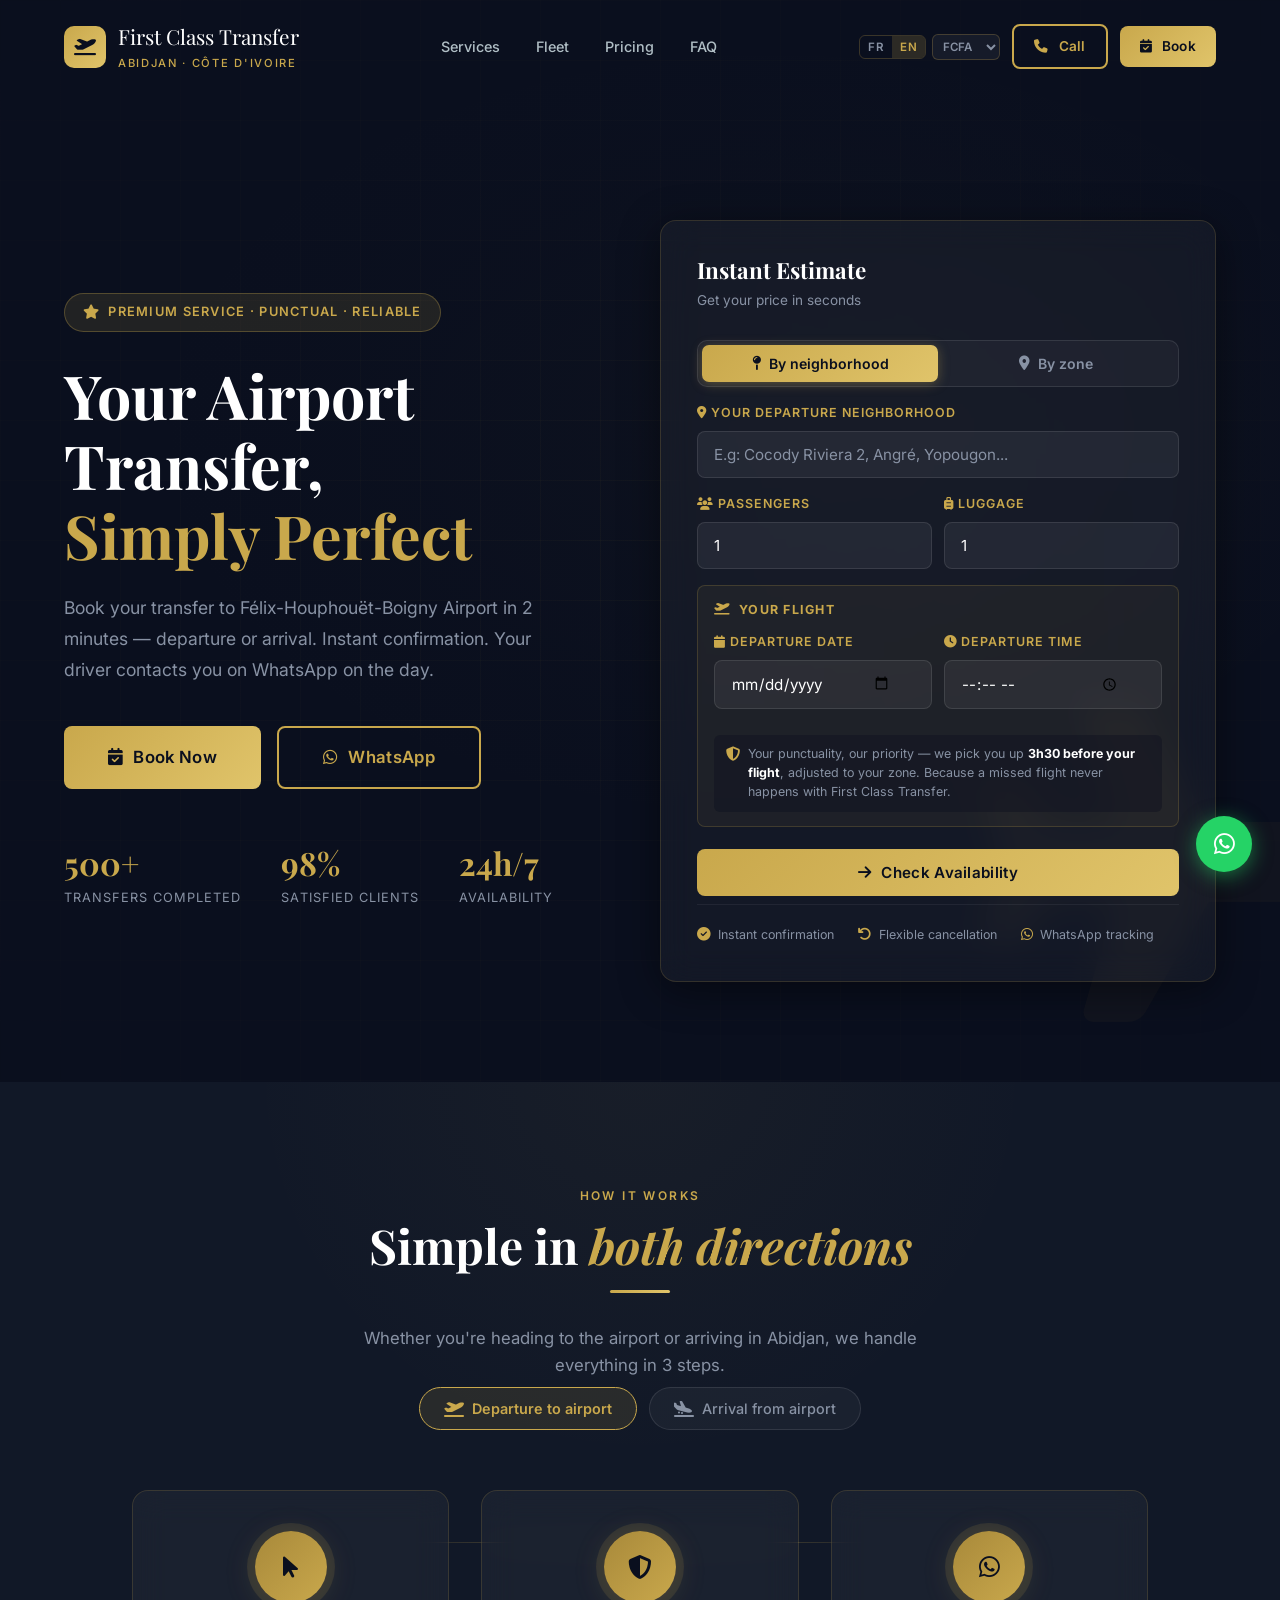
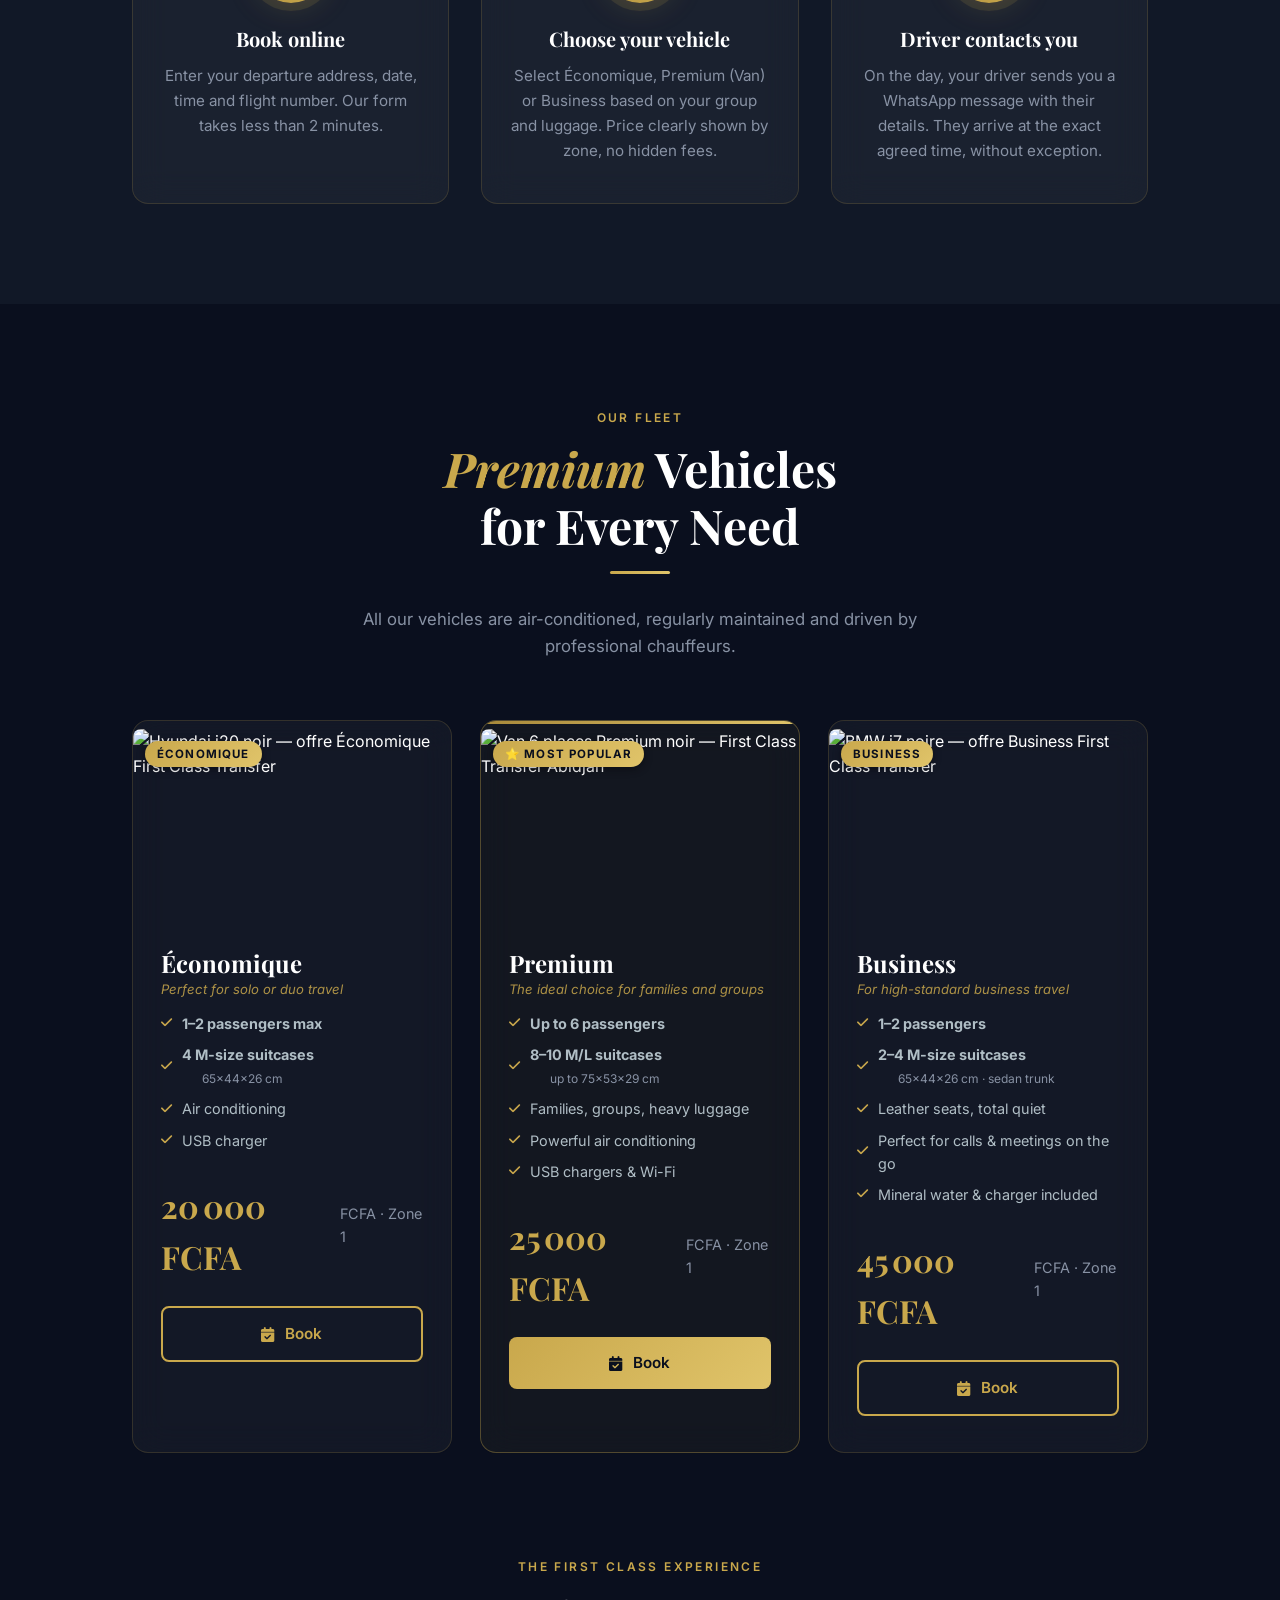
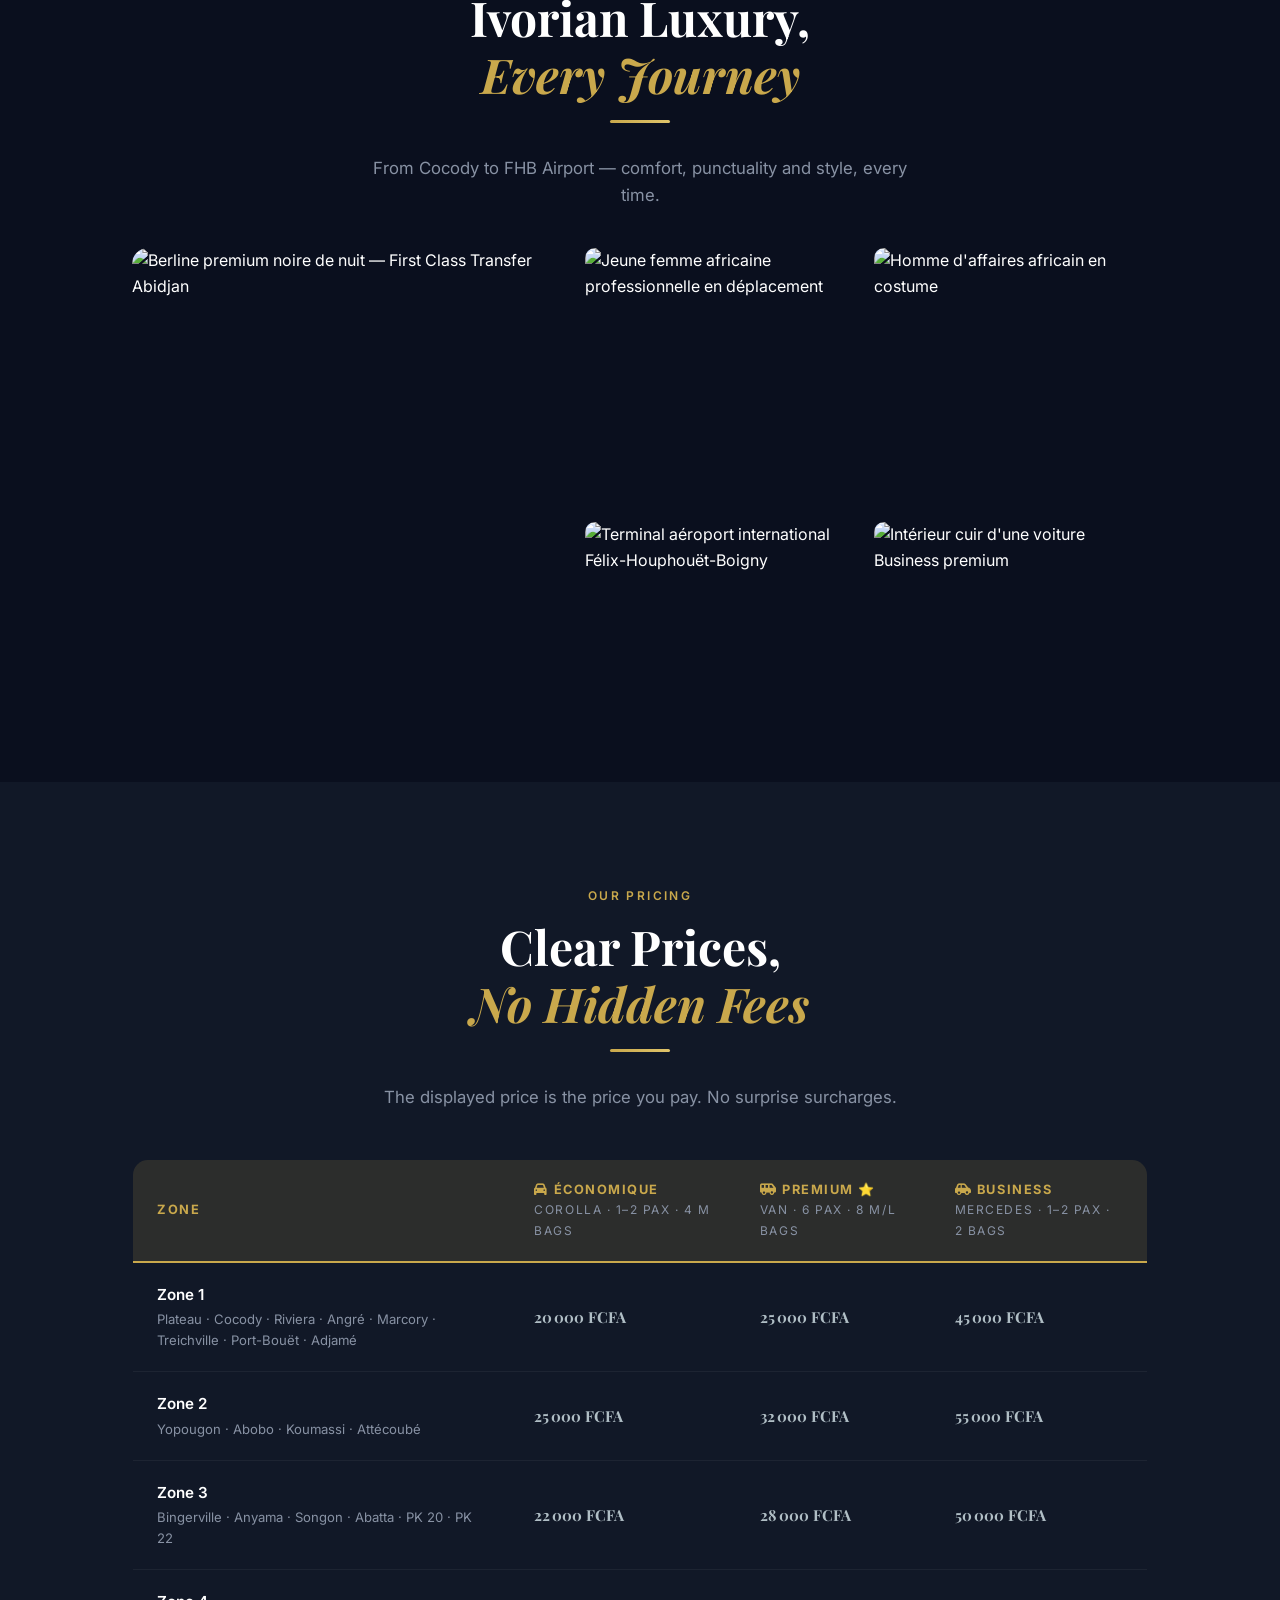
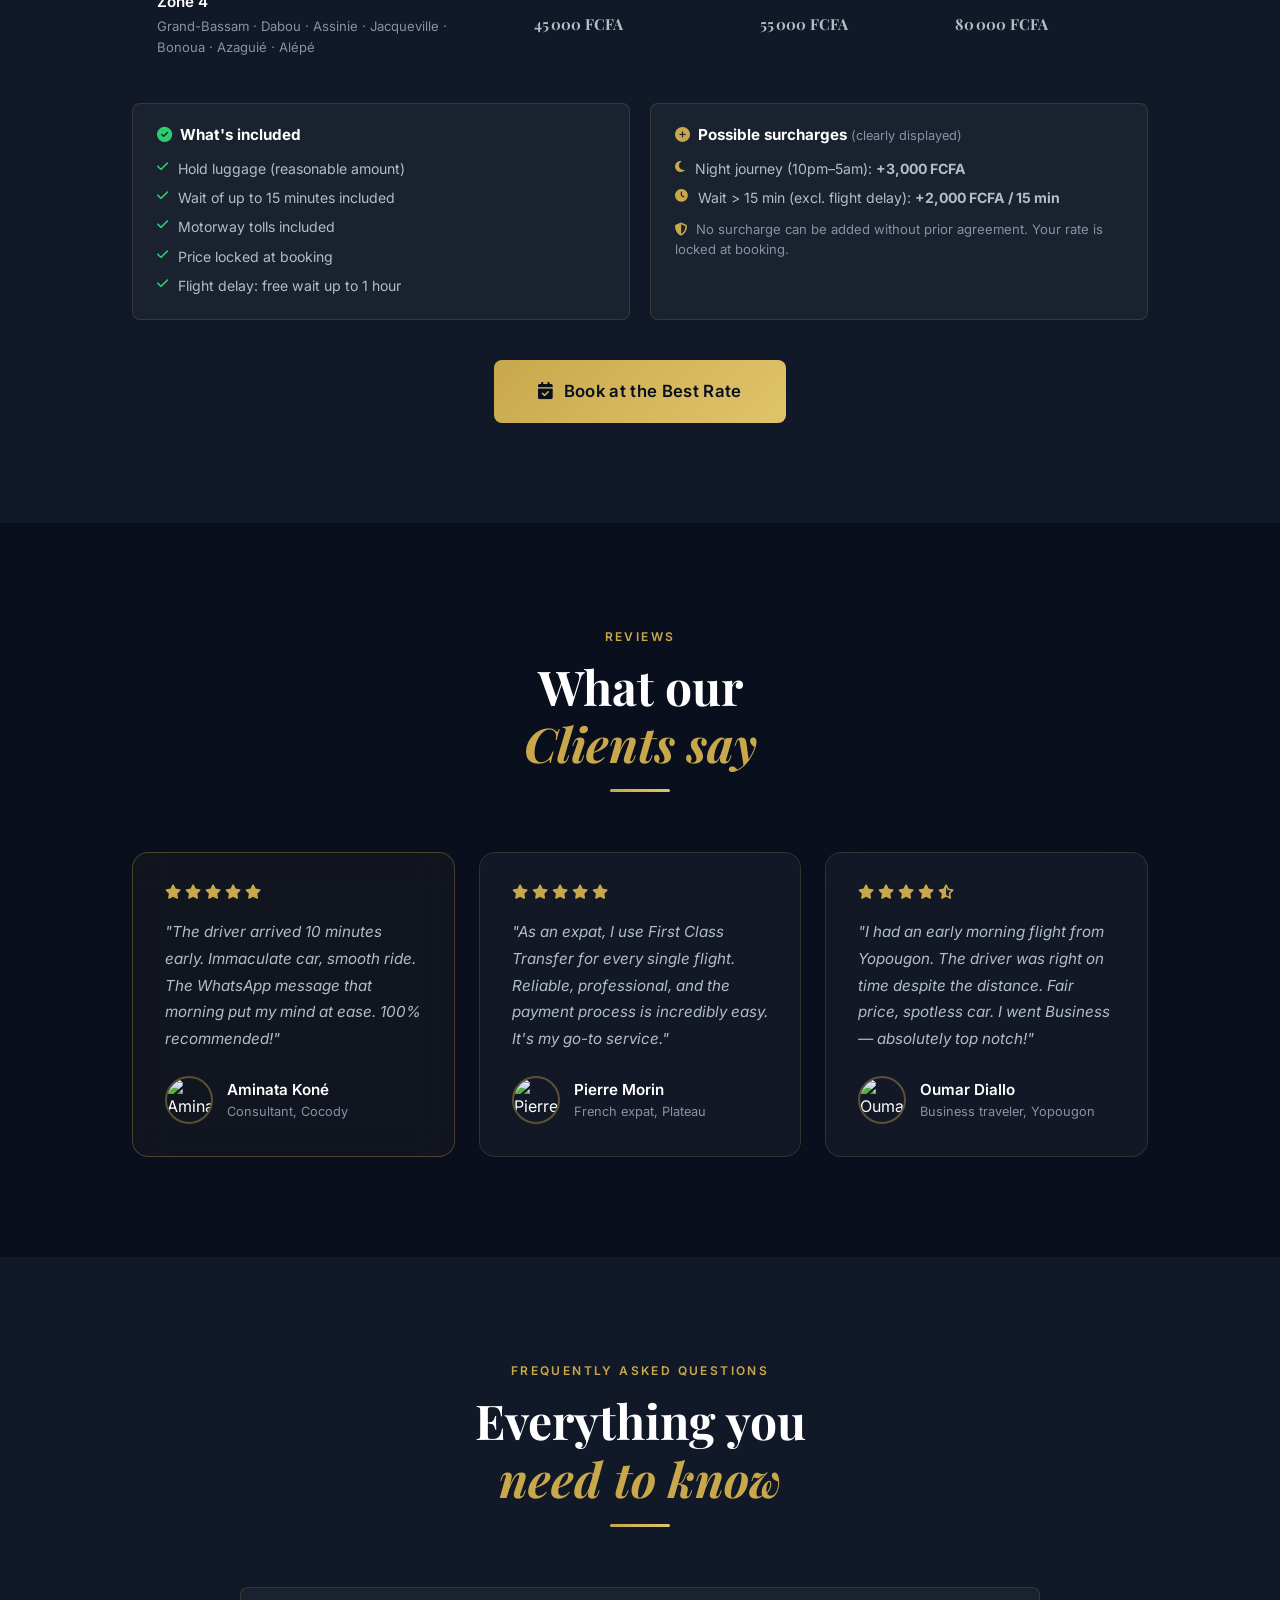
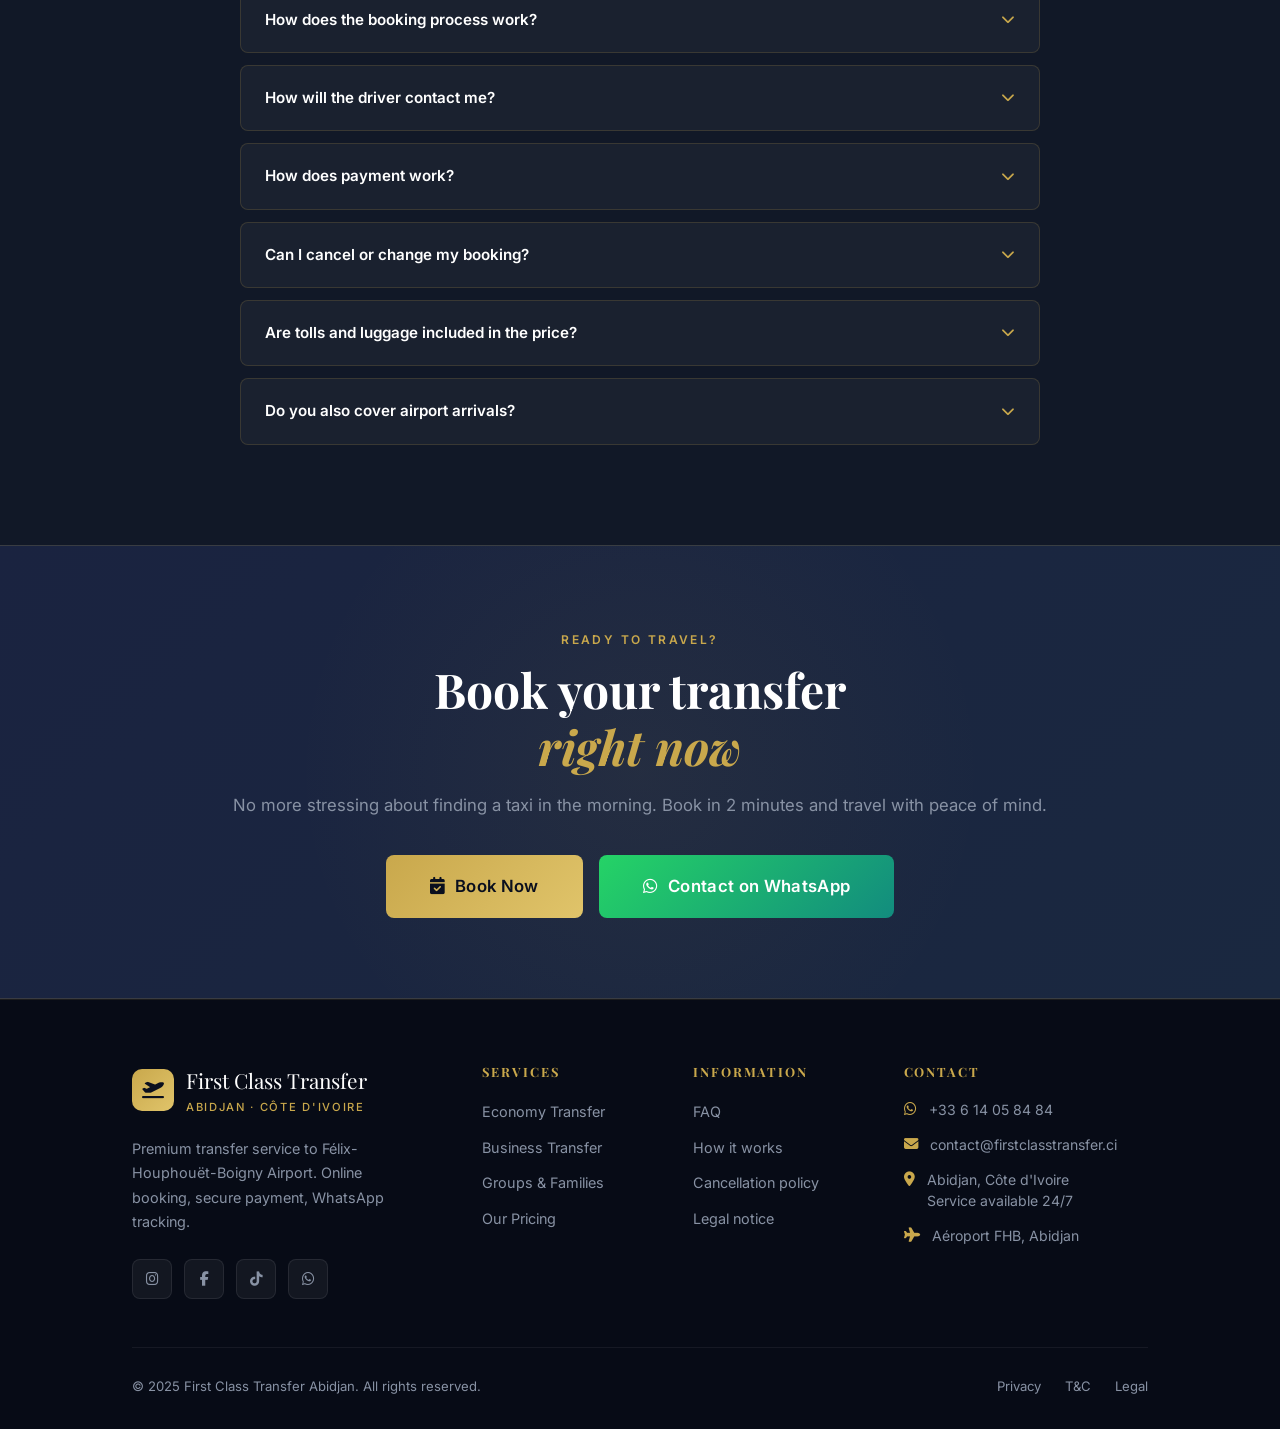
==== index.html @ 74b3a20e "Complete English version — wire all hardcoded French sections through i18n Added ~90 new translation" ====
<!DOCTYPE html>
<html lang="fr">
<head>
  <meta charset="UTF-8" />
  <meta name="viewport" content="width=device-width, initial-scale=1.0" />
  <meta name="description" content="First Class Transfer Abidjan — Service premium de transfert aéroport. Réservez en ligne, payez en ligne, votre chauffeur vous contacte sur WhatsApp. Plateau, Cocody, Yopougon, Bingerville et plus." />
  <meta name="keywords" content="transfert aéroport Abidjan, navette aéroport, chauffeur privé Abidjan, First Class Transfer, VTC Côte d'Ivoire" />
  <meta property="og:title" content="First Class Transfer Abidjan — Votre Transfert Aéroport, Simplement Parfait" />
  <meta property="og:description" content="Service premium de transfert aéroport à Abidjan. Réservez en ligne en 2 minutes." />
  <meta property="og:type" content="website" />
  <title>First Class Transfer Abidjan | Transfert Aéroport Premium</title>

  <!-- Google Fonts -->
  <link rel="preconnect" href="https://fonts.googleapis.com" />
  <link rel="preconnect" href="https://fonts.gstatic.com" crossorigin />
  <link href="https://fonts.googleapis.com/css2?family=Inter:wght@300;400;500;600;700&family=Playfair+Display:ital,wght@0,400;0,600;0,700;1,400&display=swap" rel="stylesheet" />

  <!-- Font Awesome 6 -->
  <link rel="stylesheet" href="https://cdnjs.cloudflare.com/ajax/libs/font-awesome/6.5.1/css/all.min.css" crossorigin="anonymous" />

  <!-- Main CSS -->
  <link rel="stylesheet" href="assets/css/style.css" />

  <style>
    /* === Page-specific additions === */
    .hero-price-estimate {
      margin-top: 14px;
      padding: 10px 16px;
      background: rgba(201, 168, 76, 0.1);
      border: 1px solid rgba(201, 168, 76, 0.25);
      border-radius: 8px;
      font-size: 0.88rem;
      display: none;
    }
    .hero-price-estimate .price-label {
      color: var(--text-muted);
    }
    .hero-price-estimate .price-amount {
      font-weight: 700;
      color: var(--gold);
      font-family: var(--font-heading);
      font-size: 1.05rem;
      margin-left: 6px;
    }
    .trust-strip {
      display: flex;
      align-items: center;
      gap: 24px;
      flex-wrap: wrap;
      margin-top: 8px;
      padding-top: 20px;
      border-top: 1px solid rgba(255,255,255,0.06);
    }
    .trust-item {
      display: flex;
      align-items: center;
      gap: 7px;
      font-size: 0.78rem;
      color: var(--text-muted);
    }
    .trust-item i {
      color: var(--gold);
      font-size: 0.85rem;
    }
    .hero-bg-plane {
      position: absolute;
      right: -60px;
      bottom: 60px;
      font-size: 20rem;
      color: rgba(201,168,76,0.03);
      pointer-events: none;
      animation: float 8s ease-in-out infinite;
    }
    .section-header {
      margin-bottom: 8px;
    }
    .testimonial-card.highlight {
      border-color: rgba(201,168,76,0.3);
      background: rgba(201,168,76,0.04);
    }
  </style>
</head>
<body>

  <!-- =================== NAVBAR =================== -->
  <nav class="navbar" role="navigation" aria-label="Navigation principale">
    <div class="nav-container">
      <a href="index.html" class="nav-logo" aria-label="Accueil First Class Transfer">
        <div class="logo-icon"><i class="fas fa-plane-departure"></i></div>
        <div>
          First Class Transfer
          <span>Abidjan · Côte d'Ivoire</span>
        </div>
      </a>

      <ul class="nav-links" role="list">
        <li><a href="#services" data-i18n="nav_services">Services</a></li>
        <li><a href="#fleet" data-i18n="nav_fleet">Flotte</a></li>
        <li><a href="#pricing" data-i18n="nav_pricing">Tarifs</a></li>
        <li><a href="#faq" data-i18n="nav_faq">FAQ</a></li>
      </ul>

      <div class="nav-cta">
        <a href="tel:+33614058484" class="btn btn-outline btn-sm" aria-label="Appeler">
          <i class="fas fa-phone"></i> <span data-i18n="nav_call">Appel</span>
        </a>
        <a href="booking.html" class="btn btn-primary btn-sm">
          <i class="fas fa-calendar-check"></i> <span data-i18n="nav_book">Réserver</span>
        </a>
      </div>

      <button class="nav-hamburger" aria-label="Ouvrir le menu" aria-expanded="false">
        <span></span><span></span><span></span>
      </button>
    </div>
  </nav>

  <!-- Mobile Nav -->
  <div class="nav-mobile" role="dialog" aria-modal="true" aria-label="Menu mobile">
    <button class="nav-mobile-close" aria-label="Fermer le menu"><i class="fas fa-times"></i></button>
    <a href="#services" data-i18n="nav_services">Services</a>
    <a href="#fleet" data-i18n="nav_fleet">Flotte</a>
    <a href="#pricing" data-i18n="nav_pricing">Tarifs</a>
    <a href="#faq" data-i18n="nav_faq">FAQ</a>
    <a href="booking.html" class="btn btn-primary" data-i18n="nav_book_now">Réserver Maintenant</a>
    <div class="i18n-switcher-mobile" id="i18n-switcher-mobile-index"></div>
  </div>

  <!-- =================== HERO =================== -->
  <section class="hero" id="home" aria-labelledby="hero-title">
    <div class="hero-bg" aria-hidden="true"></div>
    <div class="hero-grid-overlay" aria-hidden="true"></div>
    <i class="fas fa-plane hero-bg-plane" aria-hidden="true"></i>

    <div class="hero-content">
      <!-- Left column: Copy -->
      <div class="hero-text">
        <div class="hero-badge">
          <i class="fas fa-star"></i>
          <span data-i18n="hero_badge">Service Premium · Ponctuel · Fiable</span>
        </div>

        <h1 class="hero-title" id="hero-title">
          <span data-i18n="hero_title_line1">Votre Transfert Aéroport,</span><br>
          <em data-i18n="hero_title_em">Simplement Parfait</em>
        </h1>

        <p class="hero-description" data-i18n="hero_desc">
          Réservez votre transfert vers l'Aéroport Félix-Houphouët-Boigny en 2 minutes — départ ou arrivée.
          Confirmation immédiate. Votre chauffeur vous contacte sur WhatsApp le jour J.
        </p>

        <div class="hero-actions">
          <a href="booking.html" class="btn btn-primary btn-lg">
            <i class="fas fa-calendar-check"></i>
            <span data-i18n="hero_book_btn">Réserver Maintenant</span>
          </a>
          <button class="btn btn-outline btn-lg" data-whatsapp="Bonjour, je souhaite réserver un transfert aéroport depuis Abidjan. Pouvez-vous m'aider ?">
            <i class="fab fa-whatsapp"></i>
            WhatsApp
          </button>
        </div>

        <div class="hero-stats">
          <div class="hero-stat">
            <span class="num" data-target="500" data-suffix="+">500+</span>
            <span class="label" data-i18n="hero_stat_transfers">Transferts réalisés</span>
          </div>
          <div class="hero-stat">
            <span class="num" data-target="98" data-suffix="%">98%</span>
            <span class="label" data-i18n="hero_stat_satisfied">Clients satisfaits</span>
          </div>
          <div class="hero-stat">
            <span class="num" data-target="24" data-suffix="h/7">24h/7</span>
            <span class="label" data-i18n="hero_stat_avail">Disponibilité</span>
          </div>
        </div>
      </div>

      <!-- Right column: Quick Booking Card -->
      <div class="hero-booking-card glass-card">
        <h3 data-i18n="hero_card_title">Estimation instantanée</h3>
        <p data-i18n="hero_card_sub">Obtenez votre tarif en quelques secondes</p>

        <form id="hero-booking-form" novalidate>
          <!-- Hero method toggle -->
          <div class="pickup-method-toggle" style="margin-bottom:16px;">
            <button type="button" class="hero-method-btn method-btn active" data-method="neighborhood">
              <i class="fa-solid fa-map-pin"></i> <span data-i18n="hero_by_nb">Par quartier</span>
            </button>
            <button type="button" class="hero-method-btn method-btn" data-method="address">
              <i class="fa-solid fa-location-dot"></i> <span data-i18n="hero_by_zone">Par zone</span>
            </button>
          </div>

          <!-- Neighborhood field -->
          <div id="hero-neighborhood-field" class="form-group">
            <label for="hero-neighborhood"><i class="fas fa-map-marker-alt"></i> <span data-i18n="hero_nb_label">Votre quartier de départ</span></label>
            <div class="nb-autocomplete-wrap" id="hero-nb-autocomplete-wrap">
              <input
                type="text"
                id="hero-neighborhood"
                data-i18n-ph="hero_nb_ph"
                placeholder="Ex: Cocody Riviera 2, Angré, Yopougon..."
                autocomplete="off"
                aria-label="Quartier de départ"
                aria-autocomplete="list"
                role="combobox"
                aria-expanded="false"
              />
              <div id="hero-nb-dropdown" class="nb-dropdown" role="listbox" style="display:none;"></div>
            </div>
          </div>

          <!-- Zone field (address method) -->
          <div id="hero-zone-field" class="form-group" style="display:none">
            <label for="hero-zone"><i class="fas fa-map-marker-alt"></i> <span data-i18n="hero_zone_label">Zone de départ</span></label>
            <select id="hero-zone" name="zone" aria-label="Sélectionnez votre zone">
              <option value="" disabled selected data-i18n="hero_zone_ph">Sélectionnez votre zone</option>
              <option value="zone1">Zone 1 — Plateau / Cocody / Marcory</option>
              <option value="zone2">Zone 2 — Yopougon / Abobo / Koumassi</option>
              <option value="zone3">Zone 3 — Bingerville / Anyama / Abatta</option>
              <option value="zone4">Zone 4 — Bassam / Dabou / Assinie</option>
            </select>
          </div>

          <!-- Passengers + Luggage -->
          <div class="form-row">
            <div class="form-group">
              <label for="hero-passengers"><i class="fas fa-users"></i> <span data-i18n="hero_pax_form_label">Passagers</span></label>
              <input type="number" id="hero-passengers" name="passengers" min="1" max="8" value="1" placeholder="1" aria-label="Nombre de passagers" />
            </div>
            <div class="form-group">
              <label for="hero-luggage"><i class="fas fa-suitcase-rolling"></i> <span data-i18n="hero_luggage_label">Bagages</span></label>
              <input type="number" id="hero-luggage" name="luggage" min="0" max="10" value="1" placeholder="1" aria-label="Nombre de bagages" />
            </div>
          </div>

          <!-- Flight info block -->
          <div class="hero-flight-block">
            <div class="hero-flight-header">
              <i class="fas fa-plane-departure"></i>
              <span data-i18n="hero_flight_block_title">Votre Vol</span>
            </div>
            <div class="form-row" style="margin-bottom:0;">
              <div class="form-group">
                <label for="hero-date"><i class="fas fa-calendar"></i> <span data-i18n="hero_date_form_label">Date de décollage</span></label>
                <input type="date" id="hero-date" name="date" aria-label="Date du vol" />
              </div>
              <div class="form-group">
                <label for="hero-time"><i class="fas fa-clock"></i> <span data-i18n="hero_time_form_label">Heure de décollage</span></label>
                <input type="time" id="hero-time" name="time" aria-label="Heure du vol" />
              </div>
            </div>
            <div class="hero-flight-notice">
              <i class="fas fa-shield-halved"></i>
              <span data-i18n-html="hero_flight_notice_text">Votre ponctualité, notre priorité — nous vous prenons en charge <strong>3h30 avant votre décollage</strong>, avec un délai ajusté selon votre zone. Parce qu'un vol raté, ça n'arrive pas avec First Class Transfer.</span>
            </div>
          </div>

          <div id="hero-price-display" class="hero-price-estimate" aria-live="polite"></div>

          <button type="submit" class="btn btn-primary" style="width:100%;justify-content:center;margin-top:8px;">
            <i class="fas fa-arrow-right"></i>
            <span data-i18n="hero_cta">Voir les Disponibilités</span>
          </button>
        </form>

        <div class="trust-strip">
          <div class="trust-item"><i class="fas fa-check-circle"></i> <span data-i18n="trust_confirm">Confirmation immédiate</span></div>
          <div class="trust-item"><i class="fas fa-undo"></i> <span data-i18n="trust_cancel">Annulation flexible</span></div>
          <div class="trust-item"><i class="fab fa-whatsapp"></i> <span data-i18n="trust_wa">Suivi WhatsApp</span></div>
        </div>
      </div>
    </div>
  </section>

  <!-- =================== HOW IT WORKS =================== -->
  <section class="how-it-works" id="services" aria-labelledby="hiw-title">
    <div class="container">
      <div class="text-center section-header animate-on-scroll">
        <span class="section-label" data-i18n="hiw_label">Comment ça marche</span>
        <h2 class="section-title" id="hiw-title" data-i18n-html="hiw_title">Simple dans les <em class="gold">2 sens</em></h2>
        <div class="gold-line"></div>
        <p class="section-subtitle" data-i18n="hiw_sub">Que vous partiez à l'aéroport ou que vous arriviez à Abidjan, nous gérons tout en 3 étapes.</p>
      </div>

      <!-- Direction tabs for how-it-works -->
      <div class="hiw-direction-tabs">
        <button class="hiw-tab active" data-hiw="departure" onclick="switchHiwTab('departure')">
          <i class="fas fa-plane-departure"></i> <span data-i18n="hiw_tab_dep_text">Départ vers l'aéroport</span>
        </button>
        <button class="hiw-tab" data-hiw="arrival" onclick="switchHiwTab('arrival')">
          <i class="fas fa-plane-arrival"></i> <span data-i18n="hiw_tab_arr_text">Arrivée depuis l'aéroport</span>
        </button>
      </div>

      <!-- Departure steps -->
      <div class="steps-grid hiw-panel" id="hiw-departure">
        <div class="step-card glass-card animate-on-scroll animate-delay-1">
          <div class="step-number">
            <i class="fas fa-mouse-pointer step-icon"></i>
          </div>
          <h3 data-i18n="hiw_dep1_title">Réservez en ligne</h3>
          <p data-i18n="hiw_dep1_desc">Indiquez votre adresse de départ, la date, l'heure et votre numéro de vol. Notre formulaire prend moins de 2 minutes.</p>
        </div>
        <div class="step-card glass-card animate-on-scroll animate-delay-2">
          <div class="step-number">
            <i class="fas fa-shield-halved step-icon"></i>
          </div>
          <h3 data-i18n="hiw_dep2_title">Choisissez votre véhicule</h3>
          <p data-i18n="hiw_dep2_desc">Sélectionnez Économique, Premium (Van) ou Business selon votre groupe et vos bagages. Le tarif est affiché clairement par zone, sans frais cachés.</p>
        </div>
        <div class="step-card glass-card animate-on-scroll animate-delay-3">
          <div class="step-number">
            <i class="fab fa-whatsapp step-icon"></i>
          </div>
          <h3 data-i18n="hiw_dep3_title">Le chauffeur vous contacte</h3>
          <p data-i18n="hiw_dep3_desc">Le jour J, votre chauffeur vous envoie un message WhatsApp avec ses coordonnées. Il arrive à l'heure exacte convenue, sans exception.</p>
        </div>
      </div>

      <!-- Arrival steps -->
      <div class="steps-grid hiw-panel" id="hiw-arrival" style="display:none;">
        <div class="step-card glass-card animate-on-scroll animate-delay-1">
          <div class="step-number">
            <i class="fas fa-mouse-pointer step-icon"></i>
          </div>
          <h3 data-i18n="hiw_arr1_title">Réservez en ligne</h3>
          <p data-i18n="hiw_arr1_desc">Indiquez votre numéro de vol, l'heure d'atterrissage et votre adresse de destination à Abidjan. Rapide et simple.</p>
        </div>
        <div class="step-card glass-card animate-on-scroll animate-delay-2">
          <div class="step-number">
            <i class="fas fa-shield-halved step-icon"></i>
          </div>
          <h3 data-i18n="hiw_arr2_title">Choisissez votre véhicule</h3>
          <p data-i18n="hiw_arr2_desc">Sélectionnez le véhicule adapté à votre groupe et vos bagages. Tarif fixe selon votre zone de destination, sans surprise.</p>
        </div>
        <div class="step-card glass-card animate-on-scroll animate-delay-3">
          <div class="step-number">
            <i class="fas fa-id-card step-icon"></i>
          </div>
          <h3 data-i18n="hiw_arr3_title">Votre chauffeur vous attend</h3>
          <p data-i18n="hiw_arr3_desc">Dans le hall d'arrivée, votre chauffeur vous attend avec une pancarte à votre nom et le logo First Class Transfer. Il s'occupe de vos bagages.</p>
        </div>
      </div>

      <script>
        function switchHiwTab(dir) {
          document.querySelectorAll('.hiw-tab').forEach(t => t.classList.toggle('active', t.dataset.hiw === dir));
          document.getElementById('hiw-departure').style.display = dir === 'departure' ? '' : 'none';
          document.getElementById('hiw-arrival').style.display = dir === 'arrival' ? '' : 'none';
        }
      </script>
    </div>
  </section>

  <!-- =================== FLEET =================== -->
  <section class="fleet" id="fleet" aria-labelledby="fleet-title">
    <div class="container">
      <div class="text-center section-header animate-on-scroll">
        <span class="section-label" data-i18n="fleet_label">Notre Flotte</span>
        <h2 class="section-title" id="fleet-title" data-i18n-html="fleet_title">Des Véhicules <em class="gold">Premium</em><br>pour Chaque Besoin</h2>
        <div class="gold-line"></div>
        <p class="section-subtitle" data-i18n="fleet_sub">Tous nos véhicules sont climatisés, régulièrement entretenus et conduits par des chauffeurs professionnels.</p>
      </div>

      <div class="fleet-grid">

        <!-- ÉCONOMIQUE -->
        <div class="fleet-card glass-card animate-on-scroll animate-delay-1">
          <div class="fleet-photo-wrap">
            <div class="fleet-badge">Économique</div>
            <img
              src="https://images.unsplash.com/photo-1619767886558-efdc259cde1a?auto=format&fit=crop&w=700&q=80"
              alt="Hyundai i20 noir — offre Économique First Class Transfer"
              loading="lazy"
              class="fleet-photo"
            />
          </div>
          <h3>Économique</h3>
          <p class="fleet-tagline" data-i18n="fleet_eco_tagline">Idéal pour un voyage solo ou en duo</p>
          <ul class="fleet-features">
            <li><i class="fas fa-check"></i> <span data-i18n-html="fleet_eco_feat1"><strong>1–2 passagers max</strong></span></li>
            <li><i class="fas fa-check"></i> <span data-i18n-html="fleet_eco_feat2"><strong style="white-space:nowrap">4 valises taille&nbsp;M</strong><br><small style="color:var(--text-muted);margin-left:20px">65×44×26&nbsp;cm</small></span></li>
            <li><i class="fas fa-check"></i> <span data-i18n="fleet_eco_feat3">Climatisation</span></li>
            <li><i class="fas fa-check"></i> <span data-i18n="fleet_eco_feat4">Chargeur USB</span></li>
          </ul>
          <div class="fleet-price">
            <span class="amount" data-price-fcfa="20000">20 000</span>
            <span class="currency fleet-currency">FCFA · Zone 1</span>
          </div>
          <a href="booking.html" class="btn btn-outline" style="width:100%;justify-content:center;">
            <i class="fas fa-calendar-check"></i> <span data-i18n="fleet_book">Réserver</span>
          </a>
        </div>

        <!-- PREMIUM — Van (featured, most popular) -->
        <div class="fleet-card glass-card featured animate-on-scroll animate-delay-2">
          <div class="fleet-photo-wrap">
            <div class="fleet-badge" data-i18n="fleet_popular">⭐ Le Plus Populaire</div>
            <img
              src="https://img.leboncoin.fr/api/v1/lbcpb1/images/d9/4c/0e/d94c0e624e51c3136153d92f99536a78b66e298a.jpg?rule=classified-1200x800-webp"
              alt="Van 6 places Premium noir — First Class Transfer Abidjan"
              loading="lazy"
              class="fleet-photo"
              style="object-position: center 70%;"
            />
          </div>
          <h3>Premium</h3>
          <p class="fleet-tagline" data-i18n="fleet_premium_tagline">Le choix idéal pour familles et groupes</p>
          <ul class="fleet-features">
            <li><i class="fas fa-check"></i> <span data-i18n-html="fleet_premium_feat1"><strong>Jusqu'à 6 passagers</strong></span></li>
            <li><i class="fas fa-check"></i> <span data-i18n-html="fleet_premium_feat2"><strong style="white-space:nowrap">8–10 valises taille&nbsp;M/L</strong><br><small style="color:var(--text-muted);margin-left:20px">jusqu'à 75×53×29&nbsp;cm</small></span></li>
            <li><i class="fas fa-check"></i> <span data-i18n="fleet_premium_feat3">Familles, groupes, gros bagages</span></li>
            <li><i class="fas fa-check"></i> <span data-i18n="fleet_premium_feat4">Climatisation puissante</span></li>
            <li><i class="fas fa-check"></i> <span data-i18n-html="fleet_premium_feat5">Chargeurs USB &amp; Wi-Fi</span></li>
          </ul>
          <div class="fleet-price">
            <span class="amount" data-price-fcfa="25000">25 000</span>
            <span class="currency fleet-currency">FCFA · Zone 1</span>
          </div>
          <a href="booking.html" class="btn btn-primary" style="width:100%;justify-content:center;">
            <i class="fas fa-calendar-check"></i> <span data-i18n="fleet_book">Réserver</span>
          </a>
        </div>

        <!-- BUSINESS — BMW i7 -->
        <div class="fleet-card glass-card animate-on-scroll animate-delay-3">
          <div class="fleet-photo-wrap">
            <div class="fleet-badge">Business</div>
            <img
              src="https://images.unsplash.com/photo-1555215695-3004980ad54e?auto=format&fit=crop&w=700&q=80"
              alt="BMW i7 noire — offre Business First Class Transfer"
              loading="lazy"
              class="fleet-photo"
            />
          </div>
          <h3>Business</h3>
          <p class="fleet-tagline" data-i18n="fleet_business_tagline">Pour les déplacements professionnels exigeants</p>
          <ul class="fleet-features">
            <li><i class="fas fa-check"></i> <span data-i18n-html="fleet_business_feat1"><strong>1–2 passagers</strong></span></li>
            <li><i class="fas fa-check"></i> <span data-i18n-html="fleet_business_feat2"><strong style="white-space:nowrap">2–4 valises taille&nbsp;M</strong><br><small style="color:var(--text-muted);margin-left:20px">65×44×26&nbsp;cm · coffre berline</small></span></li>
            <li><i class="fas fa-check"></i> <span data-i18n="fleet_business_feat3">Sièges cuir, silence total</span></li>
            <li><i class="fas fa-check"></i> <span data-i18n-html="fleet_business_feat4">Idéal appels &amp; réunions en route</span></li>
            <li><i class="fas fa-check"></i> <span data-i18n-html="fleet_business_feat5">Eau minérale &amp; chargeur inclus</span></li>
          </ul>
          <div class="fleet-price">
            <span class="amount" data-price-fcfa="45000">45 000</span>
            <span class="currency fleet-currency">FCFA · Zone 1</span>
          </div>
          <a href="booking.html" class="btn btn-outline" style="width:100%;justify-content:center;">
            <i class="fas fa-calendar-check"></i> <span data-i18n="fleet_book">Réserver</span>
          </a>
        </div>

      </div>
    </div>
  </section>

  <!-- =================== AMBIANCE GALLERY =================== -->
  <section class="ambiance" id="ambiance" aria-label="Galerie ambiance">
    <div class="container">
      <div class="text-center section-header animate-on-scroll">
        <span class="section-label" data-i18n="amb_label">L'Expérience First Class</span>
        <h2 class="section-title" data-i18n-html="amb_title">Le Luxe Ivoirien,<br><em class="gold">à Chaque Trajet</em></h2>
        <div class="gold-line"></div>
        <p class="section-subtitle" data-i18n="amb_sub">De Cocody à l'aéroport FHB — confort, ponctualité et style, à chaque fois.</p>
      </div>

      <div class="ambiance-grid animate-on-scroll">
        <!-- Large left: Premium car exterior -->
        <div class="ambiance-item ambiance-large">
          <img
            src="https://images.unsplash.com/photo-1563720223185-11003d516935?auto=format&fit=crop&w=900&q=85"
            alt="Berline premium noire de nuit — First Class Transfer Abidjan"
            loading="lazy"
          />
          <div class="ambiance-overlay">
            <span data-i18n="amb_overlay1">Élégance à chaque trajet</span>
          </div>
        </div>

        <!-- Top right: jeune femme africaine professionnelle -->
        <div class="ambiance-item">
          <img
            src="https://images.unsplash.com/photo-1589156280159-27698a70f29e?auto=format&fit=crop&w=600&q=85"
            alt="Jeune femme africaine professionnelle en déplacement"
            loading="lazy"
          />
          <div class="ambiance-overlay">
            <span data-i18n="amb_overlay2">Clientèle exigeante</span>
          </div>
        </div>

        <!-- Bottom right top: homme africain d'affaires -->
        <div class="ambiance-item">
          <img
            src="https://images.unsplash.com/photo-1519085360753-af0119f7cbe7?auto=format&fit=crop&w=600&q=85"
            alt="Homme d'affaires africain en costume"
            loading="lazy"
          />
          <div class="ambiance-overlay">
            <span data-i18n="amb_overlay3">Voyageurs d'affaires</span>
          </div>
        </div>

        <!-- Bottom left: airport -->
        <div class="ambiance-item">
          <img
            src="https://images.unsplash.com/photo-1436491865332-7a61a109cc05?auto=format&fit=crop&w=600&q=85"
            alt="Terminal aéroport international Félix-Houphouët-Boigny"
            loading="lazy"
          />
          <div class="ambiance-overlay">
            <span data-i18n="amb_overlay4">Aéroport FHB, Abidjan</span>
          </div>
        </div>

        <!-- Bottom right: intérieur luxe -->
        <div class="ambiance-item">
          <img
            src="https://images.unsplash.com/photo-1503376780353-7e6692767b70?auto=format&fit=crop&w=600&q=85"
            alt="Intérieur cuir d'une voiture Business premium"
            loading="lazy"
          />
          <div class="ambiance-overlay">
            <span data-i18n="amb_overlay5">Intérieur Business cuir</span>
          </div>
        </div>
      </div>
    </div>
  </section>

  <!-- =================== PRICING =================== -->
  <section class="pricing" id="pricing" aria-labelledby="pricing-title">
    <div class="container">
      <div class="text-center section-header animate-on-scroll">
        <span class="section-label" data-i18n="pr_label">Nos Tarifs</span>
        <h2 class="section-title" id="pricing-title" data-i18n-html="pr_title">Tarifs Clairs,<br><em class="gold">Sans Frais Cachés</em></h2>
        <div class="gold-line"></div>
        <p class="section-subtitle" data-i18n="pr_sub">Le prix affiché est le prix payé. Aucun supplément surprise.</p>
      </div>

      <div class="animate-on-scroll">
        <table class="pricing-table" role="table" aria-label="Tableau des tarifs par zone">
          <thead>
            <tr>
              <th scope="col" data-i18n="pr_col_zone">Zone</th>
              <th scope="col"><i class="fas fa-car"></i> Économique<br><small style="font-weight:400;font-size:0.75rem;color:var(--text-muted)" data-i18n="pr_eco_desc">Corolla · 1–2 pax · 4 val. taille M</small></th>
              <th scope="col"><i class="fas fa-van-shuttle"></i> Premium ⭐<br><small style="font-weight:400;font-size:0.75rem;color:var(--text-muted)" data-i18n="pr_premium_desc">Van · 6 pax · 8 val. M/L</small></th>
              <th scope="col"><i class="fas fa-car-side"></i> Business<br><small style="font-weight:400;font-size:0.75rem;color:var(--text-muted)" data-i18n="pr_business_desc">Mercedes · 1–2 pax · 2 valises</small></th>
            </tr>
          </thead>
          <tbody>
            <tr>
              <td>
                <div class="zone-name">Zone 1</div>
                <div class="zone-areas" data-i18n="pr_zone1_areas">Plateau · Cocody · Riviera · Angré · Marcory · Treichville · Port-Bouët · Adjamé</div>
              </td>
              <td class="price-cell" data-label="🚗 Économique" data-price-fcfa="20000">20 000 FCFA</td>
              <td class="price-cell" data-label="🚐 Premium" data-price-fcfa="25000">25 000 FCFA</td>
              <td class="price-cell" data-label="🚙 Business" data-price-fcfa="45000">45 000 FCFA</td>
            </tr>
            <tr>
              <td>
                <div class="zone-name">Zone 2</div>
                <div class="zone-areas" data-i18n="pr_zone2_areas">Yopougon · Abobo · Koumassi · Attécoubé</div>
              </td>
              <td class="price-cell" data-label="🚗 Économique" data-price-fcfa="25000">25 000 FCFA</td>
              <td class="price-cell" data-label="🚐 Premium" data-price-fcfa="32000">32 000 FCFA</td>
              <td class="price-cell" data-label="🚙 Business" data-price-fcfa="55000">55 000 FCFA</td>
            </tr>
            <tr>
              <td>
                <div class="zone-name">Zone 3</div>
                <div class="zone-areas" data-i18n="pr_zone3_areas">Bingerville · Anyama · Songon · Abatta · PK 20 · PK 22</div>
              </td>
              <td class="price-cell" data-label="🚗 Économique" data-price-fcfa="22000">22 000 FCFA</td>
              <td class="price-cell" data-label="🚐 Premium" data-price-fcfa="28000">28 000 FCFA</td>
              <td class="price-cell" data-label="🚙 Business" data-price-fcfa="50000">50 000 FCFA</td>
            </tr>
            <tr>
              <td>
                <div class="zone-name">Zone 4</div>
                <div class="zone-areas" data-i18n="pr_zone4_areas">Grand-Bassam · Dabou · Assinie · Jacqueville · Bonoua · Azaguié · Alépé</div>
              </td>
              <td class="price-cell" data-label="🚗 Économique" data-price-fcfa="45000">45 000 FCFA</td>
              <td class="price-cell" data-label="🚐 Premium" data-price-fcfa="55000">55 000 FCFA</td>
              <td class="price-cell" data-label="🚙 Business" data-price-fcfa="80000">80 000 FCFA</td>
            </tr>
          </tbody>
        </table>

        <!-- Included / Supplements grid -->
        <div class="pricing-extras-grid">
          <!-- What's included -->
          <div class="pricing-extras-card pricing-included">
            <h4><i class="fas fa-check-circle" style="color:var(--success);margin-right:8px;"></i><span data-i18n="pr_incl_title">Ce qui est inclus</span></h4>
            <ul class="pricing-checklist">
              <li><i class="fas fa-check"></i> <span data-i18n="pr_incl1">Bagages en soute (quantité raisonnable)</span></li>
              <li><i class="fas fa-check"></i> <span data-i18n="pr_incl2">Attente jusqu'à 15 minutes</span></li>
              <li><i class="fas fa-check"></i> <span data-i18n="pr_incl3">Péages autoroutiers inclus</span></li>
              <li><i class="fas fa-check"></i> <span data-i18n="pr_incl4">Prix garanti à la réservation</span></li>
              <li><i class="fas fa-check"></i> <span data-i18n="pr_incl5">Retard de vol : attente gratuite jusqu'à 1h</span></li>
            </ul>
          </div>
          <!-- Possible supplements -->
          <div class="pricing-extras-card pricing-supplements">
            <h4><i class="fas fa-plus-circle" style="color:var(--gold);margin-right:8px;"></i><span data-i18n="pr_supp_title">Suppléments possibles</span> <span style="font-size:0.8rem;font-weight:400;color:var(--text-muted)" data-i18n="pr_supp_note">(affichés clairement)</span></h4>
            <ul class="pricing-checklist">
              <li><i class="fas fa-moon"></i> <span data-i18n-html="pr_supp1">Trajet de nuit (22h–5h) : <strong>+3 000 FCFA</strong></span></li>
              <li><i class="fas fa-clock"></i> <span data-i18n-html="pr_supp2">Attente &gt; 15 min (hors retard vol) : <strong>+2 000 FCFA / 15 min</strong></span></li>
            </ul>
            <p style="margin-top:12px;font-size:0.82rem;color:var(--text-muted);line-height:1.5;">
              <i class="fas fa-shield-halved" style="color:var(--gold);margin-right:4px;"></i>
              <span data-i18n="pr_no_hidden">Aucun supplément ne peut être ajouté sans accord préalable. Votre tarif est verrouillé à la réservation.</span>
            </p>
          </div>
        </div>
      </div>

      <div class="text-center" style="margin-top:40px;">
        <a href="booking.html" class="btn btn-primary btn-lg animate-on-scroll">
          <i class="fas fa-calendar-check"></i>
          <span data-i18n="pr_book_btn">Réserver au Meilleur Tarif</span>
        </a>
      </div>
    </div>
  </section>

  <!-- =================== TESTIMONIALS =================== -->
  <section class="testimonials" id="avis" aria-labelledby="testimonials-title">
    <div class="container">
      <div class="text-center section-header animate-on-scroll">
        <span class="section-label" data-i18n="test_label">Témoignages</span>
        <h2 class="section-title" id="testimonials-title" data-i18n-html="test_title">Ce que disent<br><em class="gold">nos Clients</em></h2>
        <div class="gold-line"></div>
      </div>

      <div class="testimonials-grid">
        <div class="testimonial-card glass-card highlight animate-on-scroll animate-delay-1">
          <div class="testimonial-stars">
            <i class="fas fa-star"></i><i class="fas fa-star"></i><i class="fas fa-star"></i><i class="fas fa-star"></i><i class="fas fa-star"></i>
          </div>
          <p class="testimonial-text" data-i18n="test1_text">
            "Le chauffeur était là 10 minutes avant l'heure convenue. Voiture impeccable, conduite douce. Le message WhatsApp le matin m'a rassurée. Je recommande à 100% !"
          </p>
          <div class="testimonial-author">
            <img src="https://images.unsplash.com/photo-1589156280159-27698a70f29e?auto=format&fit=crop&w=80&h=80&q=80" alt="Aminata Koné" class="author-avatar-img" />
            <div>
              <div class="author-name">Aminata Koné</div>
              <div class="author-role" data-i18n="test1_role">Consultante, Cocody</div>
            </div>
          </div>
        </div>

        <div class="testimonial-card glass-card animate-on-scroll animate-delay-2">
          <div class="testimonial-stars">
            <i class="fas fa-star"></i><i class="fas fa-star"></i><i class="fas fa-star"></i><i class="fas fa-star"></i><i class="fas fa-star"></i>
          </div>
          <p class="testimonial-text" data-i18n="test2_text">
            "En tant qu'expatrié, j'utilise First Class Transfer pour chaque vol. Fiable, professionnel, et le paiement en ligne est super pratique. C'est mon service de référence."
          </p>
          <div class="testimonial-author">
            <img src="https://images.unsplash.com/photo-1472099645785-5658abf4ff4e?auto=format&fit=crop&w=80&h=80&q=80" alt="Pierre Morin" class="author-avatar-img" />
            <div>
              <div class="author-name">Pierre Morin</div>
              <div class="author-role" data-i18n="test2_role">Expatrié français, Plateau</div>
            </div>
          </div>
        </div>

        <div class="testimonial-card glass-card animate-on-scroll animate-delay-3">
          <div class="testimonial-stars">
            <i class="fas fa-star"></i><i class="fas fa-star"></i><i class="fas fa-star"></i><i class="fas fa-star"></i><i class="fas fa-star-half-alt"></i>
          </div>
          <p class="testimonial-text" data-i18n="test3_text">
            "J'avais un vol tôt le matin depuis Yopougon. Le chauffeur était ponctuel malgré la distance. Prix honnête, voiture propre. J'ai pris le Business et c'était top !"
          </p>
          <div class="testimonial-author">
            <img src="https://images.unsplash.com/photo-1519085360753-af0119f7cbe7?auto=format&fit=crop&w=80&h=80&q=80" alt="Oumar Diallo" class="author-avatar-img" />
            <div>
              <div class="author-name">Oumar Diallo</div>
              <div class="author-role" data-i18n="test3_role">Homme d'affaires, Yopougon</div>
            </div>
          </div>
        </div>
      </div>
    </div>
  </section>

  <!-- =================== FAQ =================== -->
  <section class="faq" id="faq" aria-labelledby="faq-title">
    <div class="container">
      <div class="text-center section-header animate-on-scroll">
        <span class="section-label" data-i18n="faq_label">Questions fréquentes</span>
        <h2 class="section-title" id="faq-title" data-i18n-html="faq_title">Tout ce que vous<br><em class="gold">devez savoir</em></h2>
        <div class="gold-line"></div>
      </div>

      <div class="faq-grid">
        <div class="faq-item animate-on-scroll">
          <div class="faq-question" role="button" tabindex="0" aria-expanded="false">
            <span data-i18n="faq1_q">Comment se passe la réservation ?</span>
            <i class="fas fa-chevron-down" aria-hidden="true"></i>
          </div>
          <div class="faq-answer" data-i18n="faq1_a">
            La réservation se fait entièrement en ligne via notre formulaire. Renseignez votre zone de départ, date, heure, type de véhicule et informations personnelles. Vous recevez une confirmation par email avec votre numéro de réservation.
          </div>
        </div>

        <div class="faq-item animate-on-scroll">
          <div class="faq-question" role="button" tabindex="0" aria-expanded="false">
            <span data-i18n="faq2_q">Comment le chauffeur me contacte-t-il ?</span>
            <i class="fas fa-chevron-down" aria-hidden="true"></i>
          </div>
          <div class="faq-answer" data-i18n="faq2_a">
            La veille ou le matin même de votre transfert, votre chauffeur vous envoie un message WhatsApp avec son prénom, son numéro de téléphone, le modèle et la plaque du véhicule. Il confirme l'heure et l'adresse de prise en charge.
          </div>
        </div>

        <div class="faq-item animate-on-scroll">
          <div class="faq-question" role="button" tabindex="0" aria-expanded="false">
            <span data-i18n="faq3_q">Comment s'effectue le paiement ?</span>
            <i class="fas fa-chevron-down" aria-hidden="true"></i>
          </div>
          <div class="faq-answer" data-i18n="faq3_a">
            Le paiement s'effectue directement avec votre chauffeur le jour du transfert (espèces), ou via un lien de paiement mobile (Orange Money, Wave, MTN MoMo) envoyé par WhatsApp après confirmation.
          </div>
        </div>

        <div class="faq-item animate-on-scroll">
          <div class="faq-question" role="button" tabindex="0" aria-expanded="false">
            <span data-i18n="faq4_q">Puis-je annuler ou modifier ma réservation ?</span>
            <i class="fas fa-chevron-down" aria-hidden="true"></i>
          </div>
          <div class="faq-answer" data-i18n="faq4_a">
            Oui. Toute annulation effectuée plus de 24h avant le départ est entièrement remboursée. En dessous de 24h, une retenue de 50% est appliquée. Contactez-nous via WhatsApp ou email avec votre numéro de réservation.
          </div>
        </div>

        <div class="faq-item animate-on-scroll">
          <div class="faq-question" role="button" tabindex="0" aria-expanded="false">
            <span data-i18n="faq5_q">Les tarifs incluent-ils les péages et bagages ?</span>
            <i class="fas fa-chevron-down" aria-hidden="true"></i>
          </div>
          <div class="faq-answer" data-i18n="faq5_a">
            Absolument. Nos tarifs sont fixes et tout compris : carburant, péages autoroutiers et bagages standards (1 valise + 1 bagage à main par passager). Aucun supplément caché ne vous sera facturé.
          </div>
        </div>

        <div class="faq-item animate-on-scroll">
          <div class="faq-question" role="button" tabindex="0" aria-expanded="false">
            <span data-i18n="faq6_q">Desservez-vous aussi les arrivées à l'aéroport ?</span>
            <i class="fas fa-chevron-down" aria-hidden="true"></i>
          </div>
          <div class="faq-answer" data-i18n="faq6_a">
            Oui, absolument ! Nous assurons les deux directions. Pour une arrivée, sélectionnez "Depuis l'Aéroport" lors de la réservation. Votre chauffeur vous attendra dans le hall d'arrivée avec une pancarte à votre nom. Il suivra votre vol en cas de retard.
          </div>
        </div>
      </div>
    </div>
  </section>

  <!-- =================== CTA BANNER =================== -->
  <section class="cta-banner" aria-labelledby="cta-title">
    <div class="container cta-content">
      <span class="section-label animate-on-scroll" data-i18n="cta_label">Prêt à voyager ?</span>
      <h2 class="section-title animate-on-scroll" id="cta-title" data-i18n-html="cta_title">
        Réservez votre transfert<br><em class="gold">dès maintenant</em>
      </h2>
      <p class="animate-on-scroll" data-i18n="cta_desc">Plus besoin de stresser pour trouver un taxi le matin. Réservez en 2 minutes et voyagez l'esprit serein.</p>
      <div class="cta-buttons animate-on-scroll">
        <a href="booking.html" class="btn btn-primary btn-lg">
          <i class="fas fa-calendar-check"></i> <span data-i18n="cta_btn">Réserver Maintenant</span>
        </a>
        <button class="btn btn-whatsapp btn-lg" data-whatsapp="Bonjour First Class Transfer ! Je souhaite réserver un transfert aéroport.">
          <i class="fab fa-whatsapp"></i> <span data-i18n="cta_wa_btn">Contacter sur WhatsApp</span>
        </button>
      </div>
    </div>
  </section>

  <!-- =================== FOOTER =================== -->
  <footer class="footer" role="contentinfo">
    <div class="container">
      <div class="footer-grid">
        <!-- Brand -->
        <div class="footer-brand">
          <div class="nav-logo" style="margin-bottom:0;">
            <div class="logo-icon"><i class="fas fa-plane-departure"></i></div>
            <div>
              First Class Transfer
              <span>Abidjan · Côte d'Ivoire</span>
            </div>
          </div>
          <p data-i18n="footer_brand_desc">Service premium de transfert vers l'Aéroport Félix-Houphouët-Boigny. Réservation en ligne, paiement sécurisé, suivi WhatsApp.</p>
          <div class="footer-social" aria-label="Réseaux sociaux">
            <a href="#" class="social-btn" aria-label="Instagram"><i class="fab fa-instagram"></i></a>
            <a href="#" class="social-btn" aria-label="Facebook"><i class="fab fa-facebook-f"></i></a>
            <a href="#" class="social-btn" aria-label="TikTok"><i class="fab fa-tiktok"></i></a>
            <a href="https://wa.me/33614058484" class="social-btn" aria-label="WhatsApp" target="_blank" rel="noopener noreferrer"><i class="fab fa-whatsapp"></i></a>
          </div>
        </div>

        <!-- Links -->
        <div class="footer-col">
          <h4 data-i18n="footer_col_services">Services</h4>
          <ul>
            <li><a href="#fleet" data-i18n="footer_svc1">Transfert Économie</a></li>
            <li><a href="#fleet" data-i18n="footer_svc2">Transfert Business</a></li>
            <li><a href="#fleet" data-i18n="footer_svc3">Groupes & Familles</a></li>
            <li><a href="#pricing" data-i18n="footer_svc4">Nos Tarifs</a></li>
          </ul>
        </div>

        <div class="footer-col">
          <h4 data-i18n="footer_col_info">Informations</h4>
          <ul>
            <li><a href="#faq" data-i18n="footer_faq_link">FAQ</a></li>
            <li><a href="#services" data-i18n="footer_how_link">Comment ça marche</a></li>
            <li><a href="#" data-i18n="footer_cancel_link">Politique d'annulation</a></li>
            <li><a href="#" data-i18n="footer_legal_link">Mentions légales</a></li>
          </ul>
        </div>

        <!-- Contact -->
        <div class="footer-col">
          <h4 data-i18n="footer_col_contact">Contact</h4>
          <div class="footer-contact-item">
            <i class="fab fa-whatsapp"></i>
            <span>
              <a href="https://wa.me/33614058484" target="_blank" rel="noopener noreferrer" style="color:var(--text-muted);transition:color 0.2s;">
                +33 6 14 05 84 84
              </a>
            </span>
          </div>
          <div class="footer-contact-item">
            <i class="fas fa-envelope"></i>
            <span>
              <a href="mailto:contact@firstclasstransfer.ci" style="color:var(--text-muted);transition:color 0.2s;">
                contact@firstclasstransfer.ci
              </a>
            </span>
          </div>
          <div class="footer-contact-item">
            <i class="fas fa-map-marker-alt"></i>
            <span>Abidjan, Côte d'Ivoire<br><span data-i18n="footer_avail">Service disponible 24h/7j</span></span>
          </div>
          <div class="footer-contact-item">
            <i class="fas fa-plane"></i>
            <span>Aéroport FHB, Abidjan</span>
          </div>
        </div>
      </div>

      <div class="footer-bottom">
        <p data-i18n="footer_rights">© 2025 First Class Transfer Abidjan. Tous droits réservés.</p>
        <div class="footer-bottom-links">
          <a href="#" data-i18n="footer_privacy">Confidentialité</a>
          <a href="#" data-i18n="footer_cgv">CGV</a>
          <a href="#" data-i18n="footer_legal">Mentions légales</a>
        </div>
      </div>
    </div>
  </footer>

  <!-- Floating WhatsApp Button -->
  <a href="https://wa.me/33614058484?text=Bonjour%2C%20je%20souhaite%20r%C3%A9server%20un%20transfert%20a%C3%A9roport."
     class="float-whatsapp"
     target="_blank"
     rel="noopener noreferrer"
     aria-label="Contacter sur WhatsApp">
    <i class="fab fa-whatsapp"></i>
  </a>

  <!-- i18n (must load before main.js) -->
  <script src="assets/js/i18n.js"></script>
  <!-- Main JS -->
  <script src="assets/js/main.js"></script>
</body>
</html>
---- assets/css/style.css ----
/* =========================================
   FIRST CLASS TRANSFER ABIDJAN - MAIN CSS
   Luxury Dark Theme with Gold Accents
   ========================================= */

/* --- CSS Variables --- */
:root {
  --navy: #0a0f1e;
  --navy-mid: #111827;
  --navy-light: #1a2340;
  --navy-card: #131b2e;
  --gold: #c9a84c;
  --gold-light: #e0c46a;
  --gold-dark: #a8893a;
  --gold-glow: rgba(201, 168, 76, 0.25);
  --white: #ffffff;
  --off-white: #f0ede6;
  --text-muted: #8892a4;
  --text-secondary: #b0bec5;
  --glass-bg: rgba(255, 255, 255, 0.04);
  --glass-border: rgba(201, 168, 76, 0.18);
  --glass-blur: blur(16px);
  --success: #2ecc71;
  --error: #e74c3c;
  --font-heading: 'Playfair Display', serif;
  --font-body: 'Inter', sans-serif;
  --transition: 0.35s cubic-bezier(0.4, 0, 0.2, 1);
  --radius: 16px;
  --radius-sm: 8px;
  --shadow-gold: 0 4px 32px rgba(201, 168, 76, 0.18);
  --shadow-card: 0 8px 40px rgba(0, 0, 0, 0.45);
}

/* --- Reset & Base --- */
*, *::before, *::after {
  margin: 0;
  padding: 0;
  box-sizing: border-box;
}

html {
  scroll-behavior: smooth;
  font-size: 16px;
  overflow-x: hidden;
}

body {
  font-family: var(--font-body);
  background-color: var(--navy);
  color: var(--white);
  line-height: 1.6;
  overflow-x: hidden;
}

img {
  max-width: 100%;
  display: block;
}

a {
  text-decoration: none;
  color: inherit;
}

ul {
  list-style: none;
}

/* --- Scrollbar --- */
::-webkit-scrollbar {
  width: 6px;
}
::-webkit-scrollbar-track {
  background: var(--navy);
}
::-webkit-scrollbar-thumb {
  background: var(--gold-dark);
  border-radius: 3px;
}

/* --- Typography --- */
h1, h2, h3, h4 {
  font-family: var(--font-heading);
  line-height: 1.2;
}

.section-label {
  display: inline-block;
  font-size: 0.75rem;
  font-weight: 600;
  letter-spacing: 0.2em;
  text-transform: uppercase;
  color: var(--gold);
  margin-bottom: 0.75rem;
}

.section-title {
  font-size: clamp(2rem, 4vw, 3rem);
  color: var(--white);
  margin-bottom: 1rem;
}

.section-subtitle {
  font-size: 1.05rem;
  color: var(--text-muted);
  max-width: 560px;
  margin: 0 auto;
}

.gold { color: var(--gold); }

/* --- Layout --- */
.container {
  width: 100%;
  max-width: 1200px;
  margin: 0 auto;
  padding: 0 24px;
}

section {
  padding: 100px 0;
}

.text-center { text-align: center; }

/* --- Gold Divider --- */
.gold-line {
  width: 60px;
  height: 3px;
  background: linear-gradient(90deg, var(--gold), var(--gold-light));
  margin: 0 auto 2rem;
  border-radius: 2px;
}

/* --- Buttons --- */
.btn {
  display: inline-flex;
  align-items: center;
  gap: 10px;
  padding: 14px 32px;
  border-radius: var(--radius-sm);
  font-family: var(--font-body);
  font-size: 0.95rem;
  font-weight: 600;
  cursor: pointer;
  border: none;
  transition: var(--transition);
  letter-spacing: 0.02em;
  white-space: nowrap;
}

.btn-primary {
  background: linear-gradient(135deg, var(--gold), var(--gold-light));
  color: var(--navy);
}
.btn-primary:hover {
  transform: translateY(-2px);
  box-shadow: 0 8px 28px rgba(201, 168, 76, 0.5);
  background: linear-gradient(135deg, var(--gold-light), var(--gold));
}

.btn-outline {
  background: transparent;
  color: var(--gold);
  border: 2px solid var(--gold);
}
.btn-outline:hover {
  background: var(--gold-glow);
  transform: translateY(-2px);
}

.btn-whatsapp {
  background: linear-gradient(135deg, #25d366, #128c7e);
  color: var(--white);
}
.btn-whatsapp:hover {
  transform: translateY(-2px);
  box-shadow: 0 8px 28px rgba(37, 211, 102, 0.4);
}

.btn-lg {
  padding: 18px 44px;
  font-size: 1.05rem;
}

.btn-sm {
  padding: 10px 20px;
  font-size: 0.85rem;
}

/* --- Glassmorphism Card --- */
.glass-card {
  background: var(--glass-bg);
  border: 1px solid var(--glass-border);
  backdrop-filter: var(--glass-blur);
  -webkit-backdrop-filter: var(--glass-blur);
  border-radius: var(--radius);
  transition: var(--transition);
}

.glass-card:hover {
  border-color: rgba(201, 168, 76, 0.4);
  transform: translateY(-4px);
  box-shadow: var(--shadow-gold);
}

/* =========================================
   NAVBAR
   ========================================= */
.navbar {
  position: fixed;
  top: 0;
  left: 0;
  right: 0;
  z-index: 1000;
  padding: 20px 0;
  transition: var(--transition);
}

.navbar.scrolled {
  background: rgba(10, 15, 30, 0.95);
  backdrop-filter: blur(20px);
  -webkit-backdrop-filter: blur(20px);
  padding: 14px 0;
  border-bottom: 1px solid var(--glass-border);
  box-shadow: 0 4px 30px rgba(0,0,0,0.4);
}

.nav-container {
  display: flex;
  align-items: center;
  justify-content: space-between;
  max-width: 1200px;
  margin: 0 auto;
  padding: 0 24px;
}

.nav-logo {
  display: flex;
  align-items: center;
  gap: 12px;
  font-family: var(--font-heading);
  font-size: 1.3rem;
  color: var(--white);
}

.nav-logo .logo-icon {
  width: 42px;
  height: 42px;
  background: linear-gradient(135deg, var(--gold), var(--gold-light));
  border-radius: 10px;
  display: flex;
  align-items: center;
  justify-content: center;
  color: var(--navy);
  font-size: 1.1rem;
}

.nav-logo span {
  color: var(--gold);
  display: block;
  font-size: 0.7rem;
  letter-spacing: 0.15em;
  text-transform: uppercase;
  font-family: var(--font-body);
  font-weight: 500;
  margin-top: 2px;
}

.nav-links {
  display: flex;
  align-items: center;
  gap: 36px;
}

.nav-links a {
  font-size: 0.9rem;
  font-weight: 500;
  color: var(--text-secondary);
  transition: color var(--transition);
  position: relative;
}

.nav-links a::after {
  content: '';
  position: absolute;
  bottom: -4px;
  left: 0;
  width: 0;
  height: 2px;
  background: var(--gold);
  transition: width var(--transition);
}

.nav-links a:hover {
  color: var(--gold);
}
.nav-links a:hover::after {
  width: 100%;
}

.nav-cta {
  display: flex;
  align-items: center;
  gap: 12px;
}

/* ─── i18n Switcher ─────────────────────────────────────── */
.i18n-switcher {
  display: flex;
  align-items: center;
  gap: 6px;
}

.i18n-lang-group {
  display: flex;
  border: 1px solid rgba(201,168,76,0.25);
  border-radius: 6px;
  overflow: hidden;
}

.i18n-lang-btn {
  background: transparent;
  border: none;
  color: var(--text-muted);
  font-size: 0.72rem;
  font-weight: 600;
  letter-spacing: 0.05em;
  padding: 4px 8px;
  cursor: pointer;
  transition: background var(--transition), color var(--transition);
  font-family: var(--font-body);
}

.i18n-lang-btn.active,
.i18n-lang-btn:hover {
  background: rgba(201,168,76,0.18);
  color: var(--gold);
}

.i18n-currency-select {
  background: rgba(255,255,255,0.05);
  border: 1px solid rgba(201,168,76,0.25);
  border-radius: 6px;
  color: var(--text-muted);
  font-size: 0.72rem;
  font-weight: 600;
  padding: 4px 6px;
  cursor: pointer;
  font-family: var(--font-body);
  transition: border-color var(--transition), color var(--transition);
}

.i18n-currency-select:hover,
.i18n-currency-select:focus {
  border-color: var(--gold);
  color: var(--gold);
  outline: none;
}

.i18n-currency-select option {
  background: var(--navy-mid);
  color: var(--white);
}

@media (max-width: 768px) {
  .i18n-switcher { gap: 4px; }
  .i18n-lang-btn { padding: 3px 6px; font-size: 0.68rem; }
  .i18n-currency-select { font-size: 0.68rem; padding: 3px 4px; }
}
/* ────────────────────────────────────────────────────────── */

.nav-hamburger {
  display: none;
  background: none;
  border: none;
  cursor: pointer;
  flex-direction: column;
  gap: 5px;
  padding: 4px;
}

.nav-hamburger span {
  display: block;
  width: 24px;
  height: 2px;
  background: var(--gold);
  border-radius: 2px;
  transition: var(--transition);
}

.nav-mobile {
  display: none;
  position: fixed;
  top: 0;
  left: 0;
  right: 0;
  bottom: 0;
  background: rgba(10, 15, 30, 0.98);
  z-index: 999;
  flex-direction: column;
  align-items: center;
  justify-content: center;
  gap: 32px;
}

.nav-mobile.active {
  display: flex;
}

.nav-mobile a {
  font-family: var(--font-heading);
  font-size: 2rem;
  color: var(--white);
  transition: color var(--transition);
}
.nav-mobile a:hover {
  color: var(--gold);
}

.nav-mobile-close {
  position: absolute;
  top: 24px;
  right: 24px;
  background: none;
  border: none;
  color: var(--gold);
  font-size: 1.8rem;
  cursor: pointer;
}

/* =========================================
   HERO SECTION
   ========================================= */
.hero {
  min-height: 100vh;
  position: relative;
  display: flex;
  align-items: center;
  overflow: hidden;
  background: var(--navy);
}

.hero-bg {
  position: absolute;
  inset: 0;
  background-image: url('https://images.unsplash.com/photo-1563720223185-11003d516935?auto=format&fit=crop&w=1920&q=75');
  background-size: cover;
  background-position: center 60%;
  background-repeat: no-repeat;
}
.hero-bg::after {
  content: '';
  position: absolute;
  inset: 0;
  background:
    linear-gradient(90deg, rgba(10,15,30,0.97) 0%, rgba(10,15,30,0.75) 55%, rgba(10,15,30,0.5) 100%),
    radial-gradient(ellipse 80% 60% at 60% 40%, rgba(201,168,76,0.07) 0%, transparent 60%);
}

.hero-grid-overlay {
  position: absolute;
  inset: 0;
  background-image:
    linear-gradient(rgba(201, 168, 76, 0.04) 1px, transparent 1px),
    linear-gradient(90deg, rgba(201, 168, 76, 0.04) 1px, transparent 1px);
  background-size: 60px 60px;
  mask-image: radial-gradient(ellipse 80% 80% at center, black, transparent);
}

.hero-content {
  position: relative;
  z-index: 2;
  max-width: 1200px;
  margin: 0 auto;
  padding: 0 24px;
  padding-top: 120px;
  display: grid;
  grid-template-columns: 1fr 1fr;
  gap: 60px;
  align-items: center;
  width: 100%;
}

.hero-text {
  animation: fadeInLeft 0.9s ease forwards;
}

.hero-badge {
  display: inline-flex;
  align-items: center;
  gap: 8px;
  background: rgba(201, 168, 76, 0.12);
  border: 1px solid rgba(201, 168, 76, 0.3);
  border-radius: 50px;
  padding: 8px 18px;
  font-size: 0.8rem;
  letter-spacing: 0.1em;
  text-transform: uppercase;
  color: var(--gold);
  margin-bottom: 28px;
  font-weight: 600;
}

.hero-badge i {
  font-size: 0.9rem;
}

.hero-title {
  font-size: clamp(2.4rem, 5vw, 3.8rem);
  line-height: 1.15;
  margin-bottom: 24px;
}

.hero-title em {
  font-style: normal;
  color: var(--gold);
  position: relative;
}

.hero-description {
  font-size: 1.1rem;
  color: var(--text-muted);
  line-height: 1.75;
  margin-bottom: 40px;
  max-width: 480px;
}

.hero-actions {
  display: flex;
  gap: 16px;
  flex-wrap: wrap;
  margin-bottom: 48px;
}

.hero-stats {
  display: flex;
  gap: 40px;
}

.hero-stat {
  display: flex;
  flex-direction: column;
}

.hero-stat .num {
  font-family: var(--font-heading);
  font-size: 2rem;
  color: var(--gold);
  font-weight: 700;
}

.hero-stat .label {
  font-size: 0.8rem;
  color: var(--text-muted);
  text-transform: uppercase;
  letter-spacing: 0.08em;
}

/* Hero booking card */
.hero-booking-card {
  background: rgba(255,255,255,0.04);
  border: 1px solid var(--glass-border);
  backdrop-filter: var(--glass-blur);
  border-radius: var(--radius);
  padding: 36px;
  animation: fadeInRight 0.9s ease forwards;
  box-shadow: var(--shadow-card);
}

.hero-booking-card h3 {
  font-family: var(--font-heading);
  font-size: 1.4rem;
  margin-bottom: 6px;
  color: var(--white);
}

.hero-booking-card p {
  font-size: 0.85rem;
  color: var(--text-muted);
  margin-bottom: 28px;
}

/* ─── Hero flight block ─────────────────────────── */
.hero-flight-block {
  background: rgba(201,168,76,0.06);
  border: 1px solid rgba(201,168,76,0.2);
  border-radius: var(--radius-sm);
  padding: 14px 16px;
  margin-bottom: 14px;
}

.hero-flight-header {
  display: flex;
  align-items: center;
  gap: 8px;
  font-size: 0.78rem;
  font-weight: 700;
  letter-spacing: 0.1em;
  text-transform: uppercase;
  color: var(--gold);
  margin-bottom: 12px;
}

.hero-flight-notice {
  display: flex;
  align-items: flex-start;
  gap: 8px;
  margin-top: 10px;
  padding: 10px 12px;
  background: rgba(10,15,30,0.4);
  border-radius: 6px;
  font-size: 0.78rem;
  color: var(--text-muted);
  line-height: 1.5;
}

.hero-flight-notice i {
  color: var(--gold);
  font-size: 0.9rem;
  margin-top: 2px;
  flex-shrink: 0;
}

.hero-flight-notice strong {
  color: var(--white);
}
/* ─────────────────────────────────────────────── */

.form-group {
  margin-bottom: 16px;
}

.form-group label {
  display: block;
  font-size: 0.78rem;
  font-weight: 600;
  color: var(--gold);
  letter-spacing: 0.08em;
  text-transform: uppercase;
  margin-bottom: 8px;
}

.form-group input,
.form-group select,
.form-group textarea {
  width: 100%;
  max-width: 100%;
  box-sizing: border-box;
  background: rgba(255,255,255,0.06);
  border: 1px solid rgba(255,255,255,0.1);
  border-radius: var(--radius-sm);
  padding: 13px 16px;
  color: var(--white);
  font-family: var(--font-body);
  font-size: 0.95rem;
  transition: border-color var(--transition);
  outline: none;
  -webkit-appearance: none;
  appearance: none;
}

.form-group input::placeholder,
.form-group textarea::placeholder {
  color: var(--text-muted);
}

.form-group input:focus,
.form-group select:focus,
.form-group textarea:focus {
  border-color: var(--gold);
  background: rgba(201, 168, 76, 0.05);
}

.form-group select option {
  background: var(--navy-card);
  color: var(--white);
}

/* ── Date & time inputs: force contain on iOS/Safari ── */
.form-group input[type="date"],
.form-group input[type="time"],
input[type="date"],
input[type="time"] {
  width: 100%;
  max-width: 100%;
  box-sizing: border-box;
  min-width: 0;
  -webkit-appearance: none;
  appearance: none;
  /* Safari adds padding-right for the native picker chevron —
     offset with padding so text doesn't collide */
  padding-right: 40px;
  /* Clip any overflow from the browser control */
  overflow: hidden;
}

/* Contain the parent */
.form-group {
  width: 100%;
  min-width: 0;
}

.form-row {
  display: grid;
  grid-template-columns: 1fr 1fr;
  gap: 12px;
  min-width: 0;
}

/* Ensure grid children never overflow their cell */
.form-row > * {
  min-width: 0;
}

/* =========================================
   HOW IT WORKS
   ========================================= */
.how-it-works {
  background: var(--navy-mid);
  position: relative;
  overflow: hidden;
}

.how-it-works::before {
  content: '';
  position: absolute;
  top: -50%;
  left: 50%;
  transform: translateX(-50%);
  width: 800px;
  height: 800px;
  background: radial-gradient(circle, rgba(201, 168, 76, 0.04) 0%, transparent 70%);
  pointer-events: none;
}

.steps-grid {
  display: grid;
  grid-template-columns: repeat(3, 1fr);
  gap: 32px;
  margin-top: 60px;
  position: relative;
}

.steps-grid::before {
  content: '';
  position: absolute;
  top: 52px;
  left: calc(16.67% + 32px);
  right: calc(16.67% + 32px);
  height: 1px;
  background: linear-gradient(90deg, transparent, var(--gold), transparent);
  opacity: 0.4;
}

.step-card {
  text-align: center;
  padding: 40px 28px;
  position: relative;
}

.step-number {
  width: 72px;
  height: 72px;
  background: linear-gradient(135deg, var(--gold-dark), var(--gold));
  border-radius: 50%;
  display: flex;
  align-items: center;
  justify-content: center;
  margin: 0 auto 24px;
  font-family: var(--font-heading);
  font-size: 1.5rem;
  font-weight: 700;
  color: var(--navy);
  position: relative;
  z-index: 1;
  box-shadow: 0 0 0 8px rgba(201, 168, 76, 0.12), var(--shadow-gold);
}

.step-icon {
  font-size: 1.5rem;
  color: var(--navy);
}

.step-card h3 {
  font-size: 1.25rem;
  margin-bottom: 12px;
  color: var(--white);
}

.step-card p {
  color: var(--text-muted);
  font-size: 0.95rem;
  line-height: 1.65;
}

/* =========================================
   FLEET SECTION
   ========================================= */
.fleet {
  background: var(--navy);
}

.fleet-grid {
  display: grid;
  grid-template-columns: repeat(3, 1fr);
  gap: 28px;
  margin-top: 60px;
}

.fleet-card {
  padding: 36px 28px;
  position: relative;
  overflow: hidden;
  cursor: pointer;
}

.fleet-card::before {
  content: '';
  position: absolute;
  top: 0;
  left: 0;
  right: 0;
  height: 3px;
  background: linear-gradient(90deg, var(--gold-dark), var(--gold-light));
  opacity: 0;
  transition: opacity var(--transition);
}

.fleet-card:hover::before,
.fleet-card.featured::before {
  opacity: 1;
}

.fleet-card.featured {
  border-color: rgba(201, 168, 76, 0.35);
  background: rgba(201, 168, 76, 0.05);
}

.fleet-badge {
  position: absolute;
  top: 12px;
  left: 12px;
  z-index: 3;
  display: inline-block;
  background: linear-gradient(135deg, var(--gold), var(--gold-light));
  color: var(--navy);
  font-size: 0.72rem;
  font-weight: 700;
  letter-spacing: 0.1em;
  text-transform: uppercase;
  padding: 4px 12px;
  border-radius: 50px;
  box-shadow: 0 2px 8px rgba(0,0,0,0.4);
}

.fleet-icon-wrap {
  width: 80px;
  height: 80px;
  background: rgba(201, 168, 76, 0.08);
  border: 1px solid rgba(201, 168, 76, 0.2);
  border-radius: 50%;
  display: flex;
  align-items: center;
  justify-content: center;
  margin-bottom: 24px;
  font-size: 2rem;
  color: var(--gold);
  transition: var(--transition);
}

.fleet-card:hover .fleet-icon-wrap {
  background: rgba(201, 168, 76, 0.15);
  transform: scale(1.05);
}

.fleet-card h3 {
  font-size: 1.5rem;
  margin-bottom: 8px;
}

.fleet-model {
  font-size: 0.85rem;
  color: var(--gold);
  margin-bottom: 16px;
  font-weight: 500;
}

.fleet-features {
  display: flex;
  flex-direction: column;
  gap: 8px;
  margin-bottom: 28px;
}

.fleet-features li {
  display: flex;
  align-items: center;
  gap: 10px;
  font-size: 0.9rem;
  color: var(--text-secondary);
}

.fleet-features li i {
  color: var(--gold);
  font-size: 0.8rem;
  flex-shrink: 0;
}

.fleet-price {
  display: flex;
  align-items: baseline;
  gap: 6px;
  margin-bottom: 24px;
}

.fleet-price .amount {
  font-family: var(--font-heading);
  font-size: 2rem;
  color: var(--gold);
  font-weight: 700;
}

.fleet-price .currency {
  font-size: 0.9rem;
  color: var(--text-muted);
}

/* =========================================
   PRICING TABLE
   ========================================= */
.pricing {
  background: var(--navy-mid);
}

.pricing-table {
  width: 100%;
  border-collapse: collapse;
  margin-top: 48px;
  overflow: hidden;
  border-radius: var(--radius);
  border: 1px solid var(--glass-border);
}

.pricing-table thead tr {
  background: rgba(201, 168, 76, 0.15);
  border-bottom: 2px solid var(--gold);
}

.pricing-table th {
  padding: 20px 24px;
  text-align: left;
  font-size: 0.8rem;
  font-weight: 700;
  letter-spacing: 0.12em;
  text-transform: uppercase;
  color: var(--gold);
}

.pricing-table td {
  padding: 20px 24px;
  font-size: 0.95rem;
  border-bottom: 1px solid rgba(255,255,255,0.05);
  color: var(--text-secondary);
  vertical-align: middle;
}

.pricing-table tbody tr {
  transition: background var(--transition);
}

.pricing-table tbody tr:hover {
  background: rgba(201, 168, 76, 0.04);
}

.pricing-table tbody tr:last-child td {
  border-bottom: none;
}

.zone-name {
  font-weight: 600;
  color: var(--white);
}

.zone-areas {
  font-size: 0.82rem;
  color: var(--text-muted);
  margin-top: 2px;
}

.price-cell {
  font-family: var(--font-heading);
  font-size: 1.1rem;
  color: var(--gold);
  font-weight: 700;
  white-space: nowrap;
}

.pricing-note {
  margin-top: 20px;
  padding: 16px 24px;
  background: rgba(201, 168, 76, 0.06);
  border: 1px solid rgba(201, 168, 76, 0.15);
  border-radius: var(--radius-sm);
  display: flex;
  align-items: center;
  gap: 12px;
  font-size: 0.9rem;
  color: var(--text-muted);
}

.pricing-note i {
  color: var(--gold);
  flex-shrink: 0;
}

/* =========================================
   TESTIMONIALS
   ========================================= */
.testimonials {
  background: var(--navy);
  overflow: hidden;
}

.testimonials-grid {
  display: grid;
  grid-template-columns: repeat(3, 1fr);
  gap: 24px;
  margin-top: 60px;
}

.testimonial-card {
  padding: 32px;
}

.testimonial-stars {
  display: flex;
  gap: 4px;
  margin-bottom: 20px;
  color: var(--gold);
  font-size: 0.9rem;
}

.testimonial-text {
  font-size: 0.95rem;
  color: var(--text-secondary);
  line-height: 1.75;
  margin-bottom: 24px;
  font-style: italic;
}

.testimonial-author {
  display: flex;
  align-items: center;
  gap: 14px;
}

.author-avatar {
  width: 46px;
  height: 46px;
  border-radius: 50%;
  background: linear-gradient(135deg, var(--gold-dark), var(--gold-light));
  display: flex;
  align-items: center;
  justify-content: center;
  font-family: var(--font-heading);
  font-size: 1.1rem;
  font-weight: 700;
  color: var(--navy);
  flex-shrink: 0;
}

.author-name {
  font-weight: 600;
  font-size: 0.95rem;
  color: var(--white);
}

.author-role {
  font-size: 0.8rem;
  color: var(--text-muted);
}

/* =========================================
   FAQ
   ========================================= */
.faq {
  background: var(--navy-mid);
}

.faq-grid {
  max-width: 800px;
  margin: 60px auto 0;
  display: flex;
  flex-direction: column;
  gap: 12px;
}

.faq-item {
  background: var(--glass-bg);
  border: 1px solid var(--glass-border);
  border-radius: var(--radius-sm);
  overflow: hidden;
  transition: border-color var(--transition);
}

.faq-item.active {
  border-color: rgba(201, 168, 76, 0.4);
}

.faq-question {
  display: flex;
  align-items: center;
  justify-content: space-between;
  padding: 20px 24px;
  cursor: pointer;
  font-weight: 600;
  font-size: 0.95rem;
  color: var(--white);
  transition: color var(--transition);
  gap: 16px;
}

.faq-question:hover {
  color: var(--gold);
}

.faq-question i {
  color: var(--gold);
  transition: transform var(--transition);
  flex-shrink: 0;
  font-size: 0.85rem;
}

.faq-item.active .faq-question i {
  transform: rotate(180deg);
}

.faq-answer {
  display: none;
  padding: 0 24px 20px;
  color: var(--text-muted);
  font-size: 0.92rem;
  line-height: 1.7;
}

.faq-item.active .faq-answer {
  display: block;
}

/* =========================================
   CTA BANNER
   ========================================= */
.cta-banner {
  background: linear-gradient(135deg, var(--navy-light) 0%, #1a2840 100%);
  border-top: 1px solid var(--glass-border);
  border-bottom: 1px solid var(--glass-border);
  padding: 80px 0;
  position: relative;
  overflow: hidden;
}

.cta-banner::before {
  content: '';
  position: absolute;
  top: 50%;
  left: 50%;
  transform: translate(-50%, -50%);
  width: 700px;
  height: 700px;
  background: radial-gradient(circle, rgba(201, 168, 76, 0.06) 0%, transparent 70%);
  pointer-events: none;
}

.cta-content {
  position: relative;
  z-index: 1;
  text-align: center;
}

.cta-content h2 {
  font-size: clamp(2rem, 4vw, 3rem);
  margin-bottom: 16px;
}

.cta-content p {
  color: var(--text-muted);
  margin-bottom: 36px;
  font-size: 1.05rem;
}

.cta-buttons {
  display: flex;
  justify-content: center;
  gap: 16px;
  flex-wrap: wrap;
}

/* =========================================
   FOOTER
   ========================================= */
.footer {
  background: #070b16;
  border-top: 1px solid rgba(201, 168, 76, 0.1);
  padding: 64px 0 32px;
}

.footer-grid {
  display: grid;
  grid-template-columns: 2fr 1fr 1fr 1.5fr;
  gap: 48px;
  margin-bottom: 48px;
}

.footer-brand p {
  color: var(--text-muted);
  font-size: 0.9rem;
  line-height: 1.7;
  margin: 20px 0 24px;
  max-width: 280px;
}

.footer-social {
  display: flex;
  gap: 12px;
}

.social-btn {
  width: 40px;
  height: 40px;
  border-radius: var(--radius-sm);
  background: rgba(255,255,255,0.05);
  border: 1px solid rgba(255,255,255,0.08);
  display: flex;
  align-items: center;
  justify-content: center;
  color: var(--text-muted);
  font-size: 0.9rem;
  transition: var(--transition);
  cursor: pointer;
}

.social-btn:hover {
  background: var(--gold);
  border-color: var(--gold);
  color: var(--navy);
  transform: translateY(-2px);
}

.footer-col h4 {
  font-size: 0.8rem;
  font-weight: 700;
  letter-spacing: 0.15em;
  text-transform: uppercase;
  color: var(--gold);
  margin-bottom: 20px;
}

.footer-col ul {
  display: flex;
  flex-direction: column;
  gap: 10px;
}

.footer-col ul li a {
  font-size: 0.9rem;
  color: var(--text-muted);
  transition: color var(--transition);
}

.footer-col ul li a:hover {
  color: var(--gold);
}

.footer-contact-item {
  display: flex;
  align-items: flex-start;
  gap: 12px;
  margin-bottom: 14px;
}

.footer-contact-item i {
  color: var(--gold);
  margin-top: 3px;
  flex-shrink: 0;
  font-size: 0.9rem;
}

.footer-contact-item span {
  font-size: 0.88rem;
  color: var(--text-muted);
  line-height: 1.5;
}

.footer-bottom {
  border-top: 1px solid rgba(255,255,255,0.06);
  padding-top: 28px;
  display: flex;
  align-items: center;
  justify-content: space-between;
  flex-wrap: wrap;
  gap: 12px;
}

.footer-bottom p {
  font-size: 0.82rem;
  color: var(--text-muted);
}

.footer-bottom-links {
  display: flex;
  gap: 24px;
}

.footer-bottom-links a {
  font-size: 0.82rem;
  color: var(--text-muted);
  transition: color var(--transition);
}

.footer-bottom-links a:hover {
  color: var(--gold);
}

/* =========================================
   ANIMATIONS
   ========================================= */
@keyframes fadeInLeft {
  from {
    opacity: 0;
    transform: translateX(-40px);
  }
  to {
    opacity: 1;
    transform: translateX(0);
  }
}

@keyframes fadeInRight {
  from {
    opacity: 0;
    transform: translateX(40px);
  }
  to {
    opacity: 1;
    transform: translateX(0);
  }
}

@keyframes fadeInUp {
  from {
    opacity: 0;
    transform: translateY(30px);
  }
  to {
    opacity: 1;
    transform: translateY(0);
  }
}

@keyframes float {
  0%, 100% { transform: translateY(0); }
  50% { transform: translateY(-10px); }
}

@keyframes pulse-gold {
  0%, 100% { box-shadow: 0 0 0 0 rgba(201, 168, 76, 0.4); }
  50% { box-shadow: 0 0 0 12px rgba(201, 168, 76, 0); }
}

.animate-on-scroll {
  opacity: 0;
  transform: translateY(30px);
  transition: opacity 0.7s ease, transform 0.7s ease;
}

.animate-on-scroll.visible {
  opacity: 1;
  transform: translateY(0);
}

.animate-delay-1 { transition-delay: 0.1s; }
.animate-delay-2 { transition-delay: 0.2s; }
.animate-delay-3 { transition-delay: 0.3s; }
.animate-delay-4 { transition-delay: 0.4s; }
.animate-delay-5 { transition-delay: 0.5s; }

/* =========================================
   BOOKING PAGE SPECIFIC
   ========================================= */
.booking-hero {
  padding: 140px 0 60px;
  background: var(--navy-mid);
  border-bottom: 1px solid var(--glass-border);
}

.booking-hero h1 {
  font-size: clamp(2rem, 4vw, 3rem);
  margin-bottom: 12px;
}

.booking-hero p {
  color: var(--text-muted);
  font-size: 1.05rem;
}

/* Progress Bar */
.progress-bar-wrapper {
  padding: 40px 0;
  background: var(--navy);
  border-bottom: 1px solid var(--glass-border);
  position: sticky;
  top: 72px;
  z-index: 100;
}

.progress-steps {
  display: flex;
  align-items: center;
  justify-content: center;
  max-width: 700px;
  margin: 0 auto;
  padding: 0 24px;
}

.progress-step {
  display: flex;
  flex-direction: column;
  align-items: center;
  gap: 8px;
  flex: 1;
  position: relative;
}

.progress-step:not(:last-child)::after {
  content: '';
  position: absolute;
  top: 20px;
  left: calc(50% + 20px);
  right: calc(-50% + 20px);
  height: 2px;
  background: rgba(255,255,255,0.1);
  transition: background var(--transition);
}

.progress-step.completed:not(:last-child)::after {
  background: var(--gold);
}

.step-circle {
  width: 40px;
  height: 40px;
  border-radius: 50%;
  border: 2px solid rgba(255,255,255,0.15);
  display: flex;
  align-items: center;
  justify-content: center;
  font-size: 0.85rem;
  font-weight: 700;
  color: var(--text-muted);
  background: var(--navy-card);
  transition: var(--transition);
  position: relative;
  z-index: 1;
}

.progress-step.active .step-circle {
  border-color: var(--gold);
  color: var(--gold);
  background: rgba(201, 168, 76, 0.1);
  box-shadow: 0 0 0 4px rgba(201, 168, 76, 0.15);
}

.progress-step.completed .step-circle {
  border-color: var(--gold);
  background: var(--gold);
  color: var(--navy);
}

.step-label {
  font-size: 0.75rem;
  color: var(--text-muted);
  text-align: center;
  font-weight: 500;
  white-space: nowrap;
}

.progress-step.active .step-label {
  color: var(--gold);
}

/* Booking Form */
.booking-form-section {
  padding: 60px 0 100px;
  background: var(--navy);
}

.booking-layout {
  display: grid;
  grid-template-columns: 1fr 380px;
  gap: 32px;
  align-items: start;
}

.booking-form-card {
  padding: 40px;
}

.form-step {
  display: none;
}

.form-step.active {
  display: block;
  animation: fadeInUp 0.4s ease forwards;
}

.form-step-title {
  font-size: 1.6rem;
  margin-bottom: 8px;
}

.form-step-desc {
  color: var(--text-muted);
  font-size: 0.92rem;
  margin-bottom: 32px;
}

.form-divider {
  height: 1px;
  background: rgba(255,255,255,0.06);
  margin: 24px 0;
}

/* Vehicle selection cards */
.vehicle-options {
  display: flex;
  flex-direction: column;
  gap: 16px;
}

.vehicle-option {
  border: 2px solid rgba(255,255,255,0.08);
  border-radius: var(--radius-sm);
  padding: 20px;
  cursor: pointer;
  transition: var(--transition);
  display: grid;
  grid-template-columns: auto 1fr auto;
  align-items: center;
  gap: 16px;
  background: rgba(255,255,255,0.02);
}

.vehicle-option:hover {
  border-color: rgba(201, 168, 76, 0.3);
  background: rgba(201, 168, 76, 0.03);
}

.vehicle-option.selected {
  border-color: var(--gold);
  background: rgba(201, 168, 76, 0.06);
}

.vehicle-option input[type="radio"] {
  display: none;
}

.vehicle-radio-indicator {
  width: 22px;
  height: 22px;
  border-radius: 50%;
  border: 2px solid rgba(255,255,255,0.2);
  display: flex;
  align-items: center;
  justify-content: center;
  transition: var(--transition);
  flex-shrink: 0;
}

.vehicle-option.selected .vehicle-radio-indicator {
  border-color: var(--gold);
  background: var(--gold);
}

.vehicle-option.selected .vehicle-radio-indicator::after {
  content: '';
  width: 8px;
  height: 8px;
  border-radius: 50%;
  background: var(--navy);
}

.vehicle-info h4 {
  font-size: 1.05rem;
  margin-bottom: 4px;
  color: var(--white);
}

.vehicle-info p {
  font-size: 0.82rem;
  color: var(--text-muted);
}

.vehicle-price-tag {
  font-family: var(--font-heading);
  font-size: 1.3rem;
  color: var(--gold);
  font-weight: 700;
  white-space: nowrap;
  text-align: right;
}

.vehicle-price-tag small {
  display: block;
  font-family: var(--font-body);
  font-size: 0.72rem;
  color: var(--text-muted);
  font-weight: 400;
}

/* Form navigation */
.form-nav {
  display: flex;
  justify-content: space-between;
  align-items: center;
  margin-top: 32px;
  gap: 12px;
}

/* Booking Summary Sidebar */
.booking-summary {
  padding: 28px;
  position: sticky;
  top: 160px;
}

.booking-summary h3 {
  font-size: 1.1rem;
  margin-bottom: 20px;
  padding-bottom: 16px;
  border-bottom: 1px solid rgba(255,255,255,0.08);
}

.summary-row {
  display: flex;
  justify-content: space-between;
  align-items: flex-start;
  gap: 12px;
  margin-bottom: 12px;
}

.summary-label {
  font-size: 0.82rem;
  color: var(--text-muted);
  flex-shrink: 0;
}

.summary-value {
  font-size: 0.88rem;
  color: var(--white);
  text-align: right;
  font-weight: 500;
}

.summary-total {
  margin-top: 20px;
  padding-top: 16px;
  border-top: 1px solid rgba(255,255,255,0.08);
  display: flex;
  justify-content: space-between;
  align-items: center;
}

.summary-total .label {
  font-weight: 700;
  font-size: 0.95rem;
}

.summary-total .amount {
  font-family: var(--font-heading);
  font-size: 1.6rem;
  color: var(--gold);
  font-weight: 700;
}

.payment-methods {
  margin-top: 24px;
  padding-top: 20px;
  border-top: 1px solid rgba(255,255,255,0.06);
}

.payment-methods h4 {
  font-size: 0.75rem;
  font-weight: 600;
  letter-spacing: 0.12em;
  text-transform: uppercase;
  color: var(--text-muted);
  margin-bottom: 12px;
}

.payment-logos {
  display: flex;
  gap: 8px;
  flex-wrap: wrap;
}

.payment-logo {
  padding: 6px 12px;
  background: rgba(255,255,255,0.06);
  border: 1px solid rgba(255,255,255,0.08);
  border-radius: 6px;
  font-size: 0.78rem;
  font-weight: 600;
  color: var(--text-secondary);
}

/* Payment step */
.payment-option {
  border: 2px solid rgba(255,255,255,0.08);
  border-radius: var(--radius-sm);
  padding: 16px 20px;
  cursor: pointer;
  transition: var(--transition);
  display: flex;
  align-items: center;
  gap: 14px;
  margin-bottom: 12px;
  background: rgba(255,255,255,0.02);
}

.payment-option:hover, .payment-option.selected {
  border-color: var(--gold);
  background: rgba(201, 168, 76, 0.05);
}

.payment-option-icon {
  width: 44px;
  height: 44px;
  border-radius: var(--radius-sm);
  display: flex;
  align-items: center;
  justify-content: center;
  font-size: 1.2rem;
  flex-shrink: 0;
}

.payment-option-info h4 {
  font-size: 0.95rem;
  margin-bottom: 3px;
}

.payment-option-info p {
  font-size: 0.8rem;
  color: var(--text-muted);
}

.secure-badge {
  display: inline-flex;
  align-items: center;
  gap: 8px;
  background: rgba(46, 204, 113, 0.1);
  border: 1px solid rgba(46, 204, 113, 0.2);
  border-radius: 50px;
  padding: 8px 16px;
  font-size: 0.8rem;
  color: var(--success);
  margin-top: 16px;
}

/* =========================================
   CONFIRMATION PAGE
   ========================================= */
.confirmation-page {
  min-height: 100vh;
  background: var(--navy);
  display: flex;
  flex-direction: column;
}

.confirmation-main {
  flex: 1;
  display: flex;
  align-items: center;
  padding: 120px 0 80px;
}

.confirmation-card {
  max-width: 680px;
  margin: 0 auto;
  padding: 56px 48px;
  text-align: center;
}

.success-animation {
  width: 100px;
  height: 100px;
  background: linear-gradient(135deg, rgba(201,168,76,0.15), rgba(201,168,76,0.05));
  border: 2px solid var(--gold);
  border-radius: 50%;
  display: flex;
  align-items: center;
  justify-content: center;
  margin: 0 auto 32px;
  font-size: 2.5rem;
  color: var(--gold);
  animation: pulse-gold 2s ease-in-out infinite;
}

.booking-ref {
  background: rgba(201, 168, 76, 0.08);
  border: 1px solid rgba(201, 168, 76, 0.25);
  border-radius: var(--radius-sm);
  padding: 16px 24px;
  margin: 24px 0;
  display: inline-block;
}

.booking-ref .ref-label {
  font-size: 0.75rem;
  color: var(--text-muted);
  letter-spacing: 0.1em;
  text-transform: uppercase;
  display: block;
  margin-bottom: 6px;
}

.booking-ref .ref-number {
  font-family: 'Courier New', monospace;
  font-size: 1.5rem;
  font-weight: 700;
  color: var(--gold);
  letter-spacing: 0.1em;
}

.trip-details-grid {
  display: grid;
  grid-template-columns: 1fr 1fr;
  gap: 16px;
  margin: 32px 0;
  text-align: left;
}

.detail-item {
  background: rgba(255,255,255,0.03);
  border: 1px solid rgba(255,255,255,0.06);
  border-radius: var(--radius-sm);
  padding: 16px;
}

.detail-item .detail-label {
  font-size: 0.75rem;
  color: var(--text-muted);
  text-transform: uppercase;
  letter-spacing: 0.1em;
  margin-bottom: 6px;
  display: flex;
  align-items: center;
  gap: 6px;
}

.detail-item .detail-label i {
  color: var(--gold);
}

.detail-item .detail-value {
  font-size: 0.95rem;
  font-weight: 600;
  color: var(--white);
}

.whatsapp-note {
  background: rgba(37, 211, 102, 0.08);
  border: 1px solid rgba(37, 211, 102, 0.2);
  border-radius: var(--radius);
  padding: 24px;
  margin: 28px 0;
  display: flex;
  align-items: flex-start;
  gap: 16px;
  text-align: left;
}

.whatsapp-note i {
  font-size: 1.5rem;
  color: #25d366;
  flex-shrink: 0;
  margin-top: 2px;
}

.whatsapp-note h4 {
  font-size: 1rem;
  margin-bottom: 6px;
  color: var(--white);
}

.whatsapp-note p {
  font-size: 0.88rem;
  color: var(--text-muted);
  line-height: 1.6;
}

.confirmation-actions {
  display: flex;
  flex-direction: column;
  gap: 12px;
  align-items: center;
}

/* =========================================
   MODAL
   ========================================= */
.modal-overlay {
  position: fixed;
  inset: 0;
  background: rgba(0,0,0,0.75);
  backdrop-filter: blur(4px);
  z-index: 2000;
  display: none;
  align-items: center;
  justify-content: center;
  padding: 20px;
}

.modal-overlay.active {
  display: flex;
}

.modal {
  background: var(--navy-card);
  border: 1px solid var(--glass-border);
  border-radius: var(--radius);
  padding: 48px 40px;
  max-width: 500px;
  width: 100%;
  text-align: center;
  animation: fadeInUp 0.4s ease;
}

.modal-icon {
  font-size: 3rem;
  color: var(--gold);
  margin-bottom: 20px;
}

.modal h3 {
  font-size: 1.6rem;
  margin-bottom: 12px;
}

.modal p {
  color: var(--text-muted);
  margin-bottom: 28px;
  line-height: 1.65;
}

/* =========================================
   RESPONSIVE — COMPREHENSIVE MULTI-DEVICE
   Breakpoints (desktop-first):
   1440px · 1280px · 1024px · 900px · 768px
   600px · 480px · 390px · 320px
   ========================================= */

/* ── 1440px: XL desktops / wide laptops ─────────────── */
@media (max-width: 1440px) {
  .container { max-width: 1160px; }
}

/* ── 1280px: Standard laptops / small desktops ──────── */
@media (max-width: 1280px) {
  .container { max-width: 1080px; padding: 0 32px; }
  .hero-content { gap: 40px; }
  .footer-grid { grid-template-columns: 1.8fr 1fr 1fr 1.4fr; gap: 36px; }
}

/* ── 1024px: Tablets landscape / small laptops ──────── */
@media (max-width: 1024px) {
  .container { padding: 0 24px; }
  section { padding: 80px 0; }

  /* Footer */
  .footer-grid { grid-template-columns: 1fr 1fr; gap: 36px; }

  /* Booking */
  .booking-layout { grid-template-columns: 1fr; }
  .booking-summary { position: static; order: -1; }

  /* Fleet — 2 columns before going single */
  .fleet-grid { grid-template-columns: repeat(2, 1fr); max-width: none; }

  /* Testimonials — 2 columns */
  .testimonials-grid { grid-template-columns: repeat(2, 1fr); max-width: none; }

  /* Pricing table */
  .pricing-table th, .pricing-table td { padding: 14px 18px; }
}

/* ── 900px: Tablets portrait ─────────────────────────── */
@media (max-width: 900px) {
  section { padding: 72px 0; }

  /* Hero: stack vertically */
  .hero-content {
    grid-template-columns: 1fr;
    padding-top: 100px;
    padding-bottom: 40px;
    gap: 32px;
  }
  .hero-text { text-align: center; }
  .hero-badge { margin-left: auto; margin-right: auto; }
  .hero-description { margin-left: auto; margin-right: auto; }
  .hero-actions { justify-content: center; }
  .hero-stats { justify-content: center; gap: 32px; }
  .hero-booking-card { max-width: 560px; margin: 0 auto; }

  /* Fleet — single column centered */
  .fleet-grid { grid-template-columns: 1fr; max-width: 520px; margin-left: auto; margin-right: auto; }

  /* Steps */
  .steps-grid { grid-template-columns: 1fr; max-width: 480px; margin-left: auto; margin-right: auto; }
  .steps-grid::before { display: none; }
  .step-card { padding: 32px 24px; }

  /* Testimonials */
  .testimonials-grid { grid-template-columns: 1fr; max-width: 520px; margin-left: auto; margin-right: auto; }

  /* Ambiance */
  .ambiance-grid { grid-template-columns: 1fr 1fr; grid-template-rows: repeat(3, 220px); }
  .ambiance-large { grid-column: 1 / 3; grid-row: 1 / 2; }
}

/* ── 768px: Large phones / small tablets ────────────── */
@media (max-width: 768px) {
  :root { --section-py: 64px; }
  section { padding: 64px 0; }
  .container { padding: 0 20px; }

  /* Navigation */
  .nav-links, .nav-cta { display: none; }
  .nav-hamburger { display: flex; }

  /* Hero stats */
  .hero-stats { gap: 24px; flex-wrap: wrap; justify-content: center; }
  .hero-stat .num { font-size: 1.6rem; }

  /* Pricing table */
  .pricing-table { font-size: 0.85rem; }
  .pricing-table th, .pricing-table td { padding: 12px 14px; }

  /* Footer */
  .footer-grid { grid-template-columns: 1fr 1fr; gap: 28px; }
  .footer-bottom { flex-direction: column; text-align: center; gap: 8px; }

  /* Forms */
  .form-row { grid-template-columns: 1fr; }
  .booking-form-card { padding: 28px 20px; }
  .trip-details-grid { grid-template-columns: 1fr; }
  .confirmation-card { padding: 32px 20px; }

  /* Progress steps — hide labels on mid-width */
  .progress-step .step-label { font-size: 0.68rem; }

  /* Booking summary order */
  .booking-summary { padding: 20px 18px; }
  .summary-total .price { font-size: 1.4rem; }

  /* Pricing extras */
  .pricing-extras-grid { grid-template-columns: 1fr; }
}

/* ── 600px: Phablets / large phones landscape ─────────── */
@media (max-width: 600px) {
  section { padding: 52px 0; }
  .container { padding: 0 16px; }

  /* Hero booking card */
  .hero-booking-card { padding: 22px 18px; border-radius: 12px; margin: 0; }
  .hero-booking-card h3 { font-size: 1rem; }
  .hero-flight-block { padding: 12px 14px; }
  .hero-flight-notice { font-size: 0.77rem; }
  .hero-booking-form .form-row { grid-template-columns: 1fr; gap: 10px; }
  .hero-method-btn { font-size: 0.8rem; padding: 8px 10px; }

  /* Booking form */
  .booking-form-card { padding: 20px 16px; border-radius: 10px; }
  .booking-layout { gap: 20px; }

  /* Fleet photo */
  .fleet-photo-wrap { height: 160px; }

  /* Direction toggle */
  .direction-toggle { gap: 10px; }
  .dir-btn { padding: 14px 10px; }

  /* Footer 1 column */
  .footer-grid { grid-template-columns: 1fr; gap: 24px; }

  /* Section titles */
  .section-title { font-size: clamp(1.5rem, 5.5vw, 2rem); }

  /* Pricing table: card layout with labeled price rows */
  .pricing-table-wrap { overflow-x: visible; }
  .pricing-table { display: block; width: 100%; min-width: 0; border: none; }
  .pricing-table thead { display: none; }
  .pricing-table tbody { display: flex; flex-direction: column; gap: 12px; }
  .pricing-table tbody tr {
    display: block;
    background: var(--glass-bg);
    border: 1px solid var(--glass-border);
    border-radius: var(--radius-sm);
    padding: 14px 16px;
  }
  /* Zone name row */
  .pricing-table tbody tr td:first-child {
    display: block;
    padding: 0 0 10px 0;
    margin-bottom: 10px;
    border-bottom: 1px solid rgba(255,255,255,0.08);
    font-size: 0.9rem;
  }
  /* Price cells: label left, price right */
  .pricing-table .price-cell {
    display: flex;
    justify-content: space-between;
    align-items: center;
    padding: 7px 0;
    border-bottom: 1px solid rgba(255,255,255,0.05);
    font-size: 0.92rem;
    font-weight: 600;
    color: var(--gold);
  }
  .pricing-table .price-cell:last-child { border-bottom: none; }
  .pricing-table .price-cell::before {
    content: attr(data-label);
    font-size: 0.82rem;
    font-weight: 500;
    color: var(--text-secondary);
  }

  /* Special requests */
  .special-requests-grid { grid-template-columns: 1fr; }

  /* Driver meeting */
  .driver-meeting-card { flex-direction: column; gap: 10px; padding: 14px; }

  /* CTA buttons */
  .cta-buttons { flex-direction: column; align-items: stretch; }
  .cta-buttons .btn { text-align: center; justify-content: center; }
}

/* ── 480px: Standard phones portrait ────────────────── */
@media (max-width: 480px) {
  section { padding: 44px 0; }
  .container { padding: 0 14px; }

  /* Typography */
  .hero-title { font-size: clamp(1.6rem, 8vw, 2.2rem); line-height: 1.2; }
  .hero-description { font-size: 0.92rem; }
  .section-title { font-size: clamp(1.35rem, 7vw, 1.8rem); }
  .section-subtitle { font-size: 0.9rem; }

  /* Buttons */
  .btn { padding: 13px 22px; font-size: 0.9rem; }

  /* Hero */
  .hero { min-height: auto; padding-top: 80px; padding-bottom: 24px; }
  .hero-content { padding-top: 80px; padding-bottom: 16px; gap: 24px; }
  .hero-badge { font-size: 0.72rem; padding: 6px 14px; }
  .hero-actions { flex-direction: column; align-items: stretch; gap: 10px; }
  .hero-actions .btn { width: 100%; justify-content: center; }
  .hero-stats { gap: 16px; }
  .hero-stat .num { font-size: 1.4rem; }
  .hero-stat .label { font-size: 0.68rem; }

  /* Progress steps */
  .progress-steps { padding: 0 8px; gap: 0; }
  .step-circle { width: 32px; height: 32px; font-size: 0.75rem; }
  .step-label { font-size: 0.58rem; max-width: 56px; white-space: normal; line-height: 1.2; }
  .progress-step:not(:last-child)::after { top: 16px; }

  /* Fleet */
  .fleet-grid { max-width: 100%; }
  .fleet-card { padding: 20px 18px; }
  .fleet-photo-wrap { height: 140px; margin: -20px -18px 16px; width: calc(100% + 36px); }

  /* Steps */
  .step-number { width: 56px; height: 56px; font-size: 1.2rem; }
  .step-card h3 { font-size: 1.05rem; }
  .step-card p { font-size: 0.88rem; }

  /* Vehicle options */
  .vehicle-option { padding: 14px 12px; }
  .vehicle-price { font-size: 1.05rem; }

  /* Form nav */
  .form-nav { flex-direction: column-reverse; gap: 10px; }
  .form-nav .btn { width: 100%; justify-content: center; }
  .btn-back { width: 100%; text-align: center; justify-content: center; }

  /* Direction toggle */
  .direction-toggle { gap: 8px; }
  .dir-btn { padding: 12px 8px; }
  .dir-btn i { font-size: 1.3rem; }
  .dir-btn .dir-label { font-size: 0.82rem; }
  .dir-btn .dir-sublabel { font-size: 0.68rem; }

  /* Ambiance */
  .ambiance-grid { grid-template-columns: 1fr; grid-template-rows: repeat(5, 200px); }
  .ambiance-large { grid-column: 1; grid-row: 1; }

  /* Testimonials */
  .testimonial-card { padding: 24px 18px; }

  /* FAQ */
  .faq-question { font-size: 0.9rem; padding: 16px 14px; }
  .faq-answer { padding: 0 14px 14px; font-size: 0.86rem; }

  /* Notif strip */
  .notif-sent-strip { flex-direction: column; }

  /* HiW tabs */
  .hiw-direction-tabs { flex-direction: column; align-items: stretch; }
  .hiw-tab { justify-content: center; }
}

/* ── 390px: iPhone 14/15/16/17 Pro standard ───────────── */
@media (max-width: 390px) {
  .container { padding: 0 12px; }

  .hero-title { font-size: 1.6rem; }
  .hero-booking-card { padding: 18px 14px; }

  /* Nav */
  .nav-logo span:not(.logo-text) { font-size: 0.85rem; }

  /* Progress — show only icons */
  .step-label { display: none; }
  .step-circle { width: 30px; height: 30px; font-size: 0.7rem; }

  /* Direction buttons */
  .dir-btn .dir-label { font-size: 0.75rem; }
  .dir-btn .dir-sublabel { font-size: 0.62rem; }

  /* Vehicle option */
  .vehicle-option-header { flex-wrap: wrap; gap: 6px; }

  /* Form */
  .booking-form-card { padding: 16px 12px; }
  .form-group label { font-size: 0.8rem; }
  .form-group input, .form-group select, .form-group textarea { font-size: 0.88rem; padding: 10px 12px; }

  /* Fleet photo */
  .fleet-photo-wrap { height: 130px; }

  /* Footer */
  .footer { padding: 44px 0 24px; }

  /* WhatsApp float */
  .float-whatsapp { width: 48px; height: 48px; font-size: 1.3rem; bottom: 20px; right: 16px; }
}

/* ── 320px: Very small devices (Galaxy A, older iPhones) ── */
@media (max-width: 320px) {
  .container { padding: 0 10px; }
  .hero-title { font-size: 1.4rem; }
  .hero-booking-card { padding: 14px 10px; }
  .btn { padding: 11px 16px; font-size: 0.85rem; }
  .booking-form-card { padding: 14px 10px; }
  .direction-toggle { gap: 6px; }
  .dir-btn { padding: 10px 6px; }
  .dir-btn .dir-label { font-size: 0.72rem; }
  .vehicle-option { padding: 12px 10px; }
  .ambiance-grid { grid-template-rows: repeat(5, 160px); }
  .fleet-photo-wrap { height: 120px; }
  .step-number { width: 48px; height: 48px; font-size: 1.1rem; }
  .float-whatsapp { width: 44px; height: 44px; font-size: 1.2rem; bottom: 16px; right: 12px; }
}

/* --- Floating WhatsApp Button --- */
.float-whatsapp {
  position: fixed;
  bottom: 28px;
  right: 28px;
  z-index: 500;
  width: 56px;
  height: 56px;
  background: #25d366;
  border-radius: 50%;
  display: flex;
  align-items: center;
  justify-content: center;
  font-size: 1.5rem;
  color: white;
  box-shadow: 0 4px 20px rgba(37, 211, 102, 0.5);
  transition: var(--transition);
  animation: pulse-gold 2.5s ease-in-out infinite;
}

.float-whatsapp:hover {
  transform: scale(1.1);
  box-shadow: 0 6px 30px rgba(37, 211, 102, 0.6);
}

/* =========================================
   PICKUP METHOD TOGGLE
   ========================================= */
.pickup-method-toggle {
  display: flex;
  gap: 0;
  background: rgba(255,255,255,0.04);
  border: 1px solid rgba(255,255,255,0.1);
  border-radius: 10px;
  padding: 4px;
  margin-bottom: 20px;
  width: 100%;
}

.method-btn {
  flex: 1;
  display: inline-flex;
  align-items: center;
  justify-content: center;
  gap: 8px;
  padding: 10px 16px;
  border-radius: 7px;
  border: none;
  background: transparent;
  color: var(--text-muted);
  font-family: var(--font-body);
  font-size: 0.88rem;
  font-weight: 600;
  cursor: pointer;
  transition: var(--transition);
  white-space: nowrap;
}

.method-btn.active {
  background: linear-gradient(135deg, var(--gold), var(--gold-light));
  color: var(--navy);
  box-shadow: 0 2px 12px rgba(201, 168, 76, 0.35);
}

.method-btn:not(.active):hover {
  color: var(--gold);
  background: rgba(201, 168, 76, 0.08);
}

/* =========================================
   ZONE DETECTED CARD
   ========================================= */
.zone-detected-card {
  margin-top: 10px;
  padding: 14px 16px;
  background: rgba(201, 168, 76, 0.07);
  border: 1px solid rgba(201, 168, 76, 0.3);
  border-radius: var(--radius-sm);
  display: flex;
  align-items: flex-start;
  gap: 12px;
  animation: fadeInUp 0.3s ease;
}

.zone-detected-icon {
  color: var(--gold);
  font-size: 1.1rem;
  flex-shrink: 0;
  margin-top: 2px;
}

.zone-detected-info {
  flex: 1;
}

.zone-detected-label {
  font-size: 0.88rem;
  font-weight: 600;
  color: var(--white);
  margin-bottom: 8px;
}

.zone-detected-prices {
  display: flex;
  flex-wrap: wrap;
  gap: 10px;
  margin-bottom: 8px;
}

.zd-price {
  font-size: 0.8rem;
  color: var(--text-muted);
  display: flex;
  align-items: center;
  gap: 5px;
}

.zd-price i {
  color: var(--gold);
  font-size: 0.75rem;
}

.zd-price strong {
  color: var(--gold);
}

.zone-detected-note {
  font-size: 0.78rem;
  color: var(--success);
  display: flex;
  align-items: center;
  gap: 5px;
}

/* =========================================
   FORM HINT & HELPER ELEMENTS
   ========================================= */
.form-hint {
  font-size: 0.82rem;
  color: var(--text-muted);
  margin-top: 8px;
  line-height: 1.5;
  display: flex;
  align-items: flex-start;
  flex-wrap: wrap;
  gap: 4px;
}

.form-hint i {
  color: var(--gold);
  margin-right: 2px;
  flex-shrink: 0;
  margin-top: 2px;
}

.link-btn {
  background: none;
  border: none;
  color: var(--gold);
  text-decoration: underline;
  cursor: pointer;
  font-family: var(--font-body);
  font-size: 0.82rem;
  font-weight: 600;
  padding: 0;
  transition: color var(--transition);
}

.link-btn:hover {
  color: var(--gold-light);
}

.badge-optional {
  display: inline-block;
  background: rgba(136, 146, 164, 0.18);
  color: var(--text-muted);
  font-size: 0.68rem;
  font-weight: 600;
  letter-spacing: 0.06em;
  text-transform: uppercase;
  padding: 2px 8px;
  border-radius: 50px;
  margin-left: 6px;
  vertical-align: middle;
}

/* =========================================
   PRICING EXTRAS (included / supplements)
   ========================================= */
.pricing-extras-grid {
  display: grid;
  grid-template-columns: 1fr 1fr;
  gap: 20px;
  margin-top: 24px;
}

.pricing-extras-card {
  background: var(--glass-bg);
  border: 1px solid var(--glass-border);
  border-radius: var(--radius-sm);
  padding: 22px 24px;
}

.pricing-extras-card h4 {
  font-size: 0.95rem;
  font-family: var(--font-body);
  font-weight: 700;
  margin-bottom: 14px;
  color: var(--white);
}

.pricing-checklist {
  display: flex;
  flex-direction: column;
  gap: 9px;
}

.pricing-checklist li {
  display: flex;
  align-items: flex-start;
  gap: 10px;
  font-size: 0.88rem;
  color: var(--text-secondary);
  line-height: 1.45;
}

.pricing-checklist li i {
  color: var(--gold);
  font-size: 0.8rem;
  flex-shrink: 0;
  margin-top: 2px;
}

.pricing-included .pricing-checklist li i {
  color: var(--success);
}

@media (max-width: 768px) {
  .pricing-extras-grid {
    grid-template-columns: 1fr;
  }
}

/* =========================================
   VEHICLE OPTION FEATURED VARIANT
   ========================================= */
.vehicle-option.featured {
  border-color: rgba(201, 168, 76, 0.35);
  background: rgba(201, 168, 76, 0.05);
}

/* Validation */
.field-error {
  font-size: 0.78rem;
  color: var(--error);
  margin-top: 6px;
  display: flex;
  align-items: center;
  gap: 5px;
}

.form-group input.error,
.form-group select.error {
  border-color: var(--error);
}

/* =========================================
   LUGGAGE & VEHICLE RECOMMENDATION
   ========================================= */
.luggage-hint {
  display: flex;
  align-items: flex-start;
  gap: 10px;
  padding: 12px 16px;
  border-radius: var(--radius-sm);
  font-size: 0.84rem;
  margin-top: 8px;
  margin-bottom: 4px;
}
.luggage-hint i {
  margin-top: 2px;
  flex-shrink: 0;
}
.luggage-hint-info {
  background: rgba(201, 168, 76, 0.08);
  border: 1px solid rgba(201, 168, 76, 0.2);
  color: var(--text-secondary);
}
.luggage-hint-info i { color: var(--gold); }
.luggage-hint-warn {
  background: rgba(251, 146, 60, 0.1);
  border: 1px solid rgba(251, 146, 60, 0.3);
  color: var(--text-secondary);
}
.luggage-hint-warn i { color: #fb923c; }

/* Vehicle capacity line */
.vehicle-capacity {
  font-size: 0.78rem;
  color: var(--text-muted);
  margin-top: 3px;
}

/* Recommended badge */
.vehicle-badge-rec {
  display: inline-block;
  font-size: 0.68rem;
  font-weight: 600;
  letter-spacing: 0.06em;
  text-transform: uppercase;
  background: linear-gradient(135deg, var(--gold-dark), var(--gold));
  color: var(--navy);
  padding: 2px 8px;
  border-radius: 20px;
  margin-left: 6px;
  vertical-align: middle;
}

/* Unavailable vehicle */
.vehicle-unavailable {
  opacity: 0.4;
  cursor: not-allowed;
  pointer-events: none;
}
.vehicle-unavail {
  font-size: 0.76rem;
  color: #fb923c;
  margin-top: 5px;
  display: flex;
  align-items: center;
  gap: 5px;
}

/* =========================================
   FLEET CARD PHOTOS
   ========================================= */
.fleet-photo-wrap {
  position: relative;
  width: calc(100% + 56px);
  height: 200px;
  overflow: hidden;
  border-radius: var(--radius-sm) var(--radius-sm) 0 0;
  margin: -28px -28px 20px -28px;
}
.fleet-photo {
  width: 100%;
  height: 100%;
  object-fit: cover;
  transition: transform 0.6s ease;
  display: block;
}
.fleet-card:hover .fleet-photo {
  transform: scale(1.05);
}

/* =========================================
   AMBIANCE GALLERY
   ========================================= */
.ambiance {
  padding: var(--section-py) 0;
  background: var(--navy);
}

.ambiance-grid {
  display: grid;
  grid-template-columns: 1.6fr 1fr 1fr;
  grid-template-rows: 260px 260px;
  gap: 14px;
  border-radius: var(--radius);
  overflow: hidden;
  margin-top: 40px;
}

.ambiance-large {
  grid-row: 1 / 3;
}

.ambiance-item {
  position: relative;
  overflow: hidden;
  border-radius: 10px;
}

.ambiance-item img {
  width: 100%;
  height: 100%;
  object-fit: cover;
  display: block;
  transition: transform 0.7s ease;
}

.ambiance-item:hover img {
  transform: scale(1.07);
}

.ambiance-overlay {
  position: absolute;
  bottom: 0;
  left: 0;
  right: 0;
  padding: 30px 18px 16px;
  background: linear-gradient(to top, rgba(10,15,30,0.85) 0%, transparent 100%);
  opacity: 0;
  transition: opacity 0.3s ease;
}

.ambiance-item:hover .ambiance-overlay {
  opacity: 1;
}

.ambiance-overlay span {
  color: var(--gold);
  font-size: 0.82rem;
  font-weight: 600;
  letter-spacing: 0.08em;
  text-transform: uppercase;
}

@media (max-width: 768px) {
  .ambiance-grid {
    grid-template-columns: 1fr 1fr;
    grid-template-rows: repeat(3, 200px);
  }
  .ambiance-large {
    grid-column: 1 / 3;
    grid-row: 1 / 2;
  }
  .fleet-photo-wrap {
    height: 170px;
  }
}

@media (max-width: 480px) {
  .ambiance-grid {
    grid-template-columns: 1fr;
    grid-template-rows: repeat(5, 220px);
  }
  .ambiance-large {
    grid-column: 1;
    grid-row: 1;
  }
}

/* =========================================
   TESTIMONIAL AVATAR PHOTOS
   ========================================= */
.author-avatar-img {
  width: 48px;
  height: 48px;
  border-radius: 50%;
  object-fit: cover;
  border: 2px solid rgba(201,168,76,0.4);
  flex-shrink: 0;
}

/* =========================================
   FLEET TAGLINE & VEHICLE DESC
   ========================================= */
.fleet-tagline {
  font-size: 0.82rem;
  color: var(--gold);
  font-style: italic;
  margin: -6px 0 12px;
  opacity: 0.85;
}
.vehicle-desc-short {
  font-size: 0.79rem;
  color: var(--gold);
  font-style: italic;
  margin: 2px 0 5px;
  opacity: 0.9;
}

/* =========================================
   DIRECTION TOGGLE (booking step 1)
   ========================================= */
.direction-toggle {
  display: grid;
  grid-template-columns: 1fr 1fr;
  gap: 12px;
  margin-bottom: 24px;
}

.dir-btn {
  display: flex;
  flex-direction: column;
  align-items: center;
  justify-content: center;
  gap: 6px;
  padding: 18px 12px;
  background: rgba(255,255,255,0.04);
  border: 2px solid rgba(255,255,255,0.1);
  border-radius: var(--radius-sm);
  color: var(--text-muted);
  cursor: pointer;
  transition: all 0.25s ease;
  text-align: center;
  font-family: var(--font-body);
}

.dir-btn i {
  font-size: 1.7rem;
  color: var(--text-muted);
  transition: color 0.25s ease;
}

.dir-btn .dir-label {
  font-size: 0.95rem;
  font-weight: 600;
  color: var(--white);
  line-height: 1.2;
}

.dir-btn .dir-sublabel {
  font-size: 0.76rem;
  color: var(--text-muted);
  line-height: 1.2;
}

.dir-btn:hover {
  border-color: rgba(201,168,76,0.4);
  background: rgba(201,168,76,0.05);
}

.dir-btn.active {
  background: linear-gradient(135deg, rgba(201,168,76,0.18) 0%, rgba(201,168,76,0.08) 100%);
  border-color: var(--gold);
  color: var(--white);
}

.dir-btn.active i {
  color: var(--gold);
}

.dir-btn.active .dir-sublabel {
  color: rgba(201,168,76,0.8);
}

/* =========================================
   ARRIVAL INFO BANNER
   ========================================= */
.arrival-info-banner {
  display: flex;
  gap: 14px;
  align-items: flex-start;
  padding: 16px 18px;
  background: rgba(201,168,76,0.07);
  border: 1px solid rgba(201,168,76,0.3);
  border-radius: var(--radius-sm);
  font-size: 0.87rem;
  color: var(--text-muted);
  line-height: 1.55;
  margin-bottom: 20px;
}

.arrival-info-banner strong {
  color: var(--white);
}

/* =========================================
   NOTIFICATION PREFS (step 3)
   ========================================= */
.notification-prefs {
  padding: 16px 18px;
  background: rgba(255,255,255,0.03);
  border: 1px solid rgba(255,255,255,0.08);
  border-radius: var(--radius-sm);
  margin-bottom: 20px;
}

.notif-title {
  font-size: 0.82rem;
  font-weight: 600;
  color: var(--gold);
  text-transform: uppercase;
  letter-spacing: 0.08em;
  margin-bottom: 12px;
}

.notif-option {
  display: flex;
  align-items: center;
  gap: 10px;
  cursor: pointer;
  padding: 6px 0;
  font-size: 0.88rem;
  color: var(--white);
  user-select: none;
}

.notif-option input[type="checkbox"] {
  width: 16px;
  height: 16px;
  accent-color: var(--gold);
  cursor: pointer;
  flex-shrink: 0;
}

.notif-option span {
  display: flex;
  align-items: center;
  gap: 7px;
}

.notif-option span i {
  color: var(--gold);
  font-size: 0.9rem;
}

/* ─── Form section label ─────────────────────────────────── */
.form-section-label {
  font-size: 0.78rem;
  font-weight: 700;
  letter-spacing: 0.1em;
  text-transform: uppercase;
  color: var(--gold);
  padding: 10px 0 8px;
  margin-top: 8px;
  margin-bottom: 10px;
  border-bottom: 1px solid rgba(201,168,76,0.15);
  display: flex;
  align-items: center;
  gap: 8px;
}

/* ─── Special requests grid ──────────────────────────────── */
.special-requests-grid {
  display: grid;
  grid-template-columns: repeat(2, 1fr);
  gap: 8px;
  margin-bottom: 4px;
}

.sr-option {
  display: flex;
  align-items: center;
  gap: 10px;
  cursor: pointer;
  padding: 10px 12px;
  border: 1px solid rgba(255,255,255,0.07);
  border-radius: 8px;
  font-size: 0.85rem;
  color: var(--text-secondary);
  background: rgba(255,255,255,0.02);
  transition: border-color var(--transition), background var(--transition), color var(--transition);
  user-select: none;
}

.sr-option:hover {
  border-color: rgba(201,168,76,0.3);
  background: rgba(201,168,76,0.05);
  color: var(--white);
}

.sr-option input[type="checkbox"] {
  width: 16px;
  height: 16px;
  accent-color: var(--gold);
  cursor: pointer;
  flex-shrink: 0;
}

.sr-option:has(input:checked) {
  border-color: rgba(201,168,76,0.5);
  background: rgba(201,168,76,0.08);
  color: var(--white);
}

.sr-option span i {
  color: var(--gold);
  width: 16px;
  text-align: center;
}

@media (max-width: 480px) {
  .special-requests-grid { grid-template-columns: 1fr; }
}
/* ────────────────────────────────────────────────────────── */

/* =========================================
   CONFIRMATION — DRIVER MEETING CARD
   ========================================= */
.driver-meeting-card {
  display: flex;
  gap: 18px;
  align-items: flex-start;
  padding: 20px 22px;
  background: rgba(201,168,76,0.06);
  border: 2px solid rgba(201,168,76,0.35);
  border-radius: var(--radius-sm);
  margin-bottom: 20px;
}

.driver-icon {
  font-size: 2rem;
  color: var(--gold);
  flex-shrink: 0;
  margin-top: 2px;
}

.driver-meeting-card h4 {
  font-size: 1rem;
  font-weight: 700;
  color: var(--white);
  margin-bottom: 6px;
  font-family: var(--font-heading);
}

.driver-meeting-card p {
  font-size: 0.87rem;
  color: var(--text-muted);
  line-height: 1.6;
  margin-bottom: 4px;
}

.driver-meeting-card strong {
  color: var(--gold);
}

/* =========================================
   CONFIRMATION — NOTIFICATIONS SENT STRIP
   ========================================= */
.notif-sent-strip {
  display: flex;
  flex-wrap: wrap;
  gap: 10px;
  margin-bottom: 20px;
}

.notif-sent-strip span {
  display: flex;
  align-items: center;
  gap: 7px;
  padding: 7px 14px;
  background: rgba(37,211,102,0.08);
  border: 1px solid rgba(37,211,102,0.2);
  border-radius: 20px;
  font-size: 0.82rem;
  color: var(--text-muted);
}

.notif-sent-strip span i {
  color: #25d366;
}

.notif-sent-strip span i.fa-envelope-circle-check {
  color: var(--gold);
}

/* =========================================
   HOW IT WORKS — DIRECTION TABS
   ========================================= */
.hiw-direction-tabs {
  display: flex;
  gap: 12px;
  justify-content: center;
  margin-bottom: 36px;
  flex-wrap: wrap;
}

.hiw-tab {
  display: flex;
  align-items: center;
  gap: 8px;
  padding: 12px 24px;
  background: rgba(255,255,255,0.04);
  border: 1.5px solid rgba(255,255,255,0.1);
  border-radius: 30px;
  color: var(--text-muted);
  font-size: 0.9rem;
  font-weight: 500;
  cursor: pointer;
  font-family: var(--font-body);
  transition: all 0.25s ease;
}

.hiw-tab i {
  font-size: 1rem;
}

.hiw-tab:hover {
  border-color: rgba(201,168,76,0.4);
  color: var(--white);
}

.hiw-tab.active {
  background: rgba(201,168,76,0.12);
  border-color: var(--gold);
  color: var(--gold);
  font-weight: 600;
}

@media (max-width: 480px) {
  .direction-toggle {
    grid-template-columns: 1fr 1fr;
    gap: 8px;
  }
  .dir-btn {
    padding: 14px 8px;
  }
  .dir-btn i {
    font-size: 1.3rem;
  }
  .dir-btn .dir-label {
    font-size: 0.82rem;
  }
  .hiw-direction-tabs {
    flex-direction: column;
    align-items: stretch;
  }
  .hiw-tab {
    justify-content: center;
  }
}

/* ── Mobile i18n switcher (nav-cta hidden at 768px) ──── */
.i18n-switcher-mobile { display: none; }
@media (max-width: 768px) {
  .i18n-switcher-mobile {
    display: flex;
    align-items: center;
    gap: 6px;
    padding: 12px 16px;
    border-top: 1px solid rgba(255,255,255,0.07);
    margin-top: 8px;
    flex-wrap: wrap;
  }
  .i18n-switcher-mobile .i18n-lang-btn {
    padding: 5px 12px;
    font-size: 0.82rem;
    border-radius: 4px;
    border: 1px solid rgba(255,255,255,0.15);
    background: transparent;
    color: var(--text-secondary);
    cursor: pointer;
    font-family: var(--font-body);
    font-weight: 600;
    transition: all 0.2s;
  }
  .i18n-switcher-mobile .i18n-lang-btn.active {
    border-color: var(--gold);
    color: var(--gold);
  }
  .i18n-switcher-mobile .i18n-currency-select {
    flex: 1;
    min-width: 100px;
    padding: 5px 8px;
    font-size: 0.82rem;
    background: rgba(255,255,255,0.05);
    border: 1px solid rgba(255,255,255,0.1);
    border-radius: 4px;
    color: var(--white);
    font-family: var(--font-body);
  }
}

/* Fix native select dropdown option visibility */
select option {
  background: #1a2340;
  color: #f0ede8;
}
select {
  color-scheme: dark;
}

/* =============================================
   NEIGHBORHOOD AUTOCOMPLETE
   ============================================= */
.nb-autocomplete-wrap {
  position: relative;
}
.nb-dropdown {
  position: absolute;
  top: calc(100% + 4px);
  left: 0; right: 0;
  background: #1a2340;
  border: 1px solid rgba(201,168,76,0.25);
  border-radius: 10px;
  max-height: 260px;
  overflow-y: auto;
  z-index: 200;
  box-shadow: 0 8px 32px rgba(0,0,0,0.4);
}
.nb-option {
  padding: 9px 14px;
  font-size: 0.88rem;
  color: #f0ede8;
  cursor: pointer;
  display: flex;
  align-items: center;
  justify-content: space-between;
  border-bottom: 1px solid rgba(255,255,255,0.04);
  transition: background 0.15s;
}
.nb-option:last-child { border-bottom: none; }
.nb-option:hover, .nb-option.highlighted { background: rgba(201,168,76,0.1); }
.nb-option .nb-zone-tag {
  font-size: 0.7rem;
  color: var(--gold, #c9a84c);
  background: rgba(201,168,76,0.1);
  border: 1px solid rgba(201,168,76,0.2);
  border-radius: 20px;
  padding: 2px 8px;
  flex-shrink: 0;
}
.nb-option.nb-add-new {
  color: var(--gold, #c9a84c);
  font-weight: 600;
  font-style: italic;
}
.nb-option.nb-add-new i { margin-right: 6px; }
.nb-no-results {
  padding: 10px 14px;
  font-size: 0.85rem;
  color: #8892a4;
  font-style: italic;
}
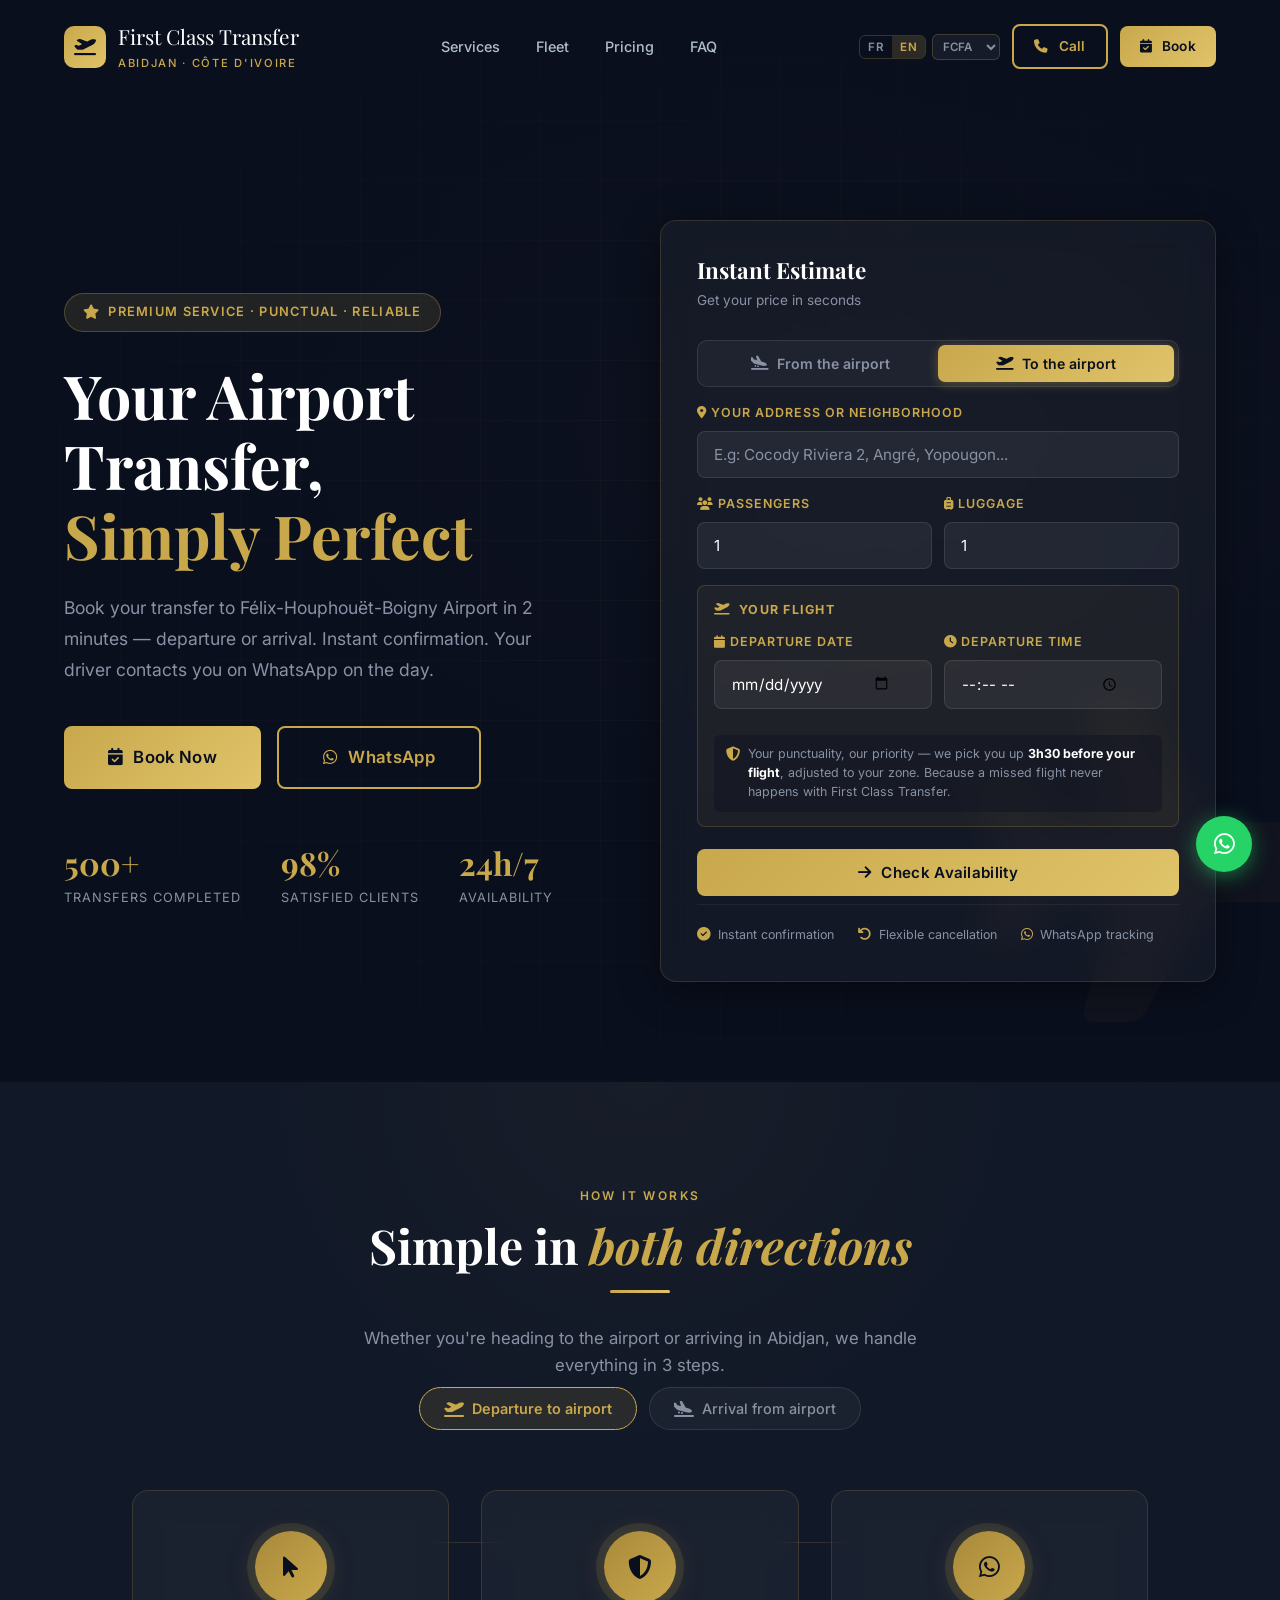
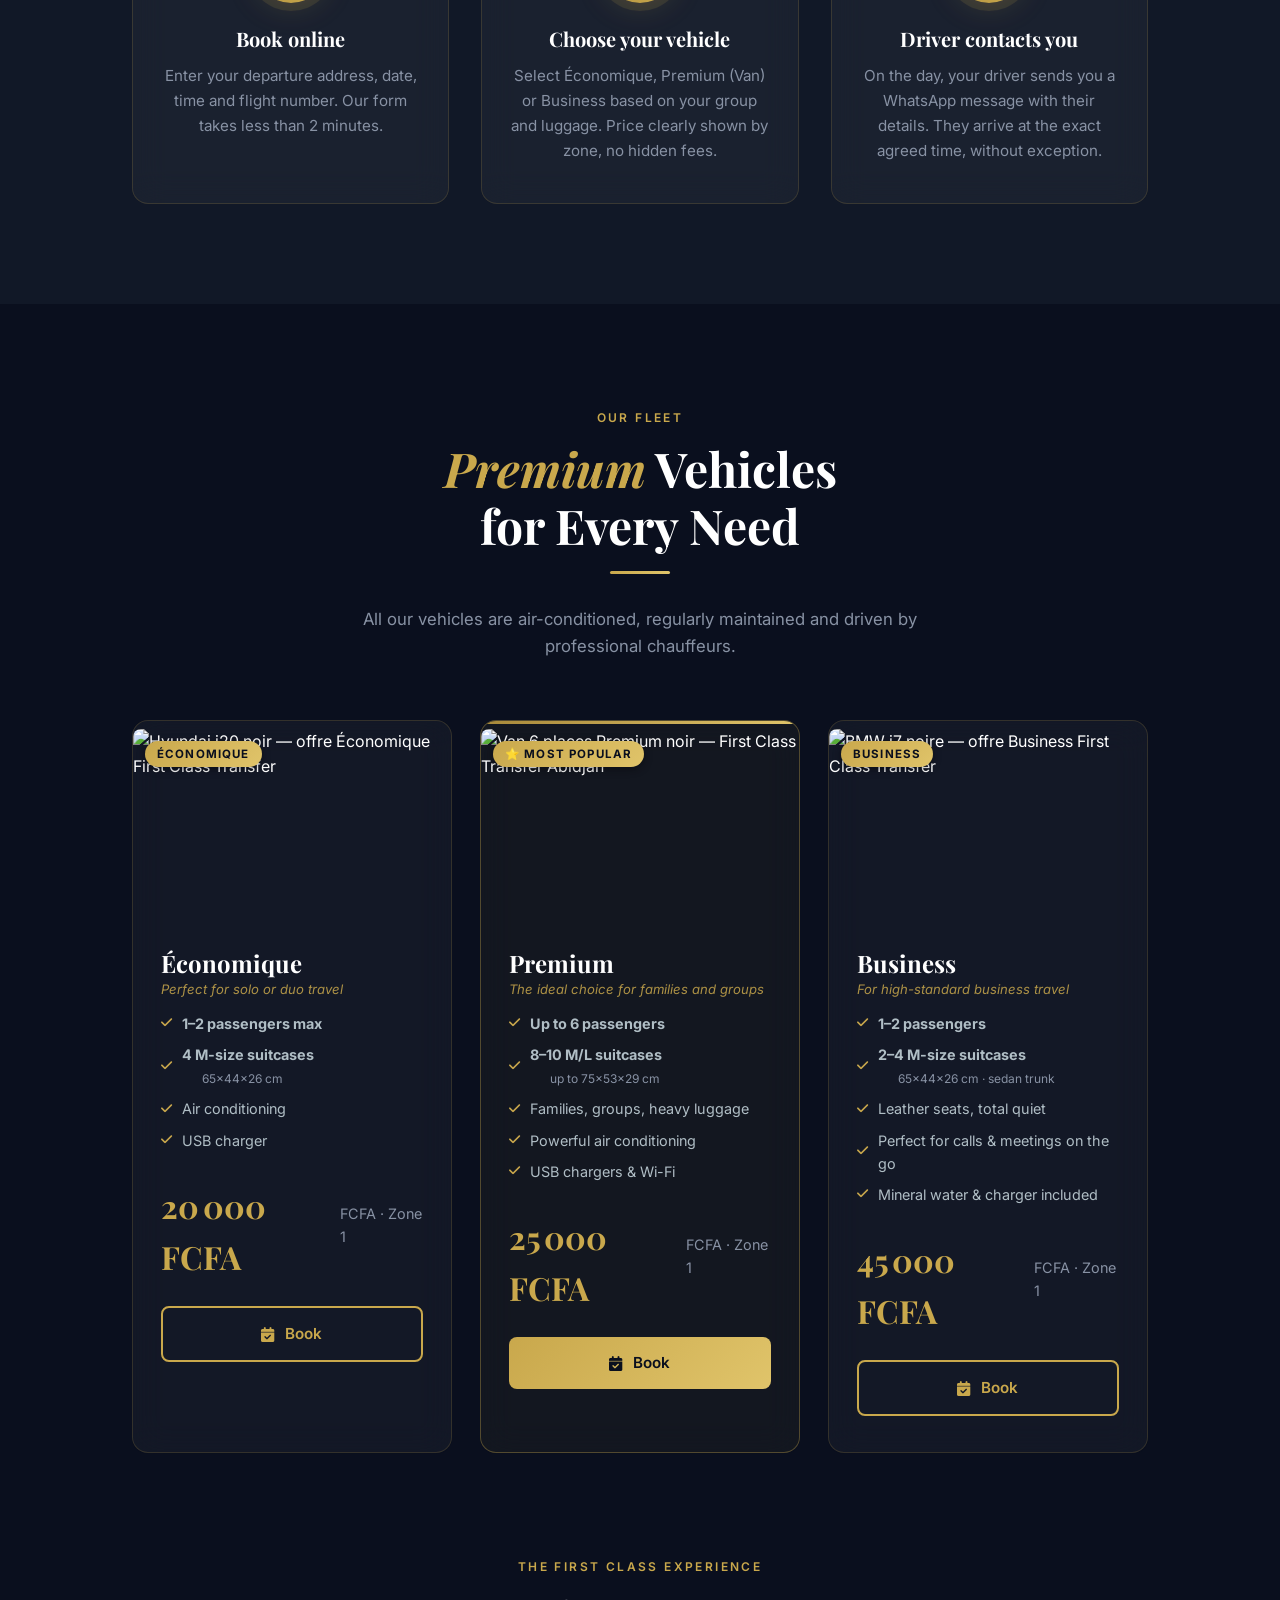
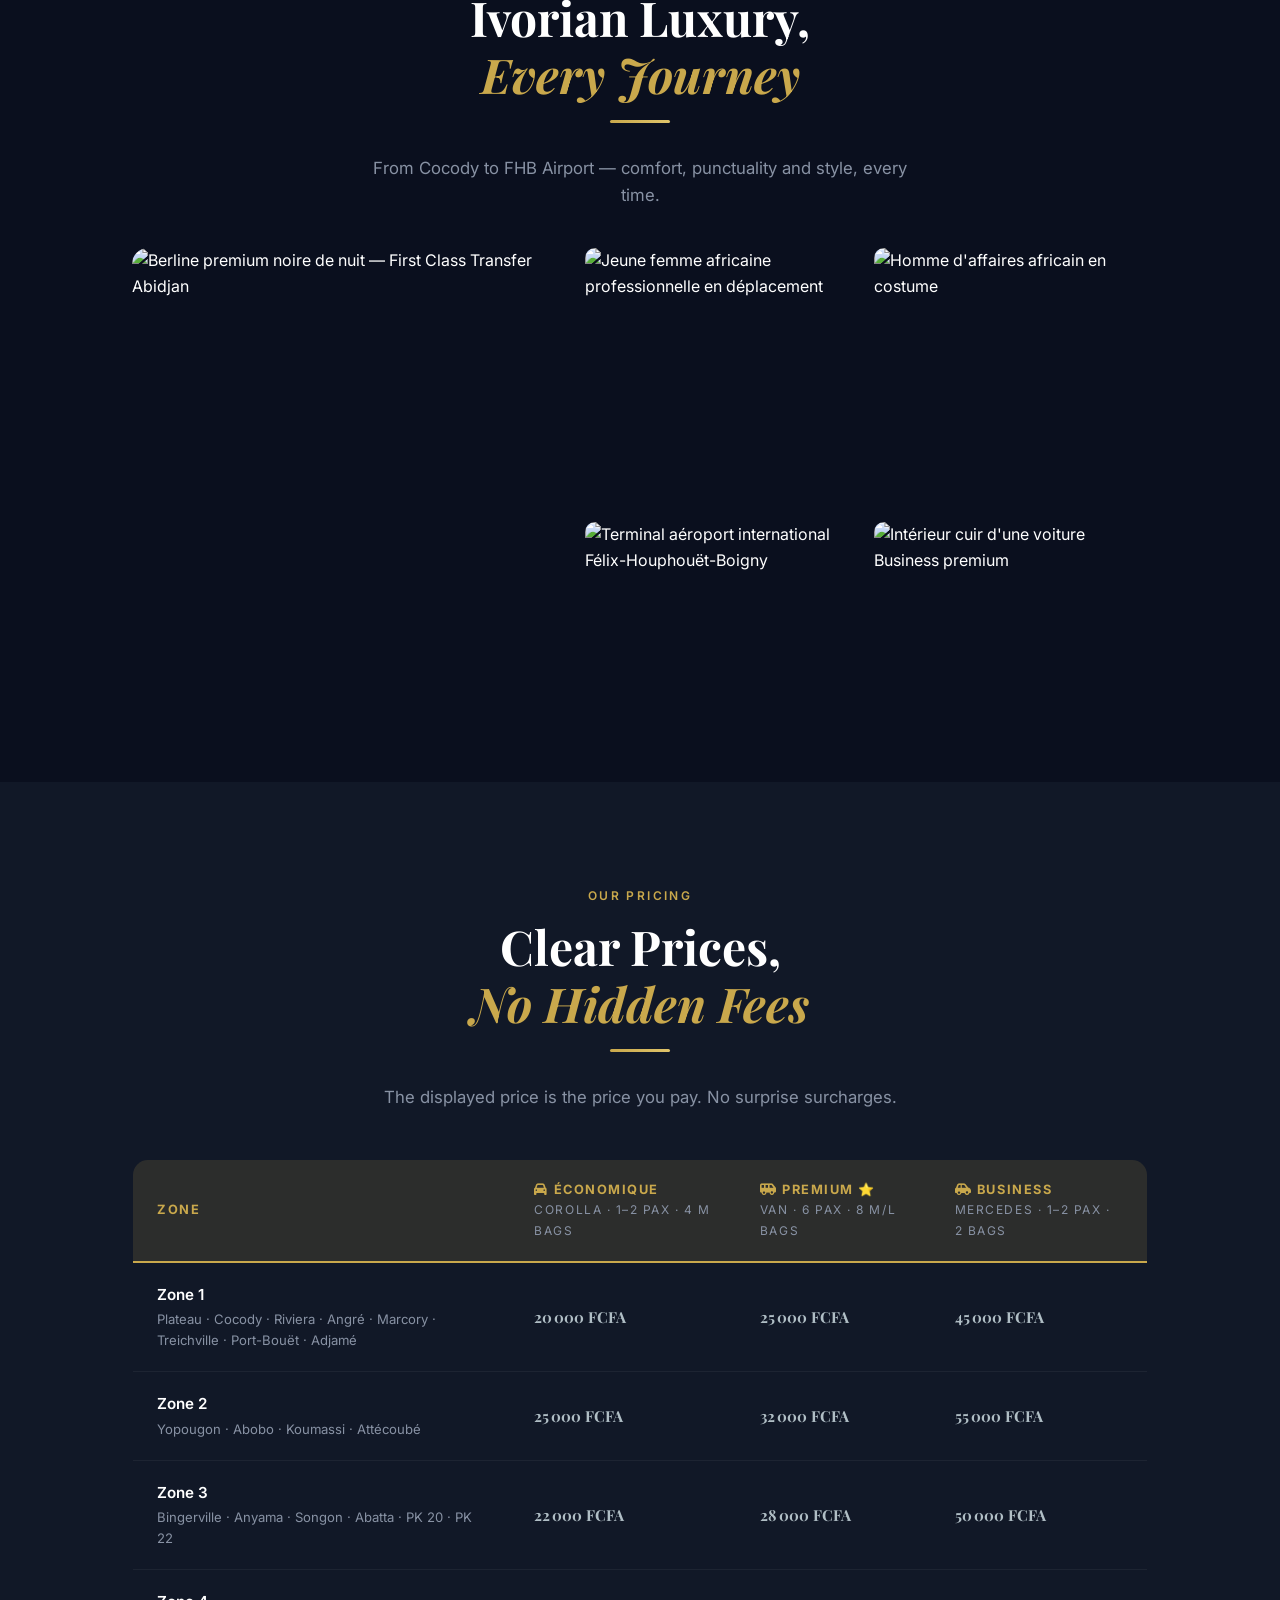
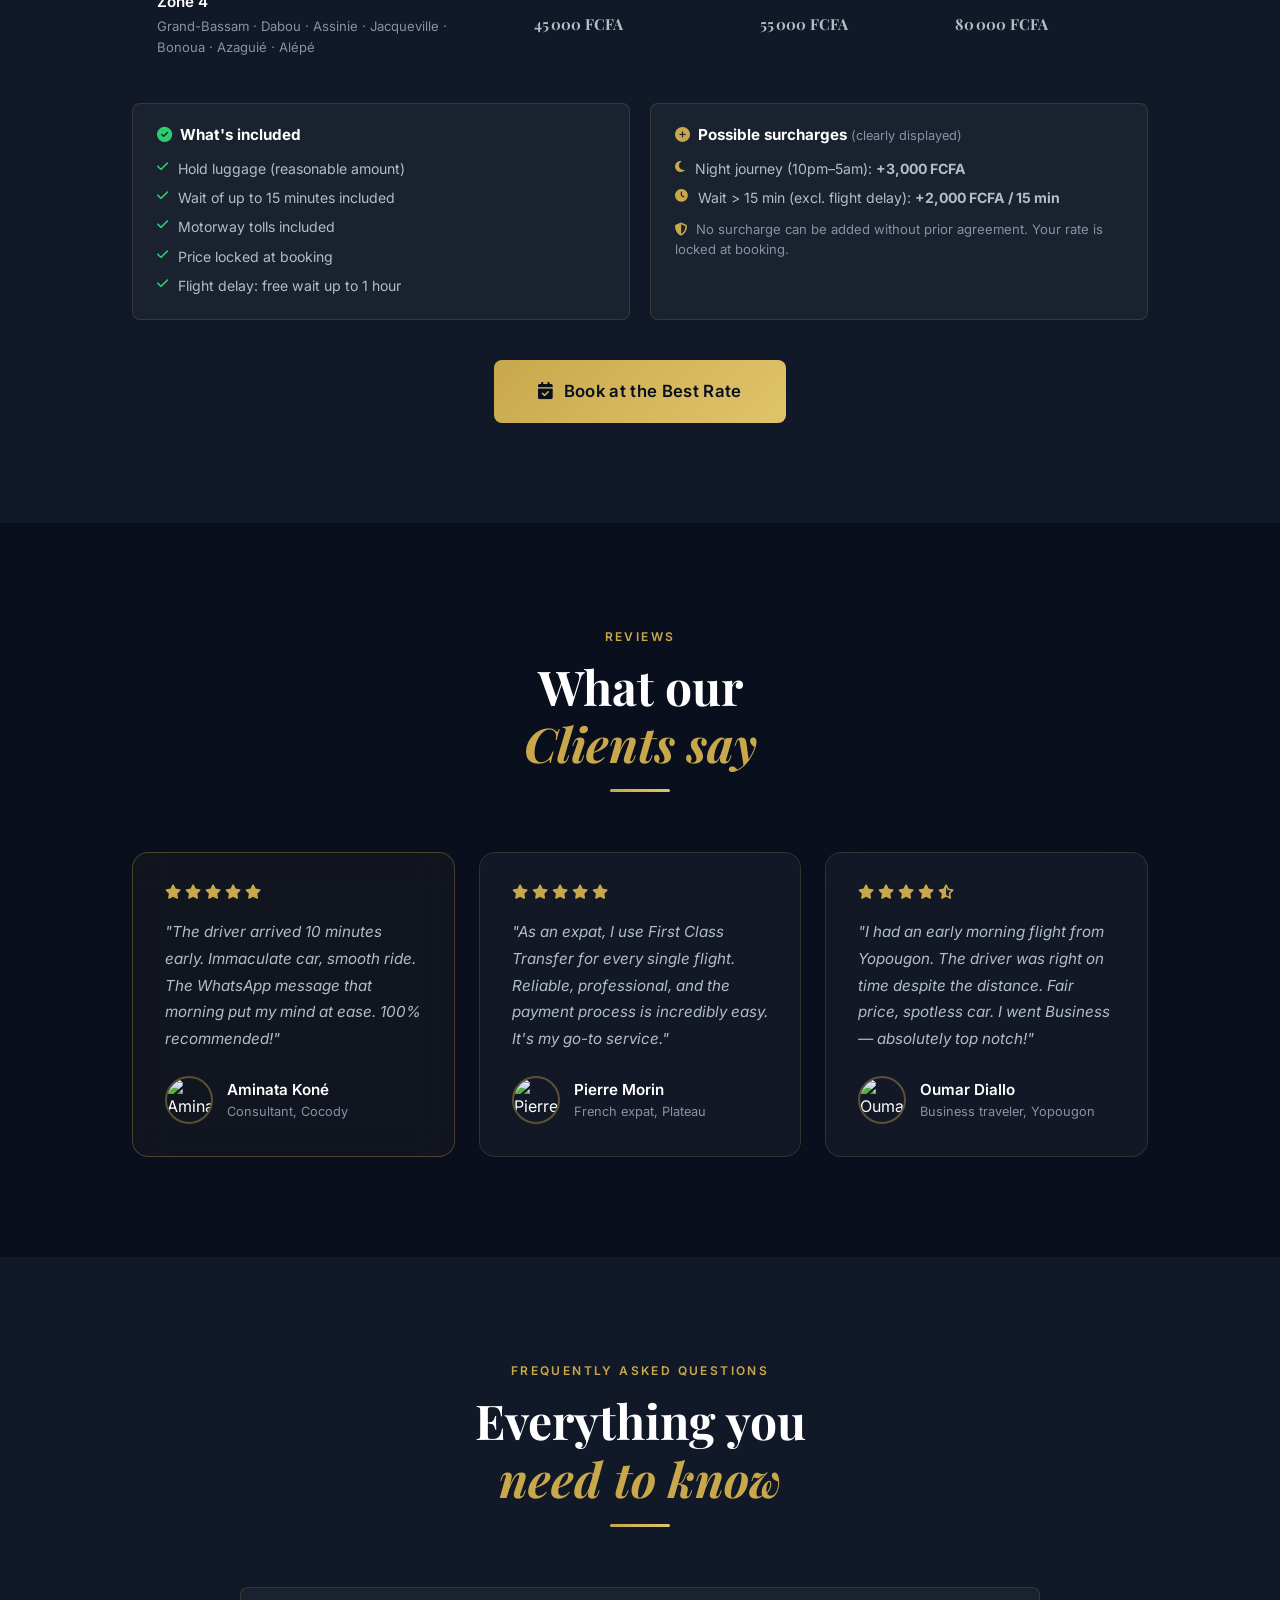
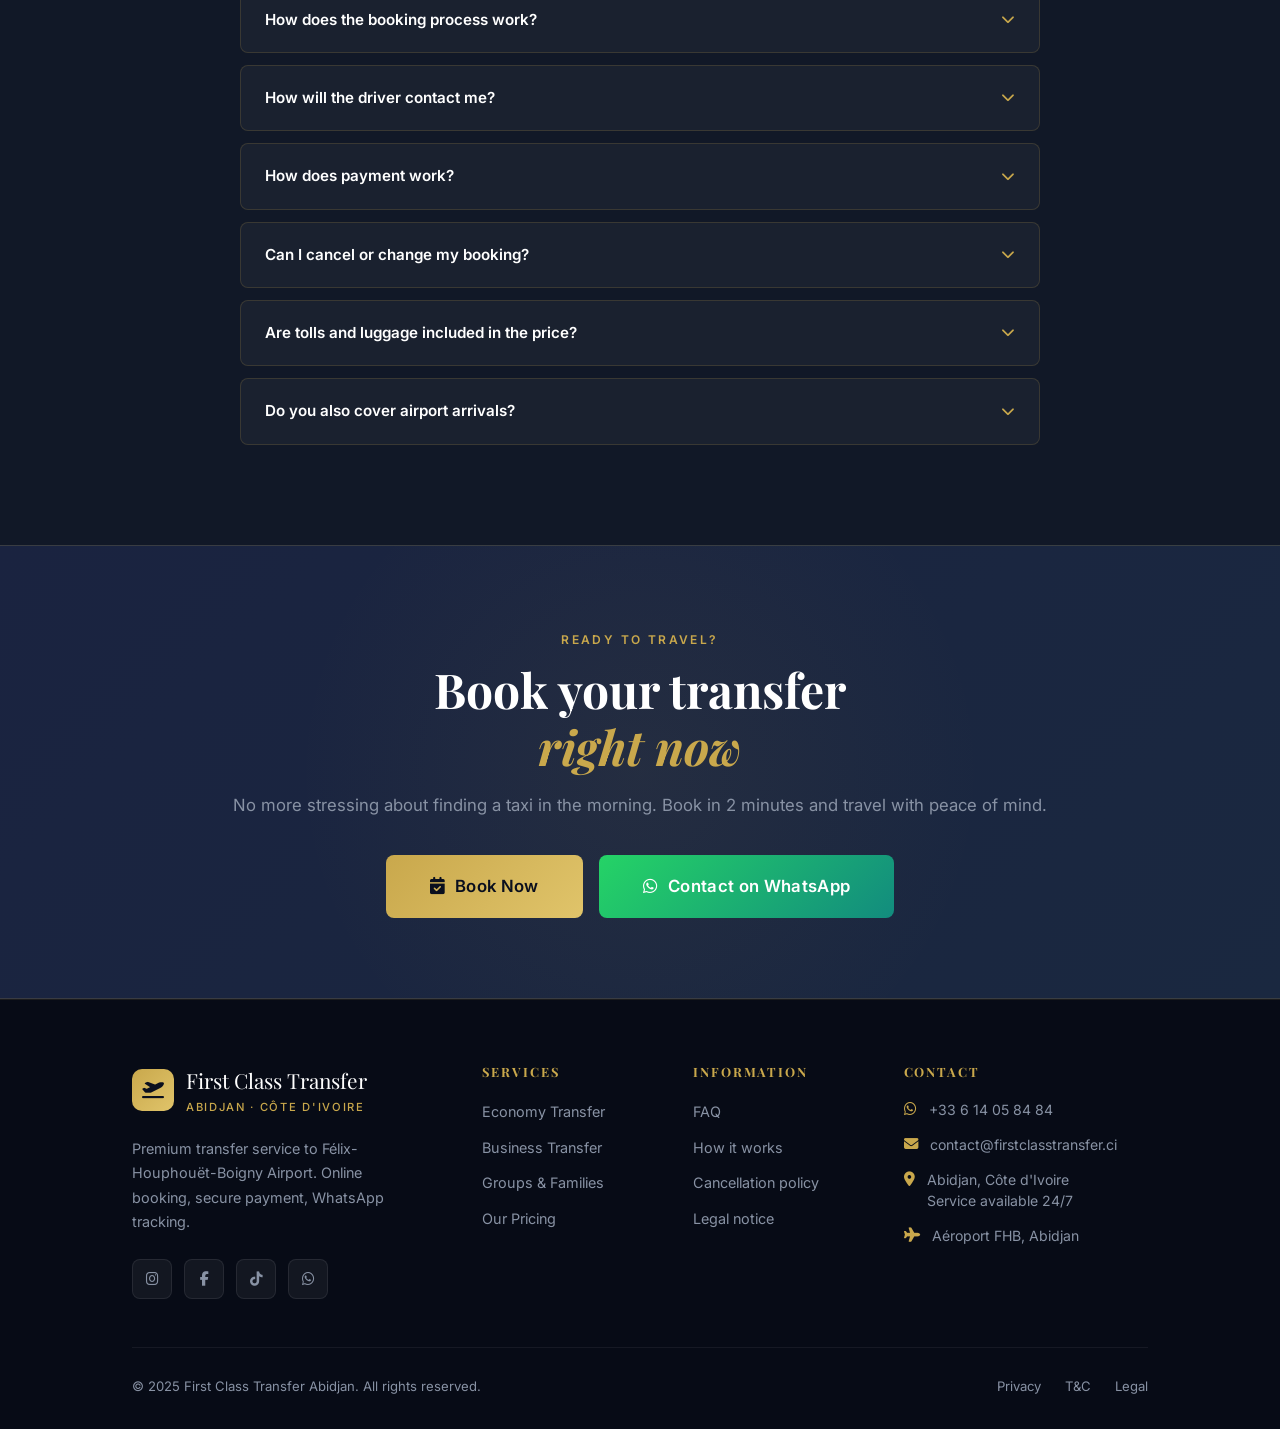
==== commit 4d361373: "Fix hero direction toggle and simplify booking card UX - Replace the confusing Par quartier/Par zone" ====
--- a/index.html
+++ b/index.html
@@ -183,27 +183,33 @@
         <p data-i18n="hero_card_sub">Obtenez votre tarif en quelques secondes</p>
 
         <form id="hero-booking-form" novalidate>
-          <!-- Hero method toggle -->
+          <!-- Direction toggle -->
           <div class="pickup-method-toggle" style="margin-bottom:16px;">
-            <button type="button" class="hero-method-btn method-btn active" data-method="neighborhood">
-              <i class="fa-solid fa-map-pin"></i> <span data-i18n="hero_by_nb">Par quartier</span>
+            <button type="button" class="hero-dir-btn method-btn" data-dir="arrival">
+              <i class="fa-solid fa-plane-arrival"></i> <span data-i18n="hero_dir_dep">Depuis l'aéroport</span>
             </button>
-            <button type="button" class="hero-method-btn method-btn" data-method="address">
-              <i class="fa-solid fa-location-dot"></i> <span data-i18n="hero_by_zone">Par zone</span>
+            <button type="button" class="hero-dir-btn method-btn active" data-dir="departure">
+              <i class="fa-solid fa-plane-departure"></i> <span data-i18n="hero_dir_arr">Vers l'aéroport</span>
             </button>
           </div>
 
-          <!-- Neighborhood field -->
+          <!-- Airport notice (shown when direction = arrival) -->
+          <div id="hero-arr-notice" class="hero-arr-notice" style="display:none;">
+            <i class="fas fa-sign"></i>
+            <span data-i18n="hero_arr_notice">Votre chauffeur vous attendra dans le hall d'arrivées avec une pancarte à votre nom.</span>
+          </div>
+
+          <!-- Smart address/neighborhood field -->
           <div id="hero-neighborhood-field" class="form-group">
-            <label for="hero-neighborhood"><i class="fas fa-map-marker-alt"></i> <span data-i18n="hero_nb_label">Votre quartier de départ</span></label>
+            <label for="hero-neighborhood"><i class="fas fa-map-marker-alt"></i> <span id="hero-smart-label" data-i18n="hero_smart_label">Votre adresse ou quartier</span></label>
             <div class="nb-autocomplete-wrap" id="hero-nb-autocomplete-wrap">
               <input
                 type="text"
                 id="hero-neighborhood"
-                data-i18n-ph="hero_nb_ph"
+                data-i18n-ph="hero_smart_ph"
                 placeholder="Ex: Cocody Riviera 2, Angré, Yopougon..."
                 autocomplete="off"
-                aria-label="Quartier de départ"
+                aria-label="Adresse ou quartier"
                 aria-autocomplete="list"
                 role="combobox"
                 aria-expanded="false"
@@ -212,18 +218,6 @@
             </div>
           </div>
 
-          <!-- Zone field (address method) -->
-          <div id="hero-zone-field" class="form-group" style="display:none">
-            <label for="hero-zone"><i class="fas fa-map-marker-alt"></i> <span data-i18n="hero_zone_label">Zone de départ</span></label>
-            <select id="hero-zone" name="zone" aria-label="Sélectionnez votre zone">
-              <option value="" disabled selected data-i18n="hero_zone_ph">Sélectionnez votre zone</option>
-              <option value="zone1">Zone 1 — Plateau / Cocody / Marcory</option>
-              <option value="zone2">Zone 2 — Yopougon / Abobo / Koumassi</option>
-              <option value="zone3">Zone 3 — Bingerville / Anyama / Abatta</option>
-              <option value="zone4">Zone 4 — Bassam / Dabou / Assinie</option>
-            </select>
-          </div>
-
           <!-- Passengers + Luggage -->
           <div class="form-row">
             <div class="form-group">
@@ -244,11 +238,11 @@
             </div>
             <div class="form-row" style="margin-bottom:0;">
               <div class="form-group">
-                <label for="hero-date"><i class="fas fa-calendar"></i> <span data-i18n="hero_date_form_label">Date de décollage</span></label>
+                <label for="hero-date"><i class="fas fa-calendar"></i> <span id="hero-date-label" data-i18n="hero_date_form_label">Date de décollage</span></label>
                 <input type="date" id="hero-date" name="date" aria-label="Date du vol" />
               </div>
               <div class="form-group">
-                <label for="hero-time"><i class="fas fa-clock"></i> <span data-i18n="hero_time_form_label">Heure de décollage</span></label>
+                <label for="hero-time"><i class="fas fa-clock"></i> <span id="hero-time-label" data-i18n="hero_time_form_label">Heure de décollage</span></label>
                 <input type="time" id="hero-time" name="time" aria-label="Heure du vol" />
               </div>
             </div>
--- a/assets/css/style.css
+++ b/assets/css/style.css
@@ -624,6 +624,27 @@
 
 .hero-flight-notice strong {
   color: var(--white);
+}
+
+.hero-arr-notice {
+  display: flex;
+  align-items: flex-start;
+  gap: 8px;
+  background: rgba(201,168,76,0.12);
+  border: 1px solid rgba(201,168,76,0.3);
+  border-radius: 8px;
+  padding: 10px 12px;
+  margin-bottom: 12px;
+  font-size: 0.82rem;
+  color: var(--light-gray, #ccc);
+  line-height: 1.5;
+}
+
+.hero-arr-notice i {
+  color: var(--gold);
+  font-size: 0.9rem;
+  margin-top: 2px;
+  flex-shrink: 0;
 }
 /* ─────────────────────────────────────────────── */
 
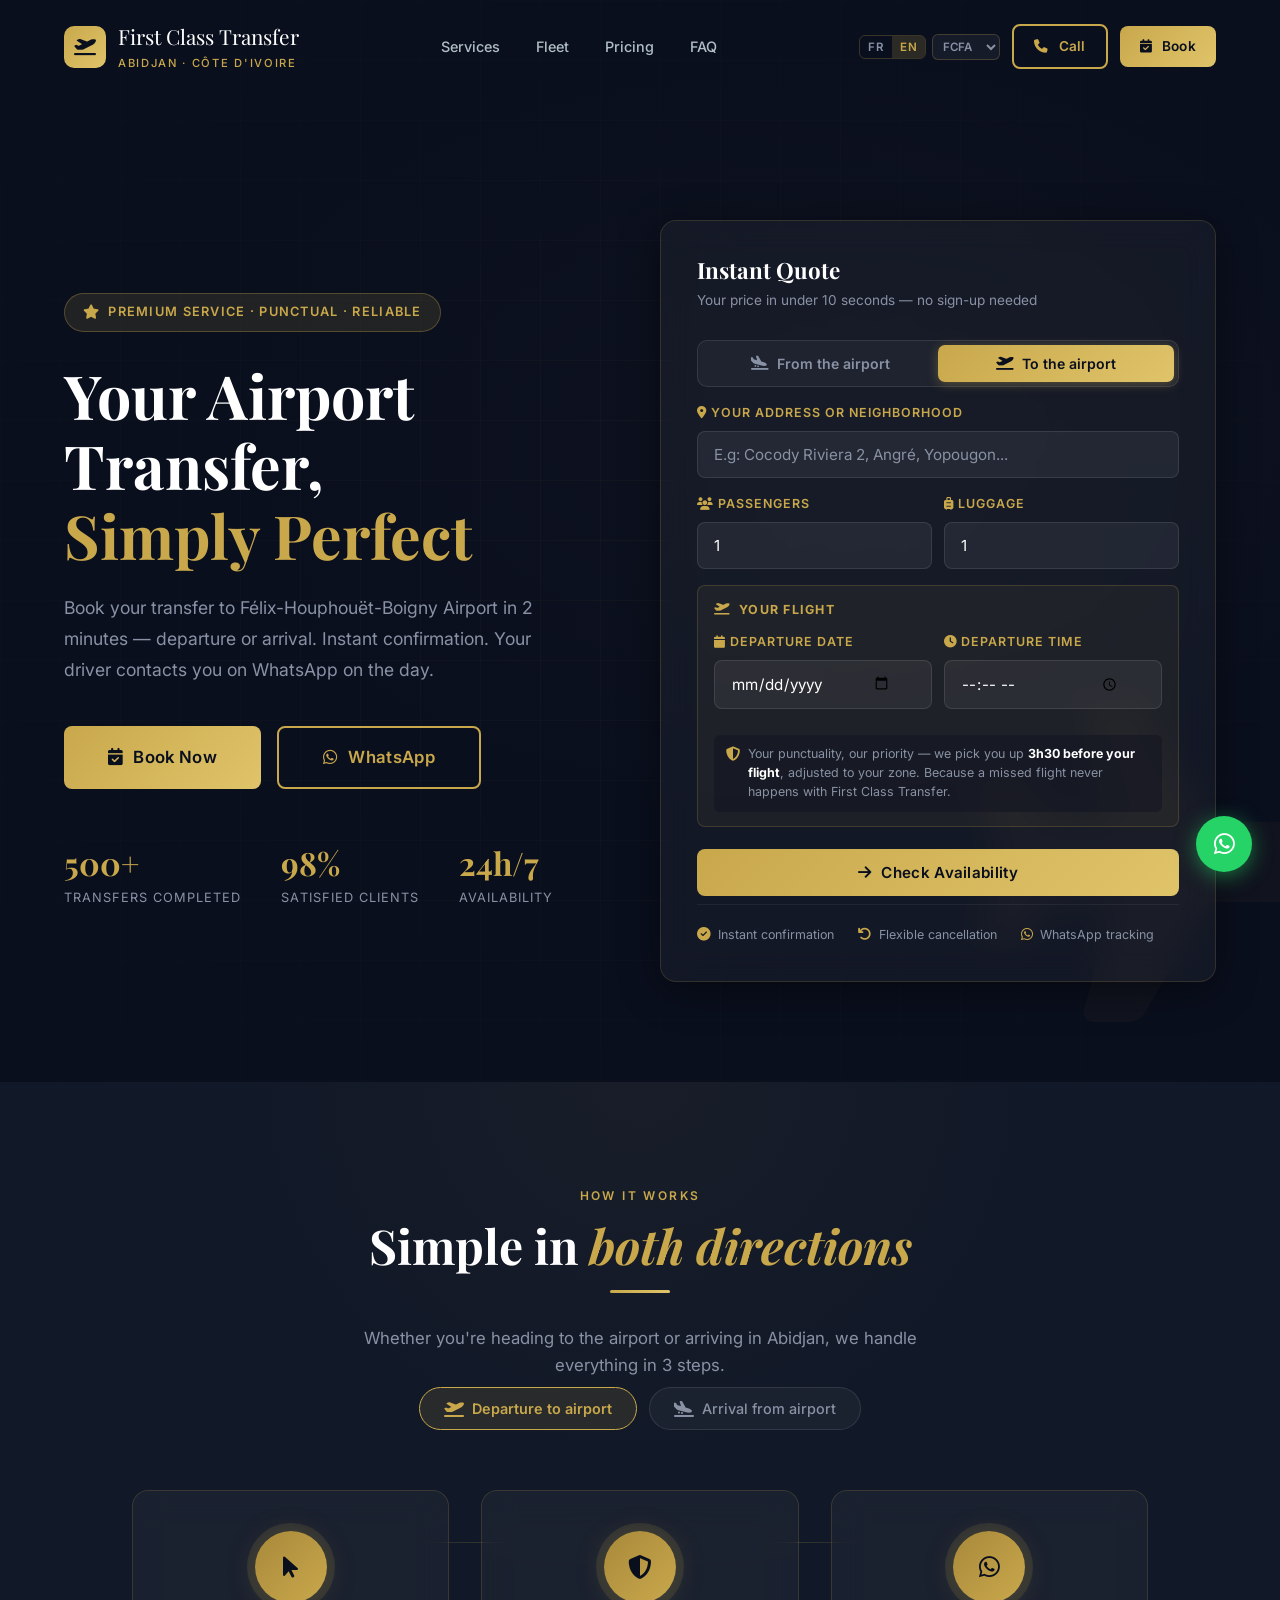
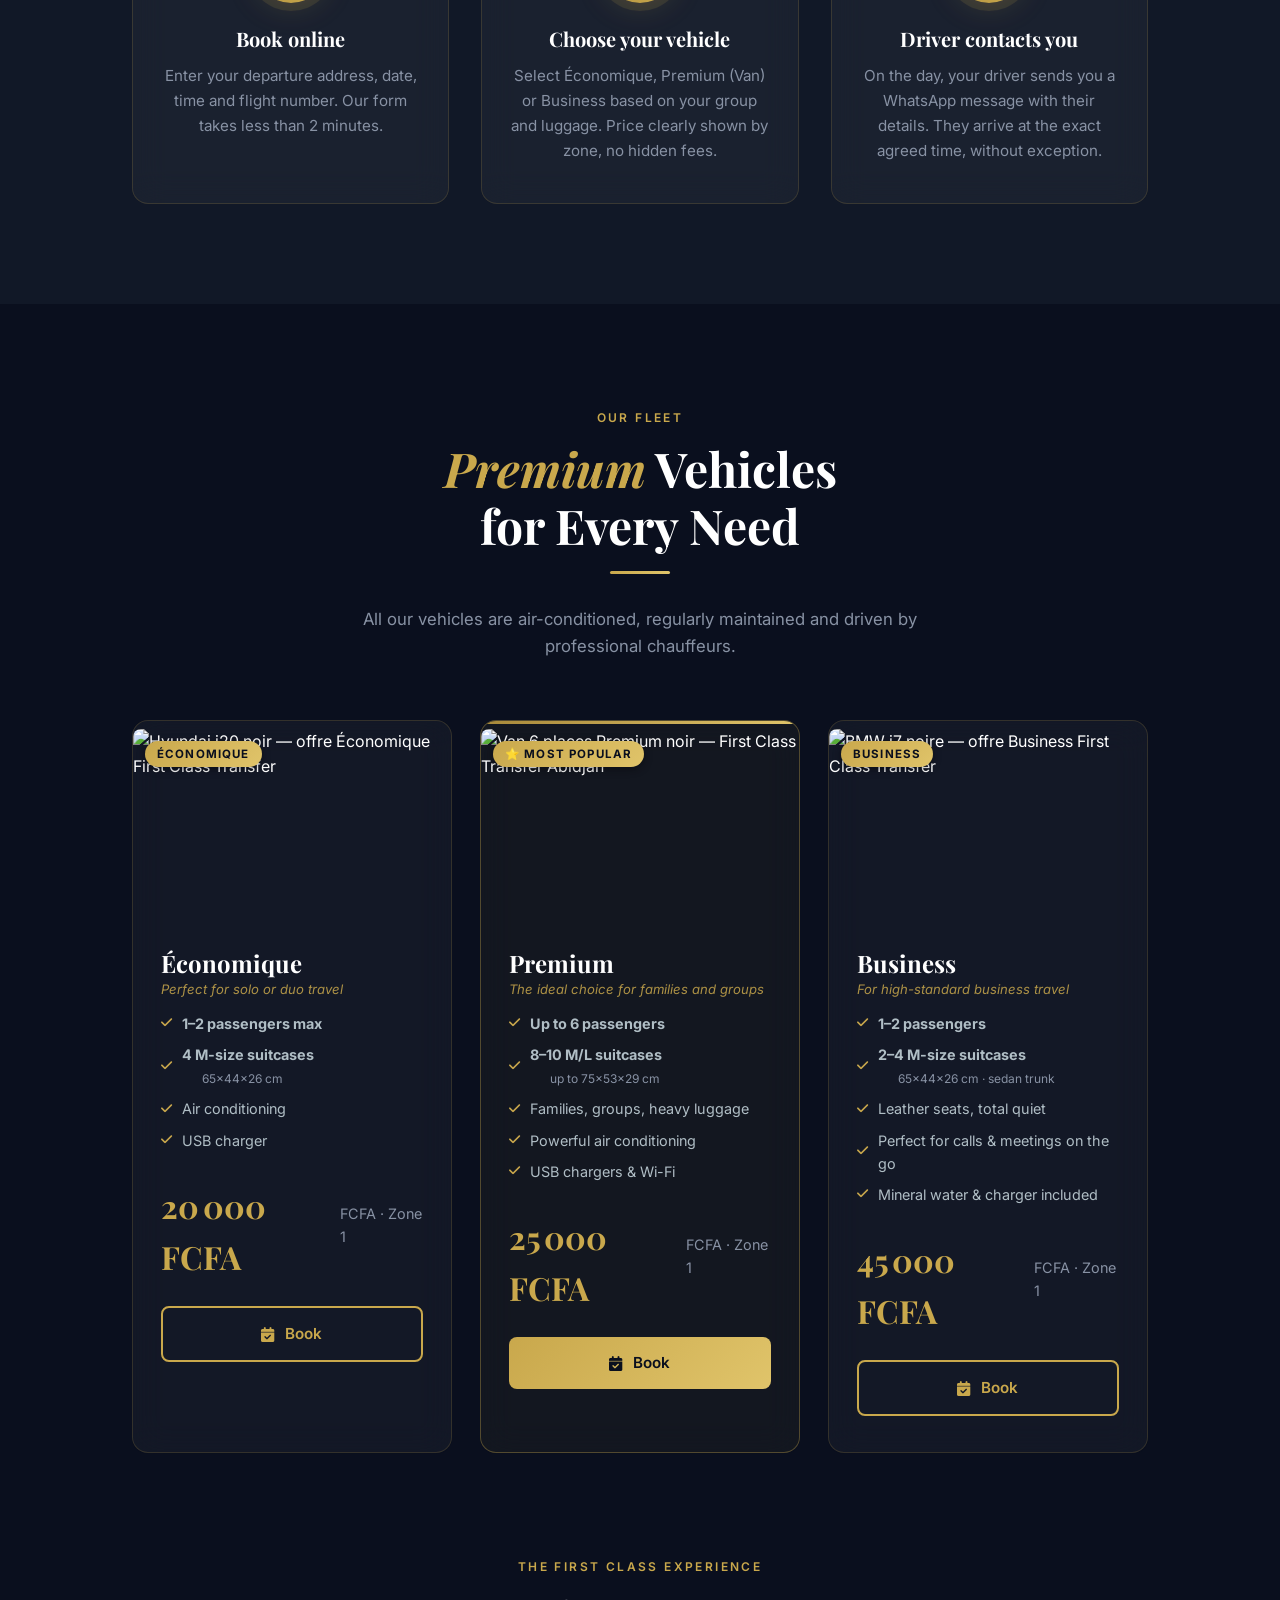
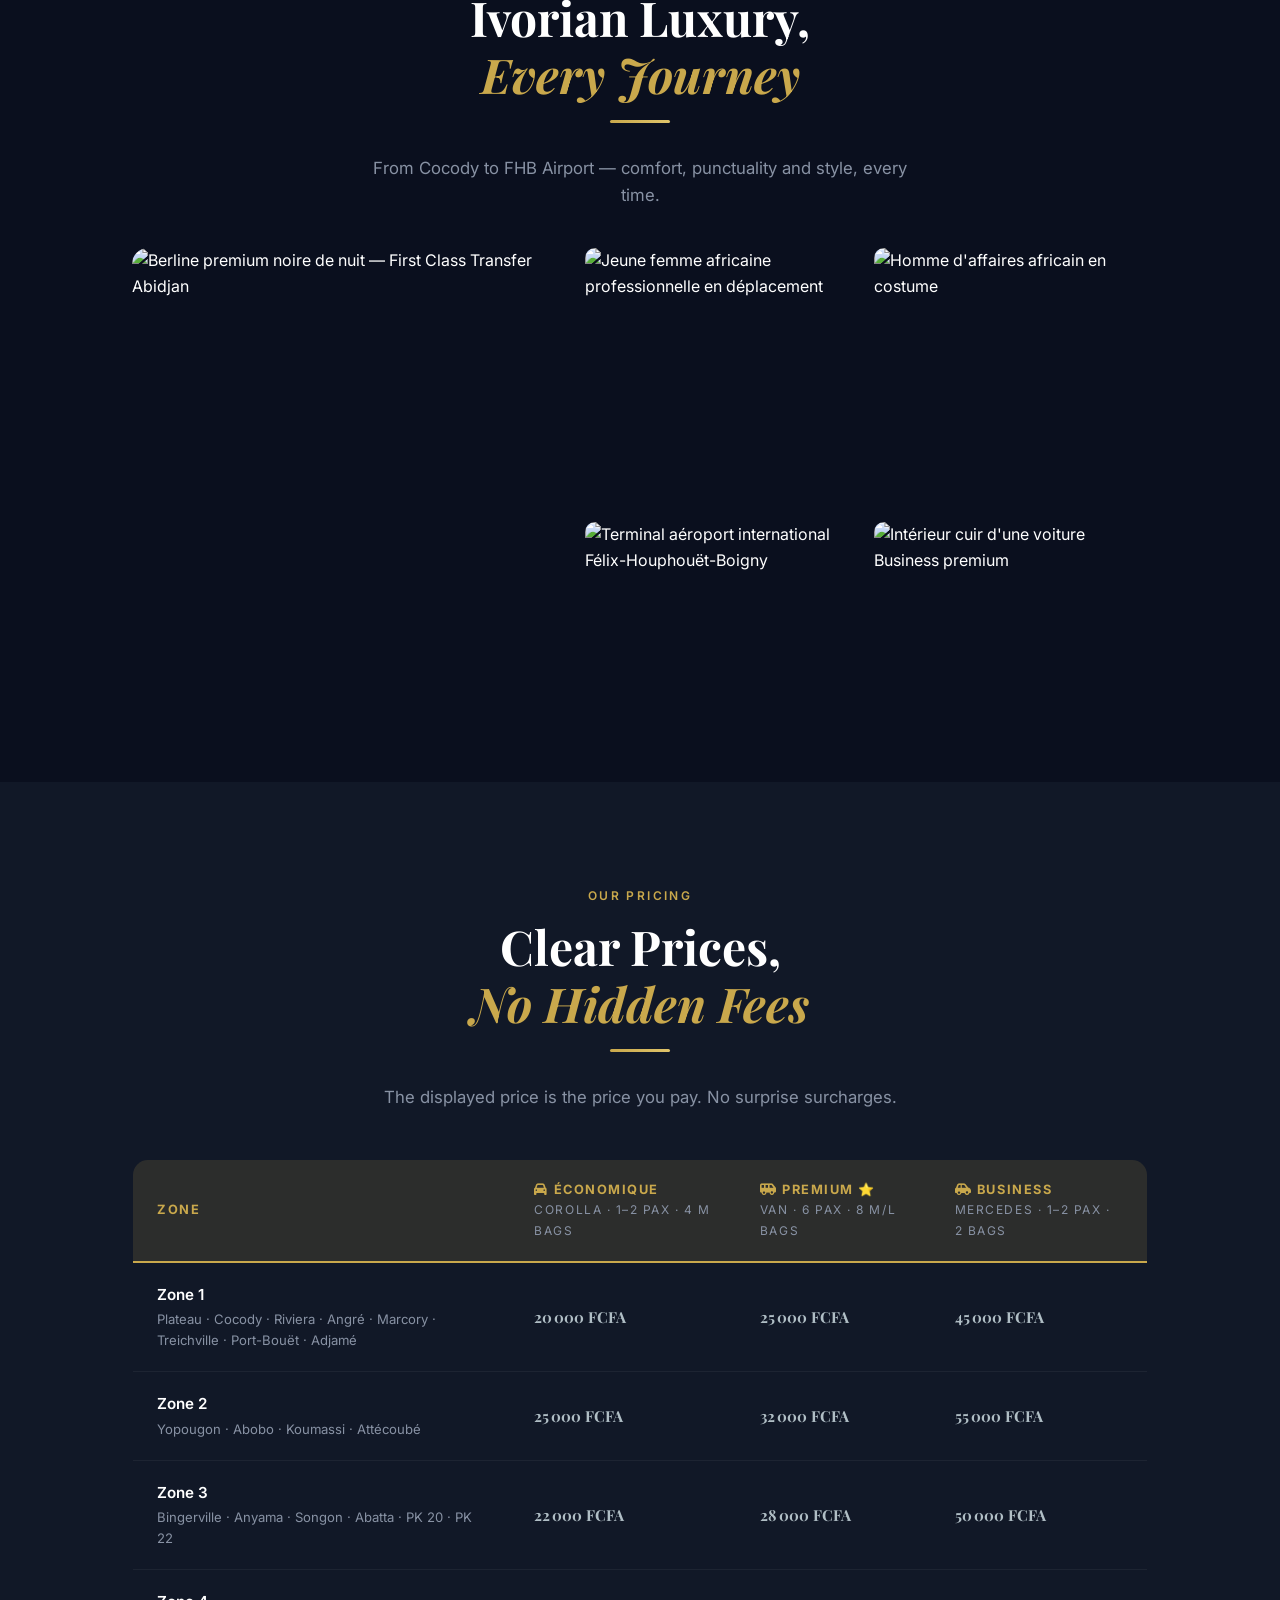
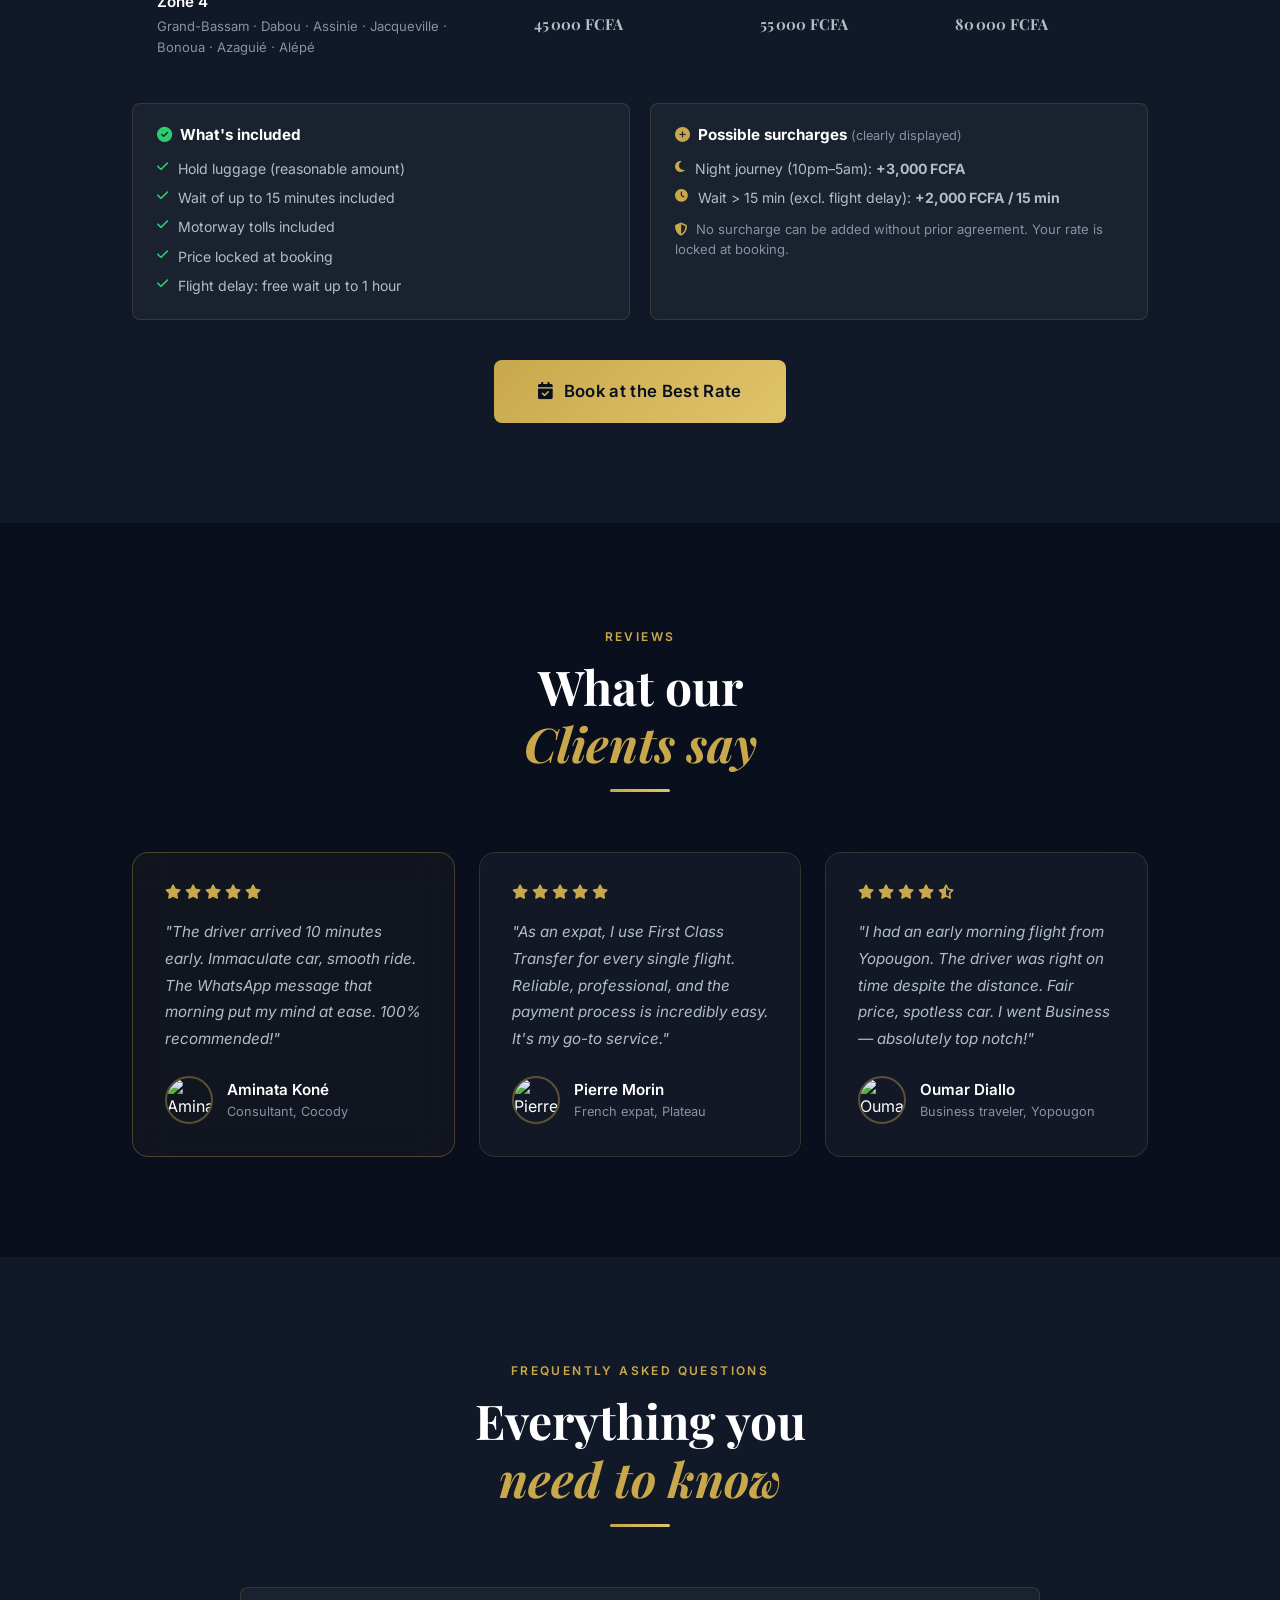
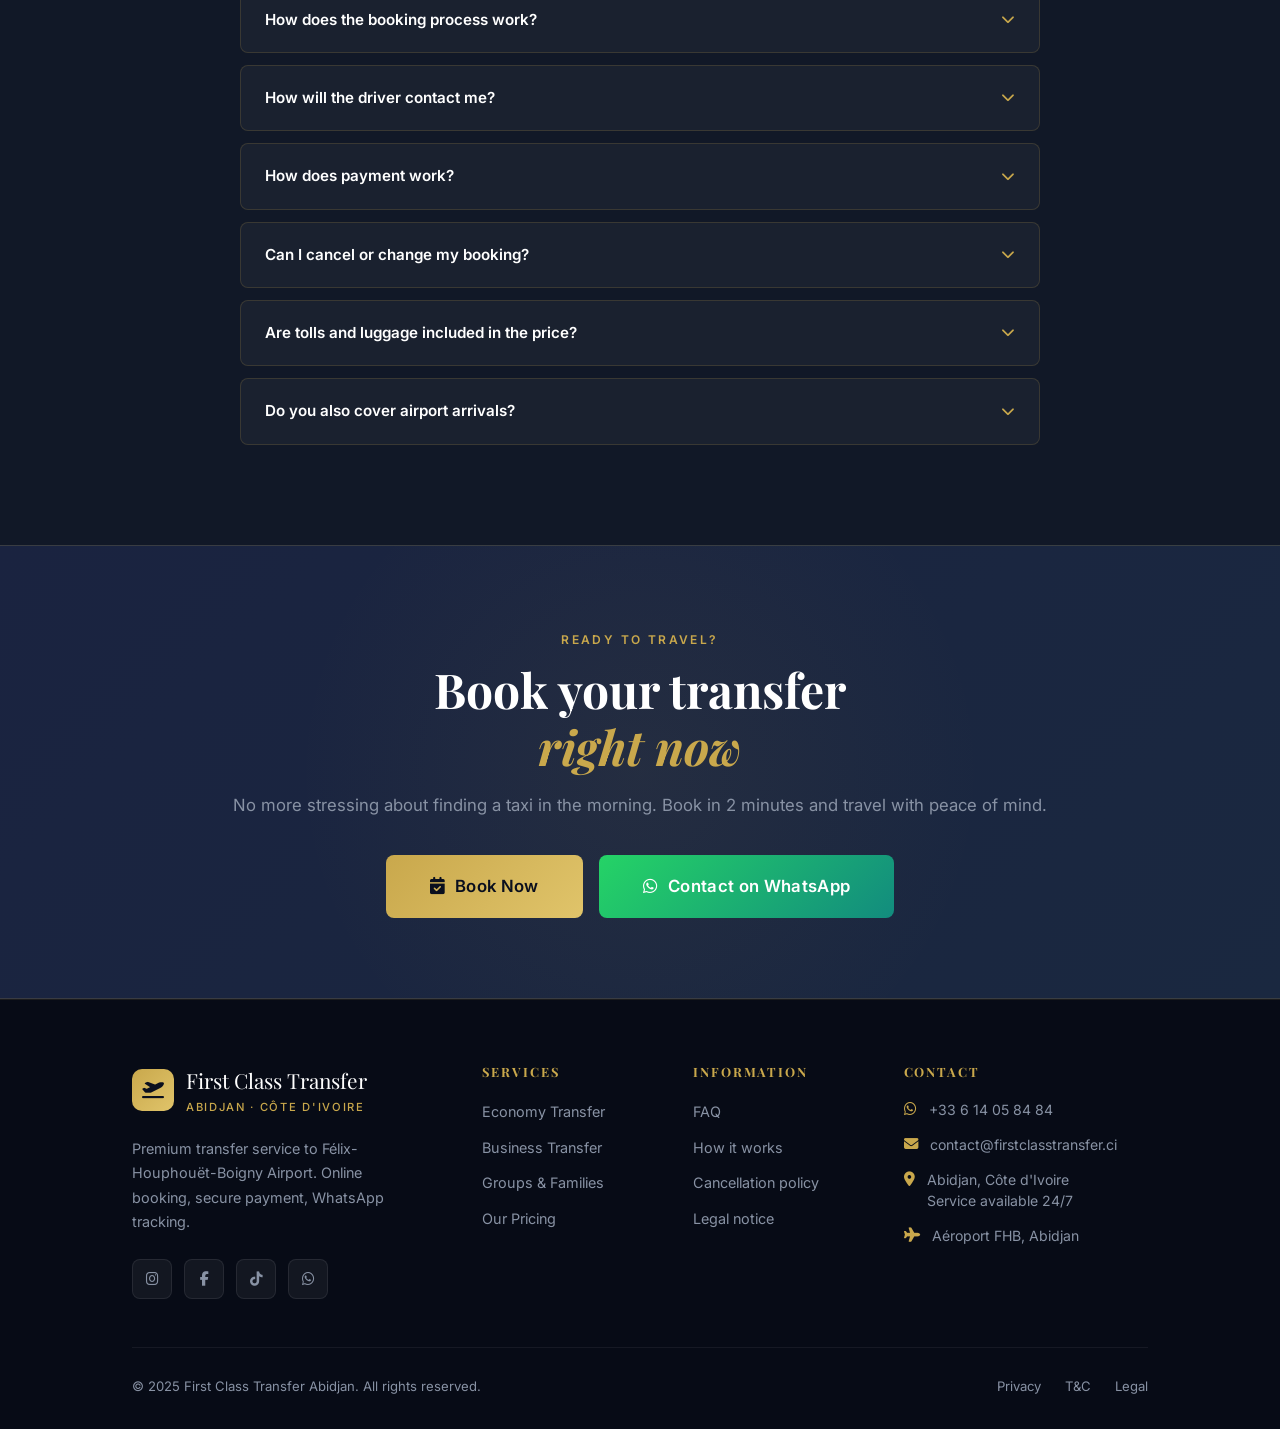
==== commit e4dcea60: "Fix iOS Safari mobile overflow and update hero card copy Mobile layout fixes: - Use overflow-x: clip" ====
--- a/index.html
+++ b/index.html
@@ -2,7 +2,7 @@
 <html lang="fr">
 <head>
   <meta charset="UTF-8" />
-  <meta name="viewport" content="width=device-width, initial-scale=1.0" />
+  <meta name="viewport" content="width=device-width, initial-scale=1.0, viewport-fit=cover" />
   <meta name="description" content="First Class Transfer Abidjan — Service premium de transfert aéroport. Réservez en ligne, payez en ligne, votre chauffeur vous contacte sur WhatsApp. Plateau, Cocody, Yopougon, Bingerville et plus." />
   <meta name="keywords" content="transfert aéroport Abidjan, navette aéroport, chauffeur privé Abidjan, First Class Transfer, VTC Côte d'Ivoire" />
   <meta property="og:title" content="First Class Transfer Abidjan — Votre Transfert Aéroport, Simplement Parfait" />
@@ -179,8 +179,8 @@
 
       <!-- Right column: Quick Booking Card -->
       <div class="hero-booking-card glass-card">
-        <h3 data-i18n="hero_card_title">Estimation instantanée</h3>
-        <p data-i18n="hero_card_sub">Obtenez votre tarif en quelques secondes</p>
+        <h3 data-i18n="hero_card_title">Devis instantané</h3>
+        <p data-i18n="hero_card_sub">Votre prix en moins de 10 secondes, sans inscription</p>
 
         <form id="hero-booking-form" novalidate>
           <!-- Direction toggle -->
--- a/assets/css/style.css
+++ b/assets/css/style.css
@@ -42,6 +42,8 @@
   scroll-behavior: smooth;
   font-size: 16px;
   overflow-x: hidden;
+  overflow-x: clip; /* override: clip is more reliable on iOS Safari */
+  max-width: 100%;
 }
 
 body {
@@ -50,6 +52,9 @@
   color: var(--white);
   line-height: 1.6;
   overflow-x: hidden;
+  overflow-x: clip;
+  position: relative;
+  max-width: 100%;
 }
 
 img {
@@ -214,6 +219,8 @@
   right: 0;
   z-index: 1000;
   padding: 20px 0;
+  padding-left: env(safe-area-inset-left);
+  padding-right: env(safe-area-inset-right);
   transition: var(--transition);
 }
 
@@ -438,7 +445,10 @@
   display: flex;
   align-items: center;
   overflow: hidden;
+  overflow: clip; /* iOS Safari: clip animated abs-positioned children */
   background: var(--navy);
+  isolation: isolate; /* force stacking context so overflow:clip applies */
+  contain: layout paint; /* prevent children from affecting outer layout */
 }
 
 .hero-bg {
@@ -500,6 +510,10 @@
   color: var(--gold);
   margin-bottom: 28px;
   font-weight: 600;
+  max-width: 100%;
+  overflow: hidden;
+  text-overflow: ellipsis;
+  white-space: nowrap;
 }
 
 .hero-badge i {
@@ -2027,12 +2041,13 @@
     padding-bottom: 40px;
     gap: 32px;
   }
-  .hero-text { text-align: center; }
-  .hero-badge { margin-left: auto; margin-right: auto; }
+  .hero-bg-plane { display: none; } /* decorative only, hide to prevent iOS overflow */
+  .hero-text { text-align: center; max-width: 100%; }
+  .hero-badge { margin-left: auto; margin-right: auto; letter-spacing: 0.06em; }
   .hero-description { margin-left: auto; margin-right: auto; }
   .hero-actions { justify-content: center; }
   .hero-stats { justify-content: center; gap: 32px; }
-  .hero-booking-card { max-width: 560px; margin: 0 auto; }
+  .hero-booking-card { max-width: 560px; margin: 0 auto; width: 100%; }
 
   /* Fleet — single column centered */
   .fleet-grid { grid-template-columns: 1fr; max-width: 520px; margin-left: auto; margin-right: auto; }
@@ -2181,15 +2196,17 @@
   .section-subtitle { font-size: 0.9rem; }
 
   /* Buttons */
-  .btn { padding: 13px 22px; font-size: 0.9rem; }
+  .btn { padding: 13px 20px; font-size: 0.9rem; }
+  .btn-lg { padding: 15px 28px; font-size: 0.95rem; }
 
   /* Hero */
   .hero { min-height: auto; padding-top: 80px; padding-bottom: 24px; }
-  .hero-content { padding-top: 80px; padding-bottom: 16px; gap: 24px; }
-  .hero-badge { font-size: 0.72rem; padding: 6px 14px; }
+  .hero-content { padding-top: 80px; padding-bottom: 16px; gap: 24px; padding-left: 16px; padding-right: 16px; }
+  .hero-badge { font-size: 0.72rem; padding: 6px 14px; letter-spacing: 0.05em; }
+  .hero-title { max-width: 100%; word-break: break-word; }
   .hero-actions { flex-direction: column; align-items: stretch; gap: 10px; }
-  .hero-actions .btn { width: 100%; justify-content: center; }
-  .hero-stats { gap: 16px; }
+  .hero-actions .btn { width: 100%; justify-content: center; box-sizing: border-box; }
+  .hero-stats { gap: 16px; flex-wrap: wrap; justify-content: center; }
   .hero-stat .num { font-size: 1.4rem; }
   .hero-stat .label { font-size: 0.68rem; }
 
@@ -2300,8 +2317,8 @@
 /* --- Floating WhatsApp Button --- */
 .float-whatsapp {
   position: fixed;
-  bottom: 28px;
-  right: 28px;
+  bottom: calc(28px + env(safe-area-inset-bottom));
+  right: calc(28px + env(safe-area-inset-right));
   z-index: 500;
   width: 56px;
   height: 56px;
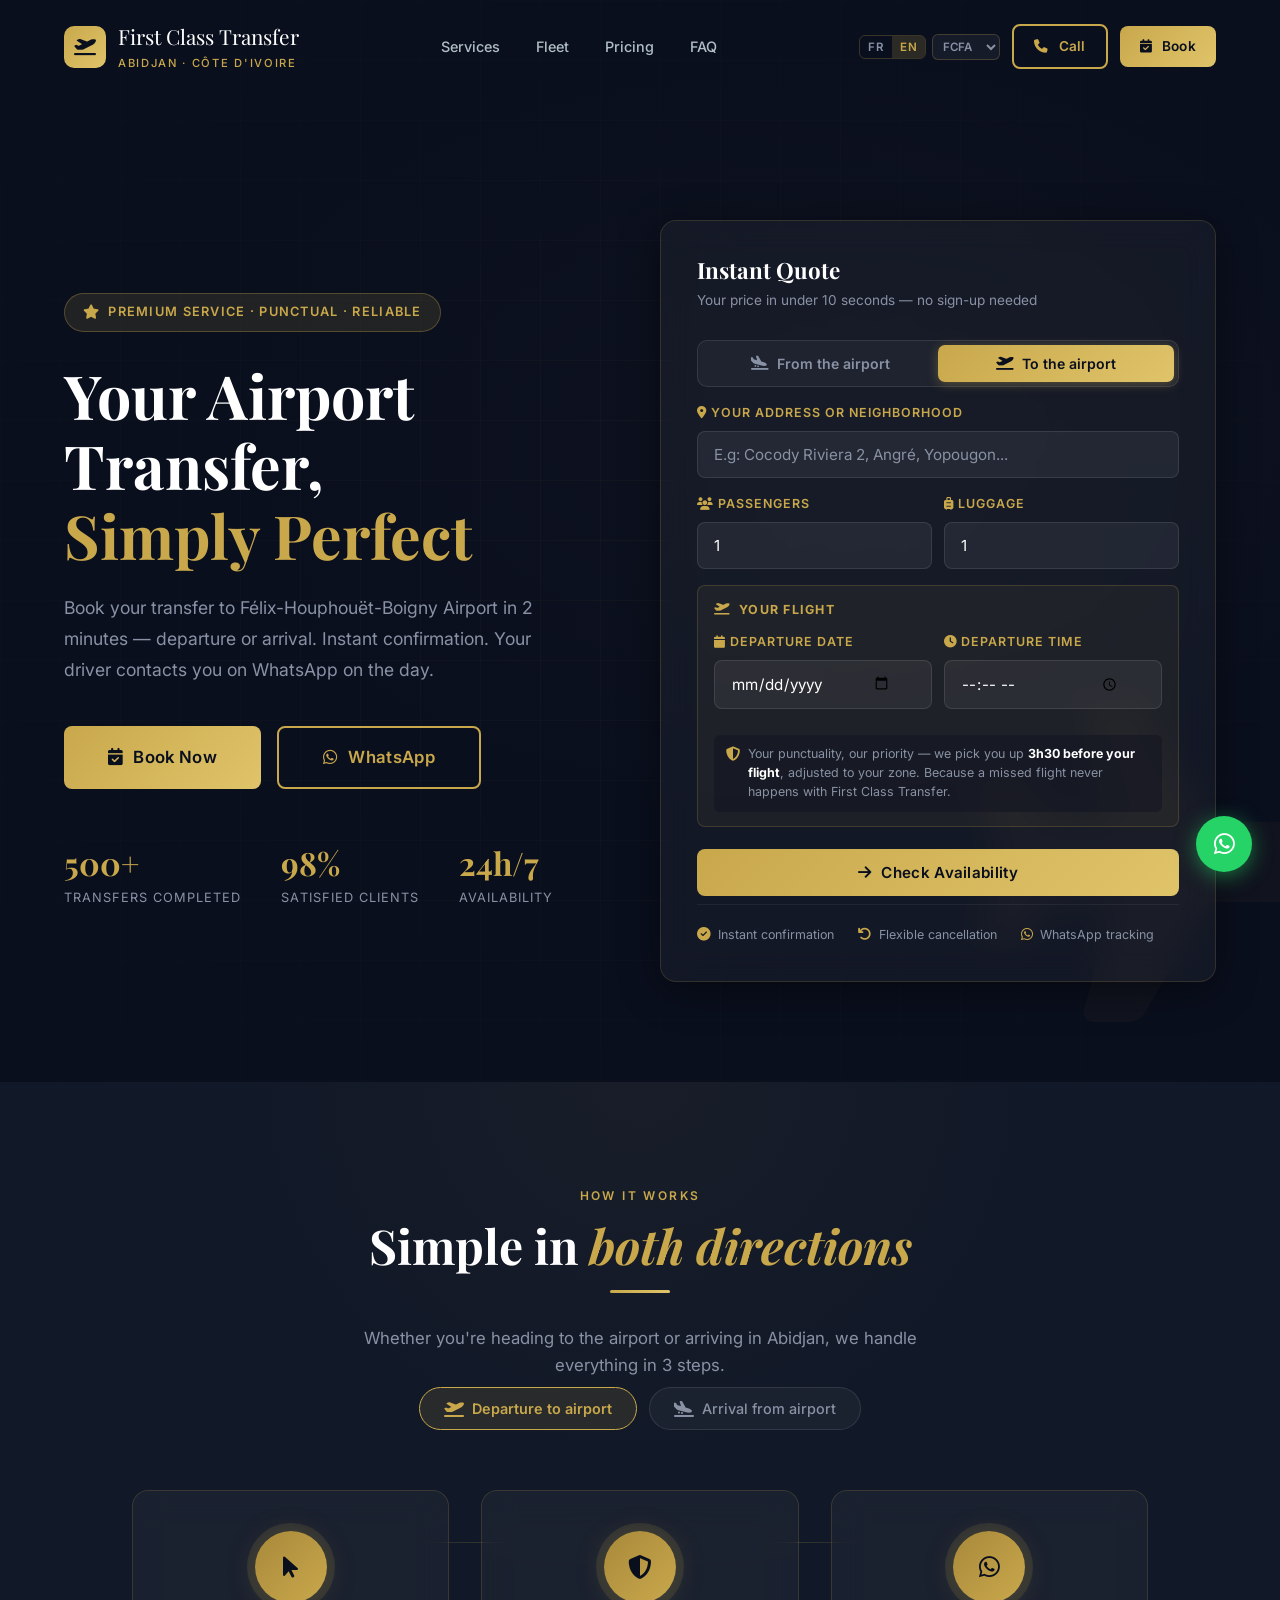
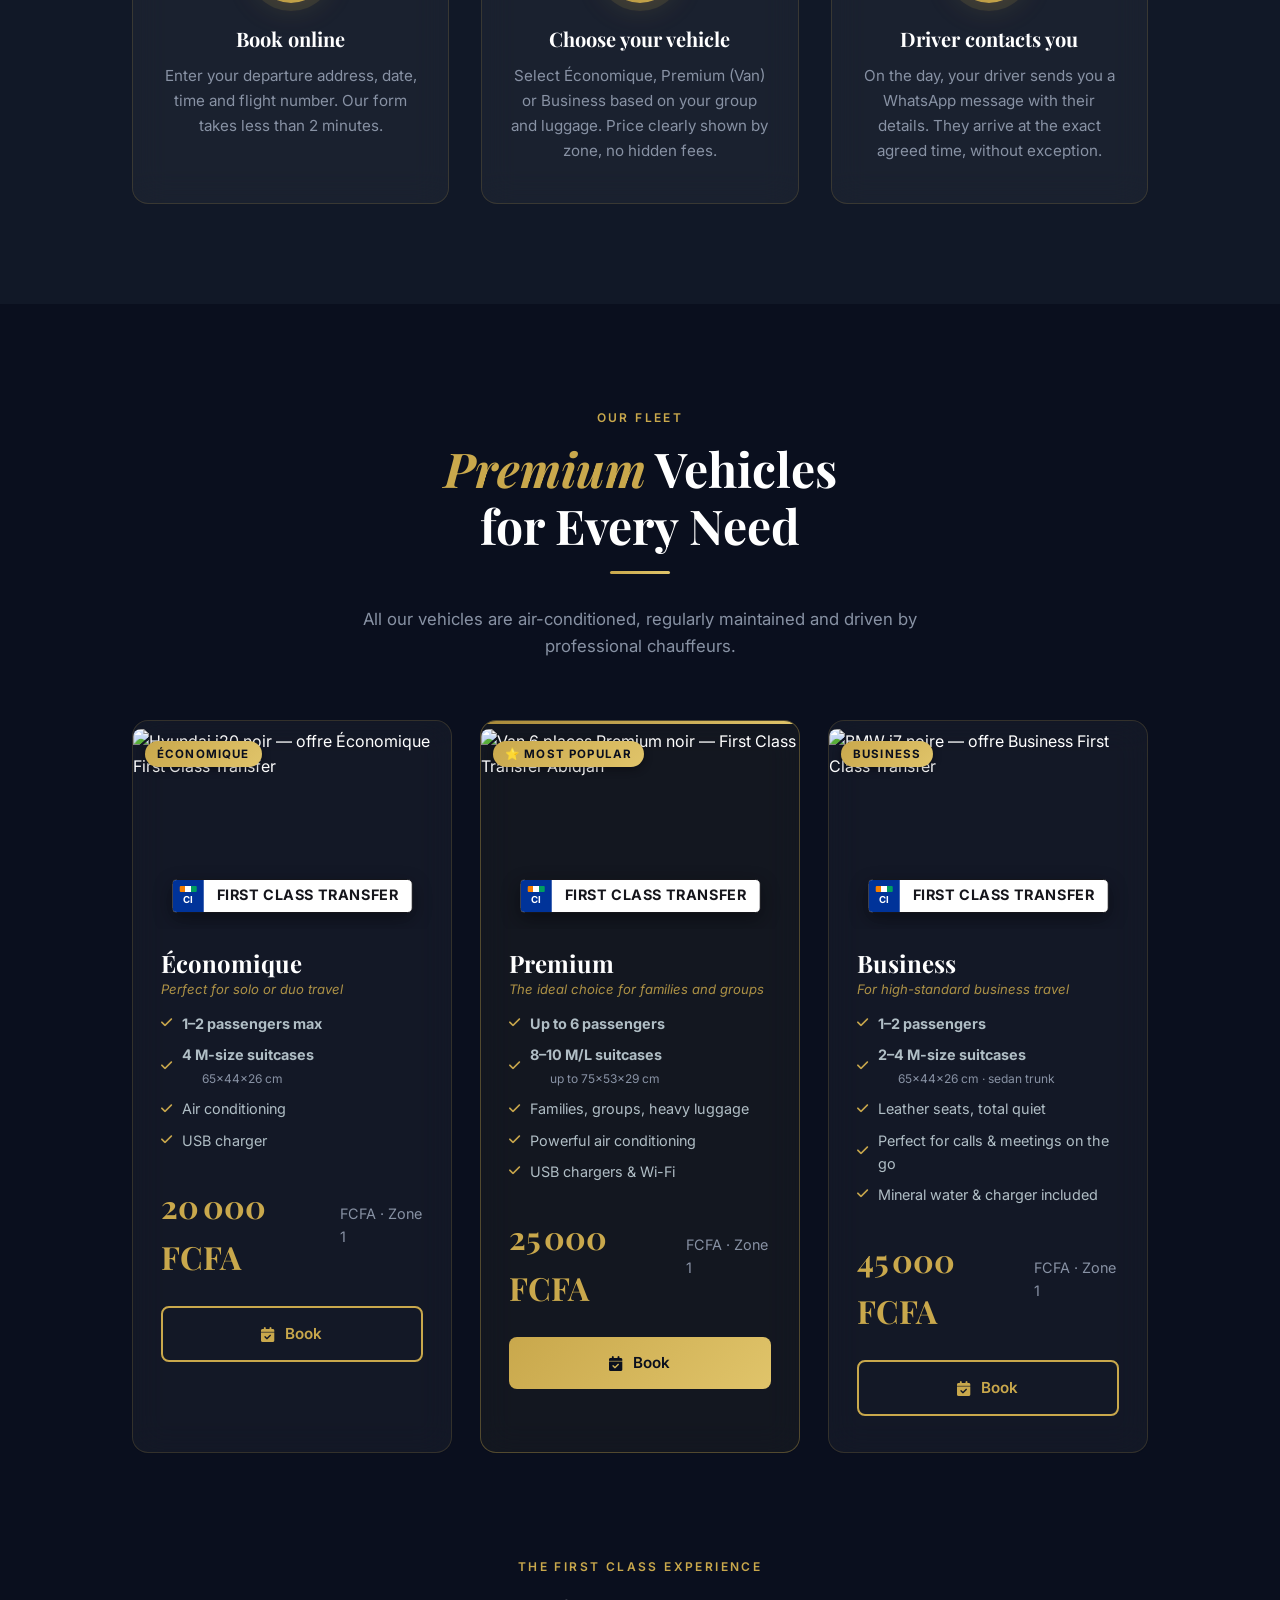
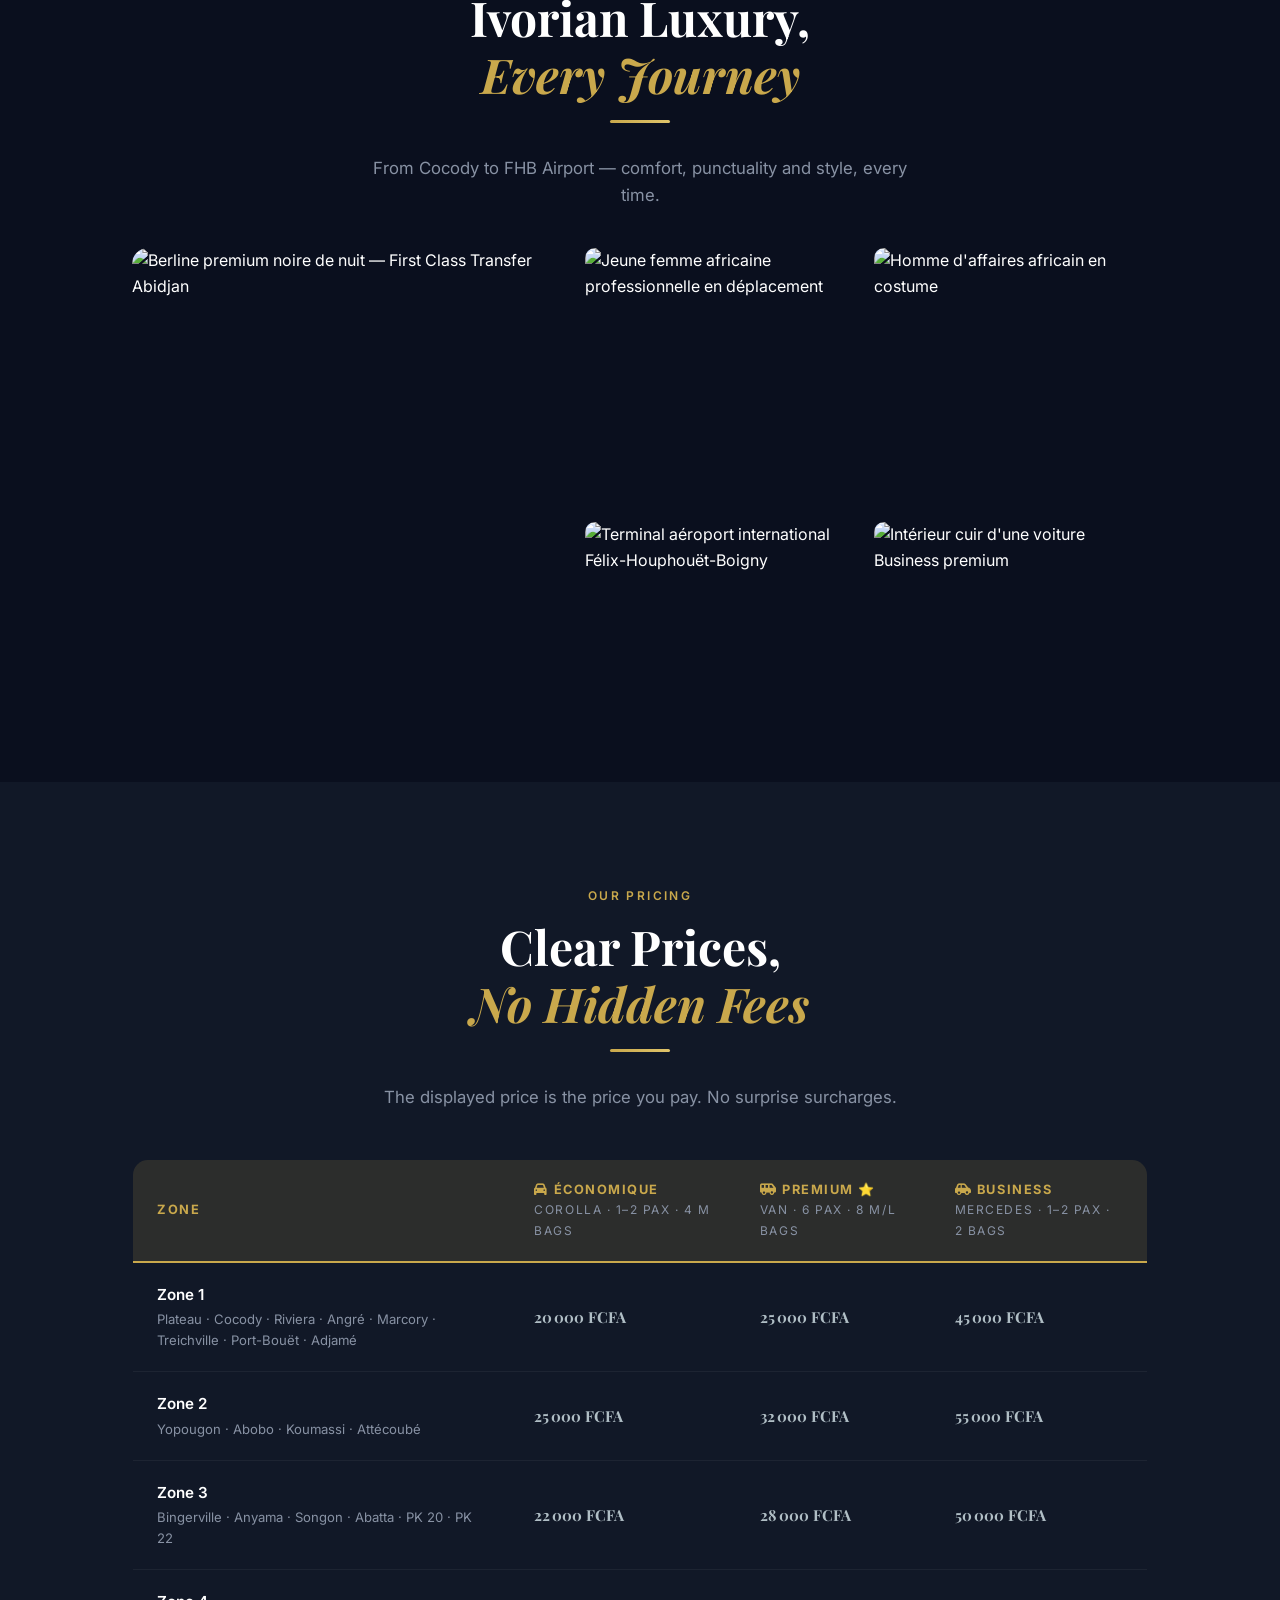
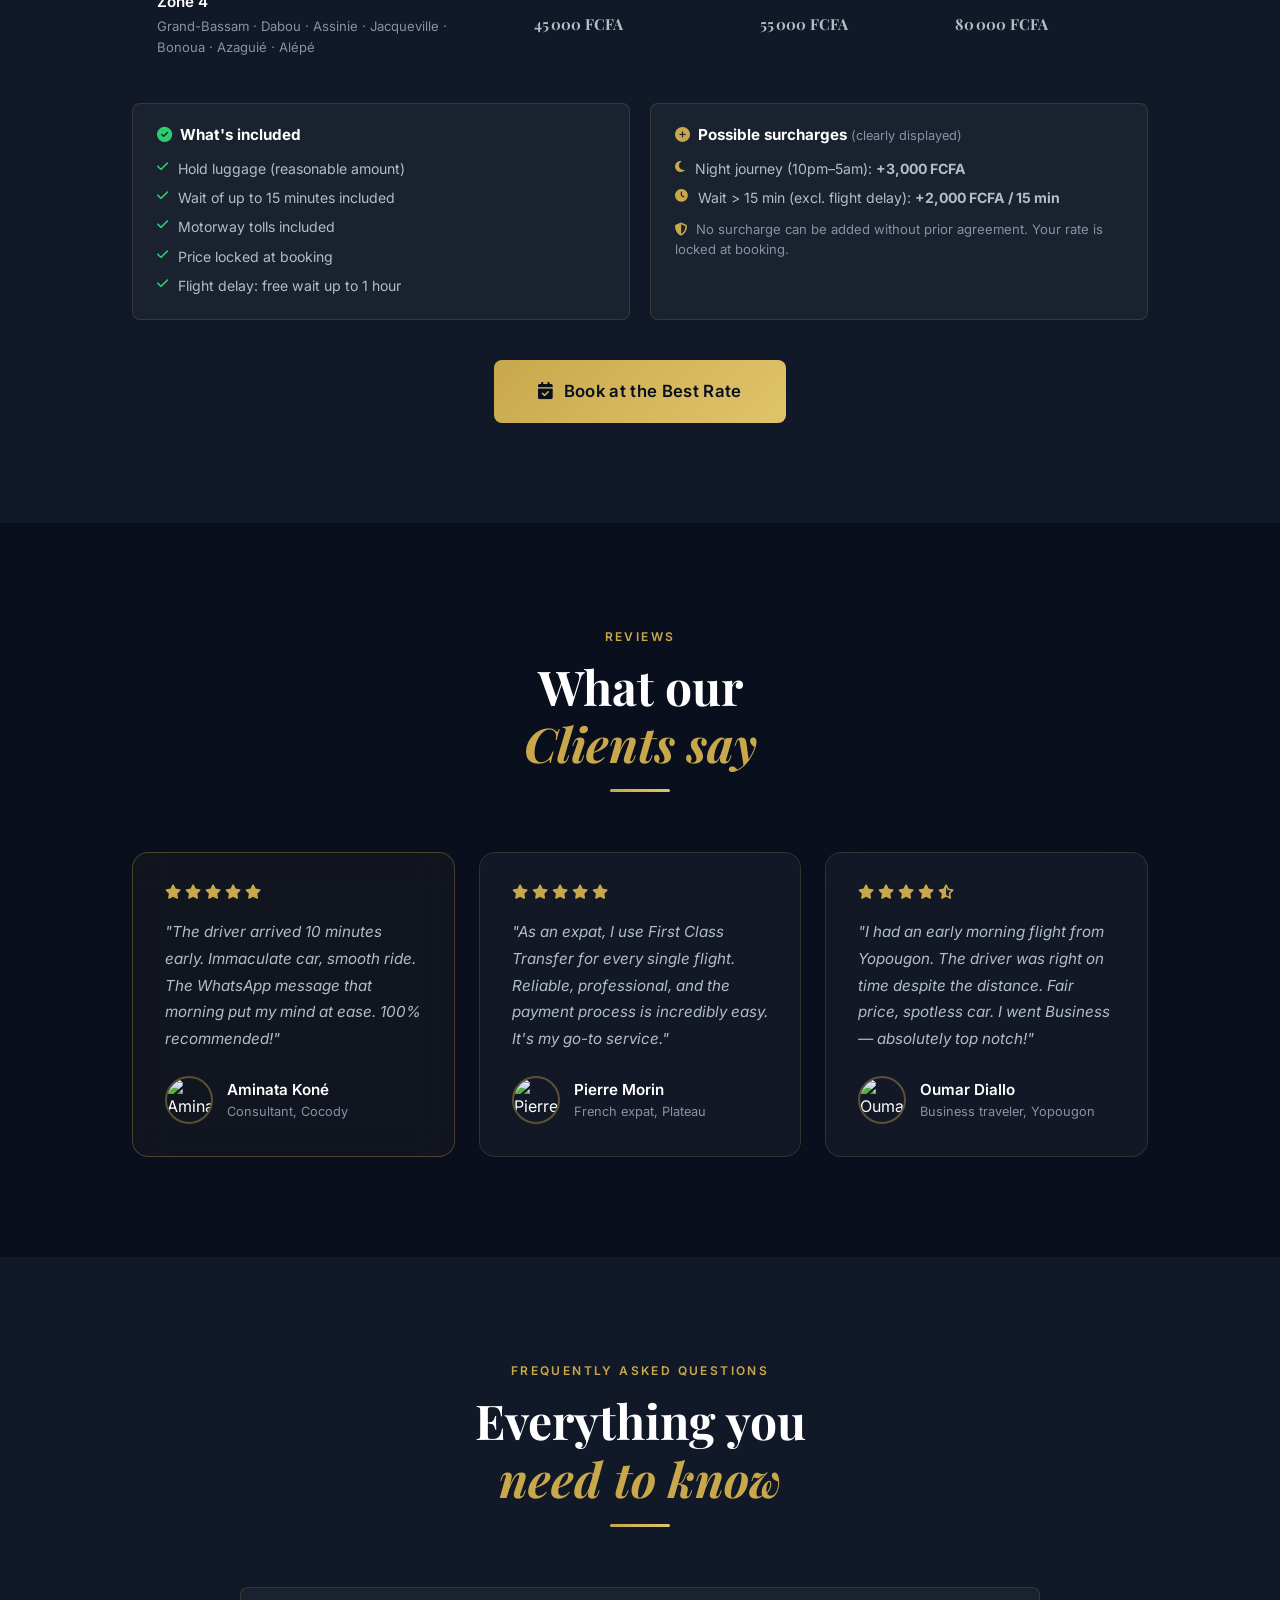
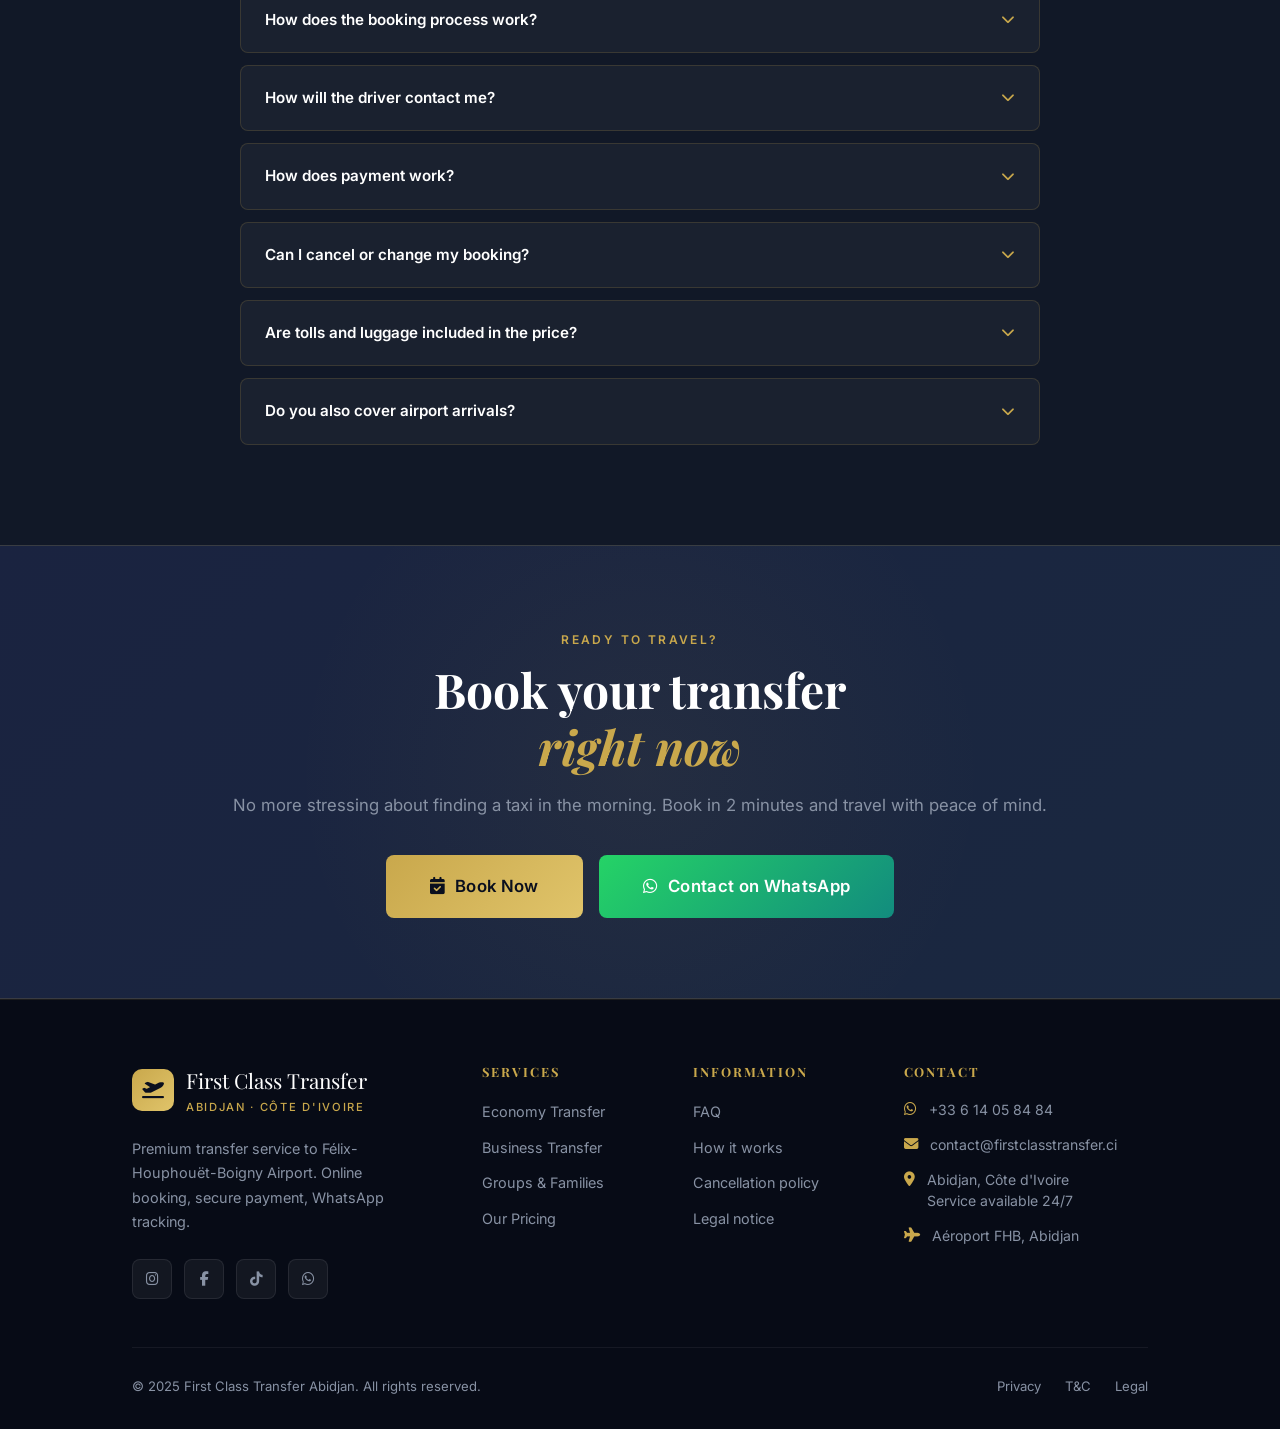
==== commit 72bdddc7: "feat: Blacklane-inspired included perks panel + branded license plates - Add "Inclus dans chaque tra" ====
--- a/index.html
+++ b/index.html
@@ -371,6 +371,10 @@
               loading="lazy"
               class="fleet-photo"
             />
+            <div class="license-plate fleet-plate" aria-hidden="true">
+              <span class="lp-band"><span class="lp-flag"></span>CI</span>
+              <span class="lp-text">First Class Transfer</span>
+            </div>
           </div>
           <h3>Économique</h3>
           <p class="fleet-tagline" data-i18n="fleet_eco_tagline">Idéal pour un voyage solo ou en duo</p>
@@ -400,6 +404,10 @@
               class="fleet-photo"
               style="object-position: center 70%;"
             />
+            <div class="license-plate fleet-plate" aria-hidden="true">
+              <span class="lp-band"><span class="lp-flag"></span>CI</span>
+              <span class="lp-text">First Class Transfer</span>
+            </div>
           </div>
           <h3>Premium</h3>
           <p class="fleet-tagline" data-i18n="fleet_premium_tagline">Le choix idéal pour familles et groupes</p>
@@ -429,6 +437,10 @@
               loading="lazy"
               class="fleet-photo"
             />
+            <div class="license-plate fleet-plate" aria-hidden="true">
+              <span class="lp-band"><span class="lp-flag"></span>CI</span>
+              <span class="lp-text">First Class Transfer</span>
+            </div>
           </div>
           <h3>Business</h3>
           <p class="fleet-tagline" data-i18n="fleet_business_tagline">Pour les déplacements professionnels exigeants</p>
--- a/assets/css/style.css
+++ b/assets/css/style.css
@@ -1704,19 +1704,23 @@
   border-top: 1px solid rgba(255,255,255,0.08);
   display: flex;
   justify-content: space-between;
-  align-items: center;
+  align-items: baseline;
+  flex-wrap: wrap;
+  gap: 4px;
 }
 
 .summary-total .label {
   font-weight: 700;
   font-size: 0.95rem;
+  flex-shrink: 0;
 }
 
 .summary-total .amount {
   font-family: var(--font-heading);
-  font-size: 1.6rem;
+  font-size: 1.25rem;
   color: var(--gold);
   font-weight: 700;
+  text-align: right;
 }
 
 .payment-methods {
@@ -3231,3 +3235,127 @@
   color: #8892a4;
   font-style: italic;
 }
+
+/* =========================================
+   LICENSE PLATE — branded "First Class Transfer"
+   (Blacklane-inspired)
+   ========================================= */
+.license-plate {
+  display: inline-flex;
+  align-items: stretch;
+  height: 34px;
+  background: #ffffff;
+  border-radius: 5px;
+  border: 1.5px solid #15151b;
+  overflow: hidden;
+  font-family: var(--font-body);
+  box-shadow: 0 6px 18px rgba(0,0,0,0.4);
+  line-height: 1;
+  user-select: none;
+}
+.lp-band {
+  display: flex;
+  flex-direction: column;
+  align-items: center;
+  justify-content: center;
+  gap: 3px;
+  background: #003399;
+  color: #ffffff;
+  font-size: 0.6rem;
+  font-weight: 700;
+  letter-spacing: 0.02em;
+  padding: 0 7px;
+}
+.lp-flag {
+  width: 17px;
+  height: 6px;
+  border-radius: 1px;
+  background: linear-gradient(to right,
+    #f77f00 0 33.34%,
+    #ffffff 33.34% 66.67%,
+    #009e60 66.67% 100%);
+}
+.lp-text {
+  display: flex;
+  align-items: center;
+  padding: 0 13px;
+  font-weight: 700;
+  letter-spacing: 0.04em;
+  color: #15151b;
+  font-size: 0.9rem;
+  text-transform: uppercase;
+  white-space: nowrap;
+}
+
+/* Plate overlaid on fleet photos */
+.fleet-plate {
+  position: absolute;
+  left: 50%;
+  bottom: 16px;
+  transform: translateX(-50%);
+  z-index: 3;
+}
+
+@media (max-width: 480px) {
+  .license-plate { height: 30px; }
+  .lp-text { font-size: 0.78rem; padding: 0 10px; }
+  .lp-flag { width: 14px; }
+}
+
+/* =========================================
+   "WHAT'S INCLUDED" PANEL — every booking
+   (Blacklane-inspired "Ce qui est inclu")
+   ========================================= */
+.included-panel {
+  background: rgba(255,255,255,0.025);
+  border: 1px solid rgba(201,168,76,0.2);
+  border-radius: var(--radius-sm);
+  padding: 20px 22px;
+  margin-bottom: 24px;
+}
+.included-panel-title {
+  display: flex;
+  align-items: center;
+  gap: 8px;
+  font-size: 0.8rem;
+  letter-spacing: 0.12em;
+  text-transform: uppercase;
+  color: var(--gold);
+  font-weight: 700;
+  margin: 0;
+}
+.included-panel-sub {
+  font-size: 0.82rem;
+  color: var(--text-muted);
+  margin: 6px 0 0;
+}
+.included-grid {
+  display: grid;
+  grid-template-columns: repeat(3, 1fr);
+  gap: 16px 14px;
+  margin-top: 18px;
+}
+.included-item {
+  display: flex;
+  gap: 10px;
+  align-items: flex-start;
+}
+.included-item i {
+  color: var(--gold);
+  font-size: 1.05rem;
+  width: 22px;
+  text-align: center;
+  margin-top: 2px;
+  flex-shrink: 0;
+}
+.included-item span {
+  font-size: 0.82rem;
+  color: var(--text-secondary);
+  line-height: 1.45;
+}
+@media (max-width: 640px) {
+  .included-grid { grid-template-columns: repeat(2, 1fr); }
+}
+@media (max-width: 380px) {
+  .included-grid { grid-template-columns: 1fr; }
+}
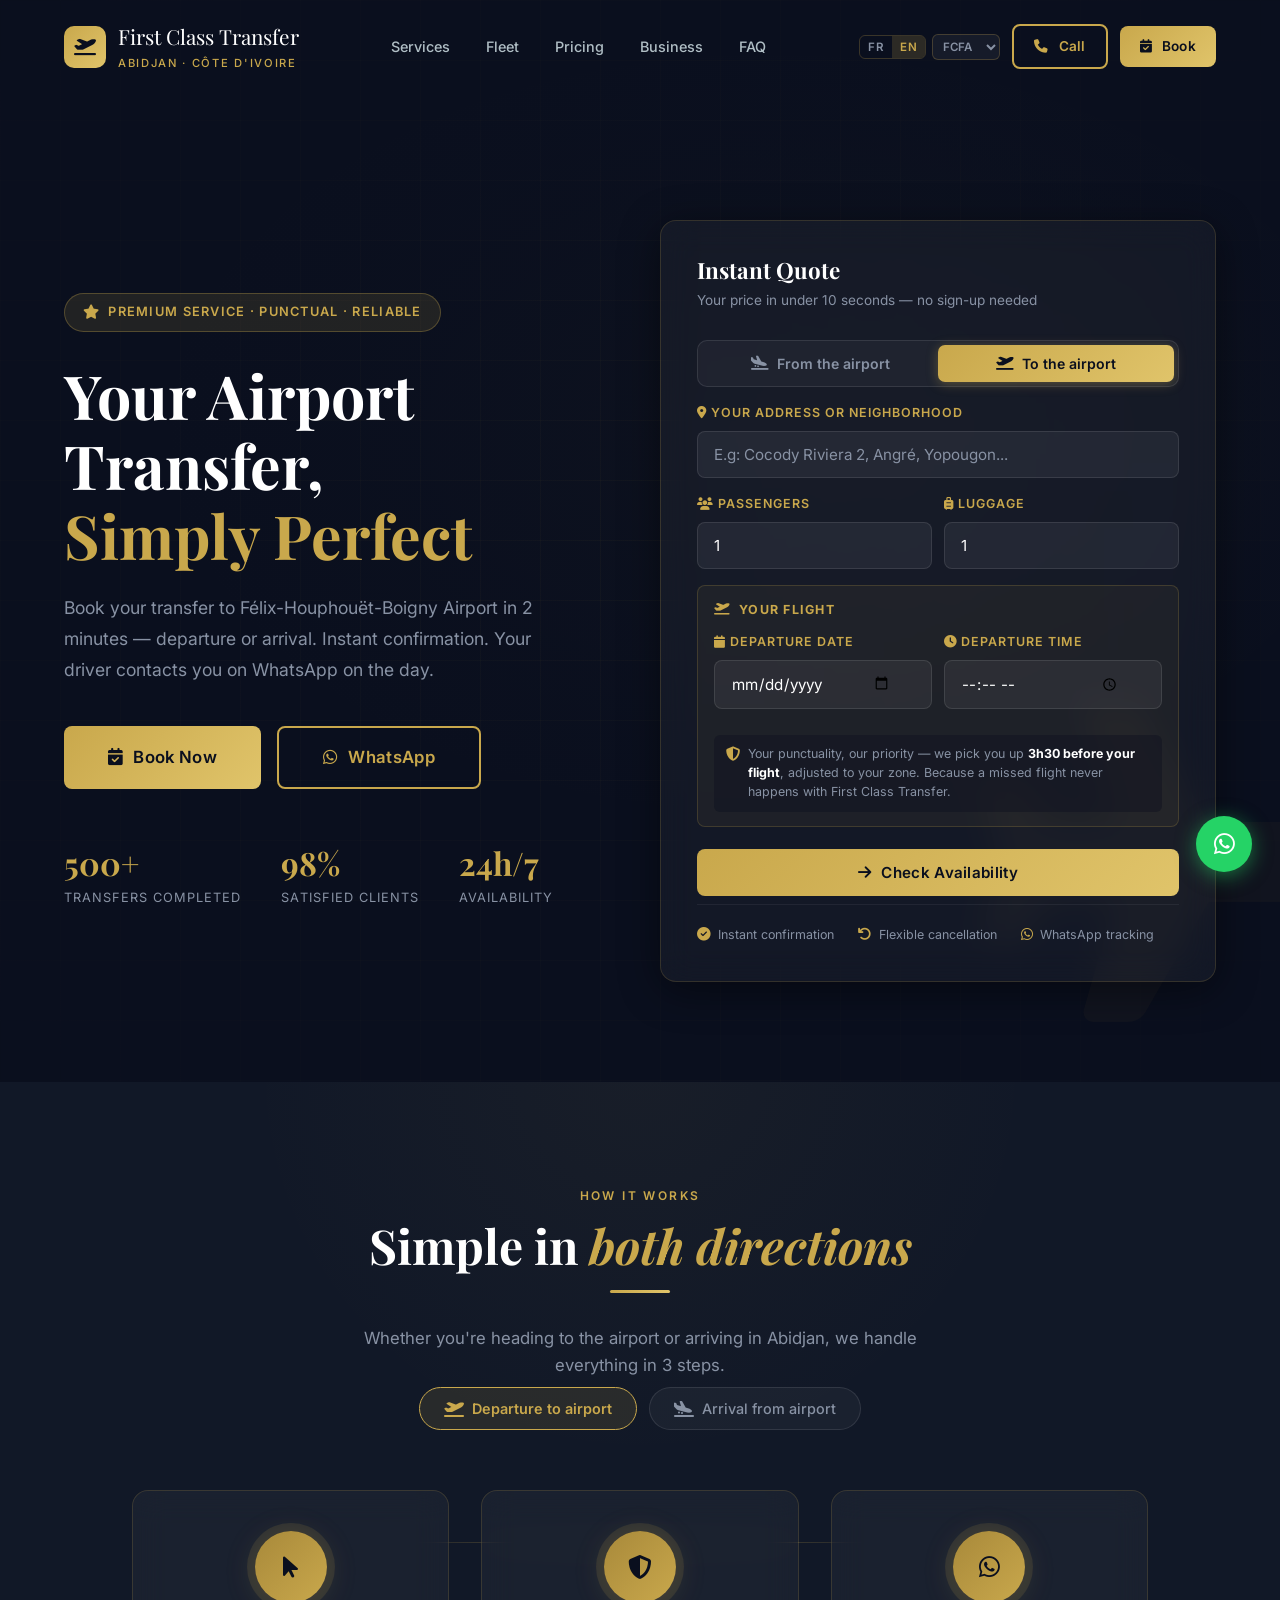
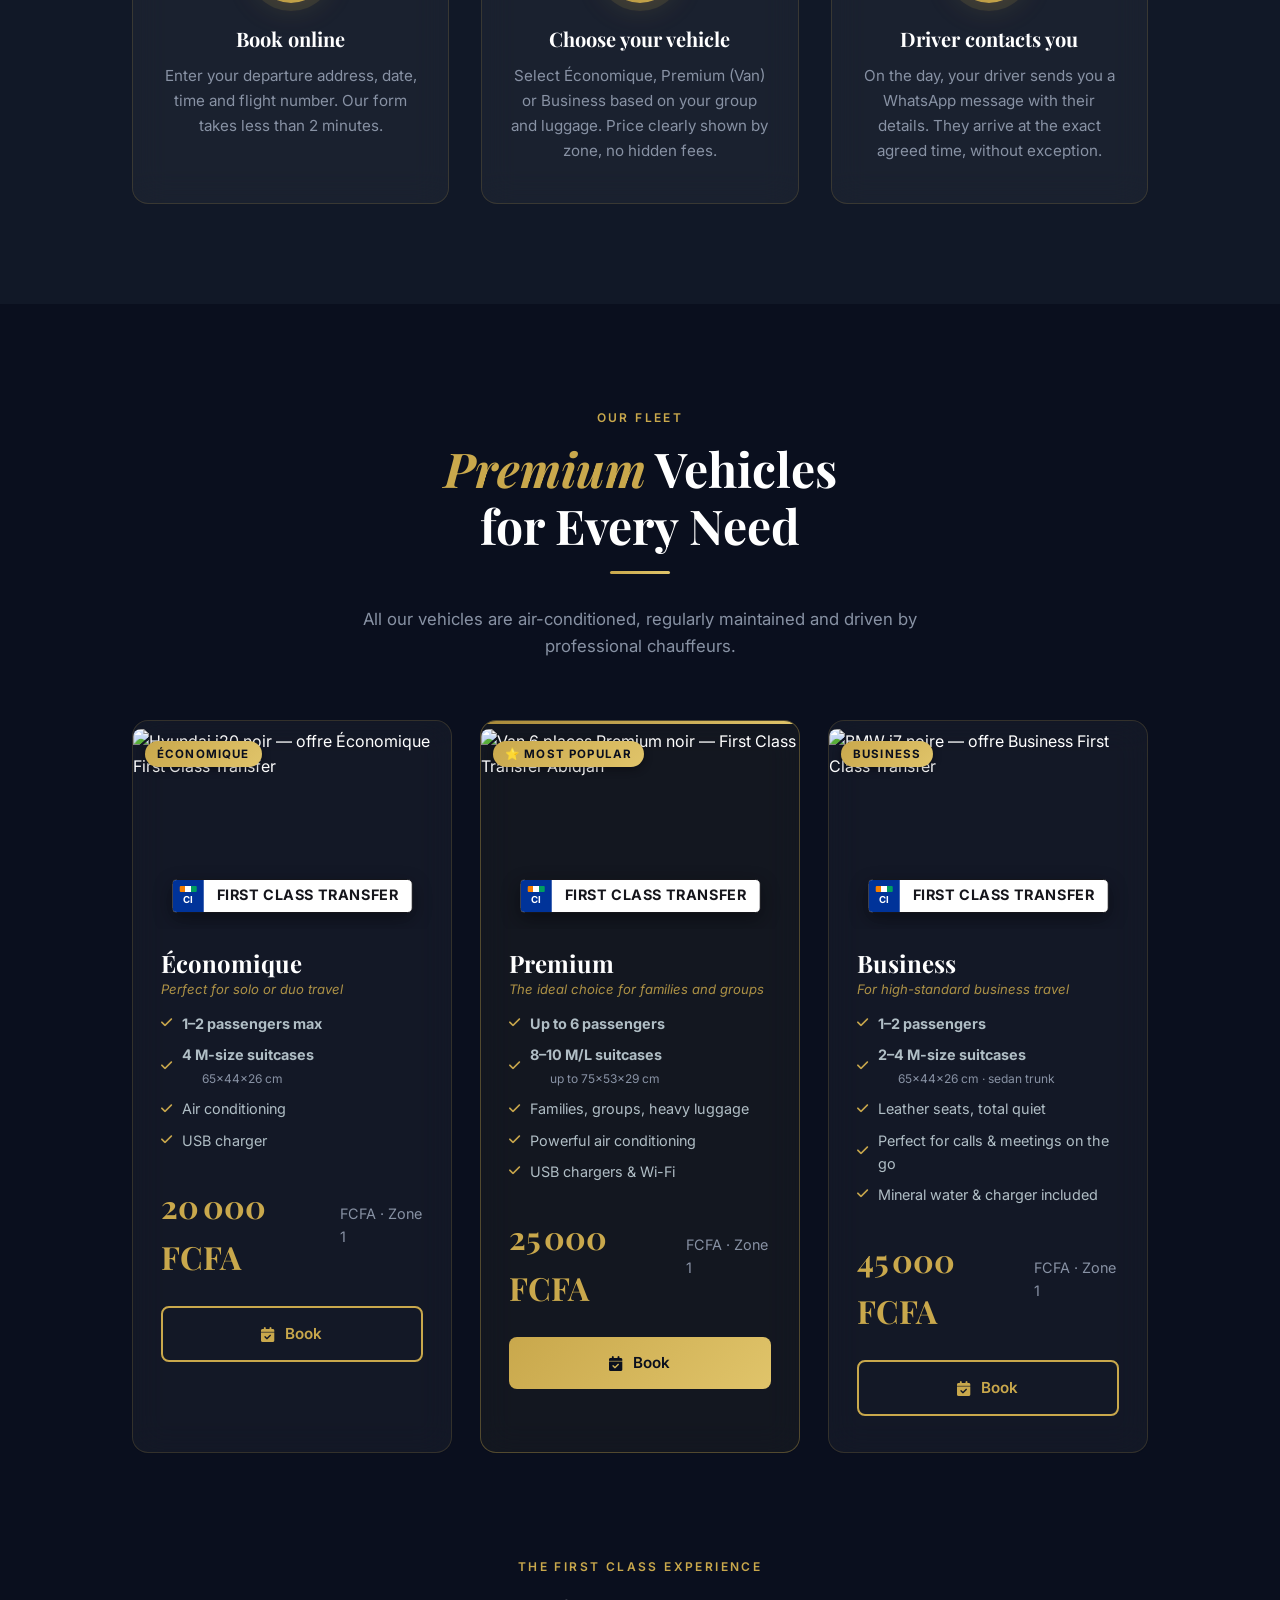
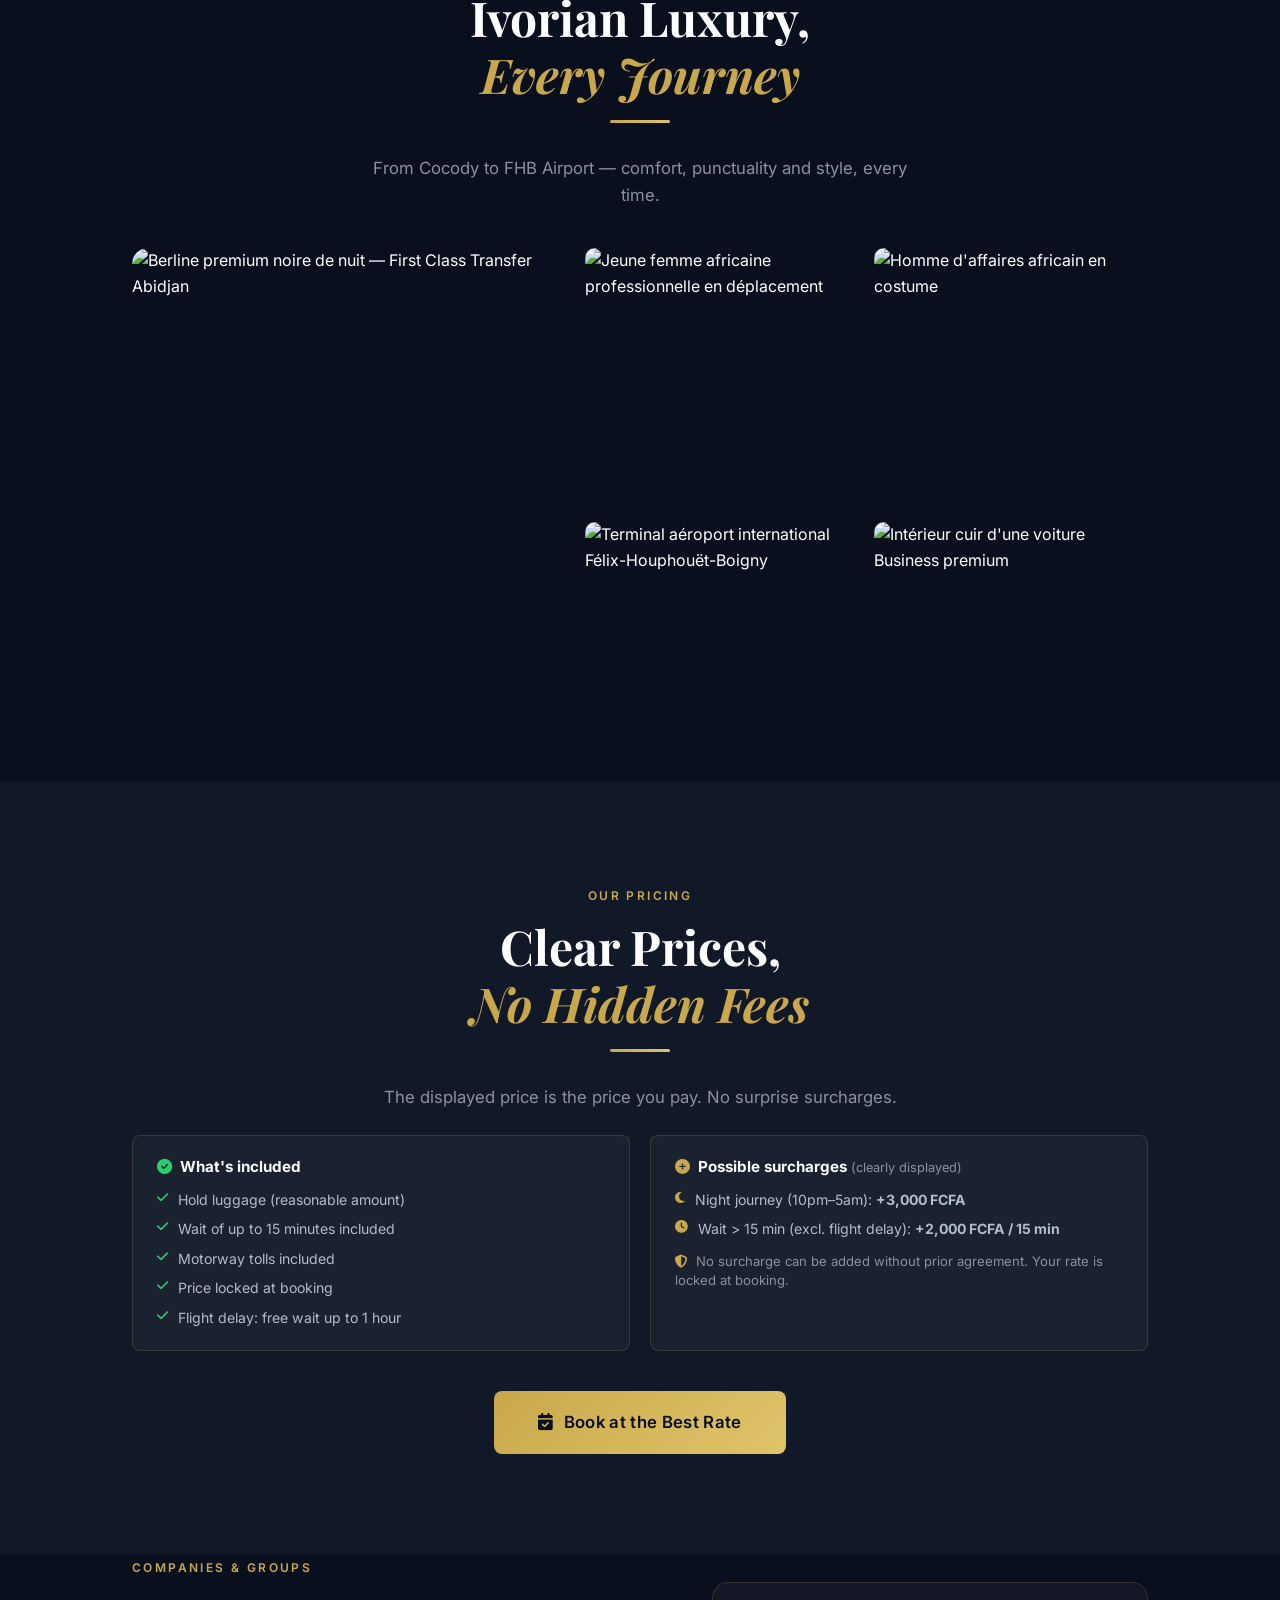
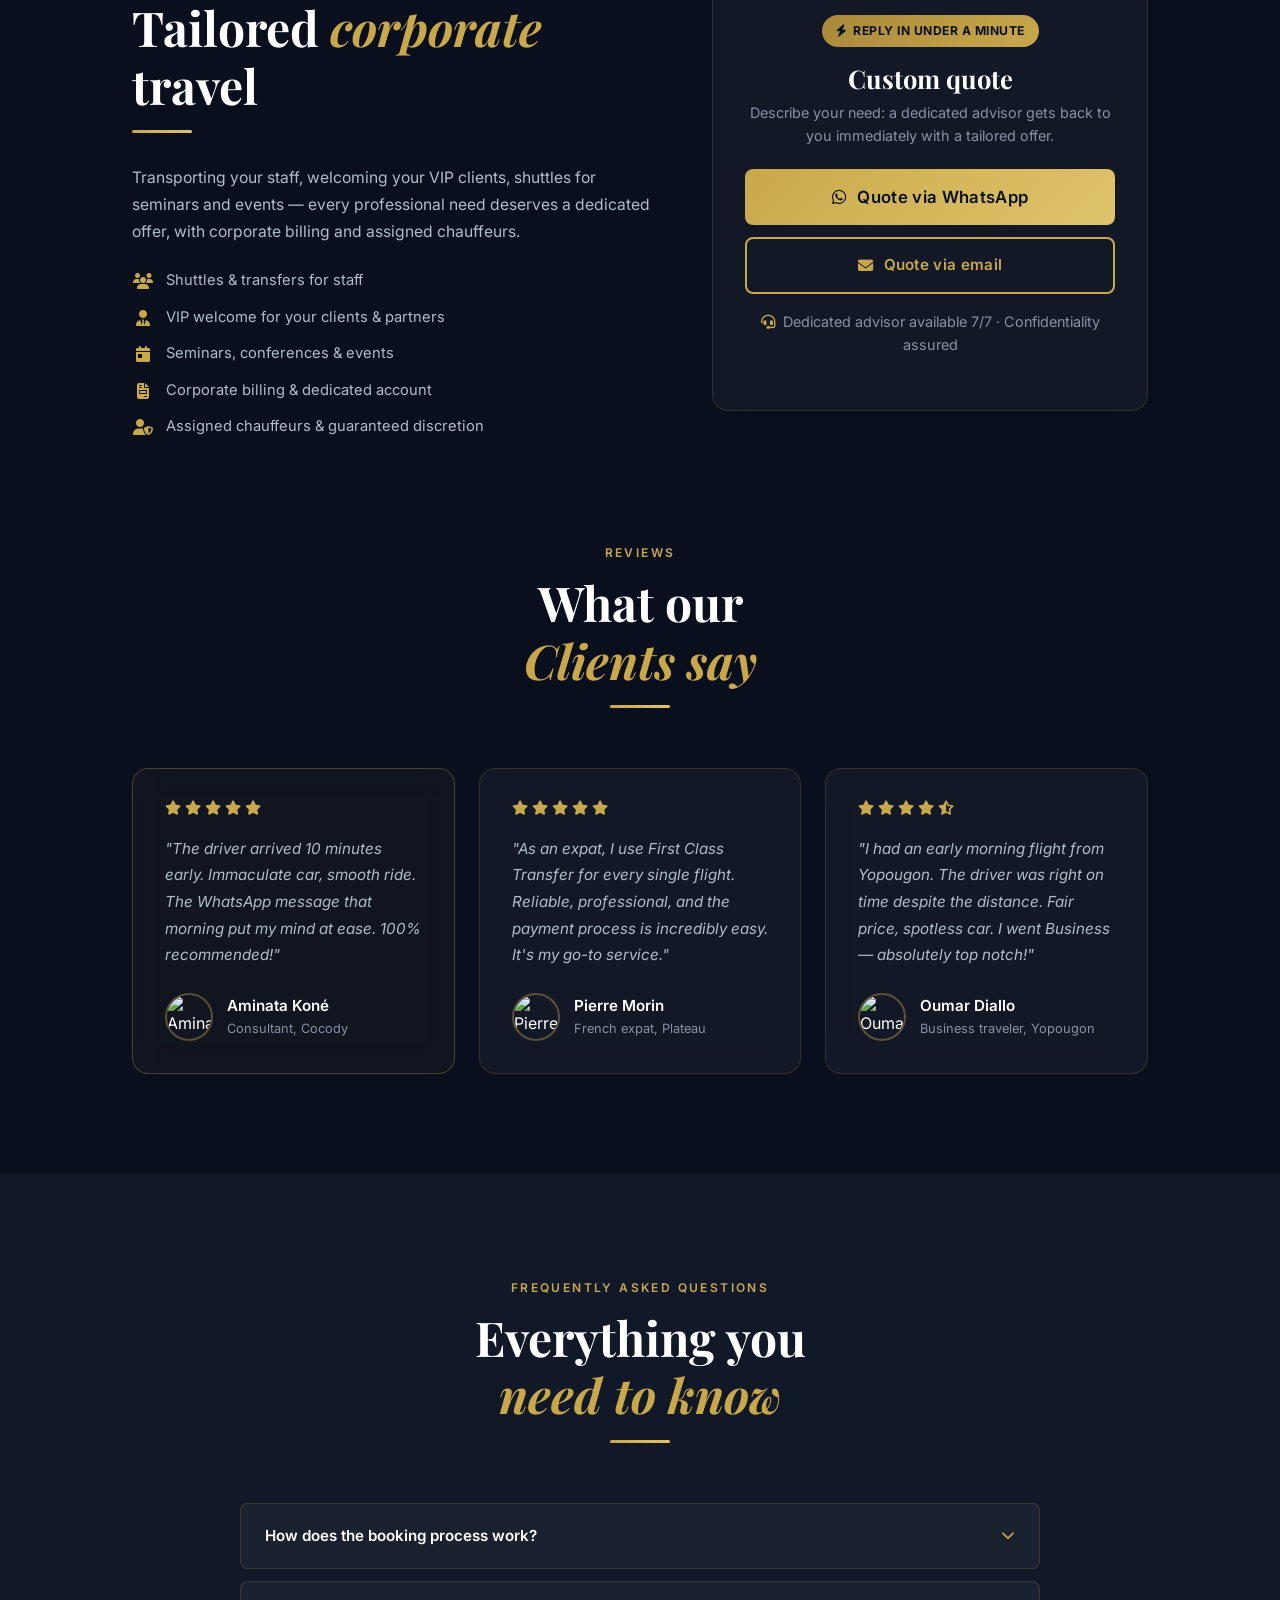
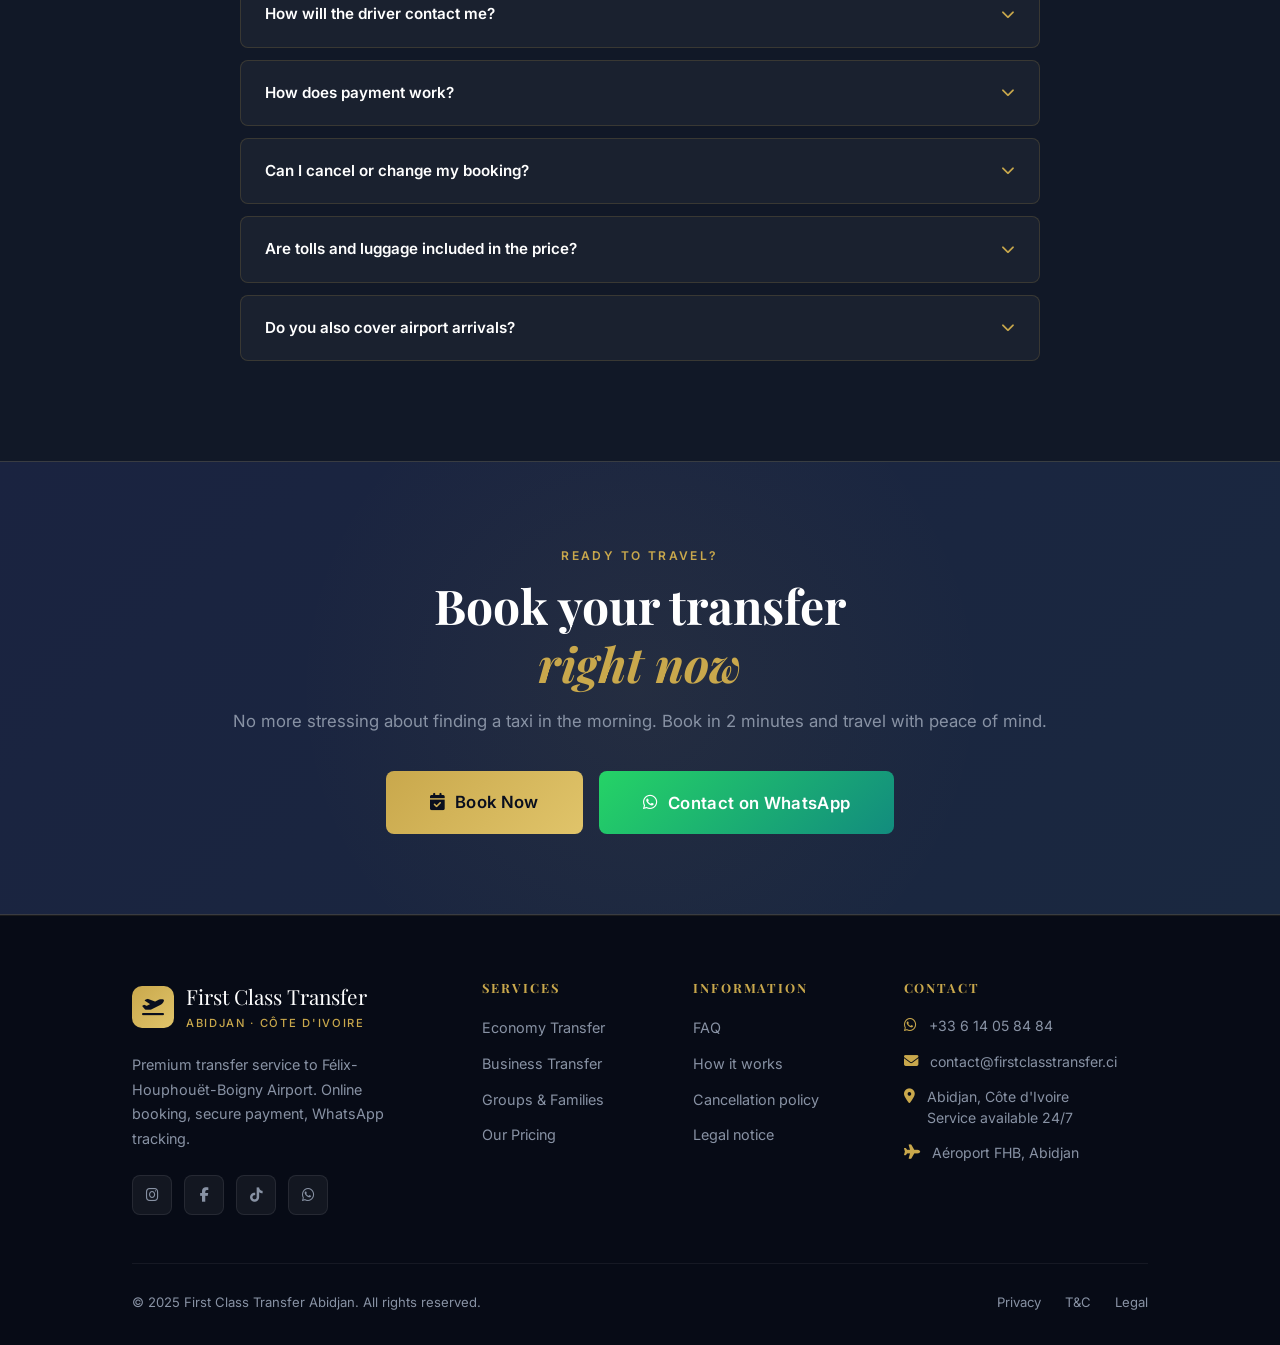
==== commit 579ee8af: "feat: remove zones pricing table + add corporate custom-quote section - Remove the per-zone pricing " ====
--- a/index.html
+++ b/index.html
@@ -97,6 +97,7 @@
         <li><a href="#services" data-i18n="nav_services">Services</a></li>
         <li><a href="#fleet" data-i18n="nav_fleet">Flotte</a></li>
         <li><a href="#pricing" data-i18n="nav_pricing">Tarifs</a></li>
+        <li><a href="#entreprises" data-i18n="nav_corporate">Entreprises</a></li>
         <li><a href="#faq" data-i18n="nav_faq">FAQ</a></li>
       </ul>
 
@@ -121,6 +122,7 @@
     <a href="#services" data-i18n="nav_services">Services</a>
     <a href="#fleet" data-i18n="nav_fleet">Flotte</a>
     <a href="#pricing" data-i18n="nav_pricing">Tarifs</a>
+    <a href="#entreprises" data-i18n="nav_corporate">Entreprises</a>
     <a href="#faq" data-i18n="nav_faq">FAQ</a>
     <a href="booking.html" class="btn btn-primary" data-i18n="nav_book_now">Réserver Maintenant</a>
     <div class="i18n-switcher-mobile" id="i18n-switcher-mobile-index"></div>
@@ -549,55 +551,6 @@
       </div>
 
       <div class="animate-on-scroll">
-        <table class="pricing-table" role="table" aria-label="Tableau des tarifs par zone">
-          <thead>
-            <tr>
-              <th scope="col" data-i18n="pr_col_zone">Zone</th>
-              <th scope="col"><i class="fas fa-car"></i> Économique<br><small style="font-weight:400;font-size:0.75rem;color:var(--text-muted)" data-i18n="pr_eco_desc">Corolla · 1–2 pax · 4 val. taille M</small></th>
-              <th scope="col"><i class="fas fa-van-shuttle"></i> Premium ⭐<br><small style="font-weight:400;font-size:0.75rem;color:var(--text-muted)" data-i18n="pr_premium_desc">Van · 6 pax · 8 val. M/L</small></th>
-              <th scope="col"><i class="fas fa-car-side"></i> Business<br><small style="font-weight:400;font-size:0.75rem;color:var(--text-muted)" data-i18n="pr_business_desc">Mercedes · 1–2 pax · 2 valises</small></th>
-            </tr>
-          </thead>
-          <tbody>
-            <tr>
-              <td>
-                <div class="zone-name">Zone 1</div>
-                <div class="zone-areas" data-i18n="pr_zone1_areas">Plateau · Cocody · Riviera · Angré · Marcory · Treichville · Port-Bouët · Adjamé</div>
-              </td>
-              <td class="price-cell" data-label="🚗 Économique" data-price-fcfa="20000">20 000 FCFA</td>
-              <td class="price-cell" data-label="🚐 Premium" data-price-fcfa="25000">25 000 FCFA</td>
-              <td class="price-cell" data-label="🚙 Business" data-price-fcfa="45000">45 000 FCFA</td>
-            </tr>
-            <tr>
-              <td>
-                <div class="zone-name">Zone 2</div>
-                <div class="zone-areas" data-i18n="pr_zone2_areas">Yopougon · Abobo · Koumassi · Attécoubé</div>
-              </td>
-              <td class="price-cell" data-label="🚗 Économique" data-price-fcfa="25000">25 000 FCFA</td>
-              <td class="price-cell" data-label="🚐 Premium" data-price-fcfa="32000">32 000 FCFA</td>
-              <td class="price-cell" data-label="🚙 Business" data-price-fcfa="55000">55 000 FCFA</td>
-            </tr>
-            <tr>
-              <td>
-                <div class="zone-name">Zone 3</div>
-                <div class="zone-areas" data-i18n="pr_zone3_areas">Bingerville · Anyama · Songon · Abatta · PK 20 · PK 22</div>
-              </td>
-              <td class="price-cell" data-label="🚗 Économique" data-price-fcfa="22000">22 000 FCFA</td>
-              <td class="price-cell" data-label="🚐 Premium" data-price-fcfa="28000">28 000 FCFA</td>
-              <td class="price-cell" data-label="🚙 Business" data-price-fcfa="50000">50 000 FCFA</td>
-            </tr>
-            <tr>
-              <td>
-                <div class="zone-name">Zone 4</div>
-                <div class="zone-areas" data-i18n="pr_zone4_areas">Grand-Bassam · Dabou · Assinie · Jacqueville · Bonoua · Azaguié · Alépé</div>
-              </td>
-              <td class="price-cell" data-label="🚗 Économique" data-price-fcfa="45000">45 000 FCFA</td>
-              <td class="price-cell" data-label="🚐 Premium" data-price-fcfa="55000">55 000 FCFA</td>
-              <td class="price-cell" data-label="🚙 Business" data-price-fcfa="80000">80 000 FCFA</td>
-            </tr>
-          </tbody>
-        </table>
-
         <!-- Included / Supplements grid -->
         <div class="pricing-extras-grid">
           <!-- What's included -->
@@ -631,6 +584,42 @@
           <i class="fas fa-calendar-check"></i>
           <span data-i18n="pr_book_btn">Réserver au Meilleur Tarif</span>
         </a>
+      </div>
+    </div>
+  </section>
+
+  <!-- =================== CORPORATE / BUSINESS TRAVEL =================== -->
+  <section class="corporate" id="entreprises" aria-labelledby="corp-title">
+    <div class="container">
+      <div class="corporate-grid animate-on-scroll">
+
+        <div class="corporate-intro">
+          <span class="section-label" data-i18n="corp_label">Entreprises &amp; Groupes</span>
+          <h2 class="section-title" id="corp-title" data-i18n-html="corp_title">Déplacements <em class="gold">d'entreprise</em> sur mesure</h2>
+          <div class="gold-line corp-line"></div>
+          <p class="corporate-desc" data-i18n="corp_desc">Transport de votre personnel, accueil de vos clients VIP, navettes pour séminaires et événements — chaque besoin professionnel mérite une offre dédiée, avec facturation entreprise et chauffeurs attitrés.</p>
+          <ul class="corporate-features">
+            <li><i class="fas fa-users"></i> <span data-i18n="corp_feat1">Navettes &amp; transferts pour le personnel</span></li>
+            <li><i class="fas fa-user-tie"></i> <span data-i18n="corp_feat2">Accueil VIP de vos clients &amp; partenaires</span></li>
+            <li><i class="fas fa-calendar-day"></i> <span data-i18n="corp_feat3">Séminaires, congrès &amp; événements</span></li>
+            <li><i class="fas fa-file-invoice"></i> <span data-i18n="corp_feat4">Facturation entreprise &amp; compte dédié</span></li>
+            <li><i class="fas fa-user-shield"></i> <span data-i18n="corp_feat5">Chauffeurs attitrés &amp; discrétion garantie</span></li>
+          </ul>
+        </div>
+
+        <div class="corporate-cta-card glass-card">
+          <div class="corp-badge"><i class="fas fa-bolt"></i> <span data-i18n="corp_promise">Réponse en moins d'une minute</span></div>
+          <h3 data-i18n="corp_card_title">Devis personnalisé</h3>
+          <p data-i18n="corp_card_sub">Décrivez votre besoin : un conseiller dédié vous recontacte immédiatement avec une offre adaptée.</p>
+          <button class="btn btn-primary btn-lg" style="width:100%;justify-content:center;" data-whatsapp="Bonjour First Class Transfer, je représente une entreprise et je souhaite un devis personnalisé pour des déplacements de personnel / clients. Mon besoin : ">
+            <i class="fab fa-whatsapp"></i> <span data-i18n="corp_cta_wa">Devis sur WhatsApp</span>
+          </button>
+          <a class="btn btn-outline" style="width:100%;justify-content:center;margin-top:12px;" href="mailto:contact@firstclasstransfer.ci?subject=Demande%20de%20devis%20entreprise&body=Bonjour%2C%0A%0AJe%20souhaite%20un%20devis%20personnalis%C3%A9%20pour%20des%20d%C3%A9placements%20d%27entreprise.%0A%0ASoci%C3%A9t%C3%A9%20%3A%0ANombre%20de%20passagers%20%3A%0ATrajet(s)%20%3A%0ADates%20%2F%20fr%C3%A9quence%20%3A%0A%0AMerci.">
+            <i class="fas fa-envelope"></i> <span data-i18n="corp_cta_email">Devis par email</span>
+          </a>
+          <p class="corp-note"><i class="fas fa-headset"></i> <span data-i18n="corp_note">Conseiller dédié disponible 7j/7 · Confidentialité assurée</span></p>
+        </div>
+
       </div>
     </div>
   </section>
--- a/assets/css/style.css
+++ b/assets/css/style.css
@@ -3359,3 +3359,92 @@
 @media (max-width: 380px) {
   .included-grid { grid-template-columns: 1fr; }
 }
+
+/* =========================================
+   CORPORATE / BUSINESS TRAVEL SECTION
+   ========================================= */
+.corporate {
+  padding: var(--section-py) 0;
+  background: var(--navy);
+}
+.corporate-grid {
+  display: grid;
+  grid-template-columns: 1.1fr 0.9fr;
+  gap: 48px;
+  align-items: center;
+}
+.corporate-intro .section-title {
+  text-align: left;
+  margin-top: 10px;
+}
+.corp-line {
+  margin-left: 0;
+}
+.corporate-desc {
+  color: var(--text-secondary);
+  font-size: 0.98rem;
+  line-height: 1.7;
+  margin: 18px 0 24px;
+}
+.corporate-features {
+  list-style: none;
+  display: grid;
+  gap: 13px;
+  padding: 0;
+  margin: 0;
+}
+.corporate-features li {
+  display: flex;
+  gap: 12px;
+  align-items: center;
+  color: var(--text-secondary);
+  font-size: 0.92rem;
+}
+.corporate-features i {
+  color: var(--gold);
+  width: 22px;
+  text-align: center;
+  font-size: 1rem;
+  flex-shrink: 0;
+}
+.corporate-cta-card {
+  padding: 32px;
+  text-align: center;
+}
+.corp-badge {
+  display: inline-flex;
+  align-items: center;
+  gap: 6px;
+  background: linear-gradient(135deg, var(--gold-dark), var(--gold));
+  color: var(--navy);
+  font-weight: 700;
+  font-size: 0.76rem;
+  padding: 6px 14px;
+  border-radius: 20px;
+  margin-bottom: 16px;
+  text-transform: uppercase;
+  letter-spacing: 0.04em;
+}
+.corporate-cta-card h3 {
+  font-size: 1.6rem;
+  margin-bottom: 8px;
+  color: var(--white);
+}
+.corporate-cta-card > p {
+  color: var(--text-muted);
+  font-size: 0.9rem;
+  line-height: 1.6;
+  margin-bottom: 22px;
+}
+.corp-note {
+  margin-top: 16px;
+  font-size: 0.8rem;
+  color: var(--text-muted);
+}
+.corp-note i {
+  color: var(--gold);
+  margin-right: 4px;
+}
+@media (max-width: 860px) {
+  .corporate-grid { grid-template-columns: 1fr; gap: 32px; }
+}
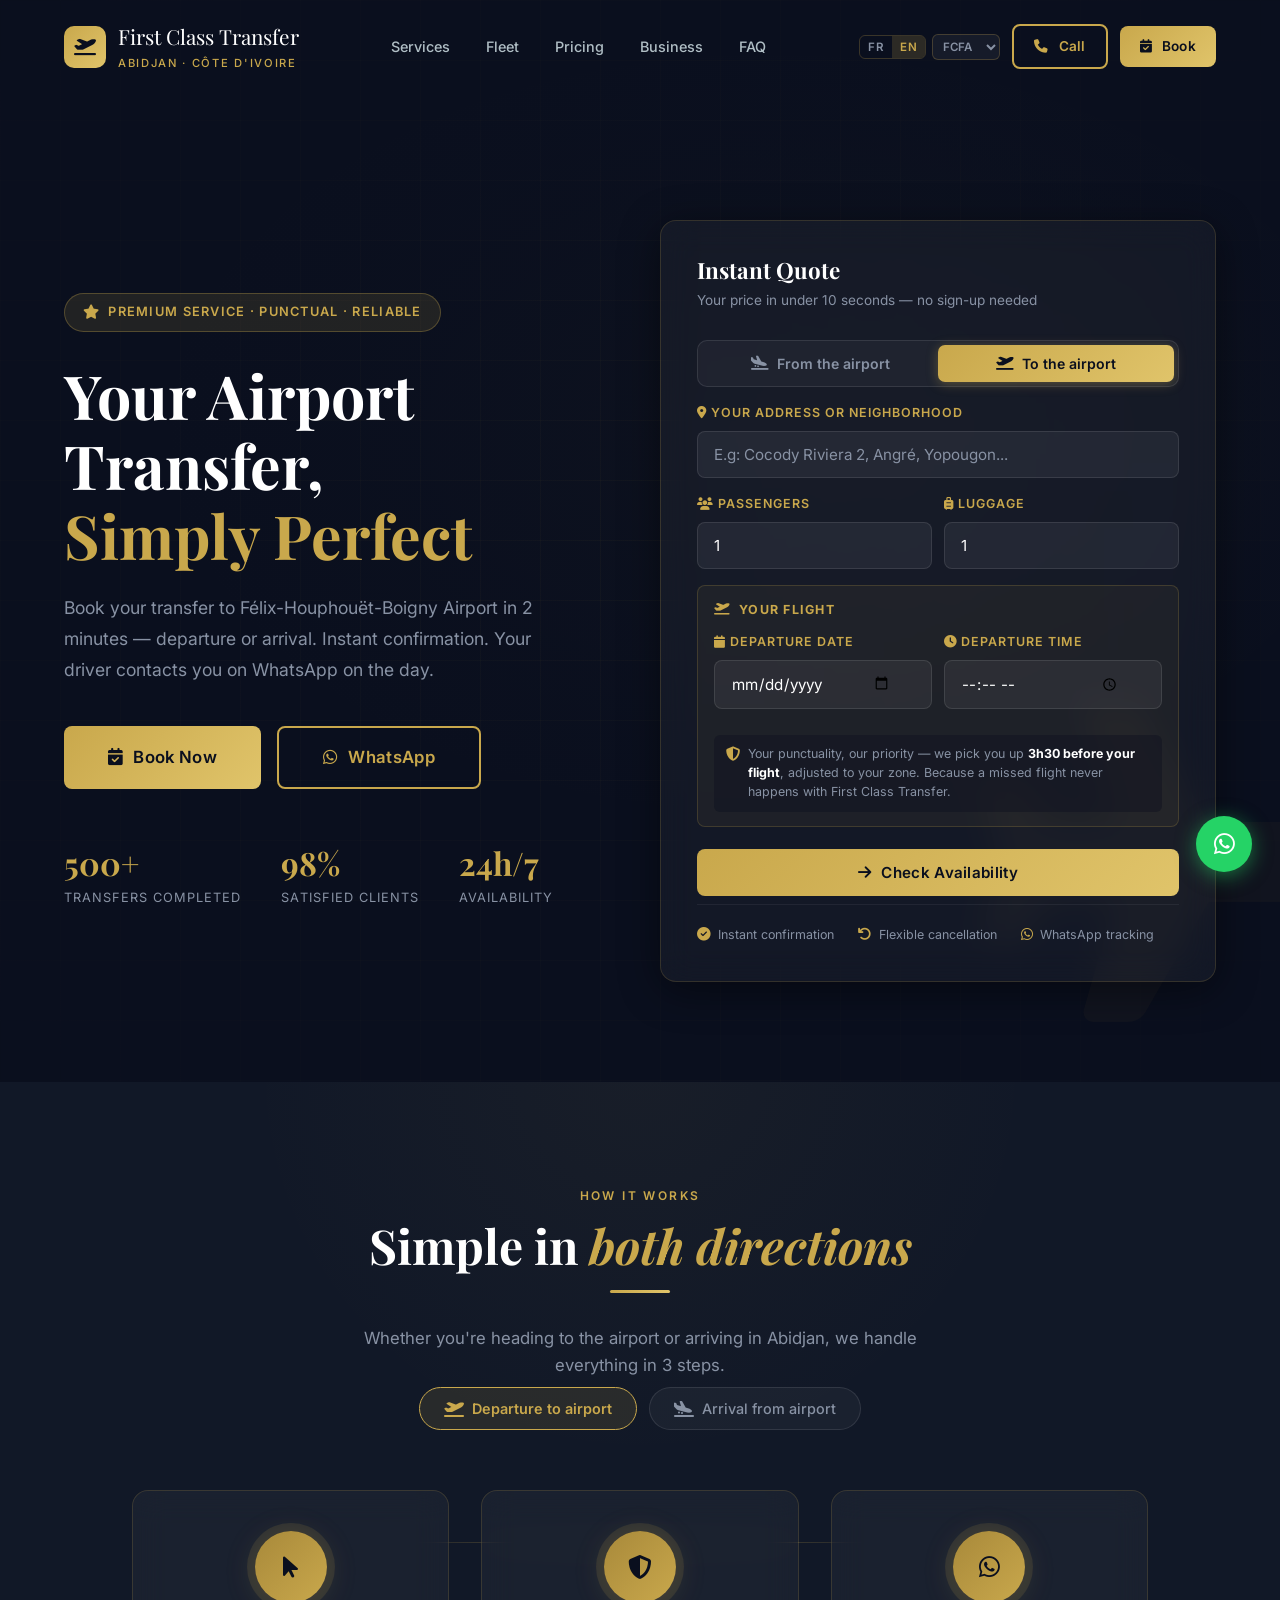
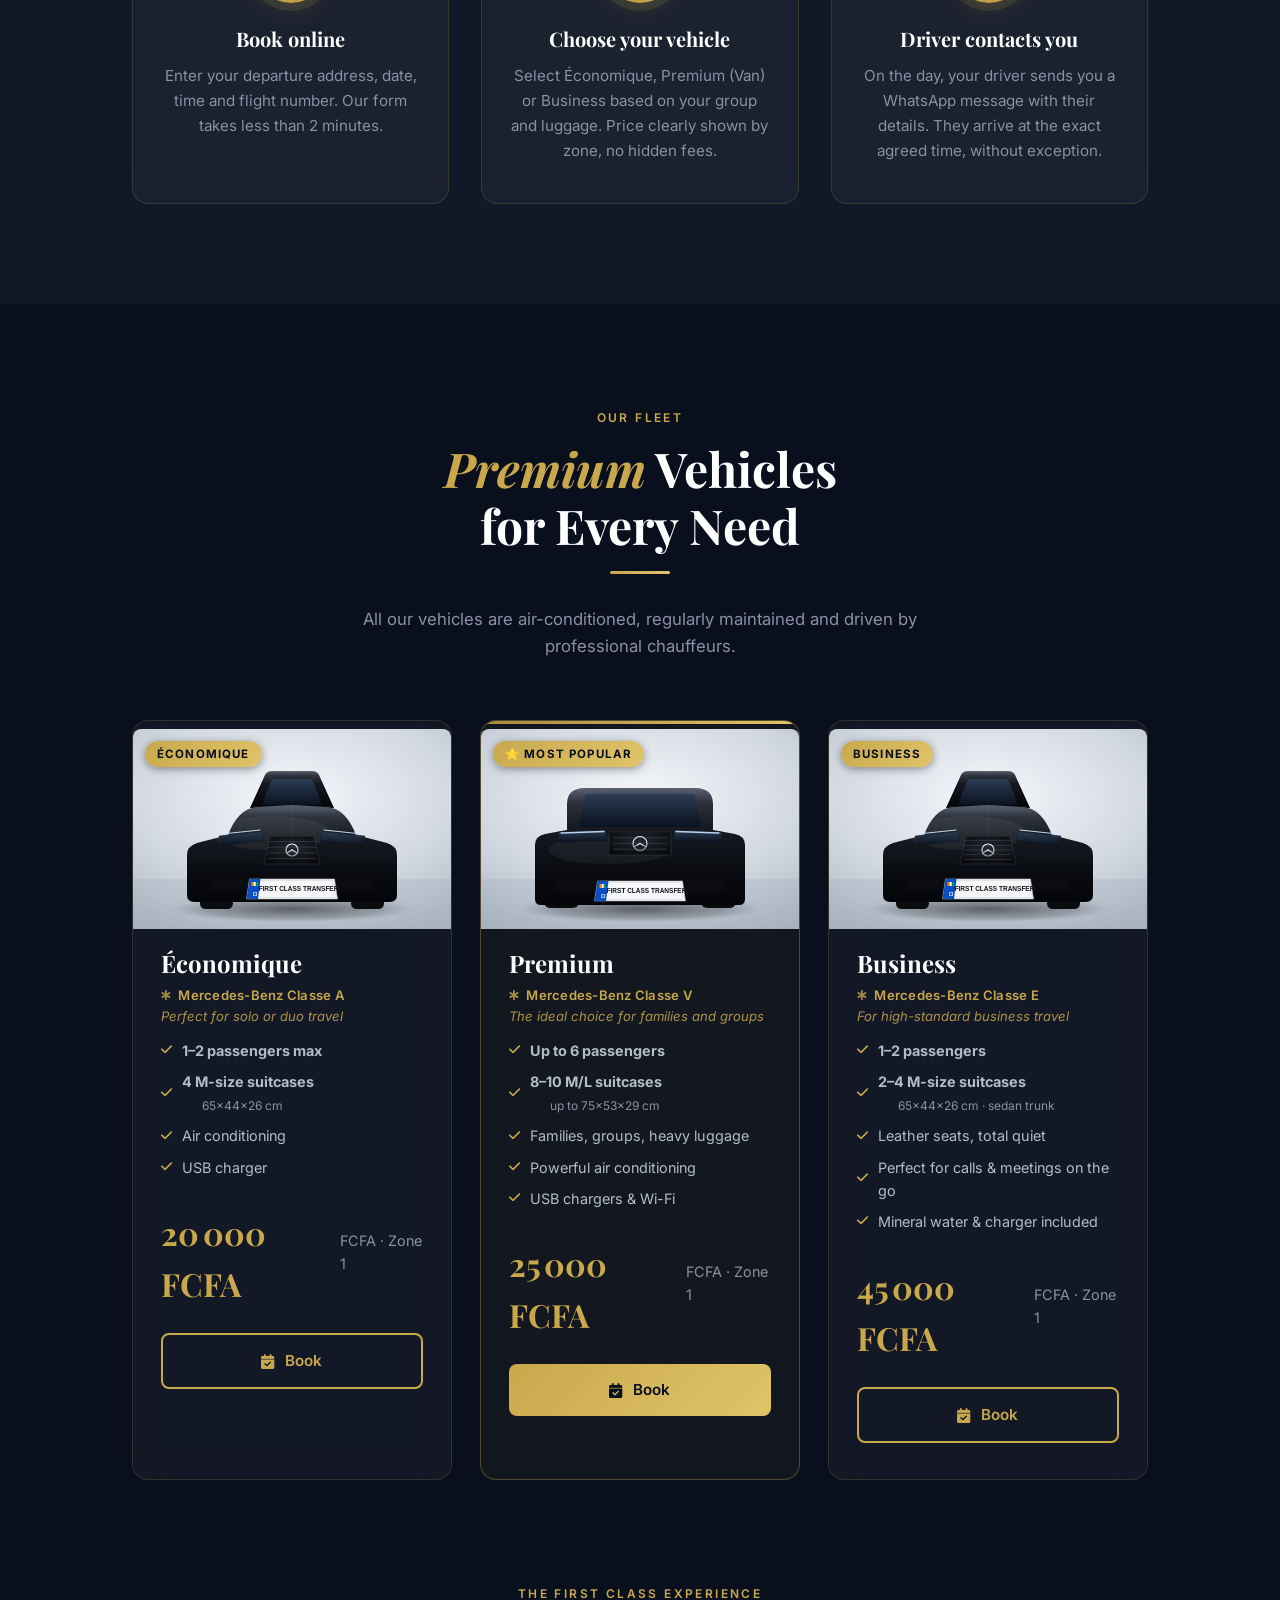
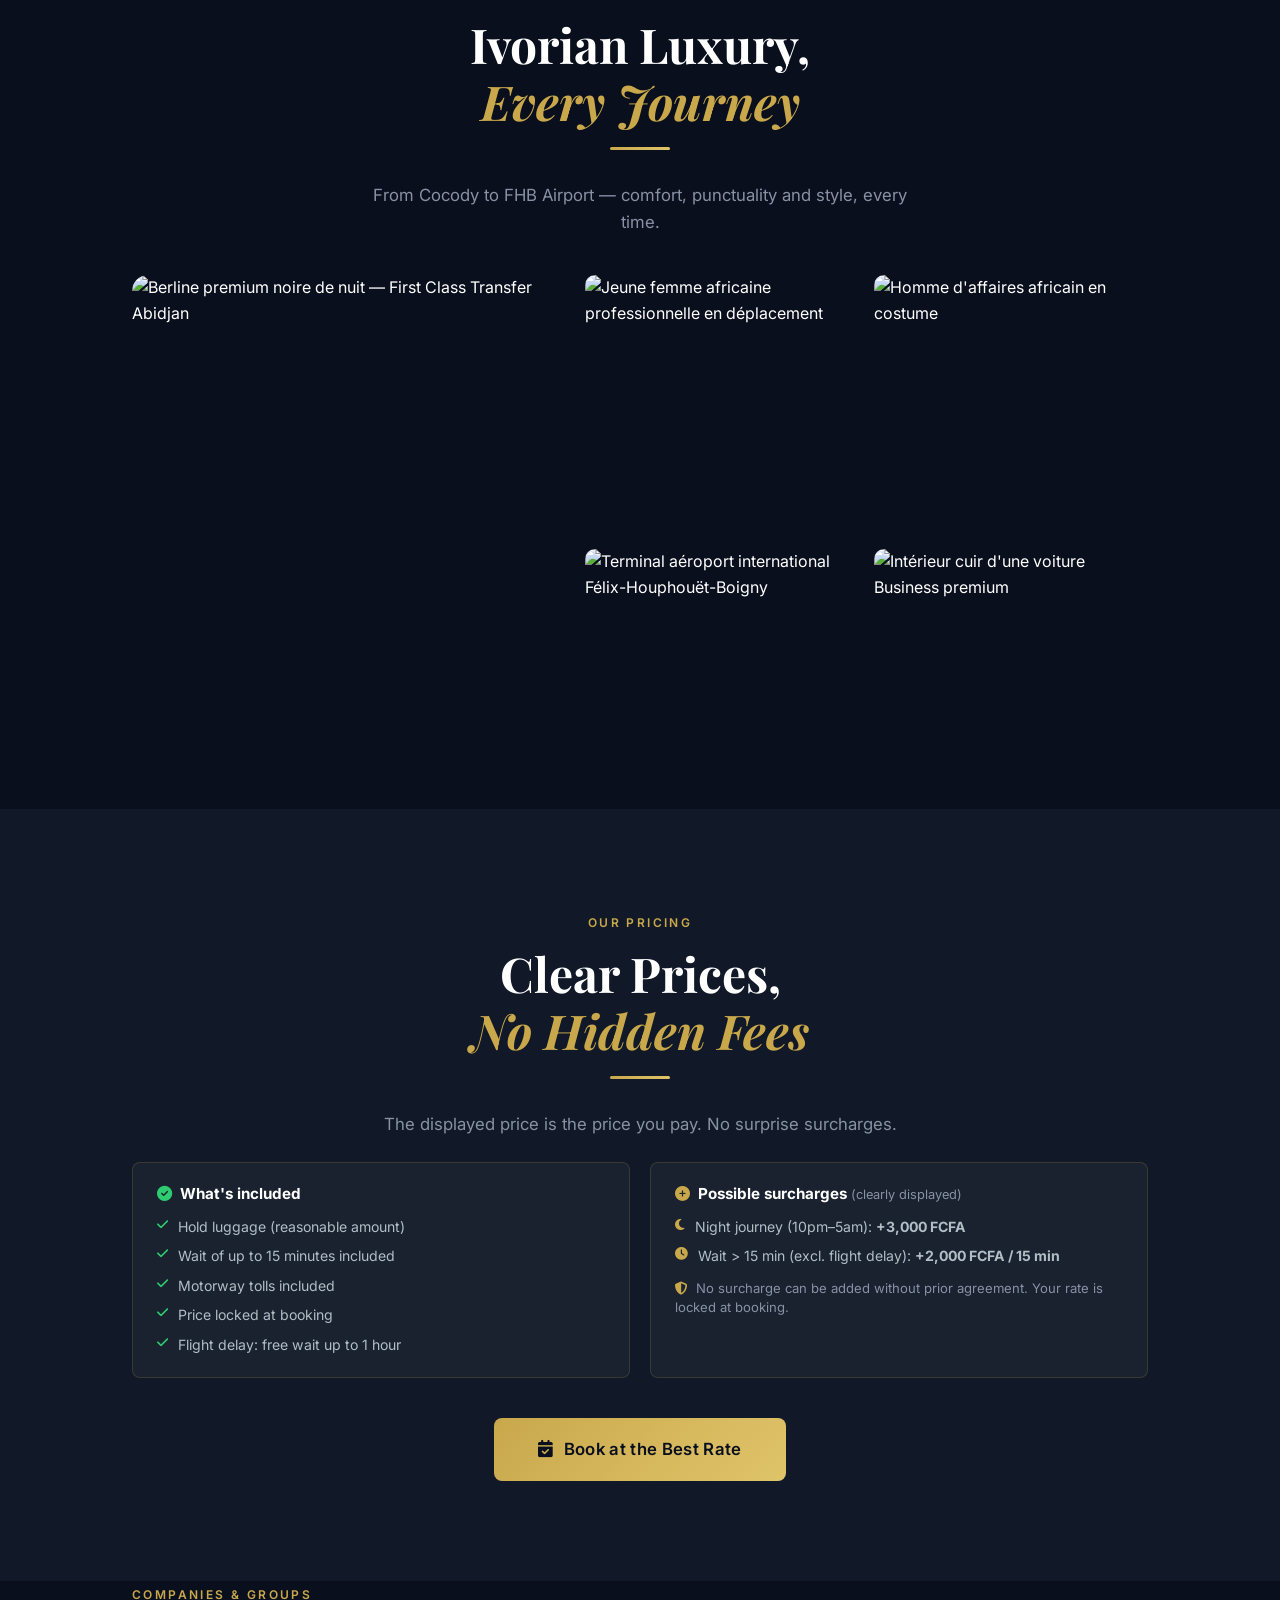
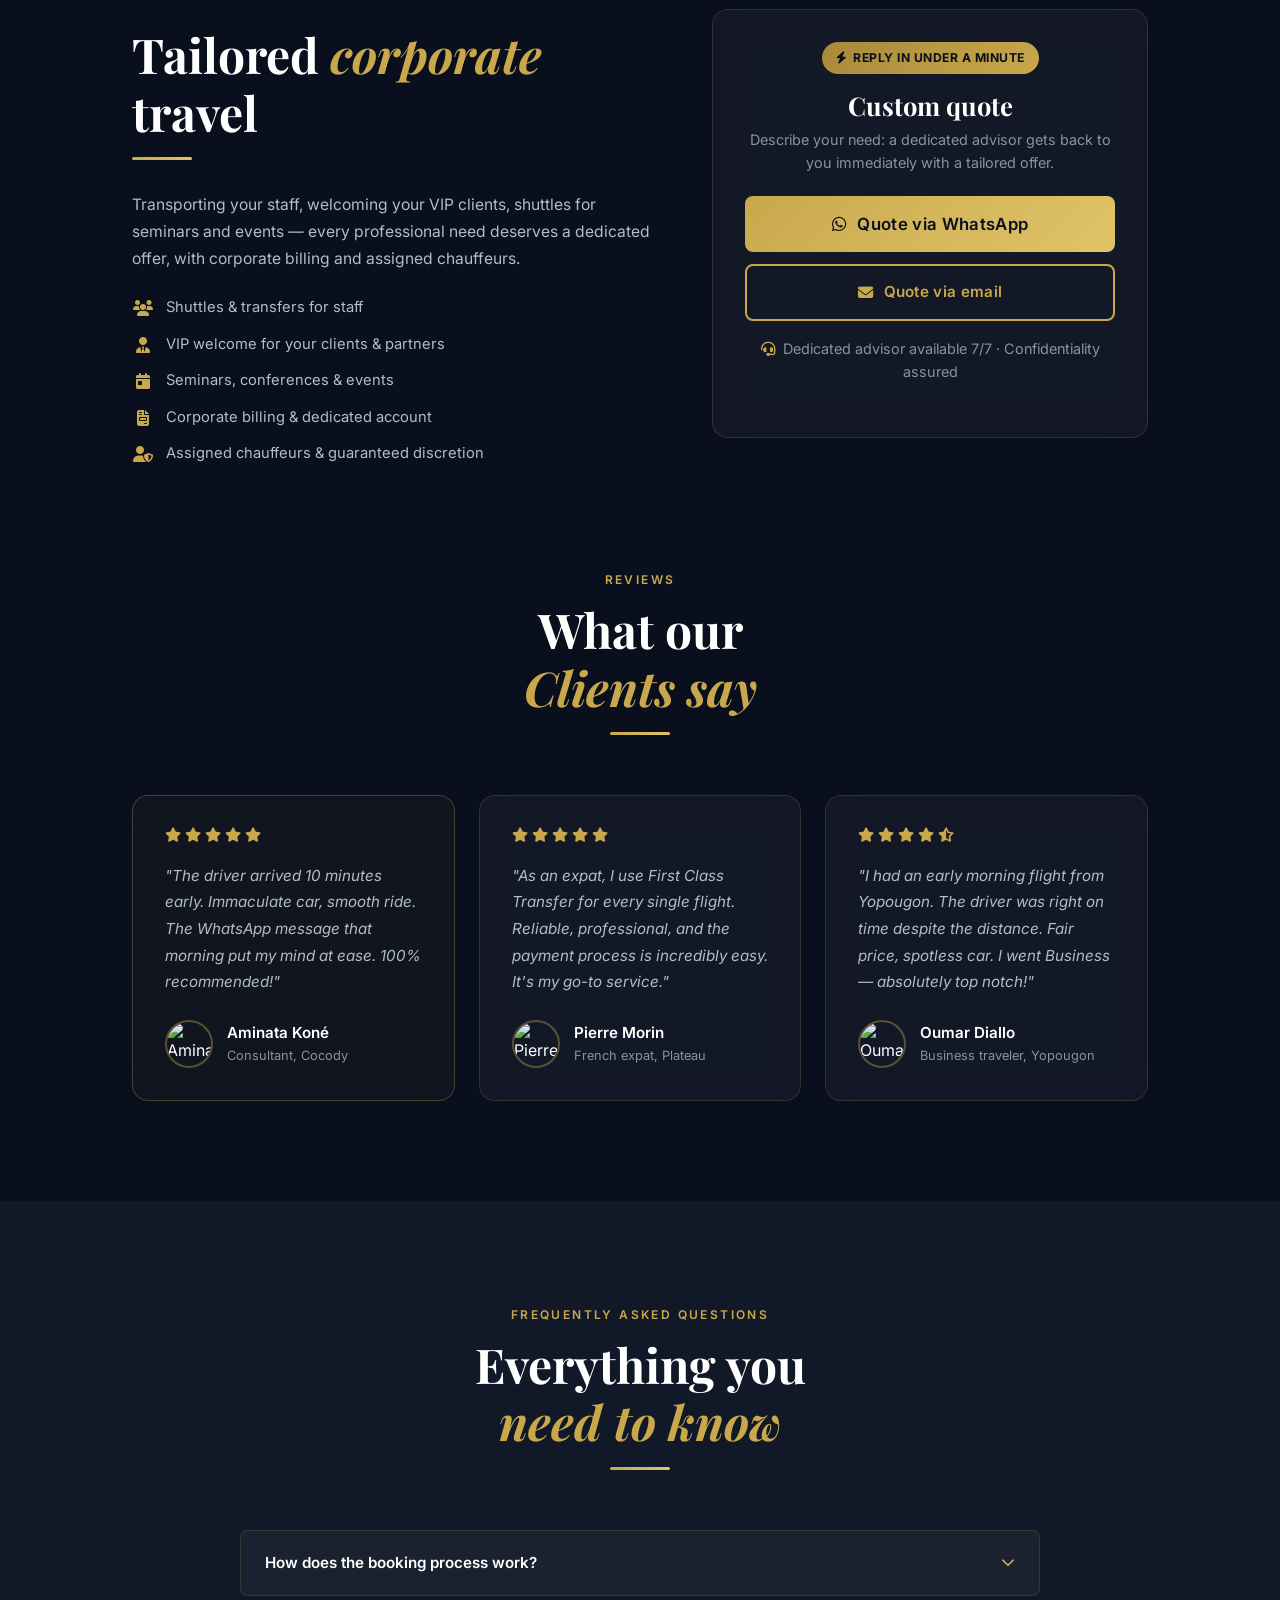
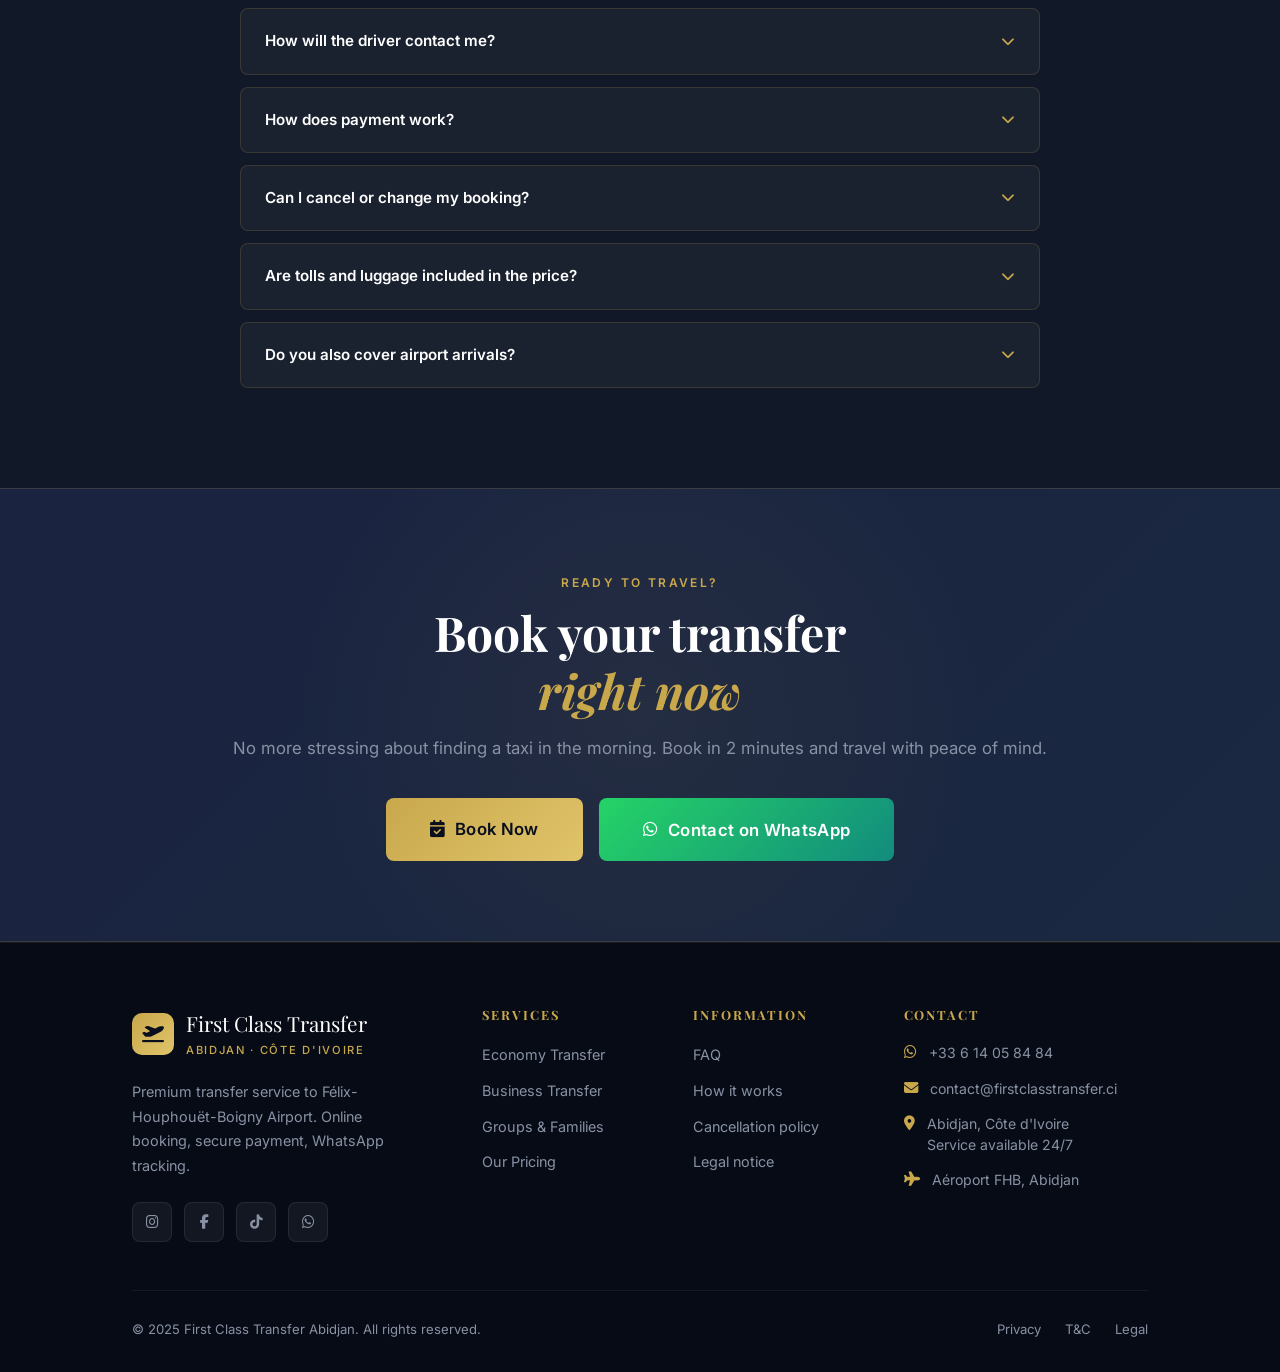
==== commit 2de38a8c: "feat: black Mercedes fleet artwork with integrated plate (self-contained SVG) External Mercedes phot" ====
--- a/index.html
+++ b/index.html
@@ -367,18 +367,10 @@
         <div class="fleet-card glass-card animate-on-scroll animate-delay-1">
           <div class="fleet-photo-wrap">
             <div class="fleet-badge">Économique</div>
-            <img
-              src="https://images.unsplash.com/photo-1619767886558-efdc259cde1a?auto=format&fit=crop&w=700&q=80"
-              alt="Hyundai i20 noir — offre Économique First Class Transfer"
-              loading="lazy"
-              class="fleet-photo"
-            />
-            <div class="license-plate fleet-plate" aria-hidden="true">
-              <span class="lp-band"><span class="lp-flag"></span>CI</span>
-              <span class="lp-text">First Class Transfer</span>
-            </div>
+            <div class="fleet-vehicle" data-vehicle-art="eco"></div>
           </div>
           <h3>Économique</h3>
+          <div class="fleet-model"><i class="fas fa-star-of-life"></i> Mercedes-Benz Classe A</div>
           <p class="fleet-tagline" data-i18n="fleet_eco_tagline">Idéal pour un voyage solo ou en duo</p>
           <ul class="fleet-features">
             <li><i class="fas fa-check"></i> <span data-i18n-html="fleet_eco_feat1"><strong>1–2 passagers max</strong></span></li>
@@ -399,19 +391,10 @@
         <div class="fleet-card glass-card featured animate-on-scroll animate-delay-2">
           <div class="fleet-photo-wrap">
             <div class="fleet-badge" data-i18n="fleet_popular">⭐ Le Plus Populaire</div>
-            <img
-              src="https://img.leboncoin.fr/api/v1/lbcpb1/images/d9/4c/0e/d94c0e624e51c3136153d92f99536a78b66e298a.jpg?rule=classified-1200x800-webp"
-              alt="Van 6 places Premium noir — First Class Transfer Abidjan"
-              loading="lazy"
-              class="fleet-photo"
-              style="object-position: center 70%;"
-            />
-            <div class="license-plate fleet-plate" aria-hidden="true">
-              <span class="lp-band"><span class="lp-flag"></span>CI</span>
-              <span class="lp-text">First Class Transfer</span>
-            </div>
+            <div class="fleet-vehicle" data-vehicle-art="van"></div>
           </div>
           <h3>Premium</h3>
+          <div class="fleet-model"><i class="fas fa-star-of-life"></i> Mercedes-Benz Classe V</div>
           <p class="fleet-tagline" data-i18n="fleet_premium_tagline">Le choix idéal pour familles et groupes</p>
           <ul class="fleet-features">
             <li><i class="fas fa-check"></i> <span data-i18n-html="fleet_premium_feat1"><strong>Jusqu'à 6 passagers</strong></span></li>
@@ -433,18 +416,10 @@
         <div class="fleet-card glass-card animate-on-scroll animate-delay-3">
           <div class="fleet-photo-wrap">
             <div class="fleet-badge">Business</div>
-            <img
-              src="https://images.unsplash.com/photo-1555215695-3004980ad54e?auto=format&fit=crop&w=700&q=80"
-              alt="BMW i7 noire — offre Business First Class Transfer"
-              loading="lazy"
-              class="fleet-photo"
-            />
-            <div class="license-plate fleet-plate" aria-hidden="true">
-              <span class="lp-band"><span class="lp-flag"></span>CI</span>
-              <span class="lp-text">First Class Transfer</span>
-            </div>
+            <div class="fleet-vehicle" data-vehicle-art="exec"></div>
           </div>
           <h3>Business</h3>
+          <div class="fleet-model"><i class="fas fa-star-of-life"></i> Mercedes-Benz Classe E</div>
           <p class="fleet-tagline" data-i18n="fleet_business_tagline">Pour les déplacements professionnels exigeants</p>
           <ul class="fleet-features">
             <li><i class="fas fa-check"></i> <span data-i18n-html="fleet_business_feat1"><strong>1–2 passagers</strong></span></li>
@@ -874,5 +849,7 @@
   <script src="assets/js/i18n.js"></script>
   <!-- Main JS -->
   <script src="assets/js/main.js"></script>
+  <!-- Fleet vehicle artwork (black Mercedes + integrated plate) -->
+  <script src="assets/js/fleet-vehicles.js"></script>
 </body>
 </html>
--- a/assets/css/style.css
+++ b/assets/css/style.css
@@ -3241,65 +3241,104 @@
    (Blacklane-inspired)
    ========================================= */
 .license-plate {
+  position: relative;
   display: inline-flex;
   align-items: stretch;
-  height: 34px;
-  background: #ffffff;
-  border-radius: 5px;
-  border: 1.5px solid #15151b;
+  height: 36px;
+  padding: 2px;
+  background: linear-gradient(180deg, #ffffff 0%, #f1f3f5 55%, #e6e9ed 100%);
+  border-radius: 4px;
+  border: 1px solid #a9aeb6;
+  box-shadow:
+    0 1px 0 rgba(255,255,255,0.7) inset,
+    0 3px 5px rgba(0,0,0,0.45),
+    0 12px 24px rgba(0,0,0,0.45);
   overflow: hidden;
-  font-family: var(--font-body);
-  box-shadow: 0 6px 18px rgba(0,0,0,0.4);
+  font-family: 'Arial Narrow', 'Helvetica Neue', var(--font-body);
   line-height: 1;
   user-select: none;
 }
+/* embossed inner frame line (the pressed border of a real plate) */
+.license-plate::after {
+  content: '';
+  position: absolute;
+  inset: 3px;
+  border: 1px solid rgba(0,0,0,0.16);
+  border-radius: 2px;
+  box-shadow: 0 1px 0 rgba(255,255,255,0.55) inset;
+  pointer-events: none;
+}
 .lp-band {
   display: flex;
   flex-direction: column;
   align-items: center;
   justify-content: center;
   gap: 3px;
-  background: #003399;
+  background: linear-gradient(180deg, #0a4fc4 0%, #00318f 100%);
   color: #ffffff;
-  font-size: 0.6rem;
-  font-weight: 700;
-  letter-spacing: 0.02em;
-  padding: 0 7px;
+  font-size: 0.56rem;
+  font-weight: 800;
+  letter-spacing: 0.04em;
+  padding: 0 6px;
+  border-radius: 3px 0 0 3px;
+  box-shadow: inset -1px 0 2px rgba(0,0,0,0.3);
 }
 .lp-flag {
-  width: 17px;
+  width: 16px;
   height: 6px;
   border-radius: 1px;
   background: linear-gradient(to right,
-    #f77f00 0 33.34%,
-    #ffffff 33.34% 66.67%,
-    #009e60 66.67% 100%);
+    #ff8200 0 33.33%,
+    #ffffff 33.33% 66.66%,
+    #009a44 66.66% 100%);
+  box-shadow: 0 0 0 0.5px rgba(0,0,0,0.25);
 }
 .lp-text {
-  display: flex;
-  align-items: center;
-  padding: 0 13px;
-  font-weight: 700;
-  letter-spacing: 0.04em;
-  color: #15151b;
-  font-size: 0.9rem;
+  position: relative;
+  display: flex;
+  align-items: center;
+  padding: 0 17px;
+  font-weight: 800;
+  letter-spacing: 0.08em;
+  color: #16181d;
+  font-size: 0.92rem;
   text-transform: uppercase;
   white-space: nowrap;
-}
-
-/* Plate overlaid on fleet photos */
+  /* raised, embossed characters */
+  text-shadow:
+    0 1px 0 rgba(255,255,255,0.9),
+    0 -0.5px 0 rgba(0,0,0,0.35);
+}
+/* mounting screws */
+.lp-text::before,
+.lp-text::after {
+  content: '';
+  position: absolute;
+  top: 5px;
+  width: 4px;
+  height: 4px;
+  border-radius: 50%;
+  background: radial-gradient(circle at 35% 30%, #d3d7dc, #868c95 70%);
+  box-shadow: 0 0.5px 1px rgba(0,0,0,0.45);
+}
+.lp-text::before { left: 9px; }
+.lp-text::after  { right: 9px; }
+
+/* Plate overlaid on fleet photos — slight mounted tilt + ground shadow */
 .fleet-plate {
   position: absolute;
   left: 50%;
-  bottom: 16px;
-  transform: translateX(-50%);
+  bottom: 14px;
+  transform: translateX(-50%) perspective(320px) rotateX(6deg);
   z-index: 3;
 }
 
 @media (max-width: 480px) {
-  .license-plate { height: 30px; }
-  .lp-text { font-size: 0.78rem; padding: 0 10px; }
-  .lp-flag { width: 14px; }
+  .license-plate { height: 31px; }
+  .lp-text { font-size: 0.76rem; padding: 0 13px; letter-spacing: 0.05em; }
+  .lp-flag { width: 13px; }
+  .lp-text::before { left: 7px; }
+  .lp-text::after  { right: 7px; }
 }
 
 /* =========================================
@@ -3448,3 +3487,34 @@
 @media (max-width: 860px) {
   .corporate-grid { grid-template-columns: 1fr; gap: 32px; }
 }
+
+/* =========================================
+   FLEET VEHICLE ARTWORK (SVG black Mercedes)
+   ========================================= */
+.fleet-vehicle {
+  position: absolute;
+  inset: 0;
+  z-index: 1;
+}
+.fleet-svg {
+  width: 100%;
+  height: 100%;
+  display: block;
+}
+.fleet-photo-wrap .fleet-badge {
+  z-index: 2;
+}
+.fleet-model {
+  font-size: 0.82rem;
+  font-weight: 600;
+  color: var(--gold);
+  letter-spacing: 0.02em;
+  margin: 2px 0 6px;
+  display: flex;
+  align-items: center;
+  gap: 7px;
+}
+.fleet-model i {
+  font-size: 0.62rem;
+  opacity: 0.8;
+}
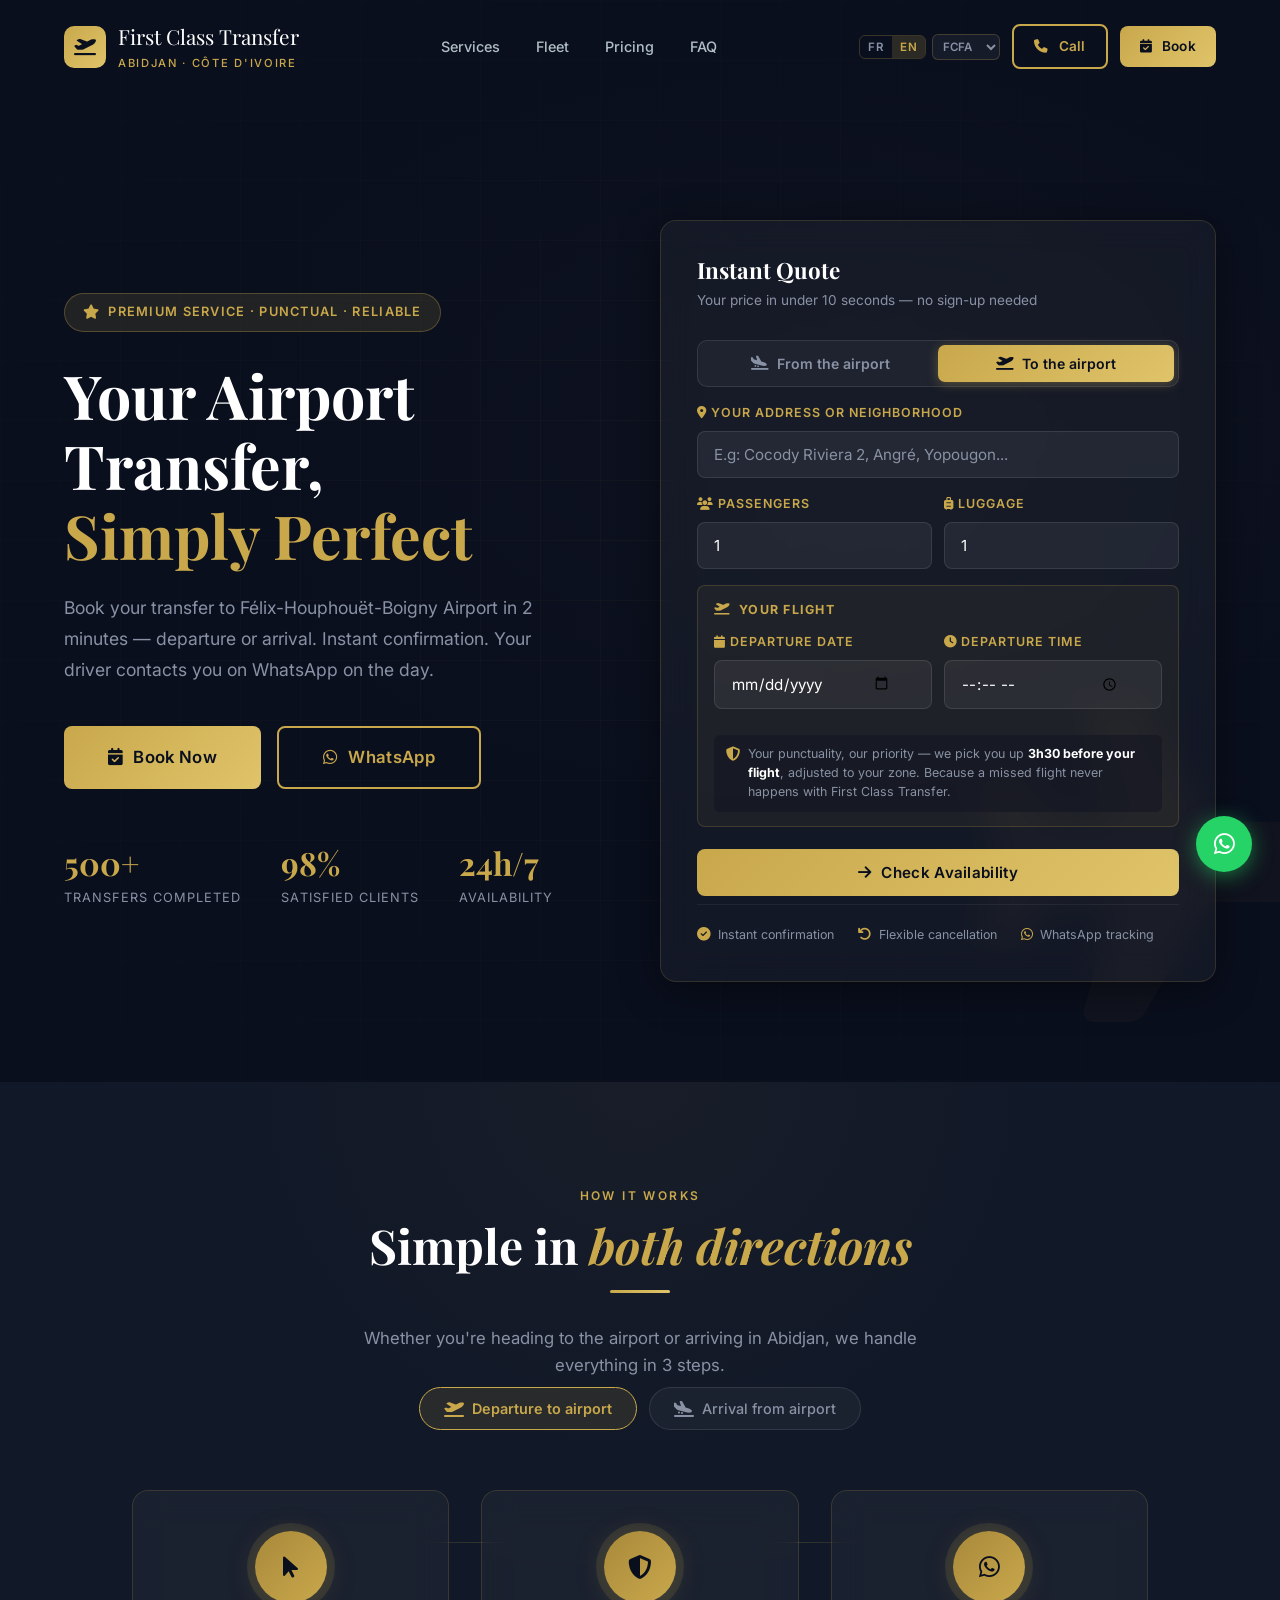
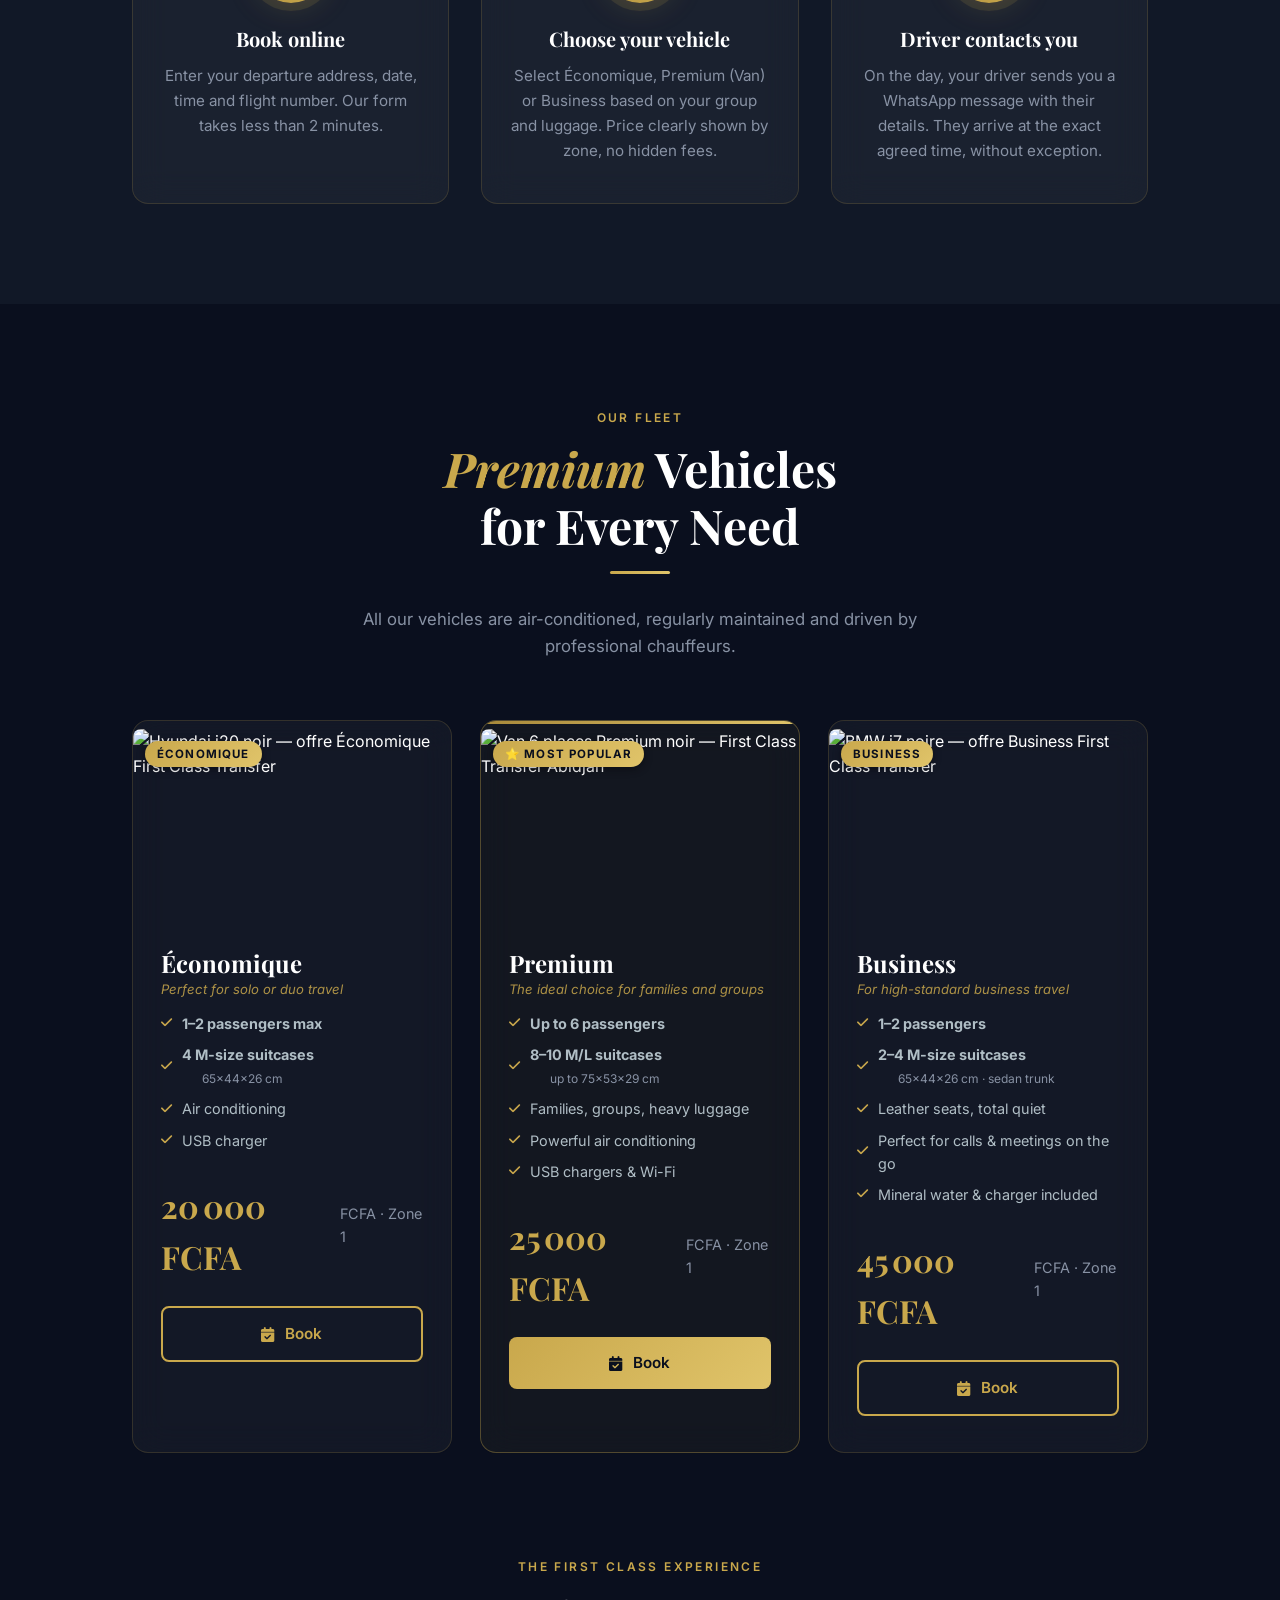
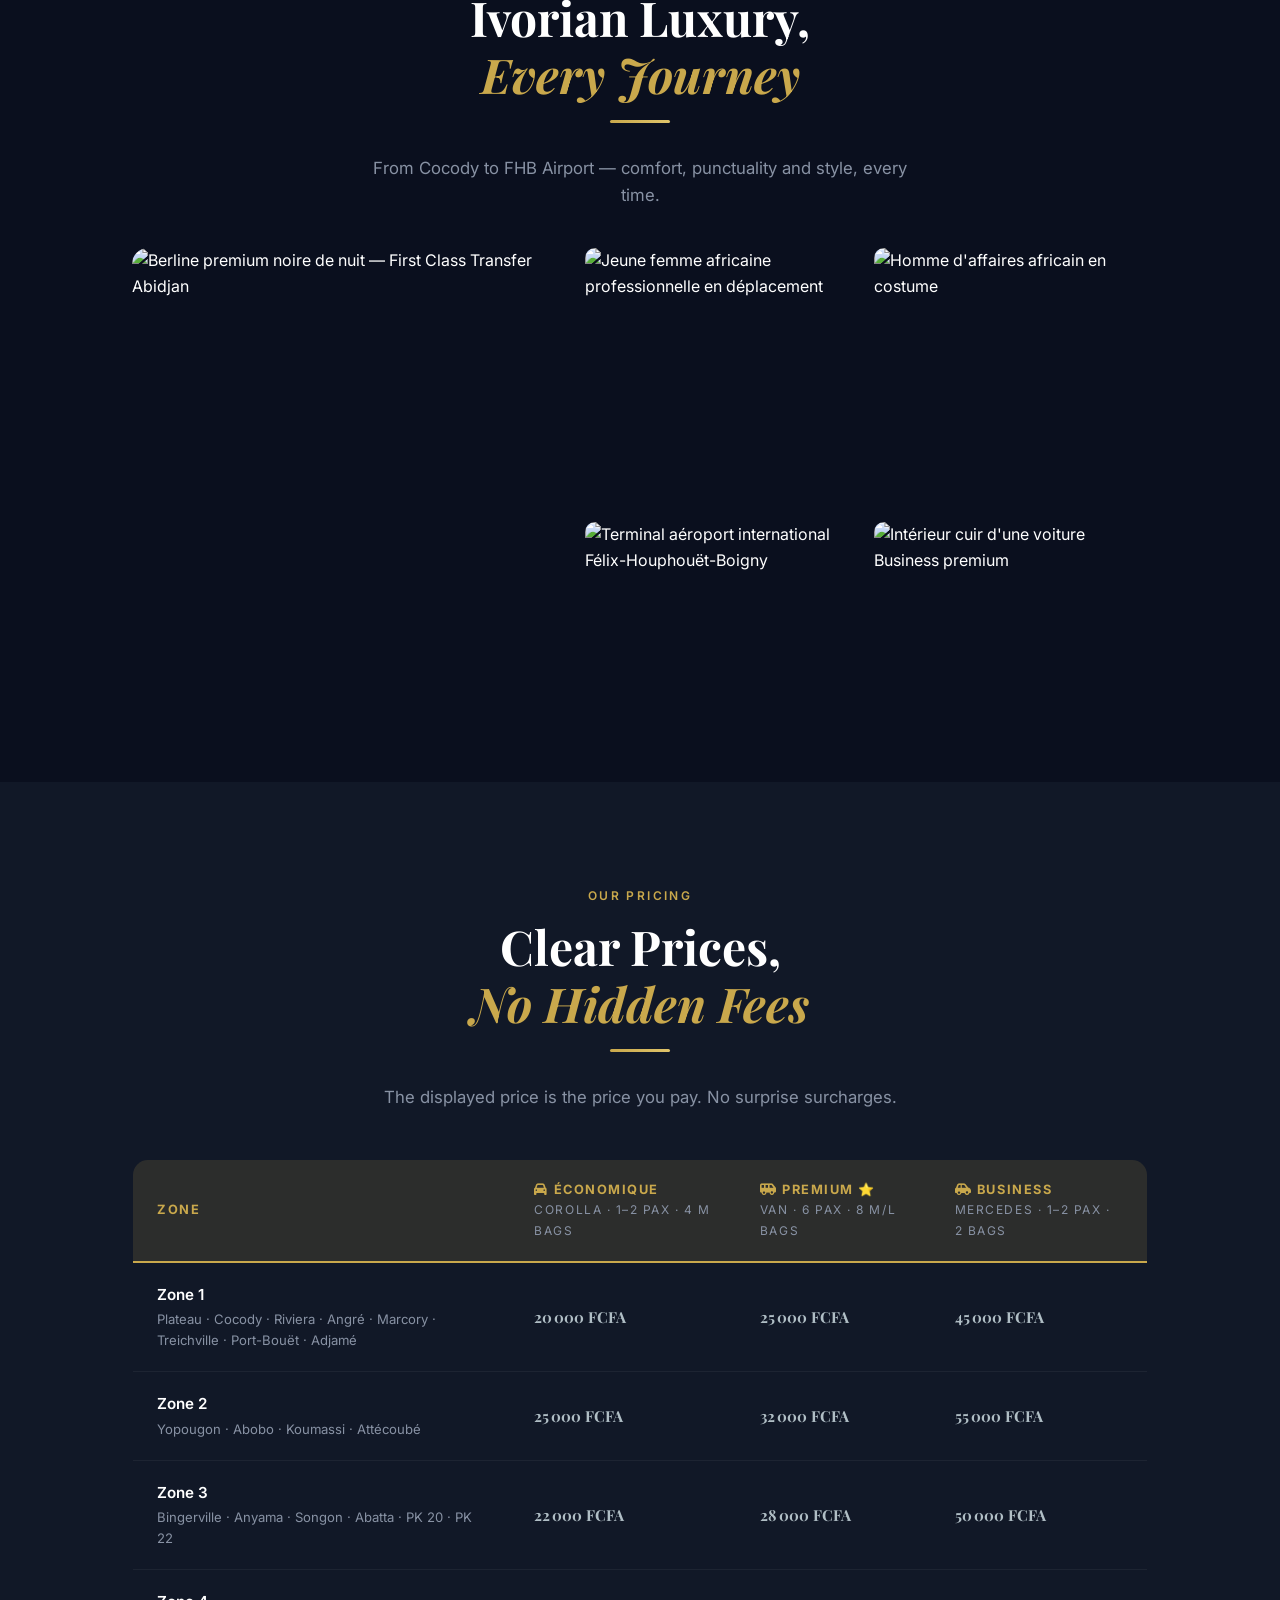
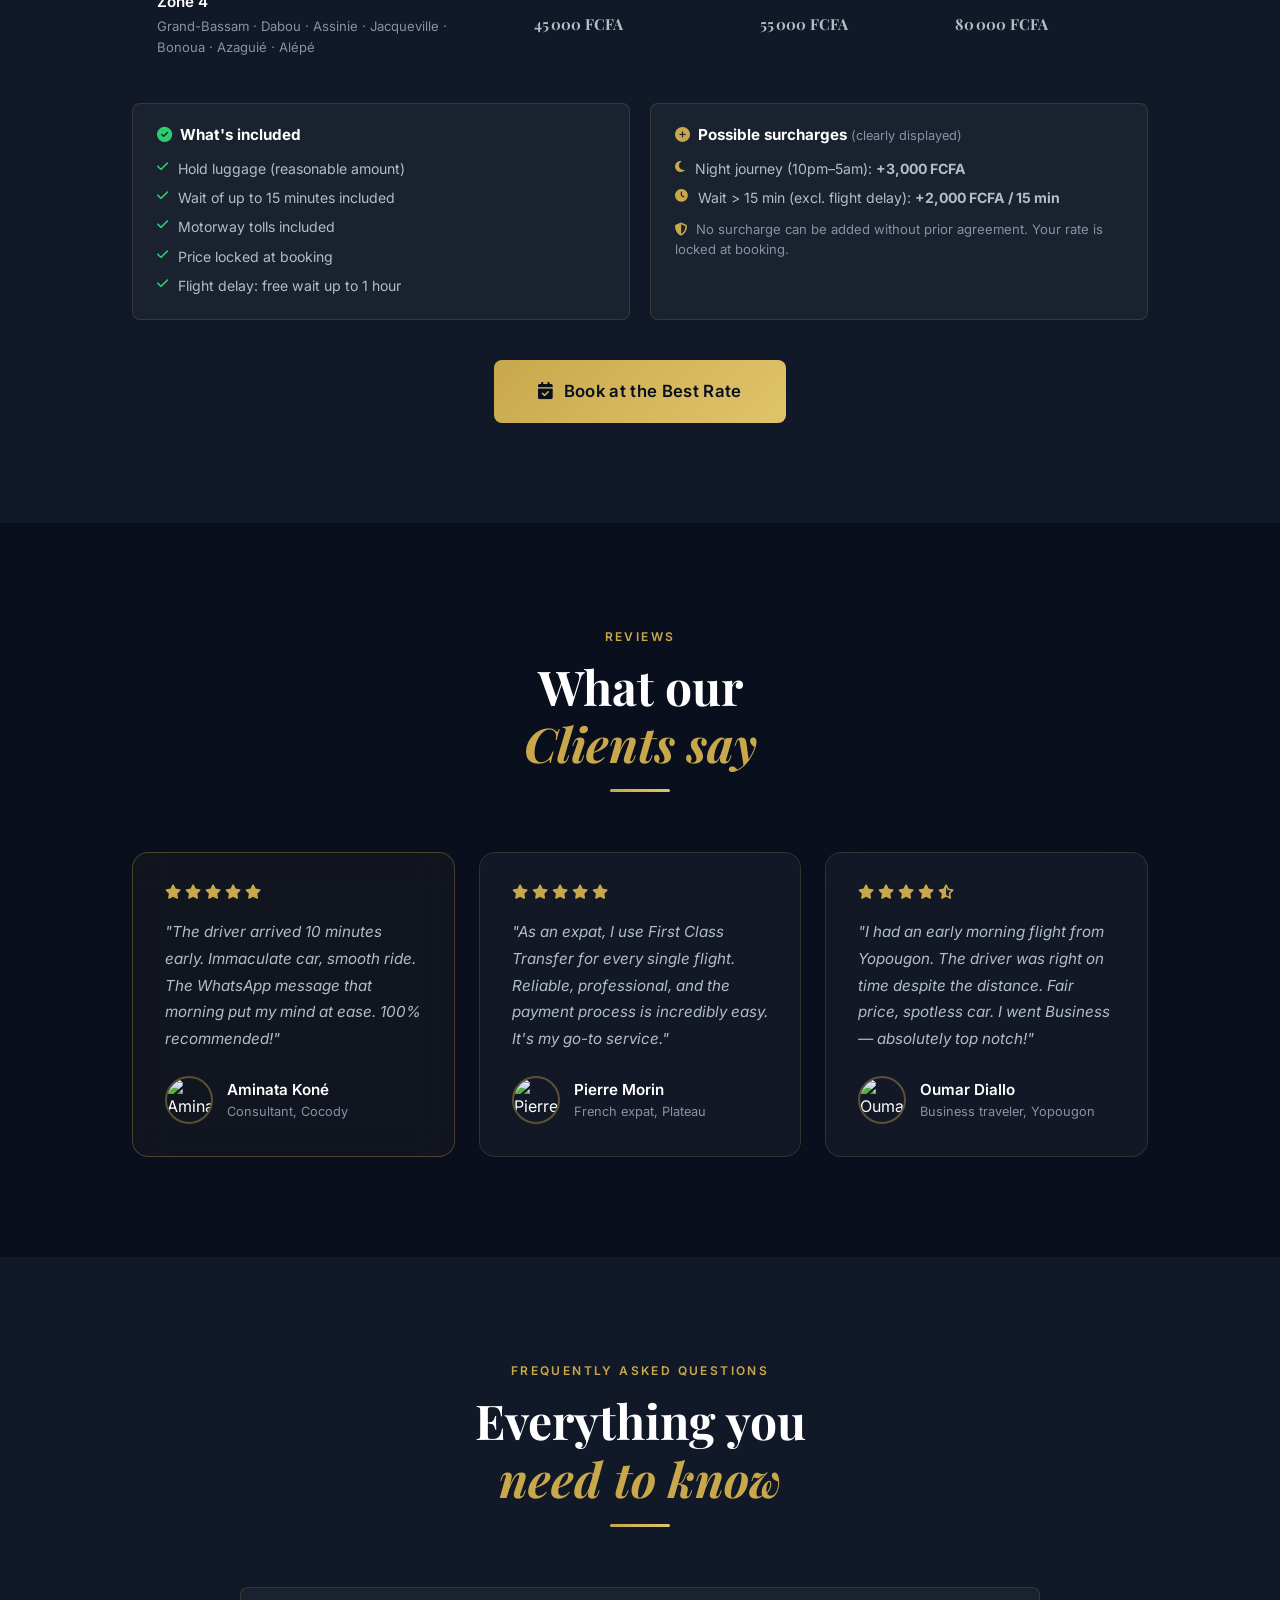
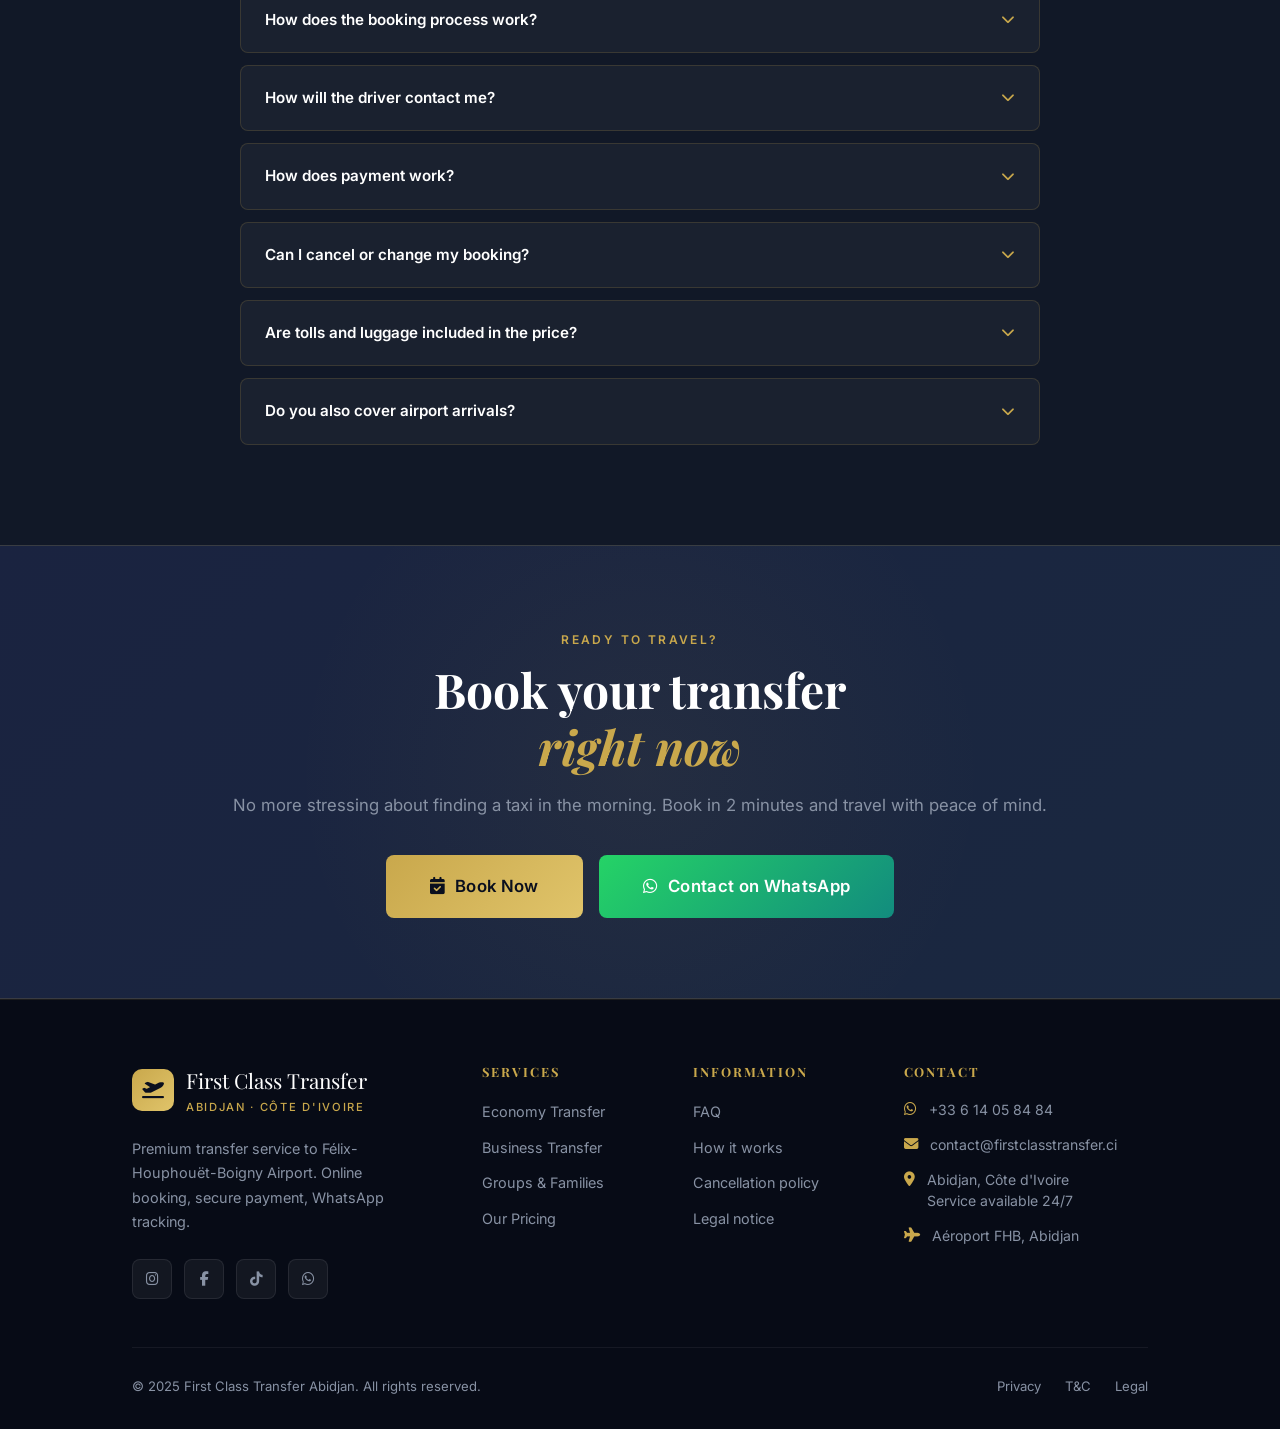
==== commit b623b86f: "Revert "feat: Blacklane-inspired included perks panel + branded license plates" This reverts commit " ====
--- a/index.html
+++ b/index.html
@@ -97,7 +97,6 @@
         <li><a href="#services" data-i18n="nav_services">Services</a></li>
         <li><a href="#fleet" data-i18n="nav_fleet">Flotte</a></li>
         <li><a href="#pricing" data-i18n="nav_pricing">Tarifs</a></li>
-        <li><a href="#entreprises" data-i18n="nav_corporate">Entreprises</a></li>
         <li><a href="#faq" data-i18n="nav_faq">FAQ</a></li>
       </ul>
 
@@ -122,7 +121,6 @@
     <a href="#services" data-i18n="nav_services">Services</a>
     <a href="#fleet" data-i18n="nav_fleet">Flotte</a>
     <a href="#pricing" data-i18n="nav_pricing">Tarifs</a>
-    <a href="#entreprises" data-i18n="nav_corporate">Entreprises</a>
     <a href="#faq" data-i18n="nav_faq">FAQ</a>
     <a href="booking.html" class="btn btn-primary" data-i18n="nav_book_now">Réserver Maintenant</a>
     <div class="i18n-switcher-mobile" id="i18n-switcher-mobile-index"></div>
@@ -367,10 +365,14 @@
         <div class="fleet-card glass-card animate-on-scroll animate-delay-1">
           <div class="fleet-photo-wrap">
             <div class="fleet-badge">Économique</div>
-            <div class="fleet-vehicle" data-vehicle-art="eco"></div>
+            <img
+              src="https://images.unsplash.com/photo-1619767886558-efdc259cde1a?auto=format&fit=crop&w=700&q=80"
+              alt="Hyundai i20 noir — offre Économique First Class Transfer"
+              loading="lazy"
+              class="fleet-photo"
+            />
           </div>
           <h3>Économique</h3>
-          <div class="fleet-model"><i class="fas fa-star-of-life"></i> Mercedes-Benz Classe A</div>
           <p class="fleet-tagline" data-i18n="fleet_eco_tagline">Idéal pour un voyage solo ou en duo</p>
           <ul class="fleet-features">
             <li><i class="fas fa-check"></i> <span data-i18n-html="fleet_eco_feat1"><strong>1–2 passagers max</strong></span></li>
@@ -391,10 +393,15 @@
         <div class="fleet-card glass-card featured animate-on-scroll animate-delay-2">
           <div class="fleet-photo-wrap">
             <div class="fleet-badge" data-i18n="fleet_popular">⭐ Le Plus Populaire</div>
-            <div class="fleet-vehicle" data-vehicle-art="van"></div>
+            <img
+              src="https://img.leboncoin.fr/api/v1/lbcpb1/images/d9/4c/0e/d94c0e624e51c3136153d92f99536a78b66e298a.jpg?rule=classified-1200x800-webp"
+              alt="Van 6 places Premium noir — First Class Transfer Abidjan"
+              loading="lazy"
+              class="fleet-photo"
+              style="object-position: center 70%;"
+            />
           </div>
           <h3>Premium</h3>
-          <div class="fleet-model"><i class="fas fa-star-of-life"></i> Mercedes-Benz Classe V</div>
           <p class="fleet-tagline" data-i18n="fleet_premium_tagline">Le choix idéal pour familles et groupes</p>
           <ul class="fleet-features">
             <li><i class="fas fa-check"></i> <span data-i18n-html="fleet_premium_feat1"><strong>Jusqu'à 6 passagers</strong></span></li>
@@ -416,10 +423,14 @@
         <div class="fleet-card glass-card animate-on-scroll animate-delay-3">
           <div class="fleet-photo-wrap">
             <div class="fleet-badge">Business</div>
-            <div class="fleet-vehicle" data-vehicle-art="exec"></div>
+            <img
+              src="https://images.unsplash.com/photo-1555215695-3004980ad54e?auto=format&fit=crop&w=700&q=80"
+              alt="BMW i7 noire — offre Business First Class Transfer"
+              loading="lazy"
+              class="fleet-photo"
+            />
           </div>
           <h3>Business</h3>
-          <div class="fleet-model"><i class="fas fa-star-of-life"></i> Mercedes-Benz Classe E</div>
           <p class="fleet-tagline" data-i18n="fleet_business_tagline">Pour les déplacements professionnels exigeants</p>
           <ul class="fleet-features">
             <li><i class="fas fa-check"></i> <span data-i18n-html="fleet_business_feat1"><strong>1–2 passagers</strong></span></li>
@@ -526,6 +537,55 @@
       </div>
 
       <div class="animate-on-scroll">
+        <table class="pricing-table" role="table" aria-label="Tableau des tarifs par zone">
+          <thead>
+            <tr>
+              <th scope="col" data-i18n="pr_col_zone">Zone</th>
+              <th scope="col"><i class="fas fa-car"></i> Économique<br><small style="font-weight:400;font-size:0.75rem;color:var(--text-muted)" data-i18n="pr_eco_desc">Corolla · 1–2 pax · 4 val. taille M</small></th>
+              <th scope="col"><i class="fas fa-van-shuttle"></i> Premium ⭐<br><small style="font-weight:400;font-size:0.75rem;color:var(--text-muted)" data-i18n="pr_premium_desc">Van · 6 pax · 8 val. M/L</small></th>
+              <th scope="col"><i class="fas fa-car-side"></i> Business<br><small style="font-weight:400;font-size:0.75rem;color:var(--text-muted)" data-i18n="pr_business_desc">Mercedes · 1–2 pax · 2 valises</small></th>
+            </tr>
+          </thead>
+          <tbody>
+            <tr>
+              <td>
+                <div class="zone-name">Zone 1</div>
+                <div class="zone-areas" data-i18n="pr_zone1_areas">Plateau · Cocody · Riviera · Angré · Marcory · Treichville · Port-Bouët · Adjamé</div>
+              </td>
+              <td class="price-cell" data-label="🚗 Économique" data-price-fcfa="20000">20 000 FCFA</td>
+              <td class="price-cell" data-label="🚐 Premium" data-price-fcfa="25000">25 000 FCFA</td>
+              <td class="price-cell" data-label="🚙 Business" data-price-fcfa="45000">45 000 FCFA</td>
+            </tr>
+            <tr>
+              <td>
+                <div class="zone-name">Zone 2</div>
+                <div class="zone-areas" data-i18n="pr_zone2_areas">Yopougon · Abobo · Koumassi · Attécoubé</div>
+              </td>
+              <td class="price-cell" data-label="🚗 Économique" data-price-fcfa="25000">25 000 FCFA</td>
+              <td class="price-cell" data-label="🚐 Premium" data-price-fcfa="32000">32 000 FCFA</td>
+              <td class="price-cell" data-label="🚙 Business" data-price-fcfa="55000">55 000 FCFA</td>
+            </tr>
+            <tr>
+              <td>
+                <div class="zone-name">Zone 3</div>
+                <div class="zone-areas" data-i18n="pr_zone3_areas">Bingerville · Anyama · Songon · Abatta · PK 20 · PK 22</div>
+              </td>
+              <td class="price-cell" data-label="🚗 Économique" data-price-fcfa="22000">22 000 FCFA</td>
+              <td class="price-cell" data-label="🚐 Premium" data-price-fcfa="28000">28 000 FCFA</td>
+              <td class="price-cell" data-label="🚙 Business" data-price-fcfa="50000">50 000 FCFA</td>
+            </tr>
+            <tr>
+              <td>
+                <div class="zone-name">Zone 4</div>
+                <div class="zone-areas" data-i18n="pr_zone4_areas">Grand-Bassam · Dabou · Assinie · Jacqueville · Bonoua · Azaguié · Alépé</div>
+              </td>
+              <td class="price-cell" data-label="🚗 Économique" data-price-fcfa="45000">45 000 FCFA</td>
+              <td class="price-cell" data-label="🚐 Premium" data-price-fcfa="55000">55 000 FCFA</td>
+              <td class="price-cell" data-label="🚙 Business" data-price-fcfa="80000">80 000 FCFA</td>
+            </tr>
+          </tbody>
+        </table>
+
         <!-- Included / Supplements grid -->
         <div class="pricing-extras-grid">
           <!-- What's included -->
@@ -559,42 +619,6 @@
           <i class="fas fa-calendar-check"></i>
           <span data-i18n="pr_book_btn">Réserver au Meilleur Tarif</span>
         </a>
-      </div>
-    </div>
-  </section>
-
-  <!-- =================== CORPORATE / BUSINESS TRAVEL =================== -->
-  <section class="corporate" id="entreprises" aria-labelledby="corp-title">
-    <div class="container">
-      <div class="corporate-grid animate-on-scroll">
-
-        <div class="corporate-intro">
-          <span class="section-label" data-i18n="corp_label">Entreprises &amp; Groupes</span>
-          <h2 class="section-title" id="corp-title" data-i18n-html="corp_title">Déplacements <em class="gold">d'entreprise</em> sur mesure</h2>
-          <div class="gold-line corp-line"></div>
-          <p class="corporate-desc" data-i18n="corp_desc">Transport de votre personnel, accueil de vos clients VIP, navettes pour séminaires et événements — chaque besoin professionnel mérite une offre dédiée, avec facturation entreprise et chauffeurs attitrés.</p>
-          <ul class="corporate-features">
-            <li><i class="fas fa-users"></i> <span data-i18n="corp_feat1">Navettes &amp; transferts pour le personnel</span></li>
-            <li><i class="fas fa-user-tie"></i> <span data-i18n="corp_feat2">Accueil VIP de vos clients &amp; partenaires</span></li>
-            <li><i class="fas fa-calendar-day"></i> <span data-i18n="corp_feat3">Séminaires, congrès &amp; événements</span></li>
-            <li><i class="fas fa-file-invoice"></i> <span data-i18n="corp_feat4">Facturation entreprise &amp; compte dédié</span></li>
-            <li><i class="fas fa-user-shield"></i> <span data-i18n="corp_feat5">Chauffeurs attitrés &amp; discrétion garantie</span></li>
-          </ul>
-        </div>
-
-        <div class="corporate-cta-card glass-card">
-          <div class="corp-badge"><i class="fas fa-bolt"></i> <span data-i18n="corp_promise">Réponse en moins d'une minute</span></div>
-          <h3 data-i18n="corp_card_title">Devis personnalisé</h3>
-          <p data-i18n="corp_card_sub">Décrivez votre besoin : un conseiller dédié vous recontacte immédiatement avec une offre adaptée.</p>
-          <button class="btn btn-primary btn-lg" style="width:100%;justify-content:center;" data-whatsapp="Bonjour First Class Transfer, je représente une entreprise et je souhaite un devis personnalisé pour des déplacements de personnel / clients. Mon besoin : ">
-            <i class="fab fa-whatsapp"></i> <span data-i18n="corp_cta_wa">Devis sur WhatsApp</span>
-          </button>
-          <a class="btn btn-outline" style="width:100%;justify-content:center;margin-top:12px;" href="mailto:contact@firstclasstransfer.ci?subject=Demande%20de%20devis%20entreprise&body=Bonjour%2C%0A%0AJe%20souhaite%20un%20devis%20personnalis%C3%A9%20pour%20des%20d%C3%A9placements%20d%27entreprise.%0A%0ASoci%C3%A9t%C3%A9%20%3A%0ANombre%20de%20passagers%20%3A%0ATrajet(s)%20%3A%0ADates%20%2F%20fr%C3%A9quence%20%3A%0A%0AMerci.">
-            <i class="fas fa-envelope"></i> <span data-i18n="corp_cta_email">Devis par email</span>
-          </a>
-          <p class="corp-note"><i class="fas fa-headset"></i> <span data-i18n="corp_note">Conseiller dédié disponible 7j/7 · Confidentialité assurée</span></p>
-        </div>
-
       </div>
     </div>
   </section>
@@ -849,7 +873,5 @@
   <script src="assets/js/i18n.js"></script>
   <!-- Main JS -->
   <script src="assets/js/main.js"></script>
-  <!-- Fleet vehicle artwork (black Mercedes + integrated plate) -->
-  <script src="assets/js/fleet-vehicles.js"></script>
 </body>
 </html>
--- a/assets/css/style.css
+++ b/assets/css/style.css
@@ -3235,286 +3235,3 @@
   color: #8892a4;
   font-style: italic;
 }
-
-/* =========================================
-   LICENSE PLATE — branded "First Class Transfer"
-   (Blacklane-inspired)
-   ========================================= */
-.license-plate {
-  position: relative;
-  display: inline-flex;
-  align-items: stretch;
-  height: 36px;
-  padding: 2px;
-  background: linear-gradient(180deg, #ffffff 0%, #f1f3f5 55%, #e6e9ed 100%);
-  border-radius: 4px;
-  border: 1px solid #a9aeb6;
-  box-shadow:
-    0 1px 0 rgba(255,255,255,0.7) inset,
-    0 3px 5px rgba(0,0,0,0.45),
-    0 12px 24px rgba(0,0,0,0.45);
-  overflow: hidden;
-  font-family: 'Arial Narrow', 'Helvetica Neue', var(--font-body);
-  line-height: 1;
-  user-select: none;
-}
-/* embossed inner frame line (the pressed border of a real plate) */
-.license-plate::after {
-  content: '';
-  position: absolute;
-  inset: 3px;
-  border: 1px solid rgba(0,0,0,0.16);
-  border-radius: 2px;
-  box-shadow: 0 1px 0 rgba(255,255,255,0.55) inset;
-  pointer-events: none;
-}
-.lp-band {
-  display: flex;
-  flex-direction: column;
-  align-items: center;
-  justify-content: center;
-  gap: 3px;
-  background: linear-gradient(180deg, #0a4fc4 0%, #00318f 100%);
-  color: #ffffff;
-  font-size: 0.56rem;
-  font-weight: 800;
-  letter-spacing: 0.04em;
-  padding: 0 6px;
-  border-radius: 3px 0 0 3px;
-  box-shadow: inset -1px 0 2px rgba(0,0,0,0.3);
-}
-.lp-flag {
-  width: 16px;
-  height: 6px;
-  border-radius: 1px;
-  background: linear-gradient(to right,
-    #ff8200 0 33.33%,
-    #ffffff 33.33% 66.66%,
-    #009a44 66.66% 100%);
-  box-shadow: 0 0 0 0.5px rgba(0,0,0,0.25);
-}
-.lp-text {
-  position: relative;
-  display: flex;
-  align-items: center;
-  padding: 0 17px;
-  font-weight: 800;
-  letter-spacing: 0.08em;
-  color: #16181d;
-  font-size: 0.92rem;
-  text-transform: uppercase;
-  white-space: nowrap;
-  /* raised, embossed characters */
-  text-shadow:
-    0 1px 0 rgba(255,255,255,0.9),
-    0 -0.5px 0 rgba(0,0,0,0.35);
-}
-/* mounting screws */
-.lp-text::before,
-.lp-text::after {
-  content: '';
-  position: absolute;
-  top: 5px;
-  width: 4px;
-  height: 4px;
-  border-radius: 50%;
-  background: radial-gradient(circle at 35% 30%, #d3d7dc, #868c95 70%);
-  box-shadow: 0 0.5px 1px rgba(0,0,0,0.45);
-}
-.lp-text::before { left: 9px; }
-.lp-text::after  { right: 9px; }
-
-/* Plate overlaid on fleet photos — slight mounted tilt + ground shadow */
-.fleet-plate {
-  position: absolute;
-  left: 50%;
-  bottom: 14px;
-  transform: translateX(-50%) perspective(320px) rotateX(6deg);
-  z-index: 3;
-}
-
-@media (max-width: 480px) {
-  .license-plate { height: 31px; }
-  .lp-text { font-size: 0.76rem; padding: 0 13px; letter-spacing: 0.05em; }
-  .lp-flag { width: 13px; }
-  .lp-text::before { left: 7px; }
-  .lp-text::after  { right: 7px; }
-}
-
-/* =========================================
-   "WHAT'S INCLUDED" PANEL — every booking
-   (Blacklane-inspired "Ce qui est inclu")
-   ========================================= */
-.included-panel {
-  background: rgba(255,255,255,0.025);
-  border: 1px solid rgba(201,168,76,0.2);
-  border-radius: var(--radius-sm);
-  padding: 20px 22px;
-  margin-bottom: 24px;
-}
-.included-panel-title {
-  display: flex;
-  align-items: center;
-  gap: 8px;
-  font-size: 0.8rem;
-  letter-spacing: 0.12em;
-  text-transform: uppercase;
-  color: var(--gold);
-  font-weight: 700;
-  margin: 0;
-}
-.included-panel-sub {
-  font-size: 0.82rem;
-  color: var(--text-muted);
-  margin: 6px 0 0;
-}
-.included-grid {
-  display: grid;
-  grid-template-columns: repeat(3, 1fr);
-  gap: 16px 14px;
-  margin-top: 18px;
-}
-.included-item {
-  display: flex;
-  gap: 10px;
-  align-items: flex-start;
-}
-.included-item i {
-  color: var(--gold);
-  font-size: 1.05rem;
-  width: 22px;
-  text-align: center;
-  margin-top: 2px;
-  flex-shrink: 0;
-}
-.included-item span {
-  font-size: 0.82rem;
-  color: var(--text-secondary);
-  line-height: 1.45;
-}
-@media (max-width: 640px) {
-  .included-grid { grid-template-columns: repeat(2, 1fr); }
-}
-@media (max-width: 380px) {
-  .included-grid { grid-template-columns: 1fr; }
-}
-
-/* =========================================
-   CORPORATE / BUSINESS TRAVEL SECTION
-   ========================================= */
-.corporate {
-  padding: var(--section-py) 0;
-  background: var(--navy);
-}
-.corporate-grid {
-  display: grid;
-  grid-template-columns: 1.1fr 0.9fr;
-  gap: 48px;
-  align-items: center;
-}
-.corporate-intro .section-title {
-  text-align: left;
-  margin-top: 10px;
-}
-.corp-line {
-  margin-left: 0;
-}
-.corporate-desc {
-  color: var(--text-secondary);
-  font-size: 0.98rem;
-  line-height: 1.7;
-  margin: 18px 0 24px;
-}
-.corporate-features {
-  list-style: none;
-  display: grid;
-  gap: 13px;
-  padding: 0;
-  margin: 0;
-}
-.corporate-features li {
-  display: flex;
-  gap: 12px;
-  align-items: center;
-  color: var(--text-secondary);
-  font-size: 0.92rem;
-}
-.corporate-features i {
-  color: var(--gold);
-  width: 22px;
-  text-align: center;
-  font-size: 1rem;
-  flex-shrink: 0;
-}
-.corporate-cta-card {
-  padding: 32px;
-  text-align: center;
-}
-.corp-badge {
-  display: inline-flex;
-  align-items: center;
-  gap: 6px;
-  background: linear-gradient(135deg, var(--gold-dark), var(--gold));
-  color: var(--navy);
-  font-weight: 700;
-  font-size: 0.76rem;
-  padding: 6px 14px;
-  border-radius: 20px;
-  margin-bottom: 16px;
-  text-transform: uppercase;
-  letter-spacing: 0.04em;
-}
-.corporate-cta-card h3 {
-  font-size: 1.6rem;
-  margin-bottom: 8px;
-  color: var(--white);
-}
-.corporate-cta-card > p {
-  color: var(--text-muted);
-  font-size: 0.9rem;
-  line-height: 1.6;
-  margin-bottom: 22px;
-}
-.corp-note {
-  margin-top: 16px;
-  font-size: 0.8rem;
-  color: var(--text-muted);
-}
-.corp-note i {
-  color: var(--gold);
-  margin-right: 4px;
-}
-@media (max-width: 860px) {
-  .corporate-grid { grid-template-columns: 1fr; gap: 32px; }
-}
-
-/* =========================================
-   FLEET VEHICLE ARTWORK (SVG black Mercedes)
-   ========================================= */
-.fleet-vehicle {
-  position: absolute;
-  inset: 0;
-  z-index: 1;
-}
-.fleet-svg {
-  width: 100%;
-  height: 100%;
-  display: block;
-}
-.fleet-photo-wrap .fleet-badge {
-  z-index: 2;
-}
-.fleet-model {
-  font-size: 0.82rem;
-  font-weight: 600;
-  color: var(--gold);
-  letter-spacing: 0.02em;
-  margin: 2px 0 6px;
-  display: flex;
-  align-items: center;
-  gap: 7px;
-}
-.fleet-model i {
-  font-size: 0.62rem;
-  opacity: 0.8;
-}
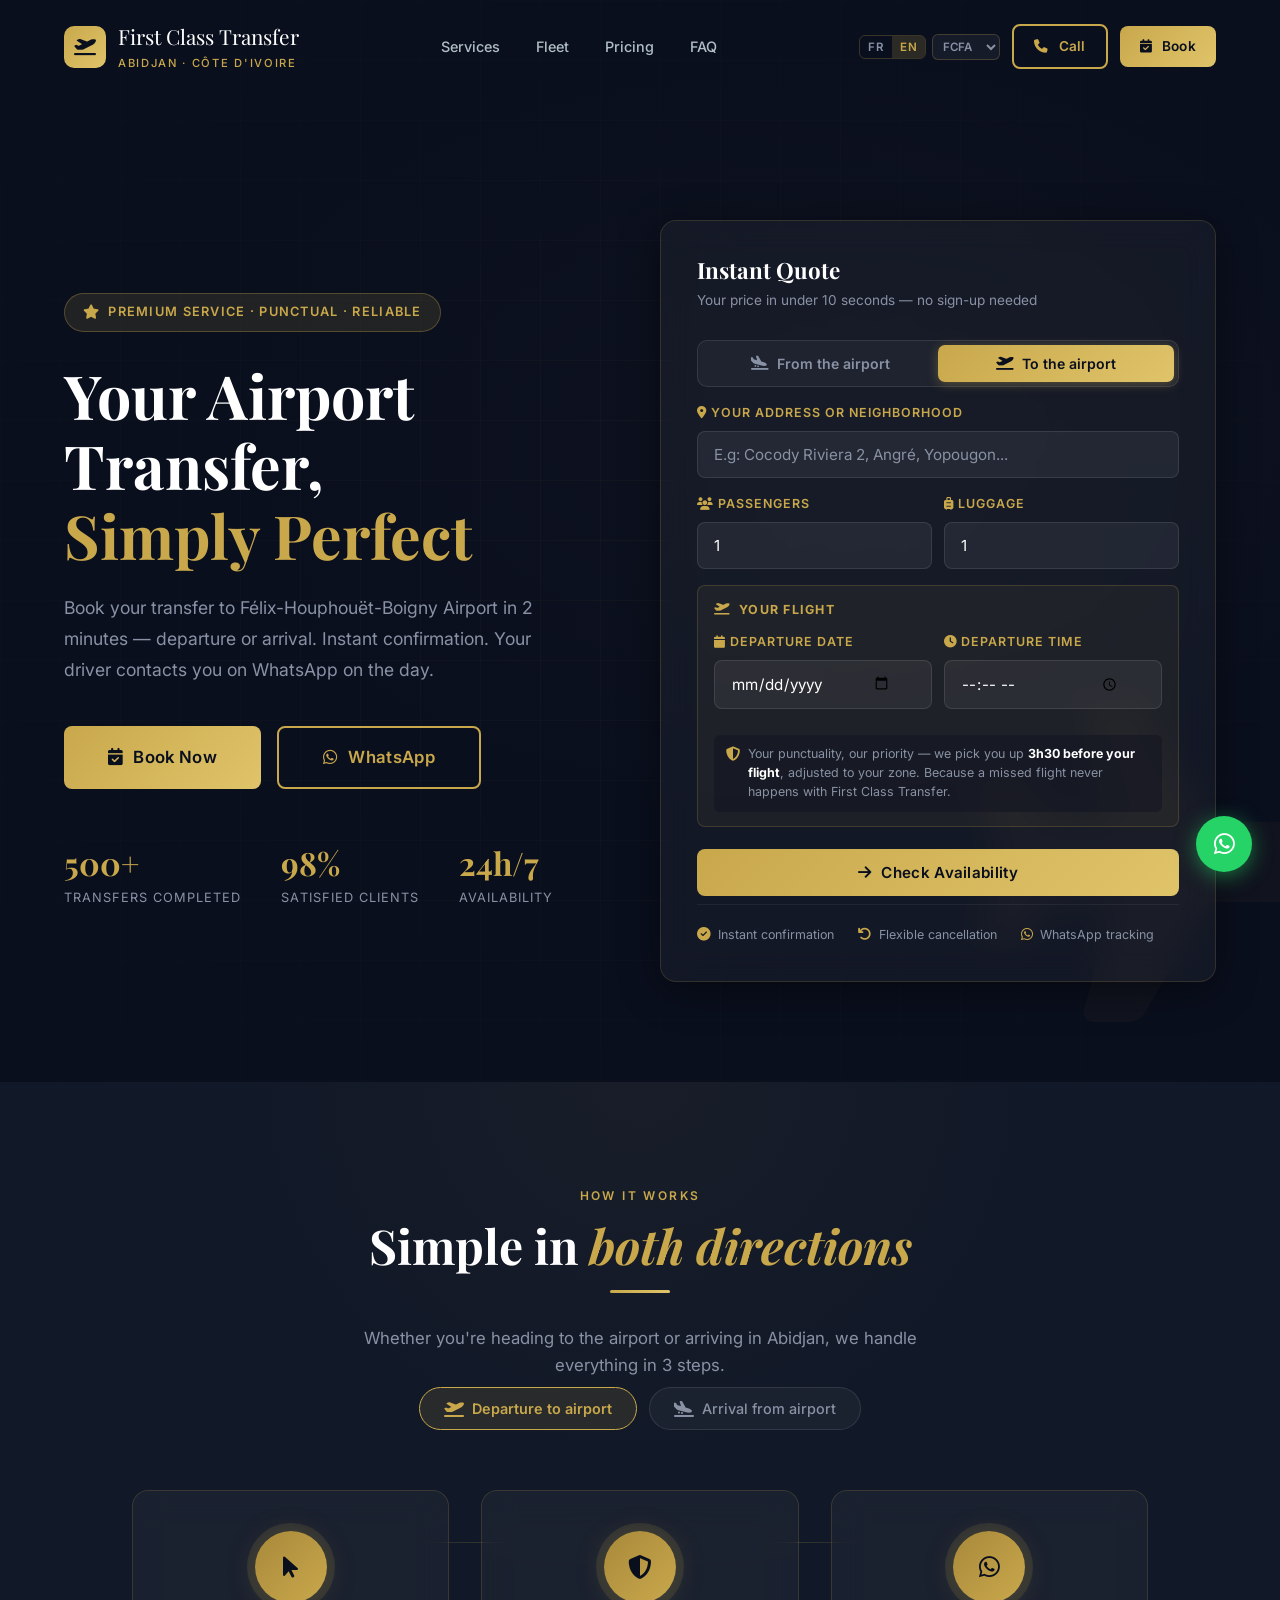
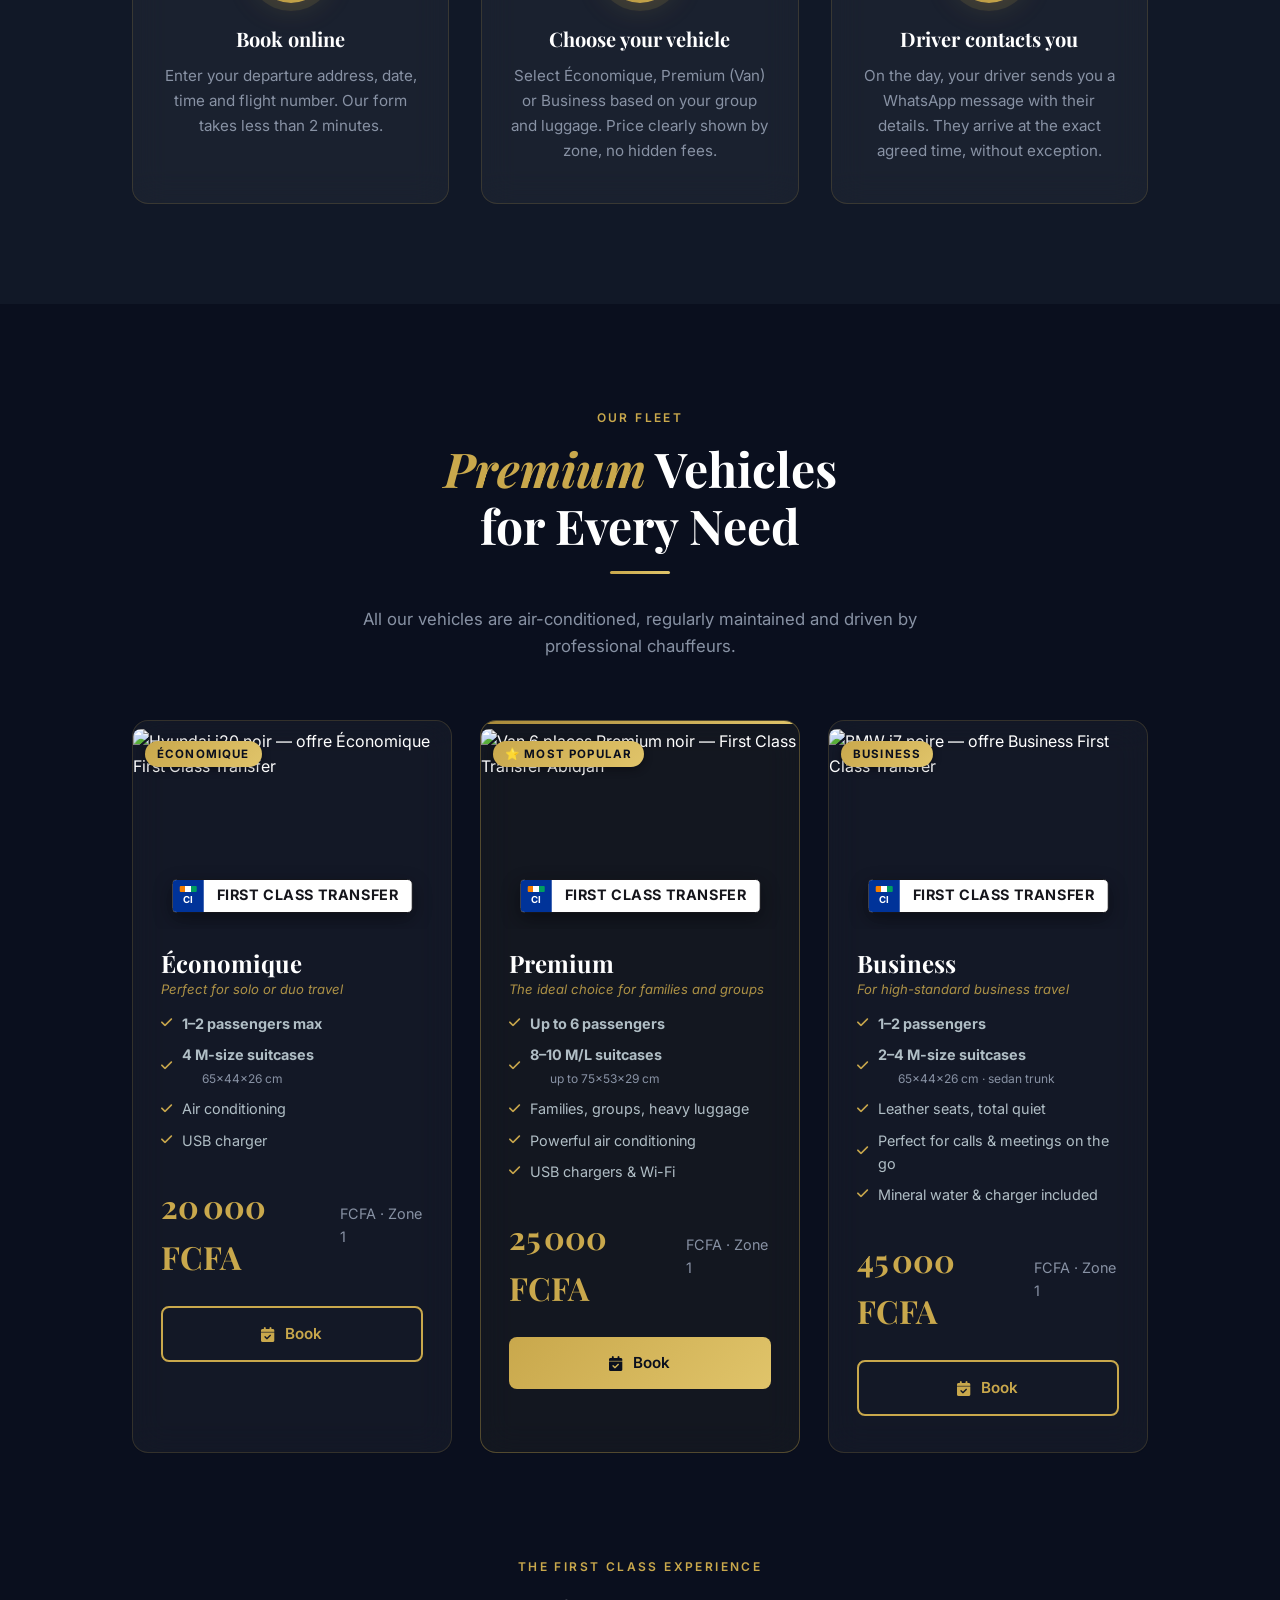
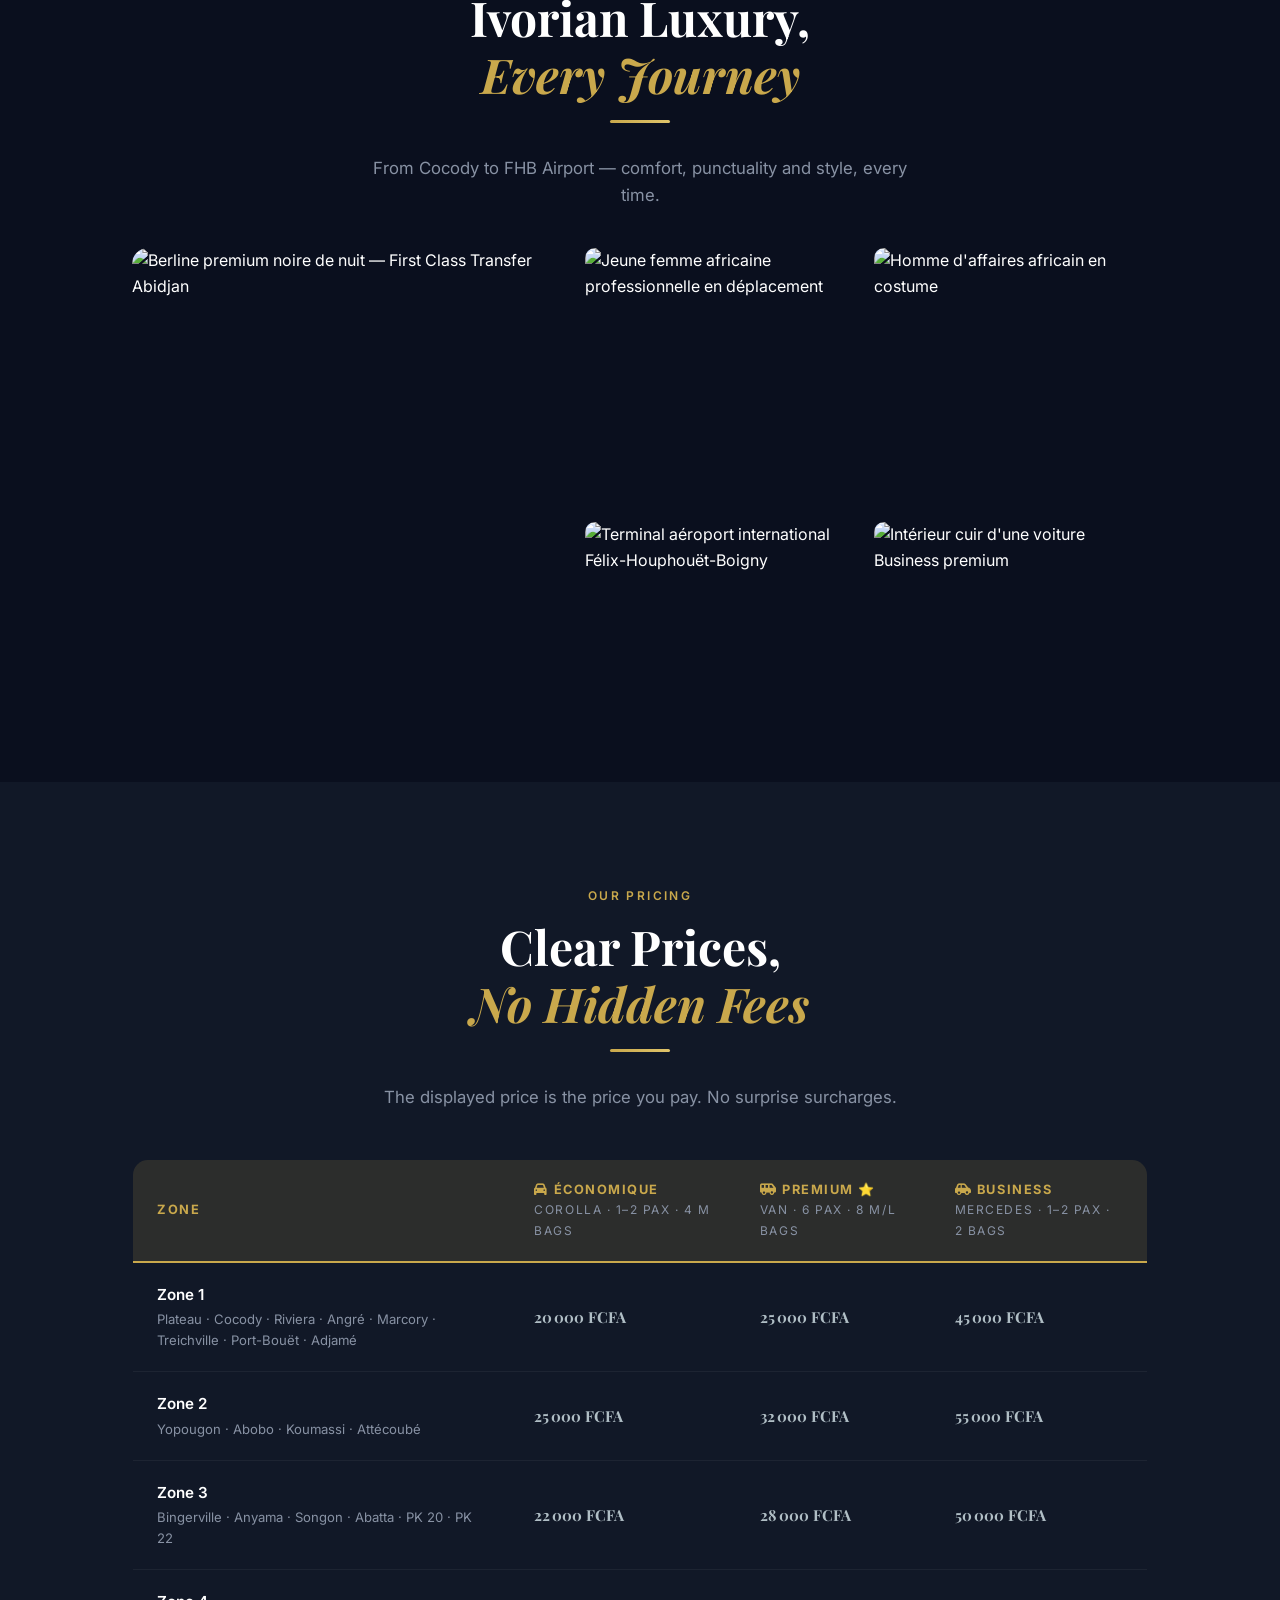
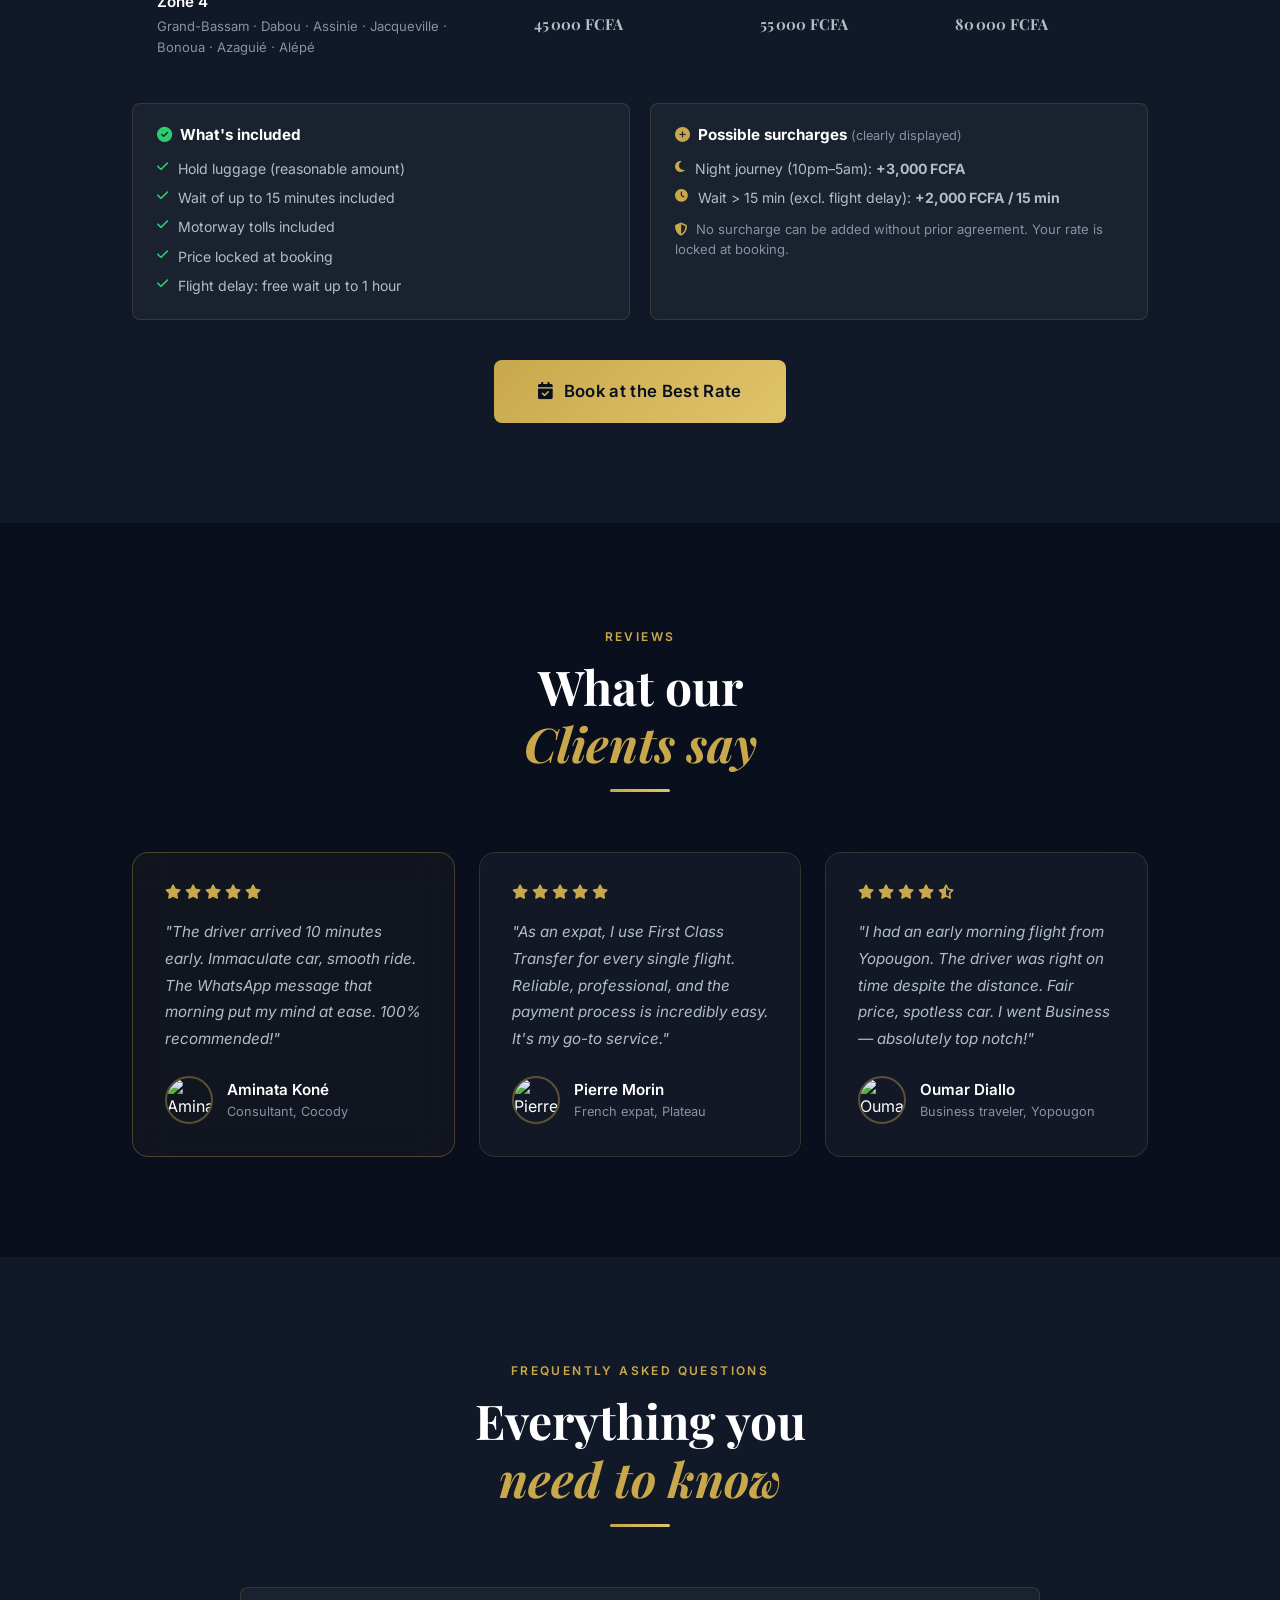
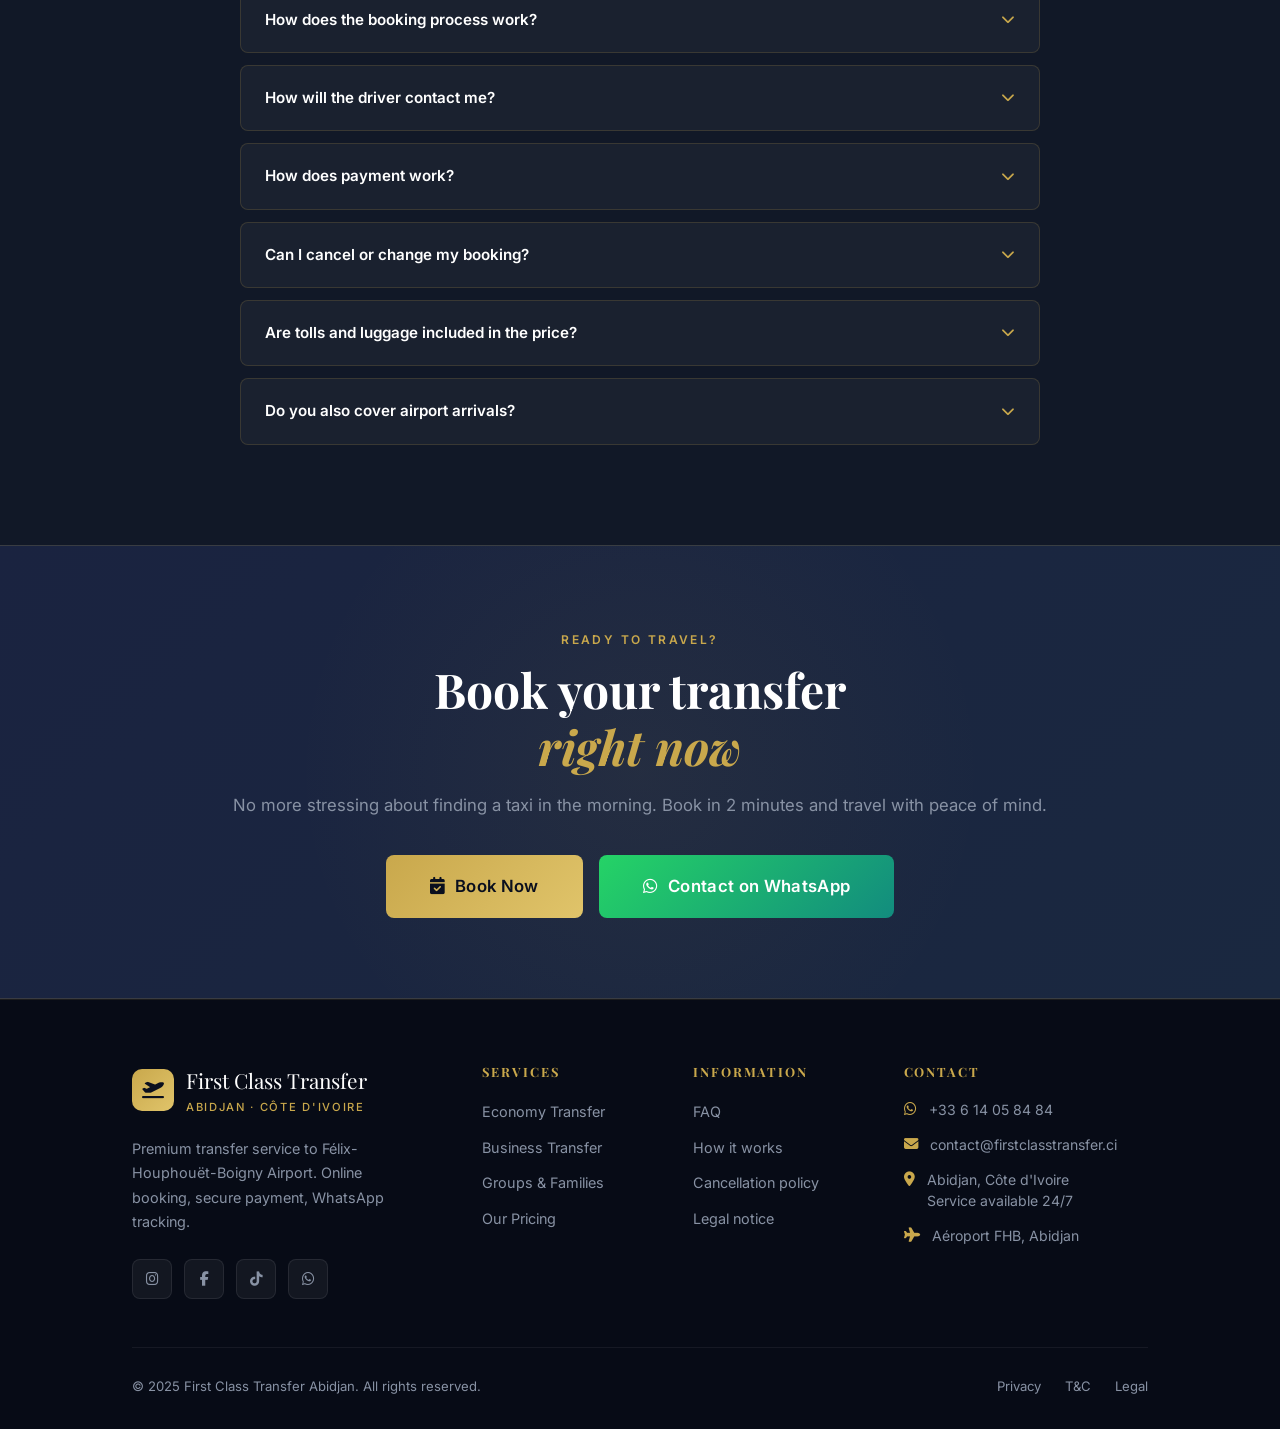
==== commit b6c3fe18: "Revert "feat: remove zones pricing table + add corporate custom-quote section" This reverts commit 5" ====
--- a/index.html
+++ b/index.html
@@ -371,6 +371,10 @@
               loading="lazy"
               class="fleet-photo"
             />
+            <div class="license-plate fleet-plate" aria-hidden="true">
+              <span class="lp-band"><span class="lp-flag"></span>CI</span>
+              <span class="lp-text">First Class Transfer</span>
+            </div>
           </div>
           <h3>Économique</h3>
           <p class="fleet-tagline" data-i18n="fleet_eco_tagline">Idéal pour un voyage solo ou en duo</p>
@@ -400,6 +404,10 @@
               class="fleet-photo"
               style="object-position: center 70%;"
             />
+            <div class="license-plate fleet-plate" aria-hidden="true">
+              <span class="lp-band"><span class="lp-flag"></span>CI</span>
+              <span class="lp-text">First Class Transfer</span>
+            </div>
           </div>
           <h3>Premium</h3>
           <p class="fleet-tagline" data-i18n="fleet_premium_tagline">Le choix idéal pour familles et groupes</p>
@@ -429,6 +437,10 @@
               loading="lazy"
               class="fleet-photo"
             />
+            <div class="license-plate fleet-plate" aria-hidden="true">
+              <span class="lp-band"><span class="lp-flag"></span>CI</span>
+              <span class="lp-text">First Class Transfer</span>
+            </div>
           </div>
           <h3>Business</h3>
           <p class="fleet-tagline" data-i18n="fleet_business_tagline">Pour les déplacements professionnels exigeants</p>
--- a/assets/css/style.css
+++ b/assets/css/style.css
@@ -3235,3 +3235,127 @@
   color: #8892a4;
   font-style: italic;
 }
+
+/* =========================================
+   LICENSE PLATE — branded "First Class Transfer"
+   (Blacklane-inspired)
+   ========================================= */
+.license-plate {
+  display: inline-flex;
+  align-items: stretch;
+  height: 34px;
+  background: #ffffff;
+  border-radius: 5px;
+  border: 1.5px solid #15151b;
+  overflow: hidden;
+  font-family: var(--font-body);
+  box-shadow: 0 6px 18px rgba(0,0,0,0.4);
+  line-height: 1;
+  user-select: none;
+}
+.lp-band {
+  display: flex;
+  flex-direction: column;
+  align-items: center;
+  justify-content: center;
+  gap: 3px;
+  background: #003399;
+  color: #ffffff;
+  font-size: 0.6rem;
+  font-weight: 700;
+  letter-spacing: 0.02em;
+  padding: 0 7px;
+}
+.lp-flag {
+  width: 17px;
+  height: 6px;
+  border-radius: 1px;
+  background: linear-gradient(to right,
+    #f77f00 0 33.34%,
+    #ffffff 33.34% 66.67%,
+    #009e60 66.67% 100%);
+}
+.lp-text {
+  display: flex;
+  align-items: center;
+  padding: 0 13px;
+  font-weight: 700;
+  letter-spacing: 0.04em;
+  color: #15151b;
+  font-size: 0.9rem;
+  text-transform: uppercase;
+  white-space: nowrap;
+}
+
+/* Plate overlaid on fleet photos */
+.fleet-plate {
+  position: absolute;
+  left: 50%;
+  bottom: 16px;
+  transform: translateX(-50%);
+  z-index: 3;
+}
+
+@media (max-width: 480px) {
+  .license-plate { height: 30px; }
+  .lp-text { font-size: 0.78rem; padding: 0 10px; }
+  .lp-flag { width: 14px; }
+}
+
+/* =========================================
+   "WHAT'S INCLUDED" PANEL — every booking
+   (Blacklane-inspired "Ce qui est inclu")
+   ========================================= */
+.included-panel {
+  background: rgba(255,255,255,0.025);
+  border: 1px solid rgba(201,168,76,0.2);
+  border-radius: var(--radius-sm);
+  padding: 20px 22px;
+  margin-bottom: 24px;
+}
+.included-panel-title {
+  display: flex;
+  align-items: center;
+  gap: 8px;
+  font-size: 0.8rem;
+  letter-spacing: 0.12em;
+  text-transform: uppercase;
+  color: var(--gold);
+  font-weight: 700;
+  margin: 0;
+}
+.included-panel-sub {
+  font-size: 0.82rem;
+  color: var(--text-muted);
+  margin: 6px 0 0;
+}
+.included-grid {
+  display: grid;
+  grid-template-columns: repeat(3, 1fr);
+  gap: 16px 14px;
+  margin-top: 18px;
+}
+.included-item {
+  display: flex;
+  gap: 10px;
+  align-items: flex-start;
+}
+.included-item i {
+  color: var(--gold);
+  font-size: 1.05rem;
+  width: 22px;
+  text-align: center;
+  margin-top: 2px;
+  flex-shrink: 0;
+}
+.included-item span {
+  font-size: 0.82rem;
+  color: var(--text-secondary);
+  line-height: 1.45;
+}
+@media (max-width: 640px) {
+  .included-grid { grid-template-columns: repeat(2, 1fr); }
+}
+@media (max-width: 380px) {
+  .included-grid { grid-template-columns: 1fr; }
+}
